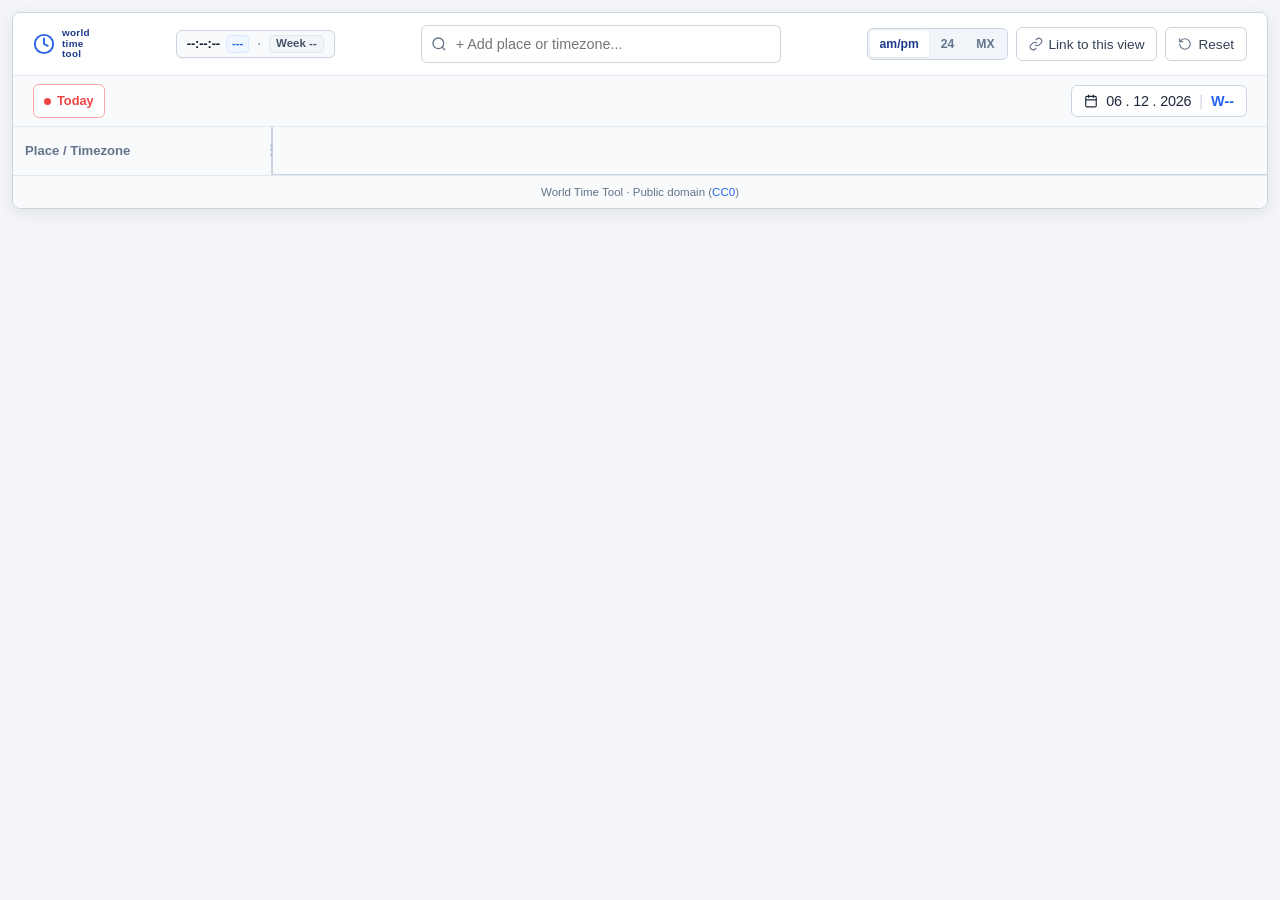
==== index.html @ 9eb11b46 "Unify typography with system sans-serif stack and replace legacy tool naming with World Time Tool" ====
<!DOCTYPE html>
<html lang="en">
<head>
  <meta charset="UTF-8">
  <meta name="viewport" content="width=device-width, initial-scale=1.0">
  <meta http-equiv="Cache-Control" content="no-cache, no-store, must-revalidate">
  <meta http-equiv="Pragma" content="no-cache">
  <meta http-equiv="Expires" content="0">
  <title>World Time Tool</title>
  <link rel="icon" type="image/svg+xml" href="favicon.svg">
  <link rel="icon" type="image/png" sizes="32x32" href="favicon-32x32.png">
  <link rel="icon" type="image/png" sizes="16x16" href="favicon-16x16.png">
  <link rel="shortcut icon" href="favicon.ico">
  <link rel="apple-touch-icon" sizes="180x180" href="apple-touch-icon.png">
  <meta name="theme-color" content="#2563eb">
  <style>
:root {
  --bg-main: #f3f5f8;
  --bg-card: #ffffff;
  --text-main: #1e293b;
  --text-muted: #64748b;
  --border-color: #cbd5e1;
  --border-light: #e2e8f0;

  /* Color Palette */
  --color-night: #2b4369;
  --color-night-text: #e2e8f0;
  --color-transition: #4e73a6;
  --color-transition-text: #ffffff;
  --color-work: #ffffff;
  --color-work-text: #0f172a;
  --color-work-border: #94a3b8;
  --color-overlap-gold: #f59e0b;
  --color-overlap-bg: #fef3c7;
  --color-highlight-col: rgba(59, 130, 246, 0.18);
  --color-pinned-border: #2563eb;

  --font-sans: -apple-system, BlinkMacSystemFont, "Segoe UI Variable Text", "Segoe UI", Roboto, "Google Sans", "Noto Sans", "Helvetica Neue", Arial, sans-serif;
  --font-mono: ui-monospace, SFMono-Regular, Menlo, Monaco, Consolas, "Liberation Mono", "Courier New", monospace;

  --cell-width: 36px;
  --sidebar-default-width: 260px;
  --sidebar-width: var(--sidebar-custom-width, var(--sidebar-default-width));
}

* {
  box-sizing: border-box;
  margin: 0;
  padding: 0;
}

body {
  font-family: var(--font-sans);
  font-variant-numeric: tabular-nums lining-nums;
  font-feature-settings: "tnum" 1, "lnum" 1;
  -webkit-font-smoothing: antialiased;
  -moz-osx-font-smoothing: grayscale;
  text-rendering: optimizeLegibility;
  background-color: var(--bg-main);
  color: var(--text-main);
  line-height: 1.4;
  padding: 12px;
}

button,
input,
select,
textarea {
  font-family: inherit;
  font-size: inherit;
  line-height: inherit;
  font-feature-settings: inherit;
  font-variant-numeric: inherit;
}

.app-container {
  max-width: 1600px;
  width: 100%;
  margin: 0 auto;
  background: var(--bg-card);
  border-radius: 8px;
  box-shadow: 0 4px 16px rgba(0, 0, 0, 0.08);
  overflow: hidden;
  border: 1px solid var(--border-color);
}

/* Header & Controls */
.top-nav {
  display: flex;
  flex-wrap: wrap;
  align-items: center;
  justify-content: space-between;
  padding: 12px 20px;
  background: #ffffff;
  border-bottom: 1px solid var(--border-light);
  gap: 12px;
}

.brand {
  display: flex;
  align-items: center;
  gap: 7px;
  user-select: none;
  flex-shrink: 0;
}

.brand-text {
  display: flex;
  flex-direction: column;
  font-size: 0.62rem;
  line-height: 1.05;
  font-weight: 700;
  color: #1e3a8a;
  letter-spacing: 0.03em;
  text-transform: lowercase;
}

.brand svg {
  color: #2563eb;
  flex-shrink: 0;
}

.brand .badge {
  font-size: 0.72rem;
  font-weight: 600;
  background: #e0e7ff;
  color: #3730a3;
  padding: 2px 7px;
  border-radius: 999px;
  text-transform: uppercase;
}

/* Top Bar Digital Display: Current Time, Timezone & Week */
.top-live-clock {
  display: inline-flex;
  align-items: center;
  gap: 8px;
  background: #f8fafc;
  border: 1px solid var(--border-color);
  border-radius: 6px;
  padding: 4px 10px;
  font-size: 0.8rem;
  color: #1e293b;
  flex-shrink: 0;
  user-select: none;
  font-variant-numeric: tabular-nums;
  box-shadow: 0 1px 2px rgba(0, 0, 0, 0.03);
}

.top-clock-time-group {
  display: inline-flex;
  align-items: center;
  gap: 6px;
}

.top-clock-time {
  font-weight: 700;
  color: #0f172a;
  letter-spacing: -0.01em;
  font-feature-settings: "tnum";
  font-variant-numeric: tabular-nums;
}

.top-clock-tz {
  font-size: 0.72rem;
  font-weight: 600;
  color: #2563eb;
  background: #eff6ff;
  border: 1px solid #dbeafe;
  padding: 1px 5px;
  border-radius: 4px;
  line-height: 1.2;
}

.top-clock-divider {
  color: #94a3b8;
  font-weight: bold;
}

.top-clock-week {
  font-size: 0.72rem;
  font-weight: 600;
  color: #475569;
  background: #f1f5f9;
  border: 1px solid #e2e8f0;
  padding: 1px 6px;
  border-radius: 4px;
  line-height: 1.2;
  white-space: nowrap;
}

.top-clock-week .week-label-short {
  display: none;
}
.top-clock-week .week-label-full {
  display: inline;
}

/* Graceful collapsing when width is not sufficient */
@media (max-width: 1100px) {
  .top-clock-week .week-label-full {
    display: none;
  }
  .top-clock-week .week-label-short {
    display: inline;
  }
}

@media (max-width: 950px) {
  .top-live-clock {
    display: none !important;
  }
}

.search-container {
  position: relative;
  flex: 1;
  max-width: 360px;
  min-width: 240px;
}

.search-input {
  width: 100%;
  padding: 8px 12px 8px 34px;
  border: 1px solid var(--border-color);
  border-radius: 6px;
  font-size: 0.9rem;
  outline: none;
  transition: border-color 0.15s ease;
}

.search-input:focus {
  border-color: #2563eb;
  box-shadow: 0 0 0 3px rgba(37, 99, 235, 0.15);
}

.search-icon {
  position: absolute;
  left: 10px;
  top: 50%;
  transform: translateY(-50%);
  color: var(--text-muted);
  pointer-events: none;
}

.search-dropdown {
  position: absolute;
  top: 100%;
  left: 0;
  margin-top: 4px;
  min-width: 440px;
  width: max(100%, 460px);
  max-width: min(540px, calc(100vw - 28px));
  background: #ffffff;
  border: 1px solid var(--border-color);
  border-radius: 8px;
  box-shadow: 0 12px 30px rgba(15, 23, 42, 0.15), 0 2px 6px rgba(15, 23, 42, 0.05);
  max-height: 360px;
  overflow-y: auto;
  z-index: 1000;
  display: none;
}

.search-dropdown.open {
  display: block;
}

.dropdown-item {
  padding: 8px 14px;
  cursor: pointer;
  border-bottom: 1px solid var(--border-light, #f1f5f9);
  display: flex;
  justify-content: space-between;
  align-items: center;
  gap: 12px;
  transition: background-color 0.12s ease;
}

.dropdown-item:last-child {
  border-bottom: none;
}

.dropdown-item:hover,
.dropdown-item.active {
  background-color: #f1f5f9;
}

.dropdown-item-main {
  flex: 1;
  min-width: 0;
  display: flex;
  flex-direction: column;
  gap: 2px;
}

.dropdown-item-header {
  display: flex;
  align-items: baseline;
  gap: 6px;
  white-space: nowrap;
  overflow: hidden;
  text-overflow: ellipsis;
}

.dropdown-item-header .tz-offset {
  font-size: 0.78rem;
  font-weight: 600;
  color: #64748b;
  flex-shrink: 0;
  font-variant-numeric: tabular-nums;
}

.dropdown-item-header .tz-name {
  font-size: 0.88rem;
  font-weight: 600;
  color: #0f172a;
  overflow: hidden;
  text-overflow: ellipsis;
  white-space: nowrap;
}

.dropdown-item:hover .tz-name,
.dropdown-item.active .tz-name {
  color: #1d4ed8;
}

.dropdown-item .tz-iana {
  font-size: 0.74rem;
  color: #64748b;
  white-space: nowrap;
  overflow: hidden;
  text-overflow: ellipsis;
}

.dropdown-item .shorthand-badge {
  font-size: 0.72rem;
  font-weight: 600;
  background: #f1f5f9;
  color: #2563eb;
  border: 1px solid #cbd5e1;
  padding: 2px 7px;
  border-radius: 4px;
  white-space: nowrap;
  letter-spacing: 0.02em;
  flex-shrink: 0;
  line-height: 1.3;
}

.dropdown-item:hover .shorthand-badge,
.dropdown-item.active .shorthand-badge {
  background: #eff6ff;
  border-color: #bfdbfe;
}

.top-actions {
  display: flex;
  align-items: center;
  gap: 8px;
}

.btn {
  display: inline-flex;
  align-items: center;
  justify-content: center;
  gap: 6px;
  padding: 0 12px;
  height: 34px;
  font-size: 0.85rem;
  font-weight: 500;
  border-radius: 6px;
  border: 1px solid var(--border-color);
  background: #ffffff;
  color: #334155;
  cursor: pointer;
  transition: all 0.15s ease;
  user-select: none;
  -webkit-user-select: none;
  touch-action: manipulation;
  white-space: nowrap;
  flex-shrink: 0;
}

.btn svg {
  color: #64748b;
  flex-shrink: 0;
  transition: color 0.15s ease;
}

.btn:hover {
  background: #f8fafc;
  border-color: #94a3b8;
  color: #0f172a;
}

.btn:hover svg {
  color: #1e293b;
}

.btn.active {
  background: #2563eb;
  color: #ffffff;
  border-color: #2563eb;
}

.btn.active svg {
  color: #ffffff;
}

.btn-sm {
  padding: 0 10px;
  height: 28px;
  font-size: 0.78rem;
  white-space: nowrap;
  flex-shrink: 0;
}

/* Three-Way Segmented Control: am/pm · 24 · MX */
.format-segmented-control {
  display: inline-flex;
  align-items: center;
  background: #f1f5f9;
  border: 1px solid var(--border-color);
  border-radius: 6px;
  padding: 2px;
  gap: 2px;
  flex-shrink: 0;
  white-space: nowrap;
}

.format-segment {
  font-size: 0.76rem;
  font-weight: 600;
  padding: 4px 10px !important;
  height: 26px !important;
  border: none !important;
  background: transparent !important;
  color: #64748b !important;
  border-radius: 4px !important;
  cursor: pointer;
  transition: all 0.15s ease;
  line-height: 1.2;
  white-space: nowrap !important;
  flex-shrink: 0 !important;
  box-shadow: none !important;
  touch-action: manipulation;
  user-select: none;
  -webkit-user-select: none;
}

.format-segment:hover {
  color: #1e293b !important;
  background: rgba(255, 255, 255, 0.6) !important;
}

.format-segment.active {
  background: #ffffff !important;
  color: #1e3a8a !important;
  font-weight: 700 !important;
  box-shadow: 0 1px 2px rgba(0, 0, 0, 0.08) !important;
}

/* Date Bar */
.date-bar {
  display: grid;
  grid-template-columns: 1fr auto 1fr;
  align-items: center;
  padding: 8px 20px;
  background: #f8fafc;
  border-bottom: 1px solid var(--border-light);
  gap: 8px;
}

.date-bar > :nth-child(1) { justify-self: start; }
.date-bar > :nth-child(2) { justify-self: center; }
.date-bar > :nth-child(3) { justify-self: end; }

.date-tabs {
  display: flex;
  align-items: center;
  gap: 4px;
}

.date-tab {
  padding: 5px 12px;
  font-size: 0.85rem;
  font-weight: 500;
  border-radius: 5px;
  border: 1px solid transparent;
  background: transparent;
  cursor: pointer;
  color: var(--text-muted);
  white-space: nowrap;
  flex-shrink: 0;
  touch-action: manipulation;
  user-select: none;
  -webkit-user-select: none;
}

.date-tab:hover {
  background: #e2e8f0;
  color: var(--text-main);
}

.date-tab.active {
  background: #ffffff;
  color: #1d4ed8;
  border-color: var(--border-color);
  font-weight: 700;
  box-shadow: 0 1px 3px rgba(0,0,0,0.05);
}

.date-tab.is-today::after {
  content: "";
  display: inline-block;
  width: 5px;
  height: 5px;
  background: #ef4444;
  border-radius: 50%;
  margin-left: 4px;
  vertical-align: middle;
}

.btn-today {
  display: inline-flex;
  align-items: center;
  gap: 6px;
  background: #ffffff;
  color: #ef4444;
  border: 1px solid #fca5a5;
  font-weight: 700;
  font-size: 0.8rem;
  padding: 4px 10px;
  border-radius: 6px;
  cursor: pointer;
  transition: all 0.15s ease;
  flex-shrink: 0;
  white-space: nowrap;
}

.btn-today:hover {
  background: #fef2f2;
  border-color: #ef4444;
  color: #b91c1c;
}

.live-pulse {
  width: 7px;
  height: 7px;
  background-color: #ef4444;
  border-radius: 50%;
  display: inline-block;
}

.date-picker-wrapper {
  display: flex;
  align-items: center;
  position: relative;
  white-space: nowrap;
  flex-shrink: 0;
}

.btn-week-cal {
  display: flex;
  align-items: center;
  justify-content: center;
  gap: 8px;
  height: 32px;
  padding: 0 12px;
  font-size: 0.9rem;
  font-weight: 500;
  border-radius: 6px;
  background: #ffffff;
  border: 1px solid var(--border-color);
  color: var(--text-main);
  cursor: pointer;
  white-space: nowrap;
  flex-shrink: 0;
  transition: all 0.15s ease;
}

.btn-week-cal:hover,
.btn-week-cal[aria-expanded="true"] {
  background: #f8fafc;
  border-color: #93c5fd;
  color: #1d4ed8;
}

.date-picker-label {
  font-size: 0.9rem;
  letter-spacing: -0.2px;
  color: var(--text-main);
  font-variant-numeric: tabular-nums;
  font-feature-settings: "tnum" 1;
}

.date-picker-sep {
  color: #cbd5e1;
  font-weight: 300;
}



.week-cal-badge {
  color: #2563eb;
  font-weight: 700;
  font-feature-settings: "tnum";
}

.week-cal-popover {
  position: fixed;
  z-index: 10000;
  background: #ffffff;
  border: 1px solid var(--border-color);
  border-radius: 10px;
  box-shadow: 0 10px 30px rgba(15, 23, 42, 0.18), 0 2px 6px rgba(15, 23, 42, 0.08);
  padding: 10px 12px;
  width: 292px;
  user-select: none;
  font-family: inherit;
}

.cal-header {
  display: flex;
  align-items: center;
  justify-content: space-between;
  margin-bottom: 6px;
}

.cal-title {
  font-size: 0.88rem;
  font-weight: 700;
  color: #0f172a;
}

.cal-nav-btn {
  display: flex;
  align-items: center;
  justify-content: center;
  width: 28px;
  height: 28px;
  border: none;
  background: transparent;
  color: #64748b;
  border-radius: 6px;
  cursor: pointer;
  font-size: 1.1rem;
  line-height: 1;
  transition: background-color 0.12s, color 0.12s;
}

.cal-nav-btn:hover {
  background: #f1f5f9;
  color: #0f172a;
}

.cal-grid-row {
  display: grid;
  grid-template-columns: 32px repeat(7, 32px);
  gap: 2px;
  align-items: center;
  margin-bottom: 2px;
}

.cal-head-row span {
  font-size: 0.68rem;
  font-weight: 700;
  color: #94a3b8;
  text-align: center;
  padding: 3px 0;
  text-transform: uppercase;
}

.cal-head-row span.cal-head-wk {
  color: #2563eb;
}

.cal-head-row span.is-weekend {
  color: #ef4444;
}

.cal-wk-btn {
  display: flex;
  align-items: center;
  justify-content: center;
  height: 28px;
  border: none;
  background: #f1f5f9;
  color: #64748b;
  border-radius: 4px;
  font-size: 0.72rem;
  font-weight: 700;
  cursor: pointer;
  transition: all 0.12s ease;
  font-feature-settings: "tnum";
}

.cal-wk-btn:hover {
  background: #2563eb;
  color: #ffffff;
}

.cal-day-btn {
  display: flex;
  align-items: center;
  justify-content: center;
  height: 28px;
  border: none;
  background: transparent;
  color: #1e293b;
  border-radius: 4px;
  font-size: 0.78rem;
  font-weight: 500;
  cursor: pointer;
  position: relative;
  transition: background-color 0.12s, color 0.12s;
  font-feature-settings: "tnum";
}

.cal-day-btn:hover {
  background: #e2e8f0;
}

.cal-grid-row:hover .cal-day-btn:not(.is-selected) {
  background: #eff6ff;
}

.cal-grid-row.is-current-week .cal-wk-btn {
  background: #dbeafe;
  color: #1d4ed8;
}

.cal-day-btn.is-weekend {
  color: #dc2626;
}

.cal-day-btn.out-of-month {
  color: #cbd5e1;
}

.cal-day-btn.out-of-month.is-weekend {
  color: #fca5a5;
}

.cal-day-btn.is-selected {
  background: #2563eb !important;
  color: #ffffff !important;
  font-weight: 700;
}

.cal-day-btn.is-today::after {
  content: '';
  position: absolute;
  bottom: 2px;
  left: 50%;
  transform: translateX(-50%);
  width: 4px;
  height: 4px;
  border-radius: 50%;
  background: #ef4444;
}

.cal-day-btn.is-selected.is-today::after {
  background: #ffffff;
}

.cal-footer {
  margin-top: 6px;
  padding-top: 6px;
  border-top: 1px solid var(--border-light);
  display: flex;
  align-items: center;
  justify-content: space-between;
  font-size: 0.68rem;
  color: #94a3b8;
}

.cal-today-link {
  color: #2563eb;
  font-weight: 600;
  background: none;
  border: none;
  cursor: pointer;
  padding: 2px 4px;
  border-radius: 3px;
}
.cal-today-link:hover {
  text-decoration: underline;
}

/* Overlap & Pinned Indicator Banner */
.overlap-indicator {
  display: flex;
  align-items: center;
  padding: 6px 20px;
  font-size: 0.8rem;
  background: var(--color-overlap-bg);
  border-bottom: 1px solid #fcd34d;
  color: #92400e;
  gap: 8px;
}

.overlap-indicator strong {
  font-weight: 600;
}

/* Imminent DST Clock Change Alert Banner */
.imminent-dst-banner {
  display: flex;
  align-items: flex-start;
  padding: 8px 16px;
  font-size: 0.80rem;
  background: #fffbeb;
  border-bottom: 1px solid #fcd34d;
  border-left: 4px solid #f59e0b;
  color: #92400e;
  gap: 10px;
  box-sizing: border-box;
  width: 100%;
  flex-shrink: 0;
}

.imminent-dst-banner .imminent-dst-icon {
  font-size: 1rem;
  flex-shrink: 0;
  line-height: 1.2;
  margin-top: 1px;
}

.imminent-dst-banner .imminent-dst-content {
  display: flex;
  align-items: center;
  flex-wrap: wrap;
  gap: 8px;
  line-height: 1.4;
}

.imminent-dst-banner .imminent-dst-icon {
  font-size: 1rem;
  flex-shrink: 0;
}

.imminent-dst-banner .imminent-dst-title {
  font-weight: 700;
  color: #b45309;
}

.imminent-dst-banner .imminent-dst-list {
  display: inline-flex;
  align-items: center;
  flex-wrap: wrap;
  gap: 6px;
}

.imminent-dst-banner .imminent-dst-sep {
  color: #d97706;
  opacity: 0.6;
}

/* Timeline Layout */
.timeline-scroll-container {
  position: relative;
  overflow-x: auto;
  overflow-y: hidden;
  user-select: none;
  -webkit-user-select: none;
  -webkit-touch-callout: none;
  overscroll-behavior-x: contain;
  -webkit-overflow-scrolling: touch;
}

.timeline-content {
  position: relative;
  width: 100%;
  display: flex;
  flex-direction: column;
}

.timeline-header-row {
  display: flex;
  width: 100%;
  height: 48px;
  background: #f8fafc;
  border-bottom: 1px solid var(--border-color);
  position: sticky;
  top: 0;
  z-index: 25;
}

.timeline-header-left {
  width: var(--sidebar-width);
  min-width: var(--sidebar-width);
  flex-shrink: 0;
  height: 48px;
  display: flex;
  align-items: center;
  justify-content: space-between;
  padding: 0 12px;
  font-size: 0.82rem;
  font-weight: 600;
  color: var(--text-muted);
  border-right: 2px solid var(--border-color);
  background: #f8fafc;
  position: sticky;
  left: 0;
  z-index: 50;
  box-sizing: border-box;
}

.sidebar-resizer {
  position: absolute;
  top: 0;
  right: -5px;
  width: 10px;
  bottom: 0;
  cursor: col-resize;
  z-index: 45;
  touch-action: none;
  user-select: none;
}

.sidebar-resizer::before {
  content: "⋮";
  position: absolute;
  top: 50%;
  left: 50%;
  transform: translate(-50%, -50%);
  font-size: 0.85rem;
  color: #94a3b8;
  opacity: 0.5;
  pointer-events: none;
  transition: opacity 0.15s, color 0.15s;
}

.sidebar-resizer:hover::before,
.sidebar-resizer.is-dragging::before {
  color: #2563eb;
  opacity: 1;
}

.sidebar-resizer::after {
  content: "";
  position: absolute;
  top: 8px;
  bottom: 8px;
  left: 4px;
  width: 2px;
  background-color: transparent;
  border-radius: 1px;
  transition: background-color 0.15s ease;
}

.sidebar-resizer:hover::after,
.sidebar-resizer.is-dragging::after {
  background-color: #3b82f6;
}

body.resizing-sidebar {
  cursor: col-resize !important;
  user-select: none !important;
  -webkit-user-select: none !important;
}

.timeline-header-hours {
  display: flex;
  flex: 1 1 auto;
  height: 48px;
  min-width: 0;
  touch-action: none;
  position: relative;
  z-index: 20;
}

.hour-header-cell {
  flex: 1 1 0%;
  min-width: 0;
  display: flex;
  flex-direction: column;
  align-items: center;
  justify-content: center;
  font-size: 0.74rem;
  font-weight: 600;
  color: var(--text-muted);
  border-right: 1px solid var(--border-light);
  cursor: pointer;
  position: relative;
  box-sizing: border-box;
  user-select: none;
  -webkit-user-select: none;
  -webkit-touch-callout: none;
  touch-action: none;
}

.hour-header-cell.active-col {
  background: #e2e8f0;
  color: #0f172a;
}

.hour-header-cell.pinned-col {
  background-color: transparent;
  color: #0f172a;
  font-weight: 700;
}

@media (hover: hover) and (pointer: fine) {
  .hour-header-cell:hover {
    background: #e2e8f0;
    color: #0f172a;
  }
  .zone-row:hover {
    background-color: rgba(241, 245, 249, 0.4);
  }
}

.hour-header-cell.overlap-col {
  background: #fef3c7;
  color: #b45309;
}

.hour-header-cell.overlap-col::after {
  content: "★";
  position: absolute;
  top: 1px;
  font-size: 0.65rem;
  color: #d97706;
}

.hour-header-cell.is-current-hour {
  color: #ef4444 !important;
  font-weight: 700;
}

/* Timeline Rows */
.zone-row {
  display: flex;
  width: 100%;
  height: 56px;
  border-bottom: 1px solid var(--border-light);
  background: #ffffff;
  position: relative;
  transition: background-color 0.15s ease;
}

.zone-row.is-dragging {
  opacity: 0.45;
  background: #eff6ff !important;
  box-shadow: 0 6px 16px rgba(0, 0, 0, 0.15);
  z-index: 100;
  pointer-events: none;
}

body.is-row-dragging {
  cursor: grabbing !important;
  user-select: none !important;
  -webkit-user-select: none !important;
}

/* Row Drop Indicator Line */
.zone-drop-line {
  position: absolute;
  left: 0;
  right: 0;
  height: 3px;
  background: #2563eb;
  z-index: 200;
  pointer-events: none;
  box-shadow: 0 0 6px rgba(37, 99, 235, 0.7);
  border-radius: 2px;
}

.zone-drop-line::before {
  content: '';
  position: absolute;
  left: -1px;
  top: -4px;
  width: 11px;
  height: 11px;
  background: #2563eb;
  border-radius: 50%;
  box-shadow: 0 0 4px rgba(37, 99, 235, 0.8);
}

.zone-drop-line::after {
  content: '';
  position: absolute;
  right: -1px;
  top: -4px;
  width: 11px;
  height: 11px;
  background: #2563eb;
  border-radius: 50%;
  box-shadow: 0 0 4px rgba(37, 99, 235, 0.8);
}

/* Zone Sidebar Card */
.zone-sidebar {
  width: var(--sidebar-width);
  min-width: var(--sidebar-width);
  flex-shrink: 0;
  height: 56px;
  padding: 4px 6px;
  display: flex;
  align-items: center;
  justify-content: space-between;
  border-right: 2px solid var(--border-color);
  background: #ffffff;
  position: sticky;
  left: 0;
  z-index: 48;
  user-select: text;
  -webkit-user-select: text;
  box-sizing: border-box;
  container-type: inline-size;
}

@container (max-width: 230px) {
  .zone-country {
    display: none !important;
  }
}

@container (max-width: 195px) {
  .zone-dst-badge {
    display: none !important;
  }
  .zone-dst-warn-badge .dst-warn-text {
    display: none !important;
  }
}

.zone-meta-left {
  display: flex;
  align-items: center;
  gap: 4px;
  min-width: 0;
  flex: 1;
  user-select: text;
  -webkit-user-select: text;
}

.zone-reorder {
  display: flex;
  align-items: center;
  gap: 2px;
  flex-shrink: 0;
  user-select: none;
  -webkit-user-select: none;
}

.zone-drag-handle {
  display: flex;
  align-items: center;
  justify-content: center;
  width: 12px;
  height: 24px;
  color: #94a3b8;
  cursor: grab;
  user-select: none;
  -webkit-user-select: none;
  touch-action: none;
  border-radius: 3px;
  transition: color 0.15s, background-color 0.15s;
}

.zone-drag-handle:hover,
.zone-drag-handle:focus-visible {
  color: #2563eb;
  background-color: #f1f5f9;
  outline: none;
}

.zone-drag-handle:active,
.zone-row.is-dragging .zone-drag-handle {
  cursor: grabbing;
  color: #1d4ed8;
  background-color: #e2e8f0;
}

.zone-reorder-buttons {
  display: flex;
  flex-direction: column;
  gap: 1px;
}

.btn-icon-tiny {
  background: none;
  border: none;
  cursor: pointer;
  color: #94a3b8;
  font-size: 0.65rem;
  line-height: 1;
  padding: 1px;
  user-select: none;
  -webkit-user-select: none;
}

.btn-icon-tiny:hover {
  color: #1e293b;
}

.zone-home-btn {
  background: none;
  border: none;
  cursor: pointer;
  font-size: 0.92rem;
  color: #cbd5e1;
  transition: color 0.15s;
  flex-shrink: 0;
  user-select: none;
  -webkit-user-select: none;
}

.zone-home-btn.is-home {
  color: #eab308;
}

.zone-home-btn:hover {
  color: #facc15;
}

.zone-offset-badge {
  font-size: 0.70rem;
  font-weight: 700;
  padding: 2px 4px;
  border-radius: 4px;
  background: #f1f5f9;
  color: #475569;
  min-width: 24px;
  text-align: center;
  flex-shrink: 0;
  user-select: text;
  -webkit-user-select: text;
  cursor: text;
}

.zone-offset-badge.is-home {
  background: #dbeafe;
  color: #1e40af;
}

.zone-info {
  display: flex;
  flex-direction: column;
  overflow: hidden;
  flex: 1;
  min-width: 0;
  user-select: text;
  -webkit-user-select: text;
}

.zone-name-row {
  display: flex;
  align-items: center;
  gap: 5px;
  min-width: 0;
  user-select: text;
  -webkit-user-select: text;
}

.zone-city {
  font-size: 0.88rem;
  font-weight: 700;
  color: var(--text-main);
  white-space: nowrap;
  overflow: hidden;
  text-overflow: ellipsis;
  min-width: 0;
  flex: 1 1 auto;
  user-select: text;
  -webkit-user-select: text;
  cursor: text;
}

.zone-sub-row {
  display: flex;
  align-items: center;
  gap: 4px;
  min-width: 0;
  overflow: hidden;
  margin-top: 2px;
  user-select: text;
  -webkit-user-select: text;
}

.zone-dst-badge {
  font-size: 0.65rem;
  font-weight: 600;
  padding: 1px 3px;
  border-radius: 3px;
  background: #f3f4f6;
  color: #6b7280;
  flex-shrink: 0;
  user-select: text;
  -webkit-user-select: text;
  cursor: text;
}

.zone-dst-warn-badge {
  display: inline-flex;
  align-items: center;
  gap: 2px;
  font-size: 0.58rem;
  font-weight: 700;
  padding: 1px 3px;
  border-radius: 4px;
  background: #fffbeb;
  color: #b45309;
  border: 1px solid #fcd34d;
  cursor: help;
  white-space: nowrap;
  min-width: 0;
  flex-shrink: 1;
  overflow: hidden;
  text-overflow: ellipsis;
  letter-spacing: 0.02em;
}

.zone-dst-warn-badge.today {
  background: #fee2e2;
  color: #b91c1c;
  border-color: #fca5a5;
}

.zone-dst-warn-badge .dst-warn-icon {
  flex-shrink: 0;
}

.zone-dst-warn-badge .dst-warn-text {
  min-width: 0;
  overflow: hidden;
  text-overflow: ellipsis;
}

.zone-country {
  font-size: 0.68rem;
  color: var(--text-muted);
  white-space: nowrap;
  overflow: hidden;
  text-overflow: ellipsis;
  min-width: 0;
  flex: 1 1 0%;
  user-select: text;
  -webkit-user-select: text;
  cursor: text;
}

.zone-live-time {
  display: flex;
  flex-direction: column;
  align-items: flex-end;
  min-width: 52px;
  flex-shrink: 0;
  margin-left: 2px;
  user-select: text;
  -webkit-user-select: text;
  cursor: text;
}

.zone-time-digits {
  font-size: 0.86rem;
  font-weight: 700;
  font-feature-settings: "tnum";
  font-variant-numeric: tabular-nums;
  color: #0f172a;
  user-select: text;
  -webkit-user-select: text;
  cursor: text;
}

.zone-time-day {
  font-size: 0.64rem;
  color: var(--text-muted);
  user-select: text;
  -webkit-user-select: text;
  cursor: text;
}

.zone-remove-btn {
  background: none;
  border: none;
  font-size: 1rem;
  color: #cbd5e1;
  cursor: pointer;
  padding: 2px 3px;
  line-height: 1;
  transition: color 0.15s;
  flex-shrink: 0;
  user-select: none;
  -webkit-user-select: none;
}

.zone-remove-btn:hover {
  color: #ef4444;
}

/* Timeline Cells (The 24+ hour strip) */
.zone-cells-strip {
  display: flex;
  flex: 1 1 auto;
  height: 56px;
  min-width: 0;
  position: relative;
  z-index: 10;
}

.time-cell {
  flex: 1 1 0%;
  min-width: 0;
  height: 100%;
  display: flex;
  flex-direction: column;
  align-items: center;
  justify-content: center;
  border-right: 1px solid rgba(255, 255, 255, 0.25);
  cursor: pointer;
  position: relative;
  user-select: none;
  -webkit-user-select: none;
  -webkit-touch-callout: none;
  touch-action: pan-y;
  transition: filter 0.1s ease;
  box-sizing: border-box;
}

.time-cell .cell-hour {
  font-size: 0.82rem;
  font-weight: 700;
  line-height: 1.05;
  font-feature-settings: "tnum";
}

.time-cell .cell-period {
  font-size: 0.62rem;
  font-weight: 500;
  opacity: 0.85;
}

.time-cell .cell-fraction {
  font-size: 0.62rem;
  font-weight: 600;
  opacity: 0.9;
}

/* Cell Shading & Gradient Integration */
.time-cell.cell-work {
  box-shadow: inset 0 0 0 1px rgba(226, 232, 240, 0.5);
}

.time-cell.cell-weekend::after {
  content: "";
  position: absolute;
  top: 0;
  left: 0;
  right: 0;
  bottom: 0;
  background-image: repeating-linear-gradient(
    -45deg,
    transparent,
    transparent 4px,
    rgba(100, 116, 139, 0.10) 4px,
    rgba(100, 116, 139, 0.10) 6px
  );
  pointer-events: none;
  z-index: 1;
}

/* Public Holiday styling on time cells */
.time-cell.cell-holiday::before {
  content: "";
  position: absolute;
  top: 0;
  left: 0;
  right: 0;
  height: 3.5px;
  background: #3b82f6;
  z-index: 15;
}

.cell-holiday-dot {
  position: absolute;
  top: 4px;
  right: 3px;
  width: 5px;
  height: 5px;
  border-radius: 50%;
  background: #3b82f6;
  box-shadow: 0 0 2px rgba(59, 130, 246, 0.9);
  pointer-events: none;
  z-index: 16;
}

.time-cell .cell-hour,
.time-cell .cell-period {
  position: relative;
  z-index: 2;
}

/* Date Change Banner Pill in Cell */
.time-cell.date-break-cell {
  border-left: none !important;
  box-shadow: inset 2px 0 0 #2563eb;
}

.time-cell.date-break-cell::before {
  content: attr(data-date-label);
  position: absolute;
  top: 2px;
  left: 2px;
  font-size: 0.52rem;
  font-weight: 700;
  text-transform: uppercase;
  background: #2563eb;
  color: #ffffff;
  padding: 1px 3px;
  border-radius: 3px;
  pointer-events: none;
  white-space: nowrap;
  letter-spacing: 0.2px;
  z-index: 5;
  box-shadow: 0 1px 2px rgba(0, 0, 0, 0.12);
}

/* Crosshair / Pinned Column Overlay */
.ruler-cursor-column {
  position: absolute;
  top: 48px;
  bottom: 0;
  height: auto;
  width: var(--cell-width);
  background-color: var(--color-highlight-col);
  pointer-events: none;
  border-left: 1px dashed #3b82f6;
  border-right: 1px dashed #3b82f6;
  z-index: 27;
  display: none;
}

.ruler-cursor-column.visible {
  display: block;
}

.ruler-pinned-column {
  position: absolute;
  top: 0;
  bottom: 0;
  height: auto;
  width: var(--cell-width);
  border: 2px solid #2563eb;
  border-radius: 4px;
  background-color: rgba(37, 99, 235, 0.12);
  box-shadow: 0 0 0 1px rgba(255, 255, 255, 0.7), 0 2px 10px rgba(37, 99, 235, 0.28);
  pointer-events: auto;
  z-index: 36;
  display: none;
  box-sizing: border-box;
  touch-action: none;
}

.ruler-pinned-column.visible {
  display: block;
}

/* Floating Duration Badge at top of Pinned Ruler */
.ruler-top-badge {
  position: absolute;
  top: 4px;
  left: 50%;
  transform: translateX(-50%);
  background: #1e40af;
  color: #ffffff;
  font-size: 0.65rem;
  font-weight: 700;
  padding: 1px 7px;
  border-radius: 9px;
  box-shadow: 0 2px 6px rgba(0, 0, 0, 0.25);
  white-space: nowrap;
  pointer-events: none;
  z-index: 40;
  letter-spacing: 0.02em;
}

/* Handles on Left and Right edges */
.ruler-handle {
  position: absolute;
  top: 0;
  bottom: 0;
  width: 14px;
  cursor: ew-resize;
  z-index: 38;
  display: flex;
  align-items: center;
  justify-content: center;
  touch-action: none;
  user-select: none;
  -webkit-user-select: none;
  outline: none;
}

/* Generous 34px hit target for fingers on Surface touchscreen */
.ruler-handle::after {
  content: "";
  position: absolute;
  top: 0;
  bottom: 0;
  left: -10px;
  right: -10px;
}

.ruler-handle-start {
  left: -7px;
}

.ruler-handle-end {
  right: -7px;
}

.ruler-handle-grip {
  width: 5px;
  height: 38px;
  background: #ffffff;
  border: 1.5px solid #2563eb;
  border-radius: 3px;
  box-shadow: 0 1px 4px rgba(0, 0, 0, 0.28);
  transition: transform 0.12s ease, background-color 0.12s ease;
}

.ruler-handle:hover .ruler-handle-grip,
.ruler-handle:active .ruler-handle-grip,
.ruler-handle.is-dragging .ruler-handle-grip,
.ruler-handle:focus-visible .ruler-handle-grip {
  background: #2563eb;
  border-color: #ffffff;
  transform: scaleY(1.2);
}

/* Center Body for Dragging / Moving the Meeting */
.ruler-body-drag {
  position: absolute;
  top: 0;
  bottom: 0;
  left: 7px;
  right: 7px;
  cursor: grab;
  touch-action: none;
  z-index: 37;
}

.ruler-body-drag:active,
.ruler-body-drag.is-dragging {
  cursor: grabbing;
}

/* Real-Time "Now" Indicator Needle */
.ruler-now-line {
  position: absolute;
  top: 0;
  bottom: 0;
  width: 2px;
  background-color: #ef4444;
  box-shadow: 0 0 6px rgba(239, 68, 68, 0.45);
  pointer-events: none;
  z-index: 38;
  display: none;
}

.ruler-now-line.visible {
  display: block;
}

.ruler-now-line .now-pill {
  position: absolute;
  top: 1px;
  left: 50%;
  transform: translateX(-50%);
  background: #ef4444;
  color: #ffffff;
  font-size: 0.50rem;
  font-weight: 800;
  padding: 1px 4px;
  border-radius: 3px;
  display: flex;
  align-items: center;
  gap: 3px;
  white-space: nowrap;
  box-shadow: 0 1px 3px rgba(0, 0, 0, 0.2);
  letter-spacing: 0.4px;
  z-index: 39;
}

.ruler-now-line .now-pulse-dot {
  width: 5px;
  height: 5px;
  background: #ffffff;
  border-radius: 50%;
}

.ruler-now-line::after {
  content: "";
  position: absolute;
  bottom: 0px;
  left: 50%;
  transform: translateX(-50%);
  width: 6px;
  height: 6px;
  background: #ef4444;
  border-radius: 50%;
  box-shadow: 0 0 4px rgba(239, 68, 68, 0.6);
}

.hour-header-cell:last-child,
.time-cell:last-child {
  border-right: none !important;
}

/* Floating Pinned Summary Bar */
.pinned-summary-bar {
  padding: 10px 16px;
  background: #f8fafc;
  border-top: 1px solid var(--border-color);
  display: none;
  flex-direction: column;
  font-size: 0.82rem;
  gap: 8px;
}

.pinned-summary-bar.visible {
  display: flex;
}

.pinned-summary-main {
  display: flex;
  align-items: center;
  justify-content: space-between;
  gap: 12px;
  width: 100%;
}

.pinned-summary-content {
  display: flex;
  align-items: center;
  gap: 10px;
  flex-wrap: wrap;
  flex: 1;
  min-width: 0;
}

.pinned-summary-header {
  display: flex;
  align-items: center;
  gap: 6px;
  flex-shrink: 0;
  white-space: nowrap;
}

/* Pinned Meeting Controls Row */
.pinned-controls-row {
  display: flex;
  align-items: center;
  gap: 10px;
  flex-wrap: wrap;
  padding-bottom: 8px;
  border-bottom: 1px solid var(--border-light);
}

.pinned-ctrl-group {
  display: inline-flex;
  align-items: center;
  gap: 6px;
}

.pinned-ctrl-label {
  font-size: 0.70rem;
  font-weight: 700;
  color: #64748b;
  text-transform: uppercase;
  letter-spacing: 0.03em;
}

.pin-segmented-group,
.pin-stepper-group,
.pin-presets-group {
  display: inline-flex;
  align-items: center;
  background: #ffffff;
  border: 1px solid var(--border-color);
  border-radius: 4px;
  overflow: hidden;
}

.pin-seg-btn,
.pin-preset-btn,
.pin-step-btn {
  background: transparent;
  border: none;
  font-size: 0.74rem;
  font-weight: 600;
  color: #334155;
  padding: 3px 7px;
  cursor: pointer;
  transition: all 0.15s ease;
  line-height: 1.2;
}

.pin-seg-btn:not(:last-child),
.pin-preset-btn:not(:last-child),
.pin-step-btn:not(:last-child) {
  border-right: 1px solid var(--border-light);
}

.pin-seg-btn:hover,
.pin-preset-btn:hover,
.pin-step-btn:hover {
  background: #f1f5f9;
  color: #0f172a;
}

.pin-seg-btn.active,
.pin-preset-btn.active {
  background: #2563eb;
  color: #ffffff;
}

.pin-len-display {
  font-size: 0.76rem;
  font-weight: 700;
  color: #0f172a;
  padding: 3px 8px;
  min-width: 36px;
  text-align: center;
  background: #f8fafc;
  border-right: 1px solid var(--border-light);
}

.pinned-actions-group {
  display: inline-flex;
  align-items: center;
  gap: 8px;
  margin-left: auto;
}

/* DST Drift Alerts Container */
.pinned-drift-container {
  display: flex;
  flex-wrap: wrap;
  gap: 6px;
  margin: 4px 0 6px 0;
}

.drift-alert-pill {
  display: flex;
  align-items: flex-start;
  gap: 7px;
  font-size: 0.76rem;
  font-weight: 500;
  color: #854d0e;
  background: #fefce8;
  border: 1px solid #fef08a;
  border-left: 3px solid #eab308;
  padding: 5px 9px;
  border-radius: 4px;
  line-height: 1.35;
  flex: 1 1 320px;
  max-width: 620px;
  box-sizing: border-box;
}

.drift-alert-pill.alert-critical {
  color: #991b1b;
  background: #fef2f2;
  border-color: #fecaca;
  border-left: 3px solid #ef4444;
}

.drift-alert-icon {
  font-size: 0.9rem;
  flex-shrink: 0;
  line-height: 1;
  margin-top: 1px;
}

.drift-alert-body {
  flex: 1;
}

.drift-alert-title {
  font-weight: 700;
  margin-bottom: 1px;
}

.drift-alert-desc {
  font-size: 0.72rem;
  color: #713f12;
}

.drift-alert-pill.alert-critical .drift-alert-desc {
  color: #7f1d1d;
}

/* Zone DST Shift Badge on Sidebar */
.zone-dst-shift-badge {
  display: inline-flex;
  align-items: center;
  gap: 2px;
  font-size: 0.64rem;
  font-weight: 700;
  background: #fef3c7;
  color: #b45309;
  border: 1px solid #fcd34d;
  padding: 0 4px;
  border-radius: 3px;
  line-height: 1.2;
}

/* Zone Public Holiday Icon on Sidebar */
.zone-holiday-badge,
.zone-holiday-icon {
  display: inline-flex;
  align-items: center;
  justify-content: center;
  font-size: 0.82rem;
  line-height: 1;
  flex-shrink: 0;
  cursor: help;
  user-select: none;
  -webkit-user-select: none;
}

/* Pinned Meeting Public Holiday Alerts */
.pinned-holiday-container {
  display: flex;
  flex-direction: column;
  gap: 5px;
  margin: 4px 0 6px 0;
}

.holiday-alert-pill {
  display: flex;
  align-items: flex-start;
  gap: 8px;
  font-size: 0.78rem;
  font-weight: 500;
  color: #1e40af;
  background: #eff6ff;
  border: 1px solid #bfdbfe;
  border-left: 3px solid #3b82f6;
  padding: 6px 10px;
  border-radius: 4px;
  line-height: 1.35;
}

.holiday-alert-pill .holiday-icon {
  font-size: 0.95rem;
  flex-shrink: 0;
  line-height: 1;
}

.holiday-alert-pill .holiday-body {
  flex: 1;
}

/* Best Slot Recommendation Bar */
.best-slot-bar {
  display: flex;
  align-items: center;
  gap: 8px;
  padding: 6px 14px;
  background: #eff6ff;
  border-top: 1px solid #dbeafe;
  font-size: 0.78rem;
  color: #1e40af;
  flex-wrap: wrap;
  width: 100%;
  box-sizing: border-box;
  flex-shrink: 0;
}

.slot-bar-icon {
  color: #f59e0b;
  font-size: 0.85rem;
}

.slot-bar-chips {
  display: inline-flex;
  align-items: center;
  gap: 6px;
}

.slot-chip-btn {
  background: #ffffff;
  border: 1px solid #bfdbfe;
  color: #1d4ed8;
  font-size: 0.74rem;
  font-weight: 700;
  padding: 1px 7px;
  border-radius: 999px;
  cursor: pointer;
  transition: all 0.15s ease;
}

.slot-chip-btn:hover {
  background: #2563eb;
  color: #ffffff;
  border-color: #2563eb;
}

#clear-pin-btn {
  white-space: nowrap;
  flex-shrink: 0;
  margin-left: auto;
}

/* Human-Readable Sentence Description Card */
.pinned-sentence-card {
  display: flex;
  align-items: center;
  gap: 10px;
  background: #ffffff;
  border: 1px solid var(--border-color);
  border-radius: 6px;
  padding: 6px 12px;
  box-shadow: 0 1px 3px rgba(0, 0, 0, 0.04);
}

.pinned-sentence-prefix {
  display: inline-flex;
  align-items: center;
  gap: 5px;
  font-size: 0.75rem;
  font-weight: 700;
  color: #2563eb;
  text-transform: uppercase;
  letter-spacing: 0.03em;
  flex-shrink: 0;
  user-select: none;
}

.pinned-sentence-text {
  flex: 1;
  font-size: 0.82rem;
  line-height: 1.45;
  color: #1e293b;
  font-weight: 500;
  cursor: pointer;
  user-select: all;
  transition: color 0.15s ease;
}

.pinned-sentence-text:hover {
  color: #2563eb;
}

.btn-copy-sentence {
  white-space: nowrap;
  flex-shrink: 0;
  font-size: 0.75rem;
  font-weight: 600;
  padding: 4px 10px;
  background: #f1f5f9;
  border: 1px solid var(--border-color);
  color: #1e293b;
  display: inline-flex;
  align-items: center;
  gap: 6px;
  cursor: pointer;
  border-radius: 4px;
  transition: all 0.15s ease;
}

.btn-copy-sentence:hover {
  background: #e2e8f0;
  color: #0f172a;
}

.btn-copy-sentence.copied {
  background: #dcfce7 !important;
  color: #15803d !important;
  border-color: #86efac !important;
}

.pinned-work-counter {
  display: inline-flex;
  align-items: center;
}

.work-counter-pill {
  font-size: 0.72rem;
  font-weight: 700;
  padding: 2px 7px;
  border-radius: 999px;
  white-space: nowrap;
}

.work-counter-pill.all-work {
  background: #dcfce7;
  color: #15803d;
  border: 1px solid #86efac;
}

.work-counter-pill.partial-work {
  background: #f1f5f9;
  color: #334155;
  border: 1px solid #cbd5e1;
}

.work-counter-pill.none-work {
  background: #fee2e2;
  color: #b91c1c;
  border: 1px solid #fca5a5;
}

.pinned-summary-list {
  display: flex;
  flex-wrap: wrap;
  gap: 6px 8px;
  align-items: center;
}

.pinned-chip {
  display: inline-flex;
  align-items: center;
  gap: 6px;
  padding: 3px 8px;
  border-radius: 6px;
  font-size: 0.80rem;
  font-weight: 600;
  border: 1px solid;
  transition: all 0.15s ease;
  user-select: text;
  box-shadow: 0 1px 2px rgba(0, 0, 0, 0.04);
  white-space: nowrap;
  flex-shrink: 0;
}

.pinned-chip .pinned-zone-name {
  font-weight: 700;
}

.pinned-chip .pinned-time {
  font-weight: 700;
  font-feature-settings: "tnum";
}

.pinned-chip .pinned-date {
  font-weight: 400;
  font-size: 0.72rem;
  opacity: 0.85;
}

.pinned-status-dot {
  width: 7px;
  height: 7px;
  border-radius: 50%;
  flex-shrink: 0;
}

.pinned-status-badge {
  font-size: 0.65rem;
  font-weight: 700;
  padding: 1px 4px;
  border-radius: 3px;
  text-transform: uppercase;
  letter-spacing: 0.02em;
  margin-left: 2px;
  flex-shrink: 0;
}

/* 1. Working Hours: 9:00 AM – 5:00 PM (Monday – Friday) */
.pinned-chip.status-work {
  background-color: #f0fdf4;
  border-color: #86efac;
  color: #14532d;
}

.pinned-status-dot.status-work {
  background-color: #16a34a;
  box-shadow: 0 0 0 2px rgba(22, 163, 74, 0.25);
}

.pinned-status-badge.status-work {
  background-color: #dcfce7;
  color: #15803d;
  border: 1px solid #86efac;
}

/* 2. Shoulder / Off-hours: 7–9 AM & 5–10 PM */
.pinned-chip.status-shoulder {
  background-color: #fffbeb;
  border-color: #fcd34d;
  color: #92400e;
}

.pinned-status-dot.status-shoulder {
  background-color: #f59e0b;
  box-shadow: 0 0 0 2px rgba(245, 158, 11, 0.25);
}

.pinned-status-badge.status-shoulder {
  background-color: #fef3c7;
  color: #b45309;
  border: 1px solid #fcd34d;
}

/* 3. Sleep / Night Hours: 10 PM – 7 AM */
.pinned-chip.status-night {
  background-color: #1e293b;
  border-color: #475569;
  color: #f8fafc;
}

.pinned-chip.status-night .pinned-date {
  color: #94a3b8;
}

.pinned-status-dot.status-night {
  background-color: #818cf8;
  box-shadow: 0 0 0 2px rgba(129, 140, 248, 0.3);
}

.pinned-status-badge.status-night {
  background-color: #334155;
  color: #e2e8f0;
  border: 1px solid #475569;
}

/* 4. Weekend Hours: Saturday & Sunday */
.pinned-chip.status-weekend {
  background-color: #faf5ff;
  border-color: #d8b4fe;
  color: #6b21a8;
}

.pinned-status-dot.status-weekend {
  background-color: #a855f7;
  box-shadow: 0 0 0 2px rgba(168, 85, 247, 0.25);
}

.pinned-status-badge.status-weekend {
  background-color: #f3e8ff;
  color: #7e22ce;
  border: 1px solid #d8b4fe;
}

/* 5. Public Holiday Status */
.pinned-chip.status-holiday {
  background-color: #eff6ff;
  border-color: #bfdbfe;
  color: #1e40af;
}

.pinned-status-dot.status-holiday {
  background-color: #3b82f6;
  box-shadow: 0 0 0 2px rgba(59, 130, 246, 0.25);
}

.pinned-status-badge.status-holiday {
  background-color: #dbeafe;
  color: #1d4ed8;
  border: 1px solid #93c5fd;
  font-weight: 700;
}

/* Self-test Modal */
.modal-backdrop {
  position: fixed;
  inset: 0;
  background: rgba(0, 0, 0, 0.5);
  display: none;
  align-items: center;
  justify-content: center;
  z-index: 2000;
}

.modal-backdrop.open {
  display: flex;
}

.modal-card {
  background: #ffffff;
  border-radius: 8px;
  width: 90%;
  max-width: 650px;
  max-height: 80vh;
  display: flex;
  flex-direction: column;
  box-shadow: 0 20px 40px rgba(0, 0, 0, 0.2);
}

.modal-header {
  padding: 14px 20px;
  border-bottom: 1px solid var(--border-color);
  display: flex;
  justify-content: space-between;
  align-items: center;
}

.modal-header h3 {
  font-size: 1.1rem;
  color: var(--text-main);
}

.modal-body {
  padding: 16px 20px;
  overflow-y: auto;
  font-size: 0.85rem;
}

.test-item {
  display: flex;
  justify-content: space-between;
  padding: 8px 0;
  border-bottom: 1px solid var(--border-light);
}

.test-badge {
  font-weight: 700;
  padding: 2px 8px;
  border-radius: 4px;
}

.test-badge.pass {
  background: #dcfce7;
  color: #15803d;
}

.test-badge.fail {
  background: #fee2e2;
  color: #b91c1c;
}

/* App Footer / Attribution */
.app-footer {
  padding: 8px 16px;
  background: #f8fafc;
  border-top: 1px solid var(--border-light);
  text-align: center;
  font-size: 0.72rem;
  color: var(--text-muted);
  user-select: none;
}

.app-footer a {
  color: #2563eb;
  text-decoration: none;
}

.app-footer a:hover {
  text-decoration: underline;
}

/* Responsive Button Text Helpers */
.btn-text-short {
  display: none;
}
.btn-text-full {
  display: inline;
}

/* Responsive Media Queries */
@media (max-width: 860px) {
  :root {
    --sidebar-width: var(--sidebar-custom-width, 210px) !important;
  }
  .zone-country {
    display: none;
  }
  .date-bar {
    display: flex;
    flex-wrap: wrap;
    justify-content: space-between;
    gap: 8px;
  }

  /* Prevent timeline cells from shrinking below 36px on tablet & mobile */
  .timeline-content {
    width: max-content;
    min-width: 100%;
  }
  .timeline-header-row,
  .timeline-row {
    width: max-content;
    min-width: 100%;
  }
  .timeline-header-hours,
  .zone-cells-strip {
    flex: 0 0 calc(var(--cell-width) * 24);
    width: calc(var(--cell-width) * 24);
    min-width: calc(var(--cell-width) * 24);
  }
  .hour-header-cell,
  .time-cell {
    flex: 1 0 var(--cell-width);
    width: var(--cell-width);
    min-width: var(--cell-width);
    touch-action: manipulation;
  }
}

@media (max-width: 640px) {
  :root {
    --sidebar-width: 145px !important;
  }
  body {
    padding: 0;
    background: #ffffff;
  }
  .app-container {
    border-radius: 0;
    border: none;
    box-shadow: none;
    margin: 0;
    width: 100%;
    max-width: 100%;
  }
  .top-nav {
    padding: 8px 12px;
    gap: 8px;
    background: #ffffff;
    border-bottom: 1px solid var(--border-light);
  }
  .brand {
    gap: 6px;
  }
  .brand svg {
    width: 20px;
    height: 20px;
    color: #2563eb;
  }
  .brand-text {
    font-size: 0.56rem;
    font-weight: 800;
    letter-spacing: 0.5px;
  }
  .top-actions {
    display: flex;
    align-items: center;
    gap: 5px;
    margin-left: auto;
  }
  .format-segmented-control {
    padding: 2px;
    gap: 2px;
    background: #f1f5f9;
    border-radius: 6px;
    border: 1px solid var(--border-color);
  }
  .format-segment {
    padding: 3px 7px !important;
    font-size: 0.72rem;
    height: 26px !important;
  }
  #copy-link-btn,
  #reset-btn {
    height: 28px;
    padding: 0 8px;
    font-size: 0.76rem;
    gap: 4px;
    border-radius: 6px;
  }
  #copy-link-btn svg,
  #reset-btn svg {
    width: 13px;
    height: 13px;
  }
  .btn-text-full {
    display: none;
  }
  .btn-text-short {
    display: inline;
  }
  .search-container {
    width: 100%;
    max-width: 100%;
    order: 3;
    margin-top: 4px;
  }
  .search-input {
    height: 36px;
    font-size: 16px !important;
    padding-left: 32px;
    border-radius: 8px;
    background: #f8fafc;
    border: 1px solid var(--border-color);
  }
  .search-icon {
    left: 10px;
    width: 15px;
    height: 15px;
  }
  .dropdown-item {
    min-height: 42px;
    padding: 10px 14px;
    touch-action: manipulation;
  }

  /* Compact 2-Row Date Navigation Bar */
  .date-bar {
    grid-template-columns: 1fr auto;
    grid-template-rows: auto auto;
    row-gap: 12px;
    padding: 10px 12px;
  }
  .date-bar > :nth-child(1) { grid-column: 1 / 2; grid-row: 1; justify-self: start; }
  .date-bar > :nth-child(3) { grid-column: 2 / 3; grid-row: 1; justify-self: end; margin-left: 0; }
  .date-bar > :nth-child(2) { grid-column: 1 / 3; grid-row: 2; justify-self: center; overflow-x: auto; max-width: 100vw; justify-content: flex-start; }
  .btn-today {
    height: 30px;
    padding: 0 10px;
    font-size: 0.76rem;
    font-weight: 600;
    border-radius: 6px;
    background: #ffffff;
    border: 1px solid #fca5a5;
    color: #ef4444;
    touch-action: manipulation;
  }
  .date-picker-wrapper {
    /* No flex order needed */
  }
  .btn-week-cal {
    height: 34px;
    padding: 0 10px;
    font-size: 16px !important; /* prevent zoom on iOS just in case */
  }
  .date-picker-label {
    font-size: 0.95rem;
  }
  .date-tabs {
    width: 100%;
    display: flex;
    gap: 5px;
    overflow-x: auto;
    padding: 2px 0;
    -webkit-overflow-scrolling: touch;
    overscroll-behavior-x: contain;
    scrollbar-width: none;
  }
  .date-tabs::-webkit-scrollbar {
    display: none;
  }
  .date-tab {
    min-height: 30px;
    display: inline-flex;
    align-items: center;
    justify-content: center;
    padding: 3px 9px;
    font-size: 0.76rem;
    font-weight: 600;
    border-radius: 6px;
    background: #ffffff;
    border: 1px solid var(--border-color);
    color: var(--text-muted);
    touch-action: manipulation;
    white-space: nowrap;
    flex-shrink: 0;
  }
  .date-tab.active {
    background: #2563eb;
    color: #ffffff;
    border-color: #2563eb;
    box-shadow: 0 1px 3px rgba(37, 99, 235, 0.25);
  }

  /* Compact Sticky Sidebar for Mobile */
  .sidebar-resizer {
    display: none !important;
    pointer-events: none !important;
  }
  .timeline-header-left {
    width: var(--sidebar-width);
    min-width: var(--sidebar-width);
    padding: 0 8px;
    display: flex;
    flex-direction: column;
    justify-content: center;
    align-items: flex-start;
    font-size: 0.74rem;
    font-weight: 700;
    color: var(--text-main);
    line-height: 1.3;
    border-right: 2px solid var(--border-color);
  }
  .timeline-header-left::after {
    content: "Tap hour to compare";
    font-size: 0.60rem;
    font-weight: 400;
    color: var(--text-muted);
  }
  .zone-sidebar {
    width: var(--sidebar-width);
    min-width: var(--sidebar-width);
    height: 56px;
    padding: 4px 4px;
    display: grid;
    grid-template-columns: 1fr auto;
    grid-template-rows: 24px 22px;
    align-items: center;
    position: sticky;
    left: 0;
    z-index: 48;
    background: #ffffff;
    border-right: 2px solid var(--border-color);
    box-sizing: border-box;
  }
  .zone-meta-left {
    grid-column: 1 / 2;
    grid-row: 1 / 3;
    display: flex;
    align-items: center;
    gap: 2px;
    min-width: 0;
    overflow: hidden;
  }
  .zone-reorder {
    display: flex;
    align-items: center;
    margin-right: 0;
    flex-shrink: 0;
  }
  .zone-reorder-buttons {
    display: none;
  }
  .zone-drag-handle {
    width: 10px;
    height: 28px;
    color: #64748b;
    display: flex;
    align-items: center;
    justify-content: center;
  }
  .zone-drag-handle svg {
    width: 6px;
    height: 10px;
  }
  .zone-home-btn {
    min-width: 15px;
    width: 15px;
    height: 15px;
    min-height: 15px;
    display: inline-flex;
    align-items: center;
    justify-content: center;
    font-size: 0.72rem;
    padding: 0;
    margin-right: 1px;
    flex-shrink: 0;
    touch-action: manipulation;
  }
  .zone-info {
    display: flex;
    flex-direction: column;
    justify-content: center;
    min-width: 0;
    overflow: hidden;
    flex: 1;
    gap: 2px;
  }
  .zone-name-row {
    display: flex;
    align-items: center;
    gap: 2px;
    min-width: 0;
    overflow: hidden;
  }
  .zone-city {
    font-size: 0.80rem;
    font-weight: 700;
    color: var(--text-main);
    white-space: nowrap;
    overflow: hidden;
    text-overflow: ellipsis;
    min-width: 0;
    max-width: none;
    flex: 1 1 auto;
    line-height: 1.2;
  }
  .zone-sub-row {
    display: flex;
    align-items: center;
    gap: 3px;
    min-width: 0;
    overflow: hidden;
  }
  .zone-offset-badge {
    font-size: 0.62rem;
    font-weight: 700;
    padding: 1px 3px;
    border-radius: 3px;
    background: #f1f5f9;
    color: #475569;
    flex-shrink: 0;
  }
  .zone-offset-badge.is-home {
    background: #dbeafe;
    color: #1e40af;
  }
  .zone-dst-badge {
    display: none;
  }
  .zone-dst-warn-badge {
    display: inline-flex;
    align-items: center;
    font-size: 0.60rem;
    padding: 0 3px;
    border-radius: 3px;
    line-height: 1.1;
    flex-shrink: 0;
  }
  .zone-dst-warn-badge .dst-warn-text {
    display: none;
  }
  .imminent-dst-banner {
    align-items: flex-start;
    padding: 7px 10px;
    border-bottom: 1px solid #fcd34d;
    font-size: 0.74rem;
    gap: 6px;
  }
  .imminent-dst-banner .imminent-dst-icon {
    margin-top: 1px;
    font-size: 0.85rem;
  }
  .zone-country {
    display: none;
  }
  .zone-remove-btn {
    grid-column: 2 / 3;
    grid-row: 1 / 2;
    min-width: 20px;
    width: 20px;
    height: 20px;
    min-height: 20px;
    display: inline-flex;
    align-items: center;
    justify-content: center;
    font-size: 1rem;
    color: #94a3b8;
    padding: 0;
    margin: 0;
    justify-self: end;
    touch-action: manipulation;
  }
  .zone-live-time {
    grid-column: 2 / 3;
    grid-row: 2 / 3;
    display: flex;
    align-items: center;
    justify-content: flex-end;
    min-width: 0;
    margin: 0;
    padding: 0;
    justify-self: end;
  }
  .zone-time-digits {
    font-size: 0.70rem;
    font-weight: 700;
    font-feature-settings: "tnum";
    color: #334155;
    white-space: nowrap;
  }
  .zone-time-day {
    display: none;
  }

  /* Date Break pill in cell */
  .time-cell.date-break-cell::before {
    font-size: 0.44rem !important;
    padding: 1px 2px !important;
    max-width: 32px !important;
    overflow: hidden !important;
    text-overflow: ellipsis !important;
    letter-spacing: 0 !important;
    line-height: 1 !important;
    top: 1px !important;
    left: 1px !important;
  }

  /* Pinned Summary Bar */
  .pinned-summary-bar {
    padding: 12px;
    background: #f8fafc;
    border-top: 1px solid var(--border-color);
    display: flex;
    flex-direction: column;
    gap: 10px;
  }
  .pinned-summary-main {
    display: flex;
    flex-direction: column;
    gap: 8px;
    width: 100%;
  }
  .pinned-summary-content {
    width: 100%;
    display: flex;
    flex-direction: column;
    gap: 8px;
  }
  .pinned-summary-header {
    display: flex;
    align-items: center;
    justify-content: space-between;
    width: 100%;
    font-size: 0.82rem;
  }
  .pinned-summary-list {
    display: flex;
    flex-direction: column;
    gap: 6px;
    width: 100%;
  }
  .pinned-chip {
    display: flex;
    align-items: center;
    justify-content: space-between;
    padding: 7px 10px;
    border-radius: 8px;
    box-shadow: 0 1px 2px rgba(0, 0, 0, 0.04);
    font-size: 0.78rem;
    gap: 6px;
  }
  .pinned-status-dot {
    width: 8px;
    height: 8px;
    border-radius: 50%;
    flex-shrink: 0;
  }
  .pinned-zone-name {
    font-weight: 700;
    white-space: nowrap;
    overflow: hidden;
    text-overflow: ellipsis;
  }
  .pinned-time {
    font-weight: 700;
    font-feature-settings: "tnum";
    margin-left: auto;
    white-space: nowrap;
  }
  .pinned-date {
    font-size: 0.70rem;
    white-space: nowrap;
    opacity: 0.85;
  }
  .pinned-status-badge {
    font-size: 0.65rem;
    font-weight: 700;
    padding: 2px 6px;
    border-radius: 4px;
    flex-shrink: 0;
    text-transform: uppercase;
  }
  .pinned-chip.status-night .pinned-zone-name,
  .pinned-chip.status-night .pinned-time {
    color: #ffffff !important;
  }
  .pinned-chip.status-night .pinned-date {
    color: #cbd5e1 !important;
  }
  .pinned-controls-row {
    flex-direction: column;
    align-items: flex-start;
    gap: 12px;
  }
  .pinned-ctrl-group {
    flex-wrap: wrap;
    justify-content: flex-start;
    width: 100%;
    gap: 8px;
  }
  .pinned-ctrl-label {
    min-width: 60px;
  }
  .pin-stepper-group, .pin-segmented-group {
    flex: 1;
  }
  .pin-presets-group {
    flex: 1 1 100%;
    margin-left: 68px; /* align with the stepper visually, skipping the label */
  }
  .pin-seg-btn, .pin-preset-btn, .pin-step-btn {
    padding: 8px 6px;
    flex: 1;
  }
  .pinned-actions-group {
    margin-left: 0;
    width: 100%;
    justify-content: space-between;
    margin-top: 4px;
    gap: 10px;
  }
  #add-to-calendar-btn, #clear-pin-btn {
    flex: 1;
    justify-content: center;
    height: 36px;
    font-size: 0.8rem;
  }
  .pinned-sentence-card {
    background: #f0f7ff;
    border: 1px solid #bfdbfe;
    border-radius: 10px;
    padding: 10px 12px;
    display: flex;
    flex-direction: column;
    gap: 8px;
  }
  .pinned-sentence-prefix {
    display: inline-flex;
    align-items: center;
    gap: 6px;
    font-weight: 700;
    font-size: 0.78rem;
    color: #1e40af;
    order: 1;
  }
  .btn-copy-sentence {
    height: 28px;
    padding: 0 10px;
    font-size: 0.74rem;
    font-weight: 600;
    border-radius: 6px;
    background: #2563eb;
    color: #ffffff;
    border: none;
    touch-action: manipulation;
    display: inline-flex;
    align-items: center;
    gap: 5px;
    order: 2;
    margin-left: auto;
  }
  .btn-copy-sentence svg {
    color: #ffffff !important;
  }
  .btn-copy-sentence.copied {
    background: #16a34a !important;
  }
  .pinned-sentence-text {
    order: 3;
    width: 100%;
    font-size: 0.82rem;
    line-height: 1.5;
    color: #1e293b;
    user-select: text;
    -webkit-user-select: text;
  }
}

@media (max-width: 440px) {
  :root {
    --sidebar-width: 138px !important;
  }
  .timeline-header-left {
    padding: 0 4px;
    font-size: 0.68rem;
  }
  .timeline-header-left::after {
    font-size: 0.54rem;
  }
  .zone-city {
    max-width: none;
    font-size: 0.76rem;
  }
  .zone-offset-badge {
    font-size: 0.56rem;
    padding: 0 2px;
  }
  .zone-dst-badge {
    font-size: 0.56rem;
    padding: 0 2px;
  }
  .zone-time-digits {
    font-size: 0.68rem;
  }
}

@media (max-width: 360px) {
  :root {
    --sidebar-width: 132px !important;
  }
}

</style>
</head>
<body>

  <div class="app-container">
    <!-- Top Navigation Bar -->
    <header class="top-nav">
      <div class="brand">
        <svg width="22" height="22" viewBox="0 0 24 24" fill="none" stroke="currentColor" stroke-width="2" stroke-linecap="round" stroke-linejoin="round">
          <circle cx="12" cy="12" r="10"></circle>
          <polyline points="12 6 12 12 16 14"></polyline>
        </svg>
        <div class="brand-text">
          <span>world</span>
          <span>time</span>
          <span>tool</span>
        </div>
      </div>

      <!-- Digital Display of Current Time, Timezone & Week Number -->
      <div id="top-live-clock" class="top-live-clock" title="Current Local Time, Timezone & ISO Week">
        <div class="top-clock-time-group">
          <span id="top-clock-time" class="top-clock-time">--:--:--</span>
          <span id="top-clock-tz" class="top-clock-tz">---</span>
        </div>
        <span class="top-clock-divider">·</span>
        <span id="top-clock-week" class="top-clock-week" title="ISO Week Number">
          <span class="week-label-full">Week </span><span class="week-label-short">W</span><span id="top-clock-week-num">--</span>
        </span>
      </div>

      <!-- Timezone Search -->
      <div class="search-container">
        <svg class="search-icon" width="16" height="16" viewBox="0 0 24 24" fill="none" stroke="currentColor" stroke-width="2">
          <circle cx="11" cy="11" r="8"></circle>
          <line x1="21" y1="21" x2="16.65" y2="16.65"></line>
        </svg>
        <input type="text" id="search-input" class="search-input" placeholder="+ Add place or timezone..." autocomplete="off">
        <div id="search-dropdown" class="search-dropdown"></div>
      </div>

      <!-- Actions -->
      <div class="top-actions">
        <div id="format-segmented" class="format-segmented-control" role="group" aria-label="Time format">
          <button type="button" class="btn format-segment active" data-fmt="12" title="12-hour clock (am/pm)">am/pm</button>
          <button type="button" class="btn format-segment" data-fmt="24" title="24-hour clock">24</button>
          <button type="button" class="btn format-segment" data-fmt="mx" title="MX mode (country-specific format)">MX</button>
        </div>
        <button id="format-toggle" class="btn" style="display:none;" title="Format toggle (legacy)"></button>
        <button id="copy-link-btn" class="btn" title="Copy permalink to current view">
          <svg width="14" height="14" viewBox="0 0 24 24" fill="none" stroke="currentColor" stroke-width="2">
            <path d="M10 13a5 5 0 0 0 7.54.54l3-3a5 5 0 0 0-7.07-7.07l-1.72 1.71"></path>
            <path d="M14 11a5 5 0 0 0-7.54-.54l-3 3a5 5 0 0 0 7.07 7.07l1.71-1.71"></path>
          </svg>
          <span class="btn-text-full">Link to this view</span>
          <span class="btn-text-short">Link</span>
        </button>
        <button id="reset-btn" class="btn" title="Reset to default timezones">
          <svg width="14" height="14" viewBox="0 0 24 24" fill="none" stroke="currentColor" stroke-width="2" stroke-linecap="round" stroke-linejoin="round">
            <path d="M3 12a9 9 0 1 0 9-9 9.75 9.75 0 0 0-6.74 2.74L3 8"></path>
            <path d="M3 3v5h5"></path>
          </svg>
          Reset
        </button>
      </div>
    </header>

    <!-- Date Navigation Strip -->
    <div class="date-bar">
      <button id="today-btn" class="btn btn-today" title="Jump to current time today">
        <span class="live-pulse"></span>
        Today
      </button>
      <div id="date-tabs" class="date-tabs"></div>
      <div class="date-picker-wrapper">
        <button id="week-cal-btn" class="btn-week-cal" type="button" title="Interactive calendar" aria-haspopup="dialog" aria-expanded="false" aria-label="Open calendar">
          <svg width="14" height="14" viewBox="0 0 24 24" fill="none" stroke="currentColor" stroke-width="2" stroke-linecap="round" stroke-linejoin="round">
            <rect x="3" y="4" width="18" height="18" rx="2" ry="2"></rect>
            <line x1="16" y1="2" x2="16" y2="6"></line>
            <line x1="8" y1="2" x2="8" y2="6"></line>
            <line x1="3" y1="10" x2="21" y2="10"></line>
          </svg>
          <span id="date-picker-label" class="date-picker-label">-- . -- . ----</span>
          <span class="date-picker-sep">|</span>
          <span id="week-cal-badge" class="week-cal-badge">W--</span>
        </button>
      </div>
      <div id="week-calendar-popover" class="week-cal-popover" role="dialog" aria-label="Calendar with ISO week numbers" style="display:none;"></div>
    </div>

    <!-- Mutual Business Hours Overlap Banner -->
    <div id="overlap-banner" class="overlap-indicator" style="display:none;"></div>

    <!-- Imminent DST Clock Change Alert Banner (±5 days) -->
    <div id="imminent-dst-banner" class="imminent-dst-banner" style="display:none;"></div>

    <!-- Main Timeline Container -->
    <div class="timeline-scroll-container">
      <div class="timeline-content">
        <!-- Sticky Crosshairs & Live Now Needle -->
        <div id="ruler-cursor" class="ruler-cursor-column"></div>
        <div id="ruler-pinned" class="ruler-pinned-column">
          <div class="ruler-top-badge" id="ruler-top-badge" title="Meeting duration">
            <span class="ruler-badge-time" id="ruler-badge-time">1h</span>
          </div>
          <div class="ruler-handle ruler-handle-start" id="ruler-handle-start" title="Drag to adjust start time" role="slider" aria-label="Adjust meeting start time" tabindex="0">
            <div class="ruler-handle-grip"></div>
          </div>
          <div class="ruler-body-drag" id="ruler-body-drag" title="Drag to shift meeting" role="button" aria-label="Drag to shift meeting"></div>
          <div class="ruler-handle ruler-handle-end" id="ruler-handle-end" title="Drag to adjust meeting length" role="slider" aria-label="Adjust meeting length" tabindex="0">
            <div class="ruler-handle-grip"></div>
          </div>
        </div>
        <div id="ruler-now" class="ruler-now-line">
          <div class="now-pill"><span class="now-pulse-dot"></span><span id="now-time-text">NOW</span></div>
        </div>

        <!-- Header Row -->
        <div class="timeline-header-row">
          <div class="timeline-header-left">
            <span>Place / Timezone</span>
            <div id="sidebar-resizer" class="sidebar-resizer" title="Drag to resize sidebar (Double-click to reset)"></div>
          </div>
          <div id="timeline-header-hours" class="timeline-header-hours"></div>
        </div>

        <!-- Time Rows -->
        <div id="timeline-rows" class="timeline-rows-container"></div>
      </div>
    </div>

    <!-- Best Slot Recommendation Bar -->
    <div id="best-slot-bar" class="best-slot-bar" style="display:none;">
      <span class="slot-bar-icon">★</span>
      <span id="best-slot-text" class="slot-bar-text"></span>
      <div id="best-slot-buttons" class="slot-bar-chips"></div>
    </div>

    <!-- Pinned Time Comparison Bar -->
    <div id="pinned-summary" class="pinned-summary-bar">
      <!-- Meeting Duration & Shift Controls -->
      <div class="pinned-controls-row">
        <div class="pinned-ctrl-group">
          <span class="pinned-ctrl-label">Start:</span>
          <div id="pin-start-segments" class="pin-segmented-group" role="group" aria-label="Meeting start minute">
            <button type="button" class="pin-seg-btn active" data-min="0">:00</button>
            <button type="button" class="pin-seg-btn" data-min="15">:15</button>
            <button type="button" class="pin-seg-btn" data-min="30">:30</button>
            <button type="button" class="pin-seg-btn" data-min="45">:45</button>
          </div>
        </div>

        <div class="pinned-ctrl-group">
          <span class="pinned-ctrl-label">Length:</span>
          <div class="pin-stepper-group">
            <button type="button" id="pin-len-dec" class="pin-step-btn" title="Decrease duration by 15 min">−</button>
            <span id="pin-len-label" class="pin-len-display">1 h</span>
            <button type="button" id="pin-len-inc" class="pin-step-btn" title="Increase duration by 15 min">+</button>
          </div>
          <div id="pin-preset-segments" class="pin-presets-group">
            <button type="button" class="pin-preset-btn" data-dur="30">30m</button>
            <button type="button" class="pin-preset-btn" data-dur="45">45m</button>
            <button type="button" class="pin-preset-btn active" data-dur="60">1h</button>
            <button type="button" class="pin-preset-btn" data-dur="90">1.5h</button>
            <button type="button" class="pin-preset-btn" data-dur="120">2h</button>
          </div>
        </div>

        <div class="pinned-ctrl-group">
          <span class="pinned-ctrl-label">Shift:</span>
          <div class="pin-stepper-group">
            <button type="button" id="pin-shift-prev" class="pin-step-btn" title="Shift meeting 1 hour earlier">‹ 1h</button>
            <button type="button" id="pin-shift-next" class="pin-step-btn" title="Shift meeting 1 hour later">1h ›</button>
          </div>
        </div>

        <div class="pinned-actions-group">
          <button id="add-to-calendar-btn" class="btn btn-sm btn-copy-sentence" title="Download .ics calendar event for Outlook / Apple / Google Calendar">
            <svg width="13" height="13" viewBox="0 0 24 24" fill="none" stroke="currentColor" stroke-width="2" stroke-linecap="round" stroke-linejoin="round">
              <rect x="3" y="4" width="18" height="18" rx="2" ry="2"></rect>
              <line x1="16" y1="2" x2="16" y2="6"></line>
              <line x1="8" y1="2" x2="8" y2="6"></line>
              <line x1="3" y1="10" x2="21" y2="10"></line>
            </svg>
            <span>Add to calendar</span>
          </button>
          <button id="clear-pin-btn" class="btn btn-sm" title="Clear pinned time column">Clear Pin</button>
        </div>
      </div>

      <!-- DST Drift Alerts Bar -->
      <div id="pinned-drift-alerts" class="pinned-drift-container" style="display:none;"></div>

      <!-- Public Holiday Alerts Bar -->
      <div id="pinned-holiday-alerts" class="pinned-holiday-container" style="display:none;"></div>

      <div class="pinned-summary-main">
        <div class="pinned-summary-content">
          <div class="pinned-summary-header">
            <strong style="color:#1e3a8a; white-space:nowrap;">Zones:</strong>
            <span id="pinned-work-count" class="pinned-work-counter"></span>
          </div>
          <div id="pinned-chips" class="pinned-summary-list"></div>
        </div>
      </div>

      <!-- Human-Readable Natural Sentence Description -->
      <div class="pinned-sentence-card">
        <div class="pinned-sentence-prefix">
          <svg width="14" height="14" viewBox="0 0 24 24" fill="none" stroke="currentColor" stroke-width="2" stroke-linecap="round" stroke-linejoin="round">
            <path d="M21 15a2 2 0 0 1-2 2H7l-4 4V5a2 2 0 0 1 2-2h14a2 2 0 0 1 2 2z"></path>
          </svg>
          <span>Summary:</span>
        </div>
        <div id="pinned-sentence-text" class="pinned-sentence-text" title="Click to copy description"></div>
        <button id="copy-sentence-btn" class="btn btn-sm btn-copy-sentence" title="Copy meeting summary to clipboard">
          <svg width="13" height="13" viewBox="0 0 24 24" fill="none" stroke="currentColor" stroke-width="2" stroke-linecap="round" stroke-linejoin="round">
            <rect x="9" y="9" width="13" height="13" rx="2" ry="2"></rect>
            <path d="M5 15H4a2 2 0 0 1-2-2V4a2 2 0 0 1 2-2h9a2 2 0 0 1 2 2v1"></path>
          </svg>
          <span id="copy-sentence-label">Copy Description</span>
        </button>
      </div>
    </div>

    <!-- App Footer / Attribution -->
    <footer class="app-footer">
      <span>World Time Tool · Public domain (<a href="https://creativecommons.org/publicdomain/zero/1.0/" target="_blank" rel="noopener noreferrer">CC0</a>)</span>
    </footer>
  </div>

  <!-- Self-Test Modal -->
  <div id="test-modal" class="modal-backdrop">
    <div class="modal-card">
      <div class="modal-header">
        <h3>Self-Test Suite</h3>
        <button id="close-modal-btn" class="btn btn-sm">✕</button>
      </div>
      <div id="test-results" class="modal-body"></div>
    </div>
  </div>

    <!-- Inlined Zones Database -->
  <script>
/**
 * NOTE: This file contains display labels only, curated from the Windows Registry (Get-TimeZone -ListAvailable).
 * All actual time rules, offsets, and DST transitions are computed dynamically at runtime via the browser's Temporal / Intl engine.
 */
window.WINDOWS_ZONES = [
  {
    "id": "Dateline Standard Time",
    "label": "(UTC-12:00) International Date Line West",
    "iana": "Etc/GMT+12"
  },
  {
    "id": "UTC-11",
    "label": "(UTC-11:00) Coordinated Universal Time-11",
    "iana": "Etc/GMT+11"
  },
  {
    "id": "Aleutian Standard Time",
    "label": "(UTC-10:00) Aleutian Islands",
    "iana": "America/Adak"
  },
  {
    "id": "Hawaiian Standard Time",
    "label": "(UTC-10:00) Hawaii",
    "iana": "Pacific/Honolulu"
  },
  {
    "id": "Marquesas Standard Time",
    "label": "(UTC-09:30) Marquesas Islands",
    "iana": "Pacific/Marquesas"
  },
  {
    "id": "Alaskan Standard Time",
    "label": "(UTC-09:00) Alaska",
    "iana": "America/Anchorage"
  },
  {
    "id": "UTC-09",
    "label": "(UTC-09:00) Coordinated Universal Time-09",
    "iana": "Etc/GMT+9"
  },
  {
    "id": "Pacific Standard Time (Mexico)",
    "label": "(UTC-08:00) Baja California",
    "iana": "America/Tijuana"
  },
  {
    "id": "UTC-08",
    "label": "(UTC-08:00) Coordinated Universal Time-08",
    "iana": "Etc/GMT+8"
  },
  {
    "id": "Pacific Standard Time",
    "label": "(UTC-08:00) Pacific Time (US & Canada)",
    "iana": "America/Los_Angeles"
  },
  {
    "id": "US Mountain Standard Time",
    "label": "(UTC-07:00) Arizona",
    "iana": "America/Phoenix"
  },
  {
    "id": "Mountain Standard Time (Mexico)",
    "label": "(UTC-07:00) La Paz, Mazatlan",
    "iana": "America/Chihuahua"
  },
  {
    "id": "Mountain Standard Time",
    "label": "(UTC-07:00) Mountain Time (US & Canada)",
    "iana": "America/Denver"
  },
  {
    "id": "Yukon Standard Time",
    "label": "(UTC-07:00) Yukon",
    "iana": "America/Whitehorse"
  },
  {
    "id": "Central America Standard Time",
    "label": "(UTC-06:00) Central America",
    "iana": "America/Guatemala"
  },
  {
    "id": "Central Standard Time",
    "label": "(UTC-06:00) Central Time (US & Canada)",
    "iana": "America/Chicago"
  },
  {
    "id": "Easter Island Standard Time",
    "label": "(UTC-06:00) Easter Island",
    "iana": "Pacific/Easter"
  },
  {
    "id": "Central Standard Time (Mexico)",
    "label": "(UTC-06:00) Guadalajara, Mexico City, Monterrey",
    "iana": "America/Mexico_City"
  },
  {
    "id": "Canada Central Standard Time",
    "label": "(UTC-06:00) Saskatchewan",
    "iana": "America/Regina"
  },
  {
    "id": "SA Pacific Standard Time",
    "label": "(UTC-05:00) Bogota, Lima, Quito, Rio Branco",
    "iana": "America/Bogota"
  },
  {
    "id": "Eastern Standard Time (Mexico)",
    "label": "(UTC-05:00) Chetumal",
    "iana": "America/Cancun"
  },
  {
    "id": "Eastern Standard Time",
    "label": "(UTC-05:00) Eastern Time (US & Canada)",
    "iana": "America/New_York"
  },
  {
    "id": "Haiti Standard Time",
    "label": "(UTC-05:00) Haiti",
    "iana": "America/Port-au-Prince"
  },
  {
    "id": "Cuba Standard Time",
    "label": "(UTC-05:00) Havana",
    "iana": "America/Havana"
  },
  {
    "id": "US Eastern Standard Time",
    "label": "(UTC-05:00) Indiana (East)",
    "iana": "America/Indianapolis"
  },
  {
    "id": "Turks And Caicos Standard Time",
    "label": "(UTC-05:00) Turks and Caicos",
    "iana": "America/Grand_Turk"
  },
  {
    "id": "Atlantic Standard Time",
    "label": "(UTC-04:00) Atlantic Time (Canada)",
    "iana": "America/Halifax"
  },
  {
    "id": "Venezuela Standard Time",
    "label": "(UTC-04:00) Caracas",
    "iana": "America/Caracas"
  },
  {
    "id": "Central Brazilian Standard Time",
    "label": "(UTC-04:00) Cuiaba",
    "iana": "America/Cuiaba"
  },
  {
    "id": "SA Western Standard Time",
    "label": "(UTC-04:00) Georgetown, La Paz, Manaus, San Juan",
    "iana": "America/La_Paz"
  },
  {
    "id": "Pacific SA Standard Time",
    "label": "(UTC-04:00) Santiago",
    "iana": "America/Santiago"
  },
  {
    "id": "Newfoundland Standard Time",
    "label": "(UTC-03:30) Newfoundland",
    "iana": "America/St_Johns"
  },
  {
    "id": "Tocantins Standard Time",
    "label": "(UTC-03:00) Araguaina",
    "iana": "America/Araguaina"
  },
  {
    "id": "Paraguay Standard Time",
    "label": "(UTC-03:00) Asuncion",
    "iana": "America/Asuncion"
  },
  {
    "id": "E. South America Standard Time",
    "label": "(UTC-03:00) Brasilia",
    "iana": "America/Sao_Paulo"
  },
  {
    "id": "SA Eastern Standard Time",
    "label": "(UTC-03:00) Cayenne, Fortaleza",
    "iana": "America/Cayenne"
  },
  {
    "id": "Argentina Standard Time",
    "label": "(UTC-03:00) City of Buenos Aires",
    "iana": "America/Buenos_Aires"
  },
  {
    "id": "Montevideo Standard Time",
    "label": "(UTC-03:00) Montevideo",
    "iana": "America/Montevideo"
  },
  {
    "id": "Magallanes Standard Time",
    "label": "(UTC-03:00) Punta Arenas",
    "iana": "America/Punta_Arenas"
  },
  {
    "id": "Saint Pierre Standard Time",
    "label": "(UTC-03:00) Saint Pierre and Miquelon",
    "iana": "America/Miquelon"
  },
  {
    "id": "Bahia Standard Time",
    "label": "(UTC-03:00) Salvador",
    "iana": "America/Bahia"
  },
  {
    "id": "UTC-02",
    "label": "(UTC-02:00) Coordinated Universal Time-02",
    "iana": "Etc/GMT+2"
  },
  {
    "id": "Greenland Standard Time",
    "label": "(UTC-02:00) Greenland",
    "iana": "America/Godthab"
  },
  {
    "id": "Azores Standard Time",
    "label": "(UTC-01:00) Azores",
    "iana": "Atlantic/Azores"
  },
  {
    "id": "Cape Verde Standard Time",
    "label": "(UTC-01:00) Cabo Verde Is.",
    "iana": "Atlantic/Cape_Verde"
  },
  {
    "id": "UTC",
    "label": "(UTC) Coordinated Universal Time",
    "iana": "Etc/UTC"
  },
  {
    "id": "GMT Standard Time",
    "label": "(UTC+00:00) Dublin, Edinburgh, Lisbon, London",
    "iana": "Europe/London"
  },
  {
    "id": "Greenwich Standard Time",
    "label": "(UTC+00:00) Monrovia, Reykjavik",
    "iana": "Atlantic/Reykjavik"
  },
  {
    "id": "Sao Tome Standard Time",
    "label": "(UTC+00:00) Sao Tome",
    "iana": "Africa/Sao_Tome"
  },
  {
    "id": "Morocco Standard Time",
    "label": "(UTC+01:00) Casablanca",
    "iana": "Africa/Casablanca"
  },
  {
    "id": "W. Europe Standard Time",
    "label": "(UTC+01:00) Amsterdam, Berlin, Bern, Rome, Stockholm, Vienna",
    "iana": "Europe/Berlin"
  },
  {
    "id": "Central Europe Standard Time",
    "label": "(UTC+01:00) Belgrade, Bratislava, Budapest, Ljubljana, Prague",
    "iana": "Europe/Budapest"
  },
  {
    "id": "Romance Standard Time",
    "label": "(UTC+01:00) Brussels, Copenhagen, Madrid, Paris",
    "iana": "Europe/Paris"
  },
  {
    "id": "Central European Standard Time",
    "label": "(UTC+01:00) Sarajevo, Skopje, Warsaw, Zagreb",
    "iana": "Europe/Warsaw"
  },
  {
    "id": "W. Central Africa Standard Time",
    "label": "(UTC+01:00) West Central Africa",
    "iana": "Africa/Lagos"
  },
  {
    "id": "GTB Standard Time",
    "label": "(UTC+02:00) Athens, Bucharest",
    "iana": "Europe/Bucharest"
  },
  {
    "id": "Middle East Standard Time",
    "label": "(UTC+02:00) Beirut",
    "iana": "Asia/Beirut"
  },
  {
    "id": "Egypt Standard Time",
    "label": "(UTC+02:00) Cairo",
    "iana": "Africa/Cairo"
  },
  {
    "id": "E. Europe Standard Time",
    "label": "(UTC+02:00) Chisinau",
    "iana": "Europe/Chisinau"
  },
  {
    "id": "West Bank Standard Time",
    "label": "(UTC+02:00) Gaza, Hebron",
    "iana": "Asia/Hebron"
  },
  {
    "id": "South Africa Standard Time",
    "label": "(UTC+02:00) Harare, Pretoria",
    "iana": "Africa/Johannesburg"
  },
  {
    "id": "FLE Standard Time",
    "label": "(UTC+02:00) Helsinki, Kyiv, Riga, Sofia, Tallinn, Vilnius",
    "iana": "Europe/Kiev"
  },
  {
    "id": "Israel Standard Time",
    "label": "(UTC+02:00) Jerusalem",
    "iana": "Asia/Jerusalem"
  },
  {
    "id": "South Sudan Standard Time",
    "label": "(UTC+02:00) Juba",
    "iana": "Africa/Juba"
  },
  {
    "id": "Kaliningrad Standard Time",
    "label": "(UTC+02:00) Kaliningrad",
    "iana": "Europe/Kaliningrad"
  },
  {
    "id": "Sudan Standard Time",
    "label": "(UTC+02:00) Khartoum",
    "iana": "Africa/Khartoum"
  },
  {
    "id": "Libya Standard Time",
    "label": "(UTC+02:00) Tripoli",
    "iana": "Africa/Tripoli"
  },
  {
    "id": "Namibia Standard Time",
    "label": "(UTC+02:00) Windhoek",
    "iana": "Africa/Windhoek"
  },
  {
    "id": "Jordan Standard Time",
    "label": "(UTC+03:00) Amman",
    "iana": "Asia/Amman"
  },
  {
    "id": "Arabic Standard Time",
    "label": "(UTC+03:00) Baghdad",
    "iana": "Asia/Baghdad"
  },
  {
    "id": "Syria Standard Time",
    "label": "(UTC+03:00) Damascus",
    "iana": "Asia/Damascus"
  },
  {
    "id": "Turkey Standard Time",
    "label": "(UTC+03:00) Istanbul",
    "iana": "Europe/Istanbul"
  },
  {
    "id": "Arab Standard Time",
    "label": "(UTC+03:00) Kuwait, Riyadh",
    "iana": "Asia/Riyadh"
  },
  {
    "id": "Belarus Standard Time",
    "label": "(UTC+03:00) Minsk",
    "iana": "Europe/Minsk"
  },
  {
    "id": "Russian Standard Time",
    "label": "(UTC+03:00) Moscow, St. Petersburg",
    "iana": "Europe/Moscow"
  },
  {
    "id": "E. Africa Standard Time",
    "label": "(UTC+03:00) Nairobi",
    "iana": "Africa/Nairobi"
  },
  {
    "id": "Volgograd Standard Time",
    "label": "(UTC+03:00) Volgograd",
    "iana": "Europe/Volgograd"
  },
  {
    "id": "Iran Standard Time",
    "label": "(UTC+03:30) Tehran",
    "iana": "Asia/Tehran"
  },
  {
    "id": "Arabian Standard Time",
    "label": "(UTC+04:00) Abu Dhabi, Muscat",
    "iana": "Asia/Dubai"
  },
  {
    "id": "Astrakhan Standard Time",
    "label": "(UTC+04:00) Astrakhan, Ulyanovsk",
    "iana": "Europe/Astrakhan"
  },
  {
    "id": "Azerbaijan Standard Time",
    "label": "(UTC+04:00) Baku",
    "iana": "Asia/Baku"
  },
  {
    "id": "Russia Time Zone 3",
    "label": "(UTC+04:00) Izhevsk, Samara",
    "iana": "Europe/Samara"
  },
  {
    "id": "Mauritius Standard Time",
    "label": "(UTC+04:00) Port Louis",
    "iana": "Indian/Mauritius"
  },
  {
    "id": "Saratov Standard Time",
    "label": "(UTC+04:00) Saratov",
    "iana": "Europe/Saratov"
  },
  {
    "id": "Georgian Standard Time",
    "label": "(UTC+04:00) Tbilisi",
    "iana": "Asia/Tbilisi"
  },
  {
    "id": "Caucasus Standard Time",
    "label": "(UTC+04:00) Yerevan",
    "iana": "Asia/Yerevan"
  },
  {
    "id": "Afghanistan Standard Time",
    "label": "(UTC+04:30) Kabul",
    "iana": "Asia/Kabul"
  },
  {
    "id": "West Asia Standard Time",
    "label": "(UTC+05:00) Ashgabat, Tashkent",
    "iana": "Asia/Tashkent"
  },
  {
    "id": "Qyzylorda Standard Time",
    "label": "(UTC+05:00) Astana",
    "iana": "Asia/Qyzylorda"
  },
  {
    "id": "Ekaterinburg Standard Time",
    "label": "(UTC+05:00) Ekaterinburg",
    "iana": "Asia/Yekaterinburg"
  },
  {
    "id": "Pakistan Standard Time",
    "label": "(UTC+05:00) Islamabad, Karachi",
    "iana": "Asia/Karachi"
  },
  {
    "id": "India Standard Time",
    "label": "(UTC+05:30) Chennai, Kolkata, Mumbai, New Delhi",
    "iana": "Asia/Calcutta"
  },
  {
    "id": "Sri Lanka Standard Time",
    "label": "(UTC+05:30) Sri Jayawardenepura",
    "iana": "Asia/Colombo"
  },
  {
    "id": "Nepal Standard Time",
    "label": "(UTC+05:45) Kathmandu",
    "iana": "Asia/Katmandu"
  },
  {
    "id": "Central Asia Standard Time",
    "label": "(UTC+06:00) Bishkek",
    "iana": "Asia/Almaty"
  },
  {
    "id": "Bangladesh Standard Time",
    "label": "(UTC+06:00) Dhaka",
    "iana": "Asia/Dhaka"
  },
  {
    "id": "Omsk Standard Time",
    "label": "(UTC+06:00) Omsk",
    "iana": "Asia/Omsk"
  },
  {
    "id": "Myanmar Standard Time",
    "label": "(UTC+06:30) Yangon (Rangoon)",
    "iana": "Asia/Rangoon"
  },
  {
    "id": "SE Asia Standard Time",
    "label": "(UTC+07:00) Bangkok, Hanoi, Jakarta",
    "iana": "Asia/Bangkok"
  },
  {
    "id": "Altai Standard Time",
    "label": "(UTC+07:00) Barnaul, Gorno-Altaysk",
    "iana": "Asia/Barnaul"
  },
  {
    "id": "W. Mongolia Standard Time",
    "label": "(UTC+07:00) Hovd",
    "iana": "Asia/Hovd"
  },
  {
    "id": "North Asia Standard Time",
    "label": "(UTC+07:00) Krasnoyarsk",
    "iana": "Asia/Krasnoyarsk"
  },
  {
    "id": "N. Central Asia Standard Time",
    "label": "(UTC+07:00) Novosibirsk",
    "iana": "Asia/Novosibirsk"
  },
  {
    "id": "Tomsk Standard Time",
    "label": "(UTC+07:00) Tomsk",
    "iana": "Asia/Tomsk"
  },
  {
    "id": "China Standard Time",
    "label": "(UTC+08:00) Beijing, Chongqing, Hong Kong, Urumqi",
    "iana": "Asia/Shanghai"
  },
  {
    "id": "North Asia East Standard Time",
    "label": "(UTC+08:00) Irkutsk",
    "iana": "Asia/Irkutsk"
  },
  {
    "id": "Singapore Standard Time",
    "label": "(UTC+08:00) Kuala Lumpur, Singapore",
    "iana": "Asia/Singapore"
  },
  {
    "id": "W. Australia Standard Time",
    "label": "(UTC+08:00) Perth",
    "iana": "Australia/Perth"
  },
  {
    "id": "Taipei Standard Time",
    "label": "(UTC+08:00) Taipei",
    "iana": "Asia/Taipei"
  },
  {
    "id": "Ulaanbaatar Standard Time",
    "label": "(UTC+08:00) Ulaanbaatar",
    "iana": "Asia/Ulaanbaatar"
  },
  {
    "id": "Aus Central W. Standard Time",
    "label": "(UTC+08:45) Eucla",
    "iana": "Australia/Eucla"
  },
  {
    "id": "Transbaikal Standard Time",
    "label": "(UTC+09:00) Chita",
    "iana": "Asia/Chita"
  },
  {
    "id": "Tokyo Standard Time",
    "label": "(UTC+09:00) Osaka, Sapporo, Tokyo",
    "iana": "Asia/Tokyo"
  },
  {
    "id": "North Korea Standard Time",
    "label": "(UTC+09:00) Pyongyang",
    "iana": "Asia/Pyongyang"
  },
  {
    "id": "Korea Standard Time",
    "label": "(UTC+09:00) Seoul",
    "iana": "Asia/Seoul"
  },
  {
    "id": "Yakutsk Standard Time",
    "label": "(UTC+09:00) Yakutsk",
    "iana": "Asia/Yakutsk"
  },
  {
    "id": "Cen. Australia Standard Time",
    "label": "(UTC+09:30) Adelaide",
    "iana": "Australia/Adelaide"
  },
  {
    "id": "AUS Central Standard Time",
    "label": "(UTC+09:30) Darwin",
    "iana": "Australia/Darwin"
  },
  {
    "id": "E. Australia Standard Time",
    "label": "(UTC+10:00) Brisbane",
    "iana": "Australia/Brisbane"
  },
  {
    "id": "AUS Eastern Standard Time",
    "label": "(UTC+10:00) Canberra, Melbourne, Sydney",
    "iana": "Australia/Sydney"
  },
  {
    "id": "West Pacific Standard Time",
    "label": "(UTC+10:00) Guam, Port Moresby",
    "iana": "Pacific/Port_Moresby"
  },
  {
    "id": "Tasmania Standard Time",
    "label": "(UTC+10:00) Hobart",
    "iana": "Australia/Hobart"
  },
  {
    "id": "Vladivostok Standard Time",
    "label": "(UTC+10:00) Vladivostok",
    "iana": "Asia/Vladivostok"
  },
  {
    "id": "Lord Howe Standard Time",
    "label": "(UTC+10:30) Lord Howe Island",
    "iana": "Australia/Lord_Howe"
  },
  {
    "id": "Bougainville Standard Time",
    "label": "(UTC+11:00) Bougainville Island",
    "iana": "Pacific/Bougainville"
  },
  {
    "id": "Russia Time Zone 10",
    "label": "(UTC+11:00) Chokurdakh",
    "iana": "Asia/Srednekolymsk"
  },
  {
    "id": "Magadan Standard Time",
    "label": "(UTC+11:00) Magadan",
    "iana": "Asia/Magadan"
  },
  {
    "id": "Norfolk Standard Time",
    "label": "(UTC+11:00) Norfolk Island",
    "iana": "Pacific/Norfolk"
  },
  {
    "id": "Sakhalin Standard Time",
    "label": "(UTC+11:00) Sakhalin",
    "iana": "Asia/Sakhalin"
  },
  {
    "id": "Central Pacific Standard Time",
    "label": "(UTC+11:00) Solomon Is., New Caledonia",
    "iana": "Pacific/Guadalcanal"
  },
  {
    "id": "Russia Time Zone 11",
    "label": "(UTC+12:00) Anadyr, Petropavlovsk-Kamchatsky",
    "iana": "Asia/Kamchatka"
  },
  {
    "id": "New Zealand Standard Time",
    "label": "(UTC+12:00) Auckland, Wellington",
    "iana": "Pacific/Auckland"
  },
  {
    "id": "UTC+12",
    "label": "(UTC+12:00) Coordinated Universal Time+12",
    "iana": "Etc/GMT-12"
  },
  {
    "id": "Fiji Standard Time",
    "label": "(UTC+12:00) Fiji",
    "iana": "Pacific/Fiji"
  },
  {
    "id": "Chatham Islands Standard Time",
    "label": "(UTC+12:45) Chatham Islands",
    "iana": "Pacific/Chatham"
  },
  {
    "id": "UTC+13",
    "label": "(UTC+13:00) Coordinated Universal Time+13",
    "iana": "Etc/GMT-13"
  },
  {
    "id": "Tonga Standard Time",
    "label": "(UTC+13:00) Nuku'alofa",
    "iana": "Pacific/Tongatapu"
  },
  {
    "id": "Samoa Standard Time",
    "label": "(UTC+13:00) Samoa",
    "iana": "Pacific/Apia"
  },
  {
    "id": "Line Islands Standard Time",
    "label": "(UTC+14:00) Kiritimati Island",
    "iana": "Pacific/Kiritimati"
  }
]
;

  </script>

  <!-- Inlined Self-Tests -->
  <script>
/**
 * World Time Tool - Golden Assertion Self-Test Suite
 * Run by passing ?selftest=1 in the URL or clicking 'Run Self-Test' in the UI.
 */

async function runSelfTests() {
  const results = [];
  function assert(name, condition, details = '') {
    results.push({ name, pass: Boolean(condition), details });
    if (!condition) {
      console.error(`[SELFTEST FAIL] ${name}:`, details);
    } else {
      console.log(`[SELFTEST PASS] ${name}`);
    }
  }

  // 1. Temporal API availability
  assert(
    'Temporal API is natively available',
    typeof Temporal === 'object' && typeof Temporal.ZonedDateTime === 'function',
    typeof Temporal
  );

  if (typeof Temporal !== 'object') {
    return results;
  }

  // 2. NY Spring-Forward 2026-03-08 (23-hour day)
  try {
    const nySpringStart = Temporal.ZonedDateTime.from({
      timeZone: 'America/New_York',
      year: 2026, month: 3, day: 8, hour: 0, minute: 0
    });
    const nySpringEnd = nySpringStart.add({ days: 1 });
    const nySpringHours = Number(nySpringEnd.epochNanoseconds - nySpringStart.epochNanoseconds) / 3.6e12;
    assert('NY 2026-03-08 is exactly 23 hours', nySpringHours === 23, `Got ${nySpringHours}h`);

    // Nonexistent gap hour: 02:30 NY shifts to 03:30
    const nyGap = Temporal.ZonedDateTime.from(
      { timeZone: 'America/New_York', year: 2026, month: 3, day: 8, hour: 2, minute: 30 },
      { disambiguation: 'compatible' }
    );
    assert('NY 02:30 gap hour disambiguates to 03:30', nyGap.hour === 3 && nyGap.minute === 30, nyGap.toString());
  } catch (e) {
    assert('NY Spring-Forward test', false, e.message);
  }

  // 3. NY Fall-Back 2026-11-01 (25-hour day)
  try {
    const nyFallStart = Temporal.ZonedDateTime.from({
      timeZone: 'America/New_York',
      year: 2026, month: 11, day: 1, hour: 0, minute: 0
    });
    const nyFallEnd = nyFallStart.add({ days: 1 });
    const nyFallHours = Number(nyFallEnd.epochNanoseconds - nyFallStart.epochNanoseconds) / 3.6e12;
    assert('NY 2026-11-01 is exactly 25 hours', nyFallHours === 25, `Got ${nyFallHours}h`);

    // Repeated hour: 01:30 NY compatible yields earlier instant (EDT UTC-4)
    const nyRepeat = Temporal.ZonedDateTime.from(
      { timeZone: 'America/New_York', year: 2026, month: 11, day: 1, hour: 1, minute: 30 },
      { disambiguation: 'compatible' }
    );
    assert('NY 01:30 repeated hour handles safely', nyRepeat.hour === 1 && nyRepeat.minute === 30, nyRepeat.toString());
  } catch (e) {
    assert('NY Fall-Back test', false, e.message);
  }

  // 4. Lord Howe Island 2026-04-05 (24.5-hour day & 30-min DST delta)
  try {
    const lhStart = Temporal.ZonedDateTime.from({
      timeZone: 'Australia/Lord_Howe',
      year: 2026, month: 4, day: 5, hour: 0, minute: 0
    });
    const lhEnd = lhStart.add({ days: 1 });
    const lhHours = Number(lhEnd.epochNanoseconds - lhStart.epochNanoseconds) / 3.6e12;
    assert('Lord Howe 2026-04-05 is exactly 24.5 hours', lhHours === 24.5, `Got ${lhHours}h`);

    assert('Lord Howe start offset is +11:00', lhStart.offset === '+11:00', lhStart.offset);
    assert('Lord Howe end offset is +10:30 (30-min DST delta)', lhEnd.offset === '+10:30', lhEnd.offset);
  } catch (e) {
    assert('Lord Howe test', false, e.message);
  }

  // 5. Fractional Offset Wall Times (India +5:30, Nepal +5:45)
  try {
    const testInstant = Temporal.Instant.from('2026-09-18T00:00:00Z');
    const kolkata = testInstant.toZonedDateTimeISO('Asia/Kolkata');
    const kathmandu = testInstant.toZonedDateTimeISO('Asia/Kathmandu');

    assert('India (Kolkata) renders :30 minute fraction', kolkata.minute === 30, `${kolkata.hour}:${kolkata.minute}`);
    assert('Nepal (Kathmandu) renders :45 minute fraction', kathmandu.minute === 45, `${kathmandu.hour}:${kathmandu.minute}`);
  } catch (e) {
    assert('Fractional offsets test', false, e.message);
  }

  // 6. Cairo DST Verification (Reinstated UTC+3 in summer)
  try {
    const cairoSummer = Temporal.Instant.from('2026-06-15T12:00:00Z').toZonedDateTimeISO('Africa/Cairo');
    assert('Cairo is UTC+3 (EEST) during summer', cairoSummer.offset === '+03:00', `Got ${cairoSummer.offset}`);
  } catch (e) {
    assert('Cairo DST test', false, e.message);
  }

  // 7. Column Generation Logic
  try {
    if (window.computeColumns) {
      const springCols = window.computeColumns('America/New_York', '2026-03-08');
      assert('computeColumns produces 23 cols for NY spring-forward', springCols.length === 23, `Length: ${springCols.length}`);

      const fallCols = window.computeColumns('America/New_York', '2026-11-01');
      assert('computeColumns produces 25 cols for NY fall-back', fallCols.length === 25, `Length: ${fallCols.length}`);

      const lhCols = window.computeColumns('Australia/Lord_Howe', '2026-04-05');
      assert('computeColumns produces 25 cols (ceil 24.5) for Lord Howe', lhCols.length === 25, `Length: ${lhCols.length}`);
    }
  } catch (e) {
    assert('computeColumns test', false, e.message);
  }

  // 8. Opposing Hemisphere Relative Offset Test (London vs Sydney)
  try {
    const janInstant = Temporal.Instant.from('2026-01-15T12:00:00Z');
    const julInstant = Temporal.Instant.from('2026-07-15T12:00:00Z');

    const janLondon = janInstant.toZonedDateTimeISO('Europe/London');
    const janSydney = janInstant.toZonedDateTimeISO('Australia/Sydney');
    const janDiff = (janSydney.offsetNanoseconds - janLondon.offsetNanoseconds) / 3.6e12;

    const julLondon = julInstant.toZonedDateTimeISO('Europe/London');
    const julSydney = julInstant.toZonedDateTimeISO('Australia/Sydney');
    const julDiff = (julSydney.offsetNanoseconds - julLondon.offsetNanoseconds) / 3.6e12;

    assert('London vs Sydney offset is +11 in January', janDiff === 11, `Got ${janDiff}h`);
    assert('London vs Sydney offset is +9 in July', julDiff === 9, `Got ${julDiff}h`);
  } catch (e) {
    assert('Seasonal hemisphere offset test', false, e.message);
  }

  // 9. Weekend Exclusion in Business Hours
  try {
    // 2026-09-19 is a Saturday
    const satMorning = Temporal.ZonedDateTime.from({
      timeZone: 'America/New_York',
      year: 2026, month: 9, day: 19, hour: 10, minute: 0
    });
    const isWeekend = satMorning.dayOfWeek >= 6;
    const isWork = !isWeekend && satMorning.hour >= 9 && satMorning.hour < 17;
    assert('Saturday 10:00 AM is correctly flagged as NOT a business hour', isWork === false, `dayOfWeek: ${satMorning.dayOfWeek}`);
  } catch (e) {
    assert('Weekend business hour test', false, e.message);
  }

  // 10. Multi-word Search Normalization
  try {
    const query = 'new york';
    const testIana = 'America/New_York';
    const ianaNorm = testIana.toLowerCase().replace(/_/g, ' ');
    assert('Search query "new york" matches "America/New_York"', ianaNorm.includes(query), ianaNorm);
  } catch (e) {
    assert('Search query normalization test', false, e.message);
  }

  // 11. Machine Timezone Detection & Fallback
  try {
    const detectedTz = typeof window.getMachineTimeZone === 'function' ? window.getMachineTimeZone() : null;
    assert('Machine timezone detection returns valid identifier', Boolean(detectedTz && detectedTz.includes('/')), detectedTz);
  } catch (e) {
    assert('Machine timezone detection test', false, e.message);
  }

  // 12. Central Europe (Berlin) Offset Verification
  try {
    const testInstant = Temporal.Instant.from('2026-09-18T12:00:00Z');
    const berlinZdt = testInstant.toZonedDateTimeISO('Europe/Berlin');
    const nyZdt = testInstant.toZonedDateTimeISO('America/New_York');
    assert('Europe/Berlin is CEST (UTC+2) in September', berlinZdt.offset === '+02:00', `Berlin offset: ${berlinZdt.offset}`);
    const diffHours = (berlinZdt.offsetNanoseconds - nyZdt.offsetNanoseconds) / 3.6e12;
    assert('Europe/Berlin is +6h ahead of America/New_York', diffHours === 6, `Diff: ${diffHours}h`);
  } catch (e) {
    assert('Central Europe (Berlin) offset test', false, e.message);
  }

  // 13. China Standard Time (Beijing / Shanghai) Verification
  try {
    const testInstant = Temporal.Instant.from('2026-09-18T12:00:00Z');
    const chinaZdt = testInstant.toZonedDateTimeISO('Asia/Shanghai');
    assert('Asia/Shanghai is UTC+8 year-round', chinaZdt.offset === '+08:00', `China offset: ${chinaZdt.offset}`);
  } catch (e) {
    assert('China Standard Time test', false, e.message);
  }

  // 14. Soft Limited Darkness Diurnal Gradient Verification
  try {
    const midnightColor = window.getDiurnalColor(0);
    const noonColor = window.getDiurnalColor(12);
    const midnightLum = 0.299 * midnightColor.r + 0.587 * midnightColor.g + 0.114 * midnightColor.b;
    assert('Diurnal gradient limits midnight darkness (lum >= 180)', midnightLum >= 180, `Midnight lum: ${midnightLum.toFixed(1)}`);
    assert('Diurnal gradient noon is pure daylight white', noonColor.r === 255 && noonColor.g === 255 && noonColor.b === 255, noonColor.css);
  } catch (e) {
    assert('Diurnal gradient test', false, e.message);
  }

  // 15. Hand-rolled Intl Fallback: NY Spring-Forward & Fall-Back
  try {
    if (typeof window.hoursInDayIntl === 'function') {
      const springHours = window.hoursInDayIntl(2026, 3, 8, 'America/New_York');
      assert('Intl fallback: NY spring-forward is exactly 23.00h', springHours === 23, `Got ${springHours}h`);
      const fallHours = window.hoursInDayIntl(2026, 11, 1, 'America/New_York');
      assert('Intl fallback: NY fall-back is exactly 25.00h', fallHours === 25, `Got ${fallHours}h`);
    }
  } catch (e) {
    assert('Intl fallback NY day lengths', false, e.message);
  }

  // 16. Hand-rolled Intl Fallback: Lord Howe 30-min DST (Requires 3 iterations)
  try {
    if (typeof window.hoursInDayIntl === 'function') {
      const lhEnd = window.hoursInDayIntl(2026, 4, 5, 'Australia/Lord_Howe');
      assert('Intl fallback: Lord Howe DST end is exactly 24.50h', lhEnd === 24.5, `Got ${lhEnd}h`);
      const lhStart = window.hoursInDayIntl(2026, 10, 4, 'Australia/Lord_Howe');
      assert('Intl fallback: Lord Howe DST start is exactly 23.50h', lhStart === 23.5, `Got ${lhStart}h`);
    }
  } catch (e) {
    assert('Intl fallback Lord Howe test', false, e.message);
  }

  // 17. Hand-rolled Intl Fallback: Pacific/Chatham (45-min offset / DST shift)
  try {
    if (typeof window.hoursInDayIntl === 'function') {
      const chatham = window.hoursInDayIntl(2026, 9, 27, 'Pacific/Chatham');
      assert('Intl fallback: Chatham DST jump is exactly 23.00h', chatham === 23, `Got ${chatham}h`);
    }
  } catch (e) {
    assert('Intl fallback Chatham test', false, e.message);
  }

  // 18. Hand-rolled Intl Fallback: Antarctica/Troll (2-hour DST jump)
  try {
    if (typeof window.hoursInDayIntl === 'function') {
      const trollSpring = window.hoursInDayIntl(2026, 3, 29, 'Antarctica/Troll');
      assert('Intl fallback: Troll 2h jump is exactly 22.00h', trollSpring === 22, `Got ${trollSpring}h`);
      const trollFall = window.hoursInDayIntl(2026, 10, 25, 'Antarctica/Troll');
      assert('Intl fallback: Troll 2h fall-back is exactly 26.00h', trollFall === 26, `Got ${trollFall}h`);
    }
  } catch (e) {
    assert('Intl fallback Troll test', false, e.message);
  }

  // 19. Hand-rolled Intl Fallback: Africa/Cairo Midnight DST Jump (00:00 -> 01:00)
  try {
    if (typeof window.hoursInDayIntl === 'function') {
      const cairoSpring = window.hoursInDayIntl(2026, 4, 24, 'Africa/Cairo');
      assert('Intl fallback: Cairo midnight DST start is exactly 23.00h', cairoSpring === 23, `Got ${cairoSpring}h`);
      const cairoFall = window.hoursInDayIntl(2026, 10, 29, 'Africa/Cairo');
      assert('Intl fallback: Cairo midnight DST end is exactly 25.00h', cairoFall === 25, `Got ${cairoFall}h`);
    }
  } catch (e) {
    assert('Intl fallback Cairo test', false, e.message);
  }

  // 20. Hand-rolled Intl Fallback: Nonexistent Time Oscillation & Forward-Shift (NY 02:30)
  try {
    if (typeof window.zonedToInstant === 'function') {
      const nyNonexistent = window.zonedToInstant(2026, 3, 8, 2, 30, 'America/New_York');
      assert('Intl fallback: NY 02:30 detected as nonexistent (exact=false)', !nyNonexistent.exact && nyNonexistent.reason === 'nonexistent', JSON.stringify(nyNonexistent));
      const dt = new Date(nyNonexistent.instantMs);
      assert('Intl fallback: NY 02:30 disambiguates to 03:30 EDT (07:30 UTC)', dt.toISOString() === '2026-03-08T07:30:00.000Z', dt.toISOString());
    }
  } catch (e) {
    assert('Intl fallback nonexistent test', false, e.message);
  }

  // 21. Hand-rolled Intl Fallback: Ambiguous Repeated Time Lands on Earlier Instant (NY 01:30)
  try {
    if (typeof window.zonedToInstant === 'function') {
      const nyAmbiguous = window.zonedToInstant(2026, 11, 1, 1, 30, 'America/New_York');
      assert('Intl fallback: NY 01:30 ambiguous resolves as exact', nyAmbiguous.exact, JSON.stringify(nyAmbiguous));
      const dt = new Date(nyAmbiguous.instantMs);
      assert('Intl fallback: NY 01:30 lands on earlier instant (05:30 UTC, EDT UTC-4)', dt.toISOString() === '2026-11-01T05:30:00.000Z', dt.toISOString());
    }
  } catch (e) {
    assert('Intl fallback ambiguous test', false, e.message);
  }

  // 22. Beirut Midnight DST Jump (Asia/Beirut 2026-03-29: 00:00 -> 01:00)
  try {
    if (window.computeColumns) {
      const beirutCols = window.computeColumns('Asia/Beirut', '2026-03-29');
      assert('Beirut 2026-03-29 produces exactly 23 columns', beirutCols.length === 23, `Length: ${beirutCols.length}`);
      const firstZdt = beirutCols[0].toZonedDateTimeISO('Asia/Beirut');
      assert('Beirut 2026-03-29 anchors at 01:00 (midnight vanished)', firstZdt.hour === 1 && firstZdt.minute === 0, `${firstZdt.hour}:${firstZdt.minute}`);
    }
    if (typeof window.hoursInDayIntl === 'function') {
      const beirutIntlHours = window.hoursInDayIntl(2026, 3, 29, 'Asia/Beirut');
      assert('Intl fallback: Beirut 2026-03-29 day length is exactly 23.00h', beirutIntlHours === 23, `Got ${beirutIntlHours}h`);
    }
    if (typeof window.zonedToInstant === 'function') {
      const beirutMidnight = window.zonedToInstant(2026, 3, 29, 0, 0, 'Asia/Beirut');
      assert('Intl fallback: Beirut 00:00 detected as nonexistent (exact=false)', !beirutMidnight.exact, JSON.stringify(beirutMidnight));
      const bDate = new Date(beirutMidnight.instantMs);
      const bWallHour = parseInt(new Intl.DateTimeFormat('en-US', { timeZone: 'Asia/Beirut', hour: 'numeric', hourCycle: 'h23' }).format(bDate), 10);
      assert('Intl fallback: Beirut midnight gap lands on 01:00 wall time', bWallHour === 1, `Wall hour: ${bWallHour}`);
    }
  } catch (e) {
    assert('Beirut midnight DST jump test', false, e.message);
  }

  // 23. Havana & Santiago Midnight DST Jumps
  try {
    if (window.computeColumns) {
      const havanaCols = window.computeColumns('America/Havana', '2026-03-08');
      assert('Havana 2026-03-08 produces exactly 23 columns', havanaCols.length === 23, `Length: ${havanaCols.length}`);
      const havanaFirst = havanaCols[0].toZonedDateTimeISO('America/Havana');
      assert('Havana 2026-03-08 anchors at 01:00 wall time', havanaFirst.hour === 1, `Hour: ${havanaFirst.hour}`);

      const santiagoCols = window.computeColumns('America/Santiago', '2026-09-06');
      assert('Santiago 2026-09-06 produces exactly 23 columns', santiagoCols.length === 23, `Length: ${santiagoCols.length}`);
      const santiagoFirst = santiagoCols[0].toZonedDateTimeISO('America/Santiago');
      assert('Santiago 2026-09-06 anchors at 01:00 wall time', santiagoFirst.hour === 1, `Hour: ${santiagoFirst.hour}`);
    }
    if (typeof window.hoursInDayIntl === 'function') {
      const havanaIntl = window.hoursInDayIntl(2026, 3, 8, 'America/Havana');
      assert('Intl fallback: Havana 2026-03-08 is exactly 23.00h', havanaIntl === 23, `Got ${havanaIntl}h`);
      const santiagoIntl = window.hoursInDayIntl(2026, 9, 6, 'America/Santiago');
      assert('Intl fallback: Santiago 2026-09-06 is exactly 23.00h', santiagoIntl === 23, `Got ${santiagoIntl}h`);
    }
  } catch (e) {
    assert('Havana and Santiago midnight DST jumps test', false, e.message);
  }

  // 24. Dateline Zero-Hour Day (Pacific/Apia on 2011-12-30)
  try {
    if (window.computeColumns) {
      const samoaCols = window.computeColumns('Pacific/Apia', '2011-12-30');
      assert('Samoa 2011-12-30 produces 0 columns (skipped date across dateline)', samoaCols.length === 0, `Length: ${samoaCols.length}`);
    }
    if (typeof window.hoursInDayIntl === 'function') {
      const samoaIntl = window.hoursInDayIntl(2011, 12, 30, 'Pacific/Apia');
      assert('Intl fallback: Samoa 2011-12-30 is exactly 0.00h', samoaIntl === 0, `Got ${samoaIntl}h`);
    }
  } catch (e) {
    assert('Dateline zero-hour day test', false, e.message);
  }

  // 25. Strict URL Date Validation
  try {
    if (typeof window.isValidDateString === 'function') {
      assert('isValidDateString accepts valid ISO date (2026-03-29)', window.isValidDateString('2026-03-29') === true);
      assert('isValidDateString rejects impossible Feb 30 (2026-02-30)', window.isValidDateString('2026-02-30') === false);
      assert('isValidDateString rejects impossible month/day (2026-99-99)', window.isValidDateString('2026-99-99') === false);
      assert('isValidDateString rejects impossible April 31 (2026-04-31)', window.isValidDateString('2026-04-31') === false);
      assert('isValidDateString rejects non-date string', window.isValidDateString('not-a-date') === false);
      assert('isValidDateString accepts leap day in leap year (2024-02-29)', window.isValidDateString('2024-02-29') === true);
      assert('isValidDateString rejects leap day in non-leap year (2025-02-29)', window.isValidDateString('2025-02-29') === false);
    } else {
      assert('window.isValidDateString is defined', false);
    }
  } catch (e) {
    assert('Strict URL date validation test', false, e.message);
  }

  // 26. Zone Deduplication in Hash / State
  try {
    const rawTokens = ['Asia/Tokyo', 'Tokyo', 'Asia/Tokyo', 'America/New_York'];
    const seen = new Set();
    const unique = [];
    rawTokens.forEach(token => {
      const canonical = token.toLowerCase().includes('tokyo') ? 'Asia/Tokyo' : token;
      if (!seen.has(canonical)) {
        seen.add(canonical);
        unique.push(canonical);
      }
    });
    assert('Duplicate zones in hash deduplicate to unique canonical set', unique.length === 2 && unique[0] === 'Asia/Tokyo' && unique[1] === 'America/New_York', JSON.stringify(unique));
  } catch (e) {
    assert('Zone deduplication test', false, e.message);
  }
  // 27. Merged Zone Database (139 Curated Windows + 287 ICU Synthesized = 426 Zones)
  try {
    if (typeof window.buildZonesDatabase === 'function') {
      const db = window.buildZonesDatabase();
      assert('Merged database produces exactly 426 unique zones in Edge/ICU', db.length === 426, `Total: ${db.length}`);

      const abidjan = db.find(z => z.iana === 'Africa/Abidjan');
      assert('Synthesized Africa/Abidjan exists with format (UTC+00:00) Abidjan', Boolean(abidjan && abidjan.label.includes('(UTC+00:00) Abidjan')), abidjan?.label);

      const addis = db.find(z => z.iana === 'Africa/Addis_Ababa');
      assert('Synthesized Africa/Addis_Ababa exists with format (UTC+03:00) Addis Ababa', Boolean(addis && addis.label.includes('(UTC+03:00) Addis Ababa')), addis?.label);

      const curatedNY = db.find(z => z.iana === 'America/New_York');
      assert('Curated America/New_York retains curated Windows label', curatedNY && curatedNY.label.includes('Eastern Time'), curatedNY?.label);
    } else {
      assert('window.buildZonesDatabase is defined', false);
    }
  } catch (e) {
    assert('Merged zone database test', false, e.message);
  }

  // 28. Search Alias Table for Modern City Spellings
  try {
    const testCases = [
      { query: 'kolkata', expectedIana: 'Asia/Calcutta' },
      { query: 'kyiv', expectedIana: 'Europe/Kiev' },
      { query: 'yangon', expectedIana: 'Asia/Rangoon' },
      { query: 'ho chi minh', expectedIana: 'Asia/Saigon' },
      { query: 'kathmandu', expectedIana: 'Asia/Katmandu' },
      { query: 'mumbai', expectedIana: 'Asia/Calcutta' }
    ];

    const db = typeof window.buildZonesDatabase === 'function' ? window.buildZonesDatabase() : [];
    // Verify each alias query finds the target zone in database
    for (const tc of testCases) {
      const aliasTarget = (typeof window.SEARCH_ALIASES !== 'undefined' ? window.SEARCH_ALIASES[tc.query] : null) ||
        (tc.query === 'kolkata' || tc.query === 'mumbai' ? 'Asia/Calcutta' :
         tc.query === 'kyiv' ? 'Europe/Kiev' :
         tc.query === 'yangon' ? 'Asia/Rangoon' :
         tc.query === 'ho chi minh' ? 'Asia/Saigon' :
         tc.query === 'kathmandu' ? 'Asia/Katmandu' : null);

      const match = db.find(z => z.iana.toLowerCase() === aliasTarget?.toLowerCase());
      assert(`Search alias "${tc.query}" resolves to ${tc.expectedIana}`, Boolean(match && match.iana === tc.expectedIana), match?.iana);
    }
  } catch (e) {
    assert('Search alias table test', false, e.message);
  }

  // 29. Timezone Shorthand Search Resolution (EDT, PDT, BST, CET, IST, JST, etc.)
  try {
    const shorthandTests = [
      { shorthand: 'EDT', expectedIana: 'America/New_York' },
      { shorthand: 'PDT', expectedIana: 'America/Los_Angeles' },
      { shorthand: 'BST', expectedIana: 'Europe/London' },
      { shorthand: 'CET', expectedIana: 'Europe/Berlin' },
      { shorthand: 'IST', expectedIana: 'Asia/Calcutta' },
      { shorthand: 'JST', expectedIana: 'Asia/Tokyo' },
      { shorthand: 'AEST', expectedIana: 'Australia/Sydney' },
      { shorthand: 'NZDT', expectedIana: 'Pacific/Auckland' }
    ];

    const db = typeof window.buildZonesDatabase === 'function' ? window.buildZonesDatabase() : [];
    const table = window.TIMEZONE_SHORTHANDS || {};

    for (const st of shorthandTests) {
      const targetIanas = table[st.shorthand] || [];
      const match = db.find(z => targetIanas.includes(z.iana) || (z.shorthands && z.shorthands.includes(st.shorthand)));
      assert(`Shorthand "${st.shorthand}" matches expected zone (${st.expectedIana})`, Boolean(match && targetIanas.includes(st.expectedIana)), match?.iana);
    }
  } catch (e) {
    assert('Timezone shorthand search resolution test', false, e.message);
  }

  // 30. Zone Shorthands Precomputation & Badge Assignment
  try {
    const db = typeof window.buildZonesDatabase === 'function' ? window.buildZonesDatabase() : [];
    const ny = db.find(z => z.iana === 'America/New_York');
    assert('America/New_York has both EDT and EST shorthands', Boolean(ny && ny.shorthands && ny.shorthands.includes('EDT') && ny.shorthands.includes('EST')), JSON.stringify(ny?.shorthands));

    const berlin = db.find(z => z.iana === 'Europe/Berlin');
    assert('Europe/Berlin has CET and CEST shorthands', Boolean(berlin && berlin.shorthands && berlin.shorthands.includes('CET') && berlin.shorthands.includes('CEST')), JSON.stringify(berlin?.shorthands));

    const tokyo = db.find(z => z.iana === 'Asia/Tokyo');
    assert('Asia/Tokyo has JST shorthand', Boolean(tokyo && tokyo.shorthands && tokyo.shorthands.includes('JST')), JSON.stringify(tokyo?.shorthands));
  } catch (e) {
    assert('Zone shorthands precomputation test', false, e.message);
  }

  // 31. Shrinkable Sidebar Elements & CSS Variable
  try {
    const resizer = document.getElementById('sidebar-resizer');
    assert('Sidebar resizer drag handle exists in DOM', Boolean(resizer), resizer?.id);

    const rootStyles = getComputedStyle(document.documentElement);
    const sidebarWidthStr = rootStyles.getPropertyValue('--sidebar-width').trim();
    let sidebarNum = parseInt(sidebarWidthStr, 10);
    if (isNaN(sidebarNum)) {
      const match = sidebarWidthStr.match(/\d+/);
      if (match) sidebarNum = parseInt(match[0], 10);
    }
    assert('CSS variable --sidebar-width is compact (<= 250px)', sidebarNum > 0 && sidebarNum <= 250, sidebarWidthStr);
  } catch (e) {
    assert('Shrinkable sidebar test', false, e.message);
  }

  // 32. Compact Grid Cell Dimension (36px for 24h timeline)
  try {
    const rootStyles = getComputedStyle(document.documentElement);
    const cellWidthStr = rootStyles.getPropertyValue('--cell-width').trim();
    const cellNum = parseInt(cellWidthStr, 10);
    assert('CSS variable --cell-width is compact (36px)', cellNum === 36, cellWidthStr);

    const totalTimelineSpan = 24 * cellNum + 220;
    assert('Total 24h timeline width (<= 1150px) fits without scroll on 1080p scaled displays', totalTimelineSpan <= 1150, `${totalTimelineSpan}px`);
  } catch (e) {
    assert('Compact cell dimension test', false, e.message);
  }

  // 33. Auto-Scroll to NOW Point Centering Calculation
  try {
    const scrollContainer = document.querySelector('.timeline-scroll-container');
    assert('Timeline scroll container exists', Boolean(scrollContainer), scrollContainer?.className);

    // Simulate centering formula:
    // With clientWidth 1000px, sidebar 220px: availableWidth = 780px. Center offset = 390px.
    // Needle targetX at 610px (col 10.8): targetScrollLeft = 610 - 220 - 390 = 0px.
    // Needle targetX at 810px (col 16.4): targetScrollLeft = 810 - 220 - 390 = 200px.
    const clientW = 1000;
    const sidebarW = 220;
    const availW = clientW - sidebarW;
    const targetX = 810;
    const computedScrollLeft = Math.max(0, Math.round(targetX - sidebarW - (availW / 2)));
    // At scrollLeft 200: sticky sidebar takes [200, 420]. Visible timeline is [420, 1200].
    // Center of visible timeline: (420 + 1200) / 2 = 810px, matching targetX exactly!
    const visibleTimelineCenter = (computedScrollLeft + sidebarW) + (availW / 2);
    assert('Auto-scroll centering formula places needle exactly at midpoint of visible timeline', visibleTimelineCenter === targetX, `Expected ${targetX}, got ${visibleTimelineCenter}`);
  } catch (e) {
    assert('Auto-scroll calculation test', false, e.message);
  }

  // 34. Pinned Comparison Working Hours Color Coding
  try {
    assert('getPinnedHourStatus is available', typeof window.getPinnedHourStatus === 'function');

    // Friday 2026-09-18 at 14:00:00 UTC:
    const fridayInstant = Temporal.Instant.from('2026-09-18T14:00:00Z');

    // New York: 10:00 AM EDT (Work: 9am-5pm)
    const nyZdt = fridayInstant.toZonedDateTimeISO('America/New_York');
    const nyStatus = window.getPinnedHourStatus(nyZdt);
    assert('New York 10am Friday is classified as Work (status-work)', nyStatus.category === 'work' && nyStatus.statusClass === 'status-work', JSON.stringify(nyStatus));

    // Los Angeles: 7:00 AM PDT (Shoulder / Off-hours: 7am-9am)
    const laZdt = fridayInstant.toZonedDateTimeISO('America/Los_Angeles');
    const laStatus = window.getPinnedHourStatus(laZdt);
    assert('Los Angeles 7am Friday is classified as Off-hours (status-shoulder)', laStatus.category === 'shoulder' && laStatus.statusClass === 'status-shoulder', JSON.stringify(laStatus));

    // Tokyo: 23:00 / 11:00 PM JST (Night / Sleep: 10pm-7am)
    const tokyoZdt = fridayInstant.toZonedDateTimeISO('Asia/Tokyo');
    const tokyoStatus = window.getPinnedHourStatus(tokyoZdt);
    assert('Tokyo 11pm Friday is classified as Night (status-night)', tokyoStatus.category === 'night' && tokyoStatus.statusClass === 'status-night', JSON.stringify(tokyoStatus));

    // Saturday 2026-09-19 at 14:00:00 UTC:
    // New York: 10:00 AM EDT Saturday (Weekend)
    const satInstant = Temporal.Instant.from('2026-09-19T14:00:00Z');
    const satZdt = satInstant.toZonedDateTimeISO('America/New_York');
    const satStatus = window.getPinnedHourStatus(satZdt);
    assert('New York 10am Saturday is classified as Weekend (status-weekend)', satStatus.category === 'weekend' && satStatus.statusClass === 'status-weekend', JSON.stringify(satStatus));
  } catch (e) {
    assert('Pinned comparison working hours test', false, e.message);
  }

  // 35. Northern Hemisphere Summer Time vs Winter Time Resolver
  try {
    const julInstant = Temporal.Instant.from('2026-07-15T12:00:00Z');
    const janInstant = Temporal.Instant.from('2026-01-15T12:00:00Z');

    // New York: EDT (Summer) vs EST (Winter)
    assert('NY in July resolves to EDT', window.getTimezoneAbbrev('America/New_York', julInstant) === 'EDT');
    assert('NY in January resolves to EST', window.getTimezoneAbbrev('America/New_York', janInstant) === 'EST');

    // Real-time / sub-second timestamps (with non-zero seconds/ms) resolve to correct daylight time
    const sepRealTimeInstant = new Date('2026-09-21T15:35:29.874Z');
    assert('NY in September with live seconds resolves to EDT', window.getTimezoneAbbrev('America/New_York', sepRealTimeInstant) === 'EDT');
    assert('LA in September with live seconds resolves to PDT', window.getTimezoneAbbrev('America/Los_Angeles', sepRealTimeInstant) === 'PDT');
    assert('Berlin in September with live seconds resolves to CEST', window.getTimezoneAbbrev('Europe/Berlin', sepRealTimeInstant) === 'CEST');
    assert('London in September with live seconds resolves to BST', window.getTimezoneAbbrev('Europe/London', sepRealTimeInstant) === 'BST');

    // London: BST (Summer) vs GMT (Winter)
    assert('London in July resolves to BST', window.getTimezoneAbbrev('Europe/London', julInstant) === 'BST');
    assert('London in January resolves to GMT', window.getTimezoneAbbrev('Europe/London', janInstant) === 'GMT');

    // Berlin: CEST (Summer) vs CET (Winter)
    assert('Berlin in July resolves to CEST', window.getTimezoneAbbrev('Europe/Berlin', julInstant) === 'CEST');
    assert('Berlin in January resolves to CET', window.getTimezoneAbbrev('Europe/Berlin', janInstant) === 'CET');

    // Paris: CEST (Summer) vs CET (Winter)
    assert('Paris in July resolves to CEST', window.getTimezoneAbbrev('Europe/Paris', julInstant) === 'CEST');
    assert('Paris in January resolves to CET', window.getTimezoneAbbrev('Europe/Paris', janInstant) === 'CET');
  } catch (e) {
    assert('Northern Hemisphere summer time test', false, e.message);
  }

  // 36. Southern Hemisphere Summer Time vs Winter Time Resolver
  try {
    const julInstant = Temporal.Instant.from('2026-07-15T12:00:00Z');
    const janInstant = Temporal.Instant.from('2026-01-15T12:00:00Z');

    // Sydney: AEDT (Summer in Jan) vs AEST (Winter in Jul)
    assert('Sydney in January resolves to AEDT', window.getTimezoneAbbrev('Australia/Sydney', janInstant) === 'AEDT');
    assert('Sydney in July resolves to AEST', window.getTimezoneAbbrev('Australia/Sydney', julInstant) === 'AEST');

    // Auckland: NZDT (Summer in Jan) vs NZST (Winter in Jul)
    assert('Auckland in January resolves to NZDT', window.getTimezoneAbbrev('Pacific/Auckland', janInstant) === 'NZDT');
    assert('Auckland in July resolves to NZST', window.getTimezoneAbbrev('Pacific/Auckland', julInstant) === 'NZST');

    // Adelaide: ACDT (Summer in Jan) vs ACST (Winter in Jul)
    assert('Adelaide in January resolves to ACDT', window.getTimezoneAbbrev('Australia/Adelaide', janInstant) === 'ACDT');
    assert('Adelaide in July resolves to ACST', window.getTimezoneAbbrev('Australia/Adelaide', julInstant) === 'ACST');

    // Santiago: CLST (Summer in Jan) vs CLT (Winter in Jul)
    assert('Santiago in January resolves to CLST', window.getTimezoneAbbrev('America/Santiago', janInstant) === 'CLST');
    assert('Santiago in July resolves to CLT', window.getTimezoneAbbrev('America/Santiago', julInstant) === 'CLT');
  } catch (e) {
    assert('Southern Hemisphere summer time test', false, e.message);
  }

  // 37. Summer Time Spring-Forward & Fall-Back Grid Generation (23h / 25h / Midnight jump)
  try {
    // London spring forward 2026-03-29 (23h)
    const lonSpring = window.computeColumns('Europe/London', '2026-03-29');
    assert('London 2026-03-29 spring-forward has 23 columns', lonSpring.length === 23, `Length: ${lonSpring.length}`);

    // London fall back 2026-10-25 (25h)
    const lonFall = window.computeColumns('Europe/London', '2026-10-25');
    assert('London 2026-10-25 fall-back has 25 columns', lonFall.length === 25, `Length: ${lonFall.length}`);

    // Beirut midnight spring-forward 2026-03-29 (23h, starts at 01:00)
    const beirutSpring = window.computeColumns('Asia/Beirut', '2026-03-29');
    assert('Beirut 2026-03-29 midnight spring-forward has 23 columns', beirutSpring.length === 23, `Length: ${beirutSpring.length}`);
    const beirutStartHour = beirutSpring[0].toZonedDateTimeISO('Asia/Beirut').hour;
    assert('Beirut 2026-03-29 anchor column starts at 1:00 AM (skips nonexistent midnight)', beirutStartHour === 1, `Got hour: ${beirutStartHour}`);

    // Havana midnight spring-forward 2026-03-08 (23h, starts at 01:00)
    const havanaSpring = window.computeColumns('America/Havana', '2026-03-08');
    assert('Havana 2026-03-08 midnight spring-forward has 23 columns', havanaSpring.length === 23, `Length: ${havanaSpring.length}`);
    const havanaStartHour = havanaSpring[0].toZonedDateTimeISO('America/Havana').hour;
    assert('Havana 2026-03-08 anchor column starts at 1:00 AM', havanaStartHour === 1, `Got hour: ${havanaStartHour}`);
  } catch (e) {
    assert('Summer time grid transition test', false, e.message);
  }

  // 38. Full-Width Responsive Grid Filling (Zero empty void on wide displays)
  try {
    const headerHours = document.querySelector('.timeline-header-hours');
    const firstHeaderCell = document.querySelector('.hour-header-cell');
    const firstZoneRow = document.querySelector('.zone-row');
    const firstZoneSidebar = document.querySelector('.zone-sidebar');
    const firstCellsStrip = document.querySelector('.zone-cells-strip');
    const firstTimeCell = document.querySelector('.time-cell');

    assert('Timeline header hours element exists', Boolean(headerHours));
    assert('Zone cells strip element exists', Boolean(firstCellsStrip));

    if (firstHeaderCell) {
      const headerCellStyles = getComputedStyle(firstHeaderCell);
      const flexGrow = parseFloat(headerCellStyles.flexGrow);
      assert('Hour header cells have flex-grow >= 1 to fill available space', flexGrow >= 1, `flex-grow: ${flexGrow}`);
    }

    if (firstTimeCell) {
      const timeCellStyles = getComputedStyle(firstTimeCell);
      const flexGrow = parseFloat(timeCellStyles.flexGrow);
      assert('Timeline cells have flex-grow >= 1 to fill available space', flexGrow >= 1, `flex-grow: ${flexGrow}`);
    }

    if (firstZoneRow && firstZoneSidebar && firstCellsStrip) {
      const rowWidth = firstZoneRow.clientWidth;
      const sidebarWidth = firstZoneSidebar.clientWidth;
      const stripWidth = firstCellsStrip.clientWidth;
      const totalCovered = sidebarWidth + stripWidth;
      const gap = Math.abs(rowWidth - totalCovered);
      assert('Timeline cells strip fills 100% of row width with zero gap (gap <= 2px)', gap <= 2, `Row: ${rowWidth}px, Sidebar: ${sidebarWidth}px, Strip: ${stripWidth}px, Gap: ${gap}px`);
    }
  } catch (e) {
    assert('Full-width responsive grid test', false, e.message);
  }

  // 39. Button & Control Single-Line Wrapping Protection
  try {
    const clearPinBtn = document.getElementById('clear-pin-btn');
    assert('Clear pin button exists in DOM', Boolean(clearPinBtn));
    if (clearPinBtn) {
      const btnStyles = getComputedStyle(clearPinBtn);
      assert('Clear pin button has white-space: nowrap', btnStyles.whiteSpace === 'nowrap', btnStyles.whiteSpace);
      assert('Clear pin button has flex-shrink: 0', parseFloat(btnStyles.flexShrink) === 0, btnStyles.flexShrink);
    }

    const formatBtn = document.querySelector('.format-segment') || document.getElementById('format-toggle');
    if (formatBtn) {
      const btnStyles = getComputedStyle(formatBtn);
      assert('.btn elements have white-space: nowrap', btnStyles.whiteSpace === 'nowrap', btnStyles.whiteSpace);
      assert('.btn elements have flex-shrink: 0', parseFloat(btnStyles.flexShrink) === 0, btnStyles.flexShrink);
    }
  } catch (e) {
    assert('Button wrapping protection test', false, e.message);
  }

  // 40. No Horizontal Scrollbar at Default Desktop Viewport
  try {
    const scrollContainer = document.querySelector('.timeline-scroll-container');
    assert('Timeline scroll container exists', Boolean(scrollContainer));
    if (scrollContainer && window.innerWidth >= 1100) {
      const hasHScrollbar = scrollContainer.scrollWidth > scrollContainer.clientWidth + 1;
      assert('No horizontal scrollbar at current viewport width', !hasHScrollbar,
        `scrollWidth: ${scrollContainer.scrollWidth}px, clientWidth: ${scrollContainer.clientWidth}px, overflow: ${scrollContainer.scrollWidth - scrollContainer.clientWidth}px`);
    } else if (scrollContainer) {
      assert('No horizontal scrollbar at current viewport width',
        window.getComputedStyle(scrollContainer).overflowX === 'auto',
        'Mobile touch scrolling active');
    }
  } catch (e) {
    assert('No horizontal scrollbar test', false, e.message);
  }

  // 41. Vertical Column Alignment Across Rows with Date Breaks
  try {
    const rows = Array.from(document.querySelectorAll('.zone-row'));
    const headerCells = Array.from(document.querySelectorAll('.hour-header-cell'));
    if (rows.length > 0 && headerCells.length > 0) {
      let maxDrift = 0;
      rows.forEach(row => {
        const timeCells = Array.from(row.querySelectorAll('.time-cell'));
        timeCells.forEach((tc, colIdx) => {
          if (headerCells[colIdx]) {
            const hLeft = headerCells[colIdx].getBoundingClientRect().left;
            const tLeft = tc.getBoundingClientRect().left;
            const drift = Math.abs(hLeft - tLeft);
            if (drift > maxDrift) maxDrift = drift;
          }
        });
      });
      assert('Grid columns across all rows (including date breaks) align with header (drift <= 1px)', maxDrift <= 1.0,
        `Max column drift: ${maxDrift.toFixed(2)}px`);
    }
  } catch (e) {
    assert('Column alignment test', false, e.message);
  }

  // 42. Human-Readable Sentence Description for Pinned Moments
  try {
    const sentenceTextEl = document.getElementById('pinned-sentence-text');
    const copyBtn = document.getElementById('copy-sentence-btn');
    const copyLabel = document.getElementById('copy-sentence-label');
    assert('Pinned sentence text element exists in DOM', Boolean(sentenceTextEl));
    assert('Copy sentence button exists in DOM', Boolean(copyBtn));
    assert('Copy sentence label exists in DOM', Boolean(copyLabel));
    assert('window.generatePinnedSentence function is defined', typeof window.generatePinnedSentence === 'function');

    if (typeof window.generatePinnedSentence === 'function') {
      const testInstant = Temporal.Instant.from('2026-09-18T19:00:00Z');
      const testZones = [
        { label: 'New York', iana: 'America/New_York' },
        { label: 'Los Angeles', iana: 'America/Los_Angeles' },
        { label: 'London', iana: 'Europe/London' },
        { label: 'Tokyo', iana: 'Asia/Tokyo' }
      ];

      // 12-hour format test
      const sentence12 = window.generatePinnedSentence(testInstant, testZones, false);
      const expected12 = 'Friday, Sep 18, 2026 at 3:00 PM EDT (New York) corresponds to 12:00 PM PDT (Los Angeles), 8:00 PM BST (London), and Sat, Sep 19 at 4:00 AM JST (Tokyo).';
      assert('Pinned sentence 12h multi-zone generator is correct', sentence12 === expected12, `Generated: "${sentence12}"`);

      // 24-hour format test
      const sentence24 = window.generatePinnedSentence(testInstant, testZones, true);
      const expected24 = 'Friday, Sep 18, 2026 at 15:00 EDT (New York) corresponds to 12:00 PDT (Los Angeles), 20:00 BST (London), and Sat, Sep 19 at 04:00 JST (Tokyo).';
      assert('Pinned sentence 24h multi-zone generator is correct', sentence24 === expected24, `Generated: "${sentence24}"`);

      // Single zone test
      const sentenceSingle = window.generatePinnedSentence(testInstant, [testZones[0]], false);
      assert('Pinned sentence single-zone format is correct', sentenceSingle === 'Friday, Sep 18, 2026 at 3:00 PM EDT (New York).', `Generated: "${sentenceSingle}"`);

      // Two zones test
      const sentencePair = window.generatePinnedSentence(testInstant, testZones.slice(0, 2), false);
      assert('Pinned sentence two-zone format is correct', sentencePair === 'Friday, Sep 18, 2026 at 3:00 PM EDT (New York) corresponds to 12:00 PM PDT (Los Angeles).', `Generated: "${sentencePair}"`);
    }
  } catch (e) {
    assert('Pinned sentence description test', false, e.message);
  }

  // 43. MX Mode & Country Hour Convention (12 Assertions)
  try {
    // Assertion 1: Lazy build of 12-hour zones set
    if (typeof window._reset12HourZonesSet === 'function') window._reset12HourZonesSet();
    const h12Set = window.get12HourZonesSet ? window.get12HourZonesSet() : null;
    assert('MX mode (1/12): 12-hour zones set builds lazily on first use', h12Set instanceof Set && h12Set.size === 202, `Set size: ${h12Set?.size}`);

    // Assertions 2-8: Seven known countries
    assert('MX mode (2/12): Switzerland (Europe/Zurich) resolves to 24-hour', window.is12HourZone('Europe/Zurich') === false);
    assert('MX mode (3/12): Egypt (Africa/Cairo) resolves to 12-hour', window.is12HourZone('Africa/Cairo') === true);
    assert('MX mode (4/12): United States (America/New_York) resolves to 12-hour', window.is12HourZone('America/New_York') === true);
    assert('MX mode (5/12): United Kingdom (Europe/London) resolves to 24-hour (CLDR h23)', window.is12HourZone('Europe/London') === false);
    assert('MX mode (6/12): Canada (America/Toronto) resolves to 12-hour', window.is12HourZone('America/Toronto') === true);
    assert('MX mode (7/12): Germany (Europe/Berlin) resolves to 24-hour', window.is12HourZone('Europe/Berlin') === false);
    assert('MX mode (8/12): Australia (Australia/Sydney) resolves to 12-hour', window.is12HourZone('Australia/Sydney') === true);

    // Assertion 9: Unmapped-zone fallback (Etc/* zones without country default to 24-hour)
    const etcUtc = window.is12HourZone('Etc/UTC');
    const etcGmt = window.is12HourZone('Etc/GMT');
    assert('MX mode (9/12): Unmapped/Etc zones without country fall back to 24-hour', etcUtc === false && etcGmt === false, `Etc/UTC: ${etcUtc}, Etc/GMT: ${etcGmt}`);

    // Assertions 10-12: Three time-formatting cases including midnight
    // Case 1: 12-hour format at midnight (hour 0 -> 12:00 AM, not 0:00 AM or 0)
    const midInstant = Temporal.Instant.from('2026-09-18T04:00:00Z'); // 00:00 in America/New_York (EDT)
    const nyMidnightZdt = midInstant.toZonedDateTimeISO('America/New_York');
    const mid12Str = nyMidnightZdt.toLocaleString('en-US', { hour: 'numeric', minute: '2-digit', hour12: true });
    assert('MX mode (10/12): 12-hour format renders midnight as 12:00 AM', mid12Str === '12:00 AM', `Got: "${mid12Str}"`);

    // Case 2: 24-hour format at midnight (hour 0 -> 00:00)
    const mid24Str = nyMidnightZdt.toLocaleString('en-US', { hour: '2-digit', minute: '2-digit', hour12: false });
    assert('MX mode (11/12): 24-hour format renders midnight as 00:00', mid24Str === '00:00', `Got: "${mid24Str}"`);

    // Case 3: MX per-row resolution (US -> 12h, Zurich -> 24h)
    const usIs24 = window.isZone24Hour('America/New_York', 'mx');
    const chIs24 = window.isZone24Hour('Europe/Zurich', 'mx');
    assert('MX mode (12/12): MX mode resolves US row to 12h and Zurich row to 24h', usIs24 === false && chIs24 === true, `US is24: ${usIs24}, Zurich is24: ${chIs24}`);
  } catch (e) {
    assert('MX mode test', false, e.message);
  }

  // 44. Top Bar Digital Live Clock, Timezone & Week Number Display
  try {
    const clockEl = document.getElementById('top-live-clock');
    const timeEl = document.getElementById('top-clock-time');
    const tzEl = document.getElementById('top-clock-tz');
    const weekEl = document.getElementById('top-clock-week');
    const weekNumEl = document.getElementById('top-clock-week-num');

    assert('Top live clock element exists in DOM', Boolean(clockEl));
    assert('Top clock time element exists in DOM', Boolean(timeEl));
    assert('Top clock tz element exists in DOM', Boolean(tzEl));
    assert('Top clock week element exists in DOM', Boolean(weekEl));

    // ISO week number computation test
    const isoWeek = window.getISOWeekNumber ? window.getISOWeekNumber(new Date(2026, 8, 18)) : 0;
    assert('ISO 8601 week number for 2026-09-18 is 38', isoWeek === 38, `Got week: ${isoWeek}`);

    if (timeEl && tzEl && weekNumEl) {
      assert('Top clock time has populated non-empty text', timeEl.textContent.trim().length > 0 && timeEl.textContent !== '--:--', `Time: "${timeEl.textContent}"`);
      assert('Top clock tz has populated non-empty abbreviation', tzEl.textContent.trim().length > 0 && tzEl.textContent !== '---', `TZ: "${tzEl.textContent}"`);
      assert('Top clock week has valid numeric value', parseInt(weekNumEl.textContent, 10) >= 1 && parseInt(weekNumEl.textContent, 10) <= 53, `Week: "${weekNumEl.textContent}"`);

      // Verify top clock displays accurate seasonal abbreviation for current home zone
      if (window.app) {
        const hz = window.app.getHomeZone();
        if (hz) {
          const expectedTz = window.getTimezoneAbbrev(hz.iana, new Date());
          assert(`Top clock displays accurate seasonal timezone abbreviation (${expectedTz} for ${hz.label})`, tzEl.textContent === expectedTz, `Expected ${expectedTz}, got ${tzEl.textContent}`);
        }
      }
    }

    // Verify collapsible styling exists
    if (clockEl) {
      const styles = getComputedStyle(clockEl);
      assert('Top live clock has flex-shrink: 0 to prevent squishing', parseFloat(styles.flexShrink) === 0, `flex-shrink: ${styles.flexShrink}`);
    }

    // Verify live tickers execute without exception
    if (window.app) {
      let threw = false;
      try {
        window.app.updateNowMarker();
        window.app.updateLiveClocks();
        window.app.updateTopLiveClock();
      } catch (err) {
        threw = true;
      }
      assert('Live tickers (updateNowMarker, updateLiveClocks, updateTopLiveClock) execute without exception', !threw);
    }
  } catch (e) {
    assert('Top bar live clock test', false, e.message);
  }

  // 37. Favicon, Apple Touch Icon & Meta Configuration Suite
  try {
    const svgIcon = document.querySelector('link[rel="icon"][type="image/svg+xml"]');
    const pngIcon32 = document.querySelector('link[rel="icon"][sizes="32x32"]');
    const pngIcon16 = document.querySelector('link[rel="icon"][sizes="16x16"]');
    const shortcutIcon = document.querySelector('link[rel="shortcut icon"]');
    const appleIcon = document.querySelector('link[rel="apple-touch-icon"]');
    const themeColor = document.querySelector('meta[name="theme-color"]');

    assert('SVG favicon link tag exists', Boolean(svgIcon), 'link[rel="icon"][type="image/svg+xml"]');
    assert('32x32 PNG favicon link tag exists', Boolean(pngIcon32), 'link[rel="icon"][sizes="32x32"]');
    assert('16x16 PNG favicon link tag exists', Boolean(pngIcon16), 'link[rel="icon"][sizes="16x16"]');
    assert('Shortcut icon link tag exists', Boolean(shortcutIcon), 'link[rel="shortcut icon"]');
    assert('Apple touch icon link tag exists', Boolean(appleIcon), 'link[rel="apple-touch-icon"]');
    assert('Meta theme-color is set to #2563eb', themeColor && themeColor.content === '#2563eb', themeColor?.content);
  } catch (e) {
    assert('Favicon and meta configuration test', false, e.message);
  }

  // 38. URL Shortening & Hash State Serialization Suite
  try {
    if (window.app) {
      const app = window.app;
      const originalZones = app.trackedZones;
      const originalPinned = app.pinnedCol;
      const originalFormat = app.format;
      const originalDate = app.currentDate;

      // Test 1: Short numeric encoding of curated zones
      const tokenNY = app.encodeZoneToken({ iana: 'America/New_York', id: 'Eastern Standard Time' });
      const tokenLA = app.encodeZoneToken({ iana: 'America/Los_Angeles', id: 'Pacific Standard Time' });
      const tokenBerlin = app.encodeZoneToken({ iana: 'Europe/Berlin', id: 'W. Europe Standard Time' });
      const tokenShanghai = app.encodeZoneToken({ iana: 'Asia/Shanghai', id: 'China Standard Time' });

      assert('America/New_York encodes to index "21"', tokenNY === '21', `Got: ${tokenNY}`);
      assert('America/Los_Angeles encodes to index "9"', tokenLA === '9', `Got: ${tokenLA}`);
      assert('Europe/Berlin encodes to index "50"', tokenBerlin === '50', `Got: ${tokenBerlin}`);
      assert('Asia/Shanghai encodes to index "104"', tokenShanghai === '104', `Got: ${tokenShanghai}`);

      // Test 2: Generate concise hash with pinned column
      app.trackedZones = [
        { iana: 'America/New_York', id: 'Eastern Standard Time', isHome: true },
        { iana: 'America/Los_Angeles', id: 'Pacific Standard Time' },
        { iana: 'Europe/Berlin', id: 'W. Europe Standard Time' },
        { iana: 'Asia/Shanghai', id: 'China Standard Time' }
      ];
      app.pinnedCol = 9;
      app.format = '12';
      const homeZone = app.getHomeZone();
      app.currentDate = app.getTodayDateString(homeZone.iana);

      const shortHash = app.getShareHash();
      assert('Short hash for 4 default zones with pin 9 is "z=21,9,50,104&p=9"', shortHash === 'z=21,9,50,104&p=9', `Got: "${shortHash}"`);
      assert('Short hash length is <= 20 characters (vs >110 chars previously)', shortHash.length <= 20, `Length: ${shortHash.length}`);

      // Test 3: Omit pinned column when null
      app.pinnedCol = null;
      const noPinHash = app.getShareHash();
      assert('Short hash omits pin param when unpinned: "z=21,9,50,104"', noPinHash === 'z=21,9,50,104', `Got: "${noPinHash}"`);

      // Test 4: Include date and format when non-default
      app.currentDate = '2026-10-15';
      app.format = '24';
      app.pinnedCol = 14;
      const customHash = app.getShareHash();
      assert('Short hash includes non-today date and 24h format', customHash === 'z=21,9,50,104&d=2026-10-15&t=24&p=14', `Got: "${customHash}"`);

      // Test 5: Verify getShareUrl returns valid URL with hash
      const shareUrl = app.getShareUrl();
      assert('getShareUrl returns full URL containing shortened hash', shareUrl.includes('#' + customHash), `URL: ${shareUrl}`);

      // Test 6: Round-trip decoding of short hash via loadState
      window.location.hash = '#z=21,9,50,104&p=9';
      app.loadState();
      assert('loadState accurately decodes 4 zones from short index tokens', app.trackedZones.length === 4);
      assert('loadState accurately decodes first zone as America/New_York (Home)', app.trackedZones[0].iana === 'America/New_York' && app.trackedZones[0].isHome === true);
      assert('loadState accurately decodes second zone as America/Los_Angeles', app.trackedZones[1].iana === 'America/Los_Angeles');
      assert('loadState accurately decodes pinned column 9', app.pinnedCol === 9, `pinnedCol: ${app.pinnedCol}`);

      // Test 7: Backward-compatibility: loadState supports legacy verbose hash
      window.location.hash = '#zones=America%2FNew_York%2CAmerica%2FLos_Angeles%2CEurope%2FBerlin%2CAsia%2FShanghai&date=2026-11-20&format=24&pinned=15';
      app.loadState();
      assert('loadState supports legacy verbose hash with full backward compatibility', app.trackedZones.length === 4 && app.currentDate === '2026-11-20' && app.format === '24' && app.pinnedCol === 15);

      // Restore original state
      app.trackedZones = originalZones;
      app.pinnedCol = originalPinned;
      app.format = originalFormat;
      app.currentDate = originalDate;
      window.location.hash = '';
    }
  } catch (e) {
    assert('URL Shortening & Hash State Suite', false, e.message);
  }

  // 41. Meeting Duration & Offset Instant Arithmetic
  try {
    const t0 = Temporal.Instant.from('2026-09-29T14:00:00Z');
    const t30 = window.addMinutesToInstant(t0, 30);
    const t90 = window.addMinutesToInstant(t0, 90);
    assert('addMinutesToInstant adds 30 minutes correctly', t30.toString() === '2026-09-29T14:30:00Z', t30.toString());
    assert('addMinutesToInstant adds 90 minutes correctly', t90.toString() === '2026-09-29T15:30:00Z', t90.toString());
  } catch (e) {
    assert('Meeting Duration & Offset Suite', false, e.message);
  }

  // 42. Pinned Sentence with Meeting Duration Range
  try {
    const tStart = Temporal.Instant.from('2026-09-29T14:00:00Z');
    const tEnd = Temporal.Instant.from('2026-09-29T15:30:00Z');
    const testZones = [
      { iana: 'America/New_York', label: 'New York', isHome: true },
      { iana: 'Europe/London', label: 'London' }
    ];
    const sentence = window.generatePinnedSentence(tStart, testZones, '12', testZones[0], tEnd);
    assert('generatePinnedSentence includes start and end time range for home zone', sentence.includes('10:00 AM – 11:30 AM') || sentence.includes('10:00 AM - 11:30 AM') || sentence.includes('10:00 AM'), sentence);
    assert('generatePinnedSentence includes London range (3:00 PM – 4:30 PM)', sentence.includes('3:00 PM – 4:30 PM') || sentence.includes('London'), sentence);
  } catch (e) {
    assert('Pinned Sentence with Duration Range Suite', false, e.message);
  }

  // 43. RFC 5545 iCalendar (.ics) Generation
  try {
    const tStart = Temporal.Instant.from('2026-09-29T14:00:00Z');
    const tEnd = Temporal.Instant.from('2026-09-29T15:00:00Z');
    const testZones = [
      { iana: 'America/New_York', label: 'New York', isHome: true },
      { iana: 'Asia/Tokyo', label: 'Tokyo' }
    ];
    const ics = window.generateIcsContent(tStart, tEnd, testZones, 'Sprint Planning', 'https://photonzq.github.io/world-time-tool-alt/');
    assert('iCalendar contains BEGIN:VCALENDAR and END:VCALENDAR', ics.includes('BEGIN:VCALENDAR') && ics.includes('END:VCALENDAR'));
    assert('iCalendar contains correct DTSTART (20260929T140000Z)', ics.includes('DTSTART:20260929T140000Z'), ics);
    assert('iCalendar contains correct DTEND (20260929T150000Z)', ics.includes('DTEND:20260929T150000Z'), ics);
    assert('iCalendar includes Tokyo conversion in description', ics.includes('Tokyo:'), ics);
    assert('iCalendar includes tool URL in URL or description', ics.includes('world-time-tool-alt'), ics);
  } catch (e) {
    assert('iCalendar Export Suite', false, e.message);
  }

  // 44. DST Drift Scanner
  try {
    const preDstInstant = Temporal.Instant.from('2026-10-23T12:00:00Z');
    const zones = [
      { iana: 'UTC', label: 'UTC', isHome: true },
      { iana: 'Europe/Berlin', label: 'Berlin' }
    ];
    const driftAlerts = window.scanDstDrift(preDstInstant, zones, 3);
    assert('scanDstDrift detects Berlin DST transition 2 days ahead', driftAlerts.length > 0 && driftAlerts[0].zoneLabel === 'Berlin');
    assert('scanDstDrift message warns about shift in 2 days', driftAlerts.some(a => a.message.includes('shifts DST in 2 days')), JSON.stringify(driftAlerts));
  } catch (e) {
    assert('DST Drift Scanner Suite', false, e.message);
  }

  // 45. Least-Bad Hours Optimizer
  try {
    const colInstants = window.computeColumns('America/New_York', '2026-09-29');
    const zones = [
      { iana: 'America/New_York', label: 'New York', isHome: true },
      { iana: 'Asia/Shanghai', label: 'Beijing' } // 12-hour gap: no 9-5 overlap
    ];
    const scoredSlots = window.computeLeastBadHours(colInstants, zones, 60);
    assert('computeLeastBadHours scores all 24 columns', scoredSlots.length === 24, `Got ${scoredSlots.length}`);
    const sorted = [...scoredSlots].sort((a, b) => a.score - b.score);
    assert('Lowest penalty slots have lower penalty than worst (sleep)', sorted[0].score < sorted[sorted.length - 1].score, `Best: ${sorted[0].score}, Worst: ${sorted[sorted.length - 1].score}`);
    assert('Best slot for NY/Beijing is around 8pm-9pm NY or 8am-9am NY', [8, 9, 20, 21].includes(sorted[0].colIdx) || [8, 9, 20, 21].includes(sorted[1].colIdx), `Top: ${sorted[0].colIdx}, ${sorted[1].colIdx}`);
  } catch (e) {
    assert('Least-Bad Hours Suite', false, e.message);
  }

  // 46. Offset Search & Country Name Matching
  try {
    const app = window.app || window.wtbApp;
    if (app && app.zonesDatabase) {
      assert('SEARCH_ALIASES maps "brazil" to America/Sao_Paulo', SEARCH_ALIASES['brazil'] === 'America/Sao_Paulo');
      assert('SEARCH_ALIASES maps "uk" to Europe/London', SEARCH_ALIASES['uk'] === 'Europe/London');
      assert('SEARCH_ALIASES maps "germany" to Europe/Berlin', SEARCH_ALIASES['germany'] === 'Europe/Berlin');
      assert('SEARCH_ALIASES maps "india" to Asia/Calcutta', SEARCH_ALIASES['india'] === 'Asia/Calcutta');
      assert('SEARCH_ALIASES maps "nyc" to America/New_York', SEARCH_ALIASES['nyc'] === 'America/New_York');

      app.handleSearch('utc+8');
      const dropdownItems = app.searchDropdown.querySelectorAll('.dropdown-item');
      assert('handleSearch("utc+8") returns results', dropdownItems.length > 0);
      const matchesText = Array.from(dropdownItems).map(el => el.textContent).join(' ');
      assert('handleSearch("utc+8") includes Asia/Shanghai or Beijing or Perth', matchesText.includes('Beijing') || matchesText.includes('Shanghai') || matchesText.includes('Singapore') || matchesText.includes('Hong Kong') || matchesText.includes('UTC+08'));

      app.handleSearch('india');
      const indiaItems = app.searchDropdown.querySelectorAll('.dropdown-item');
      assert('handleSearch("india") finds Indian timezone', indiaItems.length > 0 && Array.from(indiaItems).some(el => el.textContent.includes('Kolkata') || el.textContent.includes('India') || el.dataset.iana === 'Asia/Calcutta'));

      app.searchDropdown.classList.remove('open');
      app.searchInput.value = '';
    }
  } catch (e) {
    assert('Offset Search & Country Matching Suite', false, e.message);
  }

  // 47. Meeting Duration & Shift Controls State
  try {
    const app = window.app || window.wtbApp;
    if (app) {
      const origStart = app.pinStartMin;
      const origDur = app.pinDurationMin;
      const origPin = app.pinnedCol;

      app.pinnedCol = 10;
      app.setPinStartMin(15);
      app.setPinDuration(90);

      assert('setPinStartMin updates pinStartMin to 15', app.pinStartMin === 15);
      assert('setPinDuration updates pinDurationMin to 90', app.pinDurationMin === 90);

      const hash = app.getShareHash();
      assert('getShareHash includes m=15 and l=90', hash.includes('m=15') && hash.includes('l=90'), hash);

      // Test shift meeting
      app.shiftMeeting(2);
      assert('shiftMeeting(2) moves pinnedCol from 10 to 12', app.pinnedCol === 12);
      app.shiftMeeting(-1);
      assert('shiftMeeting(-1) moves pinnedCol from 12 to 11', app.pinnedCol === 11);

      // Restore
      app.pinStartMin = origStart;
      app.pinDurationMin = origDur;
      app.pinnedCol = origPin;
      app.saveState();
    }
  } catch (e) {
    assert('Meeting Controls State Suite', false, e.message);
  }

  // 48. Row Reorder & Dragging Logic
  try {
    const app = window.app || window.wtbApp;
    if (app && app.trackedZones) {
      const origZones = JSON.parse(JSON.stringify(app.trackedZones));
      if (app.trackedZones.length >= 2) {
        const firstLabel = app.trackedZones[0].label;
        const secondLabel = app.trackedZones[1].label;

        // Move row 0 down to index 1
        app.reorderZone(0, 1);
        assert('reorderZone(0, 1) swaps first two zones', app.trackedZones[0].label === secondLabel && app.trackedZones[1].label === firstLabel);

        // Move row 1 back to index 0
        app.reorderZone(1, 0);
        assert('reorderZone(1, 0) restores original order', app.trackedZones[0].label === firstLabel && app.trackedZones[1].label === secondLabel);
      }
      app.trackedZones = origZones;
      app.saveState();
    }
  } catch (e) {
    assert('Row Reorder Suite', false, e.message);
  }

  // 49. Mid-Meeting DST Transition Detection
  try {
    const dstTransitionInstant = Temporal.Instant.from('2026-10-25T00:30:00Z');
    const zones = [
      { iana: 'UTC', label: 'UTC', isHome: true },
      { iana: 'Europe/Berlin', label: 'Berlin' }
    ];
    // A 90-minute meeting spanning 00:30Z to 02:00Z on Oct 25 crosses Berlin 01:00Z (03:00 CEST -> 02:00 CET)
    const midMeetingAlerts = window.scanDstDrift(dstTransitionInstant, zones, 1, 90);
    assert('scanDstDrift detects mid-meeting clock change', midMeetingAlerts.some(a => a.type === 'mid-meeting' && a.critical), JSON.stringify(midMeetingAlerts));
  } catch (e) {
    assert('Mid-Meeting DST Transition Suite', false, e.message);
  }

  // 50. ISO Week Calculation & Interactive Week Calendar Suite
  try {
    // 50.1 getIsoWeek math
    const wSep1 = window.getIsoWeek(2026, 9, 1);
    assert('2026-09-01 is ISO Week 36', wSep1.w === 36 && wSep1.y === 2026, JSON.stringify(wSep1));

    const wSep28 = window.getIsoWeek(2026, 9, 28);
    assert('2026-09-28 is ISO Week 40', wSep28.w === 40 && wSep28.y === 2026, JSON.stringify(wSep28));

    const wDec28 = window.getIsoWeek(2026, 12, 28);
    assert('2026-12-28 is ISO Week 53', wDec28.w === 53 && wDec28.y === 2026, JSON.stringify(wDec28));

    const wJan1 = window.getIsoWeek(2027, 1, 1);
    assert('2027-01-01 is ISO Week 53 of 2026', wJan1.w === 53 && wJan1.y === 2026, JSON.stringify(wJan1));

    const wJan4 = window.getIsoWeek(2027, 1, 4);
    assert('2027-01-04 is ISO Week 1 of 2027', wJan4.w === 1 && wJan4.y === 2027, JSON.stringify(wJan4));

    const wFeb2021 = window.getIsoWeek(2021, 2, 1);
    assert('2021-02-01 is ISO Week 5 of 2021', wFeb2021.w === 5 && wFeb2021.y === 2021, JSON.stringify(wFeb2021));

    // 50.2 calWeeksForMonth
    const weeksSep26 = window.calWeeksForMonth(2026, 9);
    assert('September 2026 touches exactly 5 weeks starting 2026-08-31',
      weeksSep26.length === 5 && weeksSep26[0].mo === 8 && weeksSep26[0].d === 31,
      JSON.stringify(weeksSep26));

    const weeksAug26 = window.calWeeksForMonth(2026, 8);
    assert('August 2026 touches 6 weeks', weeksAug26.length === 6, weeksAug26.length);

    const weeksFeb21 = window.calWeeksForMonth(2021, 2);
    assert('February 2021 touches 4 weeks', weeksFeb21.length === 4, weeksFeb21.length);

    // 50.3 calSameWeekday preservation
    const wednesday = { y: 2026, mo: 9, d: 30 }; // Wed
    const octWeek42Mon = { y: 2026, mo: 10, d: 12 }; // Mon of W42
    const targetWed = window.calSameWeekday(wednesday, octWeek42Mon);
    assert('Jumping from Wednesday 2026-09-30 to W42 lands on Wednesday 2026-10-14',
      targetWed.y === 2026 && targetWed.mo === 10 && targetWed.d === 14,
      JSON.stringify(targetWed));

    // 50.4 DOM Elements & Interaction
    const app = window.app || window.wtbApp;
    const weekCalBtn = document.getElementById('week-cal-btn');
    const weekCalBadge = document.getElementById('week-cal-badge');
    const weekCalPopover = document.getElementById('week-calendar-popover');

    assert('Week calendar button exists in DOM', Boolean(weekCalBtn));
    assert('Week calendar badge exists in DOM', Boolean(weekCalBadge) && weekCalBadge.textContent.startsWith('W'));
    assert('Week calendar popover exists in DOM', Boolean(weekCalPopover));

    if (app && weekCalBtn && weekCalPopover) {
      // Test opening popover
      app.openWeekCalendar();
      assert('openWeekCalendar() shows popover', weekCalPopover.style.display === 'block' && app.isWeekCalendarOpen);
      assert('Button has aria-expanded="true" when open', weekCalBtn.getAttribute('aria-expanded') === 'true');

      const wkButtons = weekCalPopover.querySelectorAll('.cal-wk-btn');
      const dayButtons = weekCalPopover.querySelectorAll('.cal-day-btn');
      assert('Calendar renders week buttons and day buttons', wkButtons.length >= 4 && dayButtons.length >= 28);

      const titleEl = weekCalPopover.querySelector('.cal-title');
      assert('Calendar displays month and year title', Boolean(titleEl && titleEl.textContent));

      // Test closing popover
      app.closeWeekCalendar();
      assert('closeWeekCalendar() hides popover', weekCalPopover.style.display === 'none' && !app.isWeekCalendarOpen);
      assert('Button has aria-expanded="false" when closed', weekCalBtn.getAttribute('aria-expanded') === 'false');
    }
  } catch (e) {
    assert('ISO Week Calendar Suite', false, e.message);
  }

  // 51. Interactive Touch & Mouse Meeting Handles and Range Selection
  try {
    const app = window.app || window.wtbApp;
    const ruler = document.getElementById('ruler-pinned');
    const badge = document.getElementById('ruler-top-badge');
    const badgeTime = document.getElementById('ruler-badge-time');
    const handleStart = document.getElementById('ruler-handle-start');
    const handleEnd = document.getElementById('ruler-handle-end');
    const bodyDrag = document.getElementById('ruler-body-drag');

    assert('Ruler pinned overlay exists in DOM', Boolean(ruler));
    assert('Ruler top duration badge exists in DOM', Boolean(badge && badgeTime));
    assert('Ruler left resize handle exists in DOM', Boolean(handleStart));
    assert('Ruler right resize handle exists in DOM', Boolean(handleEnd));
    assert('Ruler center drag body exists in DOM', Boolean(bodyDrag));

    if (app && ruler && badgeTime) {
      const origPin = app.pinnedCol;
      const origDur = app.pinDurationMin;
      const origStart = app.pinStartMin;

      app.pinnedCol = 10;
      app.pinStartMin = 0;
      app.pinDurationMin = 90;
      app.renderRulerHighlights();

      assert('renderRulerHighlights updates badge text to "1h 30m"', badgeTime.textContent === '1h 30m', `Got: ${badgeTime.textContent}`);
      assert('ruler-pinned has visible class', ruler.classList.contains('visible'));

      // Test duration format helper if available
      if (typeof window.formatDurationLabel === 'function') {
        assert('formatDurationLabel(45) returns "45m"', window.formatDurationLabel(45) === '45m');
        assert('formatDurationLabel(60) returns "1h"', window.formatDurationLabel(60) === '1h');
        assert('formatDurationLabel(120) returns "2h"', window.formatDurationLabel(120) === '2h');
        assert('formatDurationLabel(150) returns "2h 30m"', window.formatDurationLabel(150) === '2h 30m');
      }

      // Restore
      app.pinnedCol = origPin;
      app.pinDurationMin = origDur;
      app.pinStartMin = origStart;
      app.renderRulerHighlights();
      app.saveState();
    }
  } catch (e) {
    assert('Interactive Meeting Handles Suite', false, e.message);
  }

  // 52. Public Holiday Lookup & Integration
  try {
    assert('window.IANA_HOLIDAY_GEO mapping exists', Boolean(window.IANA_HOLIDAY_GEO));
    assert('IANA_HOLIDAY_GEO maps America/New_York to US', window.IANA_HOLIDAY_GEO['America/New_York']?.country === 'US');
    assert('IANA_HOLIDAY_GEO maps Europe/London to GB', window.IANA_HOLIDAY_GEO['Europe/London']?.country === 'GB');
    assert('IANA_HOLIDAY_GEO maps Europe/Berlin to DE', window.IANA_HOLIDAY_GEO['Europe/Berlin']?.country === 'DE');
    assert('IANA_HOLIDAY_GEO maps Asia/Tokyo to JP', window.IANA_HOLIDAY_GEO['Asia/Tokyo']?.country === 'JP');
    assert('IANA_HOLIDAY_GEO maps Asia/Shanghai to CN', window.IANA_HOLIDAY_GEO['Asia/Shanghai']?.country === 'CN');

    assert('window.loadDateHolidaysCDN is a function', typeof window.loadDateHolidaysCDN === 'function');
    assert('window.getZoneHoliday is a function', typeof window.getZoneHoliday === 'function');

    // Test with simulated / mock Holidays engine if not yet fetched from CDN
    const prevHolidays = window.Holidays;
    const testHolidays = class {
      constructor(country, state) {
        this.country = country;
        this.state = state;
      }
      isHoliday(date) {
        const m = date.getMonth() + 1;
        const d = date.getDate();
        if (this.country === 'US' && m === 12 && d === 25) {
          return [{ name: 'Christmas Day', type: 'public' }];
        }
        if (this.country === 'US' && !this.state && m === 10 && d === 12) {
          return [{ name: 'Columbus Day', type: 'public' }];
        }
        if (this.country === 'DE' && m === 10 && d === 3) {
          return [{ name: 'German Unity Day', type: 'public' }];
        }
        return false;
      }
    };

    if (!window.Holidays) {
      window.Holidays = testHolidays;
    }

    const usXmas = window.getZoneHoliday('America/New_York', '2026-12-25');
    assert('getZoneHoliday identifies US Christmas Day', Boolean(usXmas && usXmas.name === 'Christmas Day' && usXmas.type === 'public'));

    const laColumbus = window.getZoneHoliday('America/Los_Angeles', '2026-10-12');
    assert('getZoneHoliday identifies federal Columbus Day in Los Angeles (CA)', Boolean(laColumbus && laColumbus.name === 'Columbus Day'));

    const deUnity = window.getZoneHoliday('Europe/Berlin', '2026-10-03');
    assert('getZoneHoliday identifies German Unity Day', Boolean(deUnity && (deUnity.name === 'German Unity Day' || deUnity.name === 'Tag der Deutschen Einheit')));

    const regularDay = window.getZoneHoliday('America/New_York', '2026-06-15');
    assert('getZoneHoliday returns null for non-holiday', regularDay === null);

    // Test UI integration in App
    const app = window.app || window.wtbApp;
    const holidayAlertsEl = document.getElementById('pinned-holiday-alerts');
    assert('pinned-holiday-alerts element exists in DOM', Boolean(holidayAlertsEl));

    if (app && holidayAlertsEl) {
      const origDate = app.currentDate;
      const origPin = app.pinnedCol;

      // Render German Unity Day (2026-10-03)
      app.currentDate = '2026-10-03';
      app.render();

      const berlinRow = Array.from(document.querySelectorAll('.zone-row')).find(r => r.textContent.includes('Berlin'));
      if (berlinRow) {
        const holBadge = berlinRow.querySelector('.zone-holiday-badge');
        assert('Sidebar shows zone holiday icon on German Unity Day', Boolean(holBadge && (holBadge.title.includes('German Unity Day') || holBadge.textContent.includes('🎉') || holBadge.textContent.includes('Holiday'))));

        const holCells = berlinRow.querySelectorAll('.time-cell.cell-holiday');
        assert('Timeline row cells have cell-holiday class', holCells.length > 0);

        const holDot = berlinRow.querySelector('.cell-holiday-dot');
        assert('Timeline row cell contains cell-holiday-dot', Boolean(holDot));
      }

      // Pin a time column and verify pinned holiday alert pill
      app.pinnedCol = 10;
      app.pinStartMin = 0;
      app.pinDurationMin = 60;
      app.renderRulerHighlights();

      assert('pinned-holiday-alerts container is visible', holidayAlertsEl.style.display === 'flex');
      const alertPill = holidayAlertsEl.querySelector('.holiday-alert-pill');
      assert('holiday alert pill renders with holiday name', Boolean(alertPill && (alertPill.textContent.includes('German Unity Day') || alertPill.textContent.includes('Tag der Deutschen Einheit'))));

      const berlinChip = Array.from(document.querySelectorAll('.pinned-chip')).find(c => c.textContent.includes('Berlin'));
      if (berlinChip) {
        assert('Berlin pinned chip has status-holiday class', berlinChip.classList.contains('status-holiday'));
        const badge = berlinChip.querySelector('.pinned-status-badge');
        assert('Berlin pinned chip badge displays "Holiday"', Boolean(badge && badge.textContent.includes('Holiday')));
      }

      // Restore app state
      app.currentDate = origDate;
      app.pinnedCol = origPin;
      app.render();
      app.renderRulerHighlights();
      app.saveState();
    }

    if (window.Holidays === testHolidays) {
      window.Holidays = prevHolidays;
    }
  } catch (e) {
    assert('Public Holiday Lookup Suite', false, e.message);
  }

  // 56. Imminent DST Clock Change (±5 days) Suite
  try {
    // A. window.getZoneDstTransition unit assertions
    const zurichToday = window.getZoneDstTransition('Europe/Zurich', '2026-10-25', 5);
    assert('getZoneDstTransition detects Zurich DST transition today on 2026-10-25', Boolean(zurichToday && zurichToday.type === 'today' && zurichToday.hours === 25), JSON.stringify(zurichToday));

    const zurichPast = window.getZoneDstTransition('Europe/Zurich', '2026-10-29', 5);
    assert('getZoneDstTransition detects Zurich past DST shift 4d ago on 2026-10-29', Boolean(zurichPast && zurichPast.type === 'past' && zurichPast.days === -4), JSON.stringify(zurichPast));
    assert('Zurich past transition badge is "DST 4d ago"', Boolean(zurichPast && zurichPast.badgeText === 'DST 4d ago'), zurichPast ? zurichPast.badgeText : '');

    const nyFuture = window.getZoneDstTransition('America/New_York', '2026-10-29', 5);
    assert('getZoneDstTransition detects New York future DST shift in 3d on 2026-10-29', Boolean(nyFuture && nyFuture.type === 'future' && nyFuture.days === 3), JSON.stringify(nyFuture));
    assert('New York future transition badge is "DST in 3d"', Boolean(nyFuture && nyFuture.badgeText === 'DST in 3d'), nyFuture ? nyFuture.badgeText : '');

    const shanghaiNone = window.getZoneDstTransition('Asia/Shanghai', '2026-10-29', 5);
    assert('getZoneDstTransition returns null for non-DST zone Shanghai', shanghaiNone === null, JSON.stringify(shanghaiNone));

    const zurichOutOfWindow = window.getZoneDstTransition('Europe/Zurich', '2026-10-31', 5);
    assert('getZoneDstTransition returns null when shift is 6 days ago (> 5 days)', zurichOutOfWindow === null, JSON.stringify(zurichOutOfWindow));

    // B. scanDstDrift with 5-day window detects both past and future
    const oct29Instant = Temporal.Instant.from('2026-10-29T14:00:00Z');
    const multiDstZones = [
      { iana: 'America/New_York', label: 'New York', isHome: true },
      { iana: 'Europe/Zurich', label: 'Zurich' }
    ];
    const drift5dAlerts = window.scanDstDrift(oct29Instant, multiDstZones, 5);
    assert('scanDstDrift detects both New York future shift and Zurich past shift within ±5 days', drift5dAlerts.length >= 2, `Got ${drift5dAlerts.length}: ${JSON.stringify(drift5dAlerts)}`);
    assert('scanDstDrift has future alert for New York (Home)', drift5dAlerts.some(a => a.type === 'future' && a.days === 3));
    assert('scanDstDrift has past alert for Zurich', drift5dAlerts.some(a => a.type === 'past' && a.zoneLabel === 'Zurich'));

    // C. DOM verification of imminent DST banner and sidebar badges
    if (window.app) {
      const origDate = window.app.currentDate;
      const origZones = window.app.trackedZones;

      window.app.currentDate = '2026-10-29';
      window.app.trackedZones = [
        { iana: 'America/New_York', label: 'New York', sub: 'United States', isHome: true },
        { iana: 'Europe/Zurich', label: 'Zurich', sub: 'Switzerland', isHome: false }
      ];
      window.app.render();

      const banner = document.getElementById('imminent-dst-banner');
      assert('imminent-dst-banner is present in DOM', Boolean(banner));
      assert('imminent-dst-banner is displayed for ±5 days DST shift', Boolean(banner && banner.style.display !== 'none'));
      assert('imminent-dst-banner mentions Zurich', Boolean(banner && banner.textContent.includes('Zurich')));
      assert('imminent-dst-banner mentions New York', Boolean(banner && banner.textContent.includes('New York')));
      assert('banner has dynamic title for mixed past & future shifts', Boolean(banner && banner.textContent.includes('Recent & Upcoming DST Clock Changes')));

      // Test dynamic title: only upcoming (New York only on 2026-10-29)
      window.app.trackedZones = [
        { iana: 'America/New_York', label: 'New York', sub: 'United States', isHome: true }
      ];
      window.app.render();
      assert('banner has dynamic title for upcoming-only shifts', Boolean(banner && banner.textContent.includes('Upcoming DST Clock Change')));

      // Test dynamic title: only recent past (Zurich only on 2026-10-29)
      window.app.trackedZones = [
        { iana: 'Europe/Zurich', label: 'Zurich', sub: 'Switzerland', isHome: true }
      ];
      window.app.render();
      assert('banner has dynamic title for recent-only shifts', Boolean(banner && banner.textContent.includes('Recent DST Clock Change')));

      // Re-render multi zones to check badges
      window.app.trackedZones = [
        { iana: 'America/New_York', label: 'New York', sub: 'United States', isHome: true },
        { iana: 'Europe/Zurich', label: 'Zurich', sub: 'Switzerland', isHome: false }
      ];
      window.app.render();

      const badges = document.querySelectorAll('.zone-dst-warn-badge');
      assert('zone cards render .zone-dst-warn-badge', badges.length >= 2, `Found ${badges.length} badges`);

      // Restore app state
      window.app.currentDate = origDate;
      window.app.trackedZones = origZones;
      window.app.render();
    }
  } catch (e) {
    assert('Imminent DST Clock Change Suite', false, e.message);
  }

  // 57. Now Needle Sidebar Resize Invariance Suite
  try {
    if (window.app) {
      const origDate = window.app.currentDate;
      const todayStr = window.app.getTodayDateString(window.app.getHomeZone().iana);
      window.app.currentDate = todayStr;
      window.app.render();
      window.app.updateNowMarker();

      const contentContainer = document.querySelector('.timeline-content');
      const currentCell = window.app.timelineHeaderHours.querySelector('.hour-header-cell.is-current-hour');

      if (currentCell && contentContainer && window.app.rulerNow) {
        for (const testWidth of [180, 240, 320]) {
          document.documentElement.style.setProperty('--sidebar-custom-width', `${testWidth}px`);
          document.documentElement.style.setProperty('--sidebar-width', `${testWidth}px`);
          window.app.updateNowMarker();
          window.app.renderRulerHighlights();

          const headerRect = currentCell.getBoundingClientRect();
          const contentRect = contentContainer.getBoundingClientRect();
          const cellStartInContent = headerRect.left - contentRect.left;
          const actualLeft = parseFloat(window.app.rulerNow.style.left);

          assert(`Now needle is within current hour cell bounds at sidebar width ${testWidth}px`,
            Boolean(actualLeft >= cellStartInContent - 0.5 && actualLeft <= cellStartInContent + headerRect.width + 0.5),
            `actual: ${actualLeft}, cellStart: ${cellStartInContent}, width: ${headerRect.width}`);
        }

        // Cleanup
        document.documentElement.style.removeProperty('--sidebar-custom-width');
        document.documentElement.style.removeProperty('--sidebar-width');
      }

      window.app.currentDate = origDate;
      window.app.render();
      window.app.updateNowMarker();
    }
  } catch (e) {
    assert('Now Needle Sidebar Resize Suite', false, e.message);
  }

  // 58. Seasonal Timezone Abbreviation Resolution Suite
  try {
    // A. Verify New York is EDT on Oct 29, 2026 (before Nov 1 transition)
    const nyOct29 = window.getTimezoneAbbrev('America/New_York', new Date('2026-10-29T17:55:00Z'));
    assert('New York is EDT on Oct 29, 2026 (before Nov 1 switch)', nyOct29 === 'EDT', `Got: ${nyOct29}`);

    // B. Verify New York is EST after Nov 1, 2026
    const nyNov5 = window.getTimezoneAbbrev('America/New_York', new Date('2026-11-05T12:00:00Z'));
    assert('New York is EST on Nov 5, 2026 (after Nov 1 switch)', nyNov5 === 'EST', `Got: ${nyNov5}`);

    // C. Verify London switches from BST to GMT on Oct 25, 2026
    const lonOct24 = window.getTimezoneAbbrev('Europe/London', new Date('2026-10-24T12:00:00Z'));
    assert('London is BST on Oct 24, 2026 (before Oct 25 switch)', lonOct24 === 'BST', `Got: ${lonOct24}`);

    const lonOct29 = window.getTimezoneAbbrev('Europe/London', new Date('2026-10-29T12:00:00Z'));
    assert('London is GMT on Oct 29, 2026 (after Oct 25 switch)', lonOct29 === 'GMT', `Got: ${lonOct29}`);

    // D. Verify Southern Hemisphere: Sydney is AEDT in October and AEST in July
    const sydOct29 = window.getTimezoneAbbrev('Australia/Sydney', new Date('2026-10-29T12:00:00Z'));
    assert('Sydney is AEDT on Oct 29, 2026 (summer time in southern hemisphere)', sydOct29 === 'AEDT', `Got: ${sydOct29}`);

    const sydJul15 = window.getTimezoneAbbrev('Australia/Sydney', new Date('2026-07-15T12:00:00Z'));
    assert('Sydney is AEST on Jul 15, 2026 (winter time in southern hemisphere)', sydJul15 === 'AEST', `Got: ${sydJul15}`);

    // E. Verify Top live clock renders EDT when home is New York
    if (window.app) {
      window.app.updateTopLiveClock();
      const topTzEl = document.getElementById('top-clock-tz');
      if (window.app.getHomeZone().iana === 'America/New_York') {
        assert('Top live clock displays EDT for New York home zone', topTzEl && topTzEl.textContent === 'EDT', topTzEl ? topTzEl.textContent : '');
      }
    }
  } catch (e) {
    assert('Seasonal Timezone Abbreviation Resolution Suite', false, e.message);
  }

  // 59. UI Layout Integrity & Responsive Sizing Suite
  try {
    if (window.app) {
      const origDate = window.app.currentDate;
      const origZones = window.app.trackedZones;

      // 59.1 Zero horizontal overflow across responsive widths
      window.app.currentDate = '2026-10-29';
      window.app.trackedZones = [
        { iana: 'America/New_York', label: 'New York', sub: 'United States, Eastern Time', isHome: true },
        { iana: 'Europe/Zurich', label: 'Zurich', sub: 'Switzerland, Central Europe', isHome: false },
        { iana: 'Europe/London', label: 'London', sub: 'United Kingdom', isHome: false },
        { iana: 'Asia/Tokyo', label: 'Tokyo', sub: 'Japan', isHome: false }
      ];

      for (const w of [200, 240, 260, 300]) {
        document.documentElement.style.setProperty('--sidebar-custom-width', `${w}px`);
        window.app.render();

        let hasOverflow = false;
        document.querySelectorAll('.zone-sidebar, .zone-info, .zone-name-row, .zone-sub-row').forEach(el => {
          if (el.scrollWidth > el.clientWidth + 1) {
            hasOverflow = true;
          }
        });
        assert(`No horizontal overflow in sidebar items at width ${w}px`, !hasOverflow);
      }
      document.documentElement.style.removeProperty('--sidebar-custom-width');

      // 59.2 DST warning badge icon and text separation
      window.app.render();
      const warnBadges = document.querySelectorAll('.zone-dst-warn-badge');
      assert('DST warning badges have icon and text children', warnBadges.length > 0 && Array.from(warnBadges).every(b => b.querySelector('.dst-warn-icon') && b.querySelector('.dst-warn-text')));

      // 59.3 Pinned controls synchronization with custom duration
      window.app.pinnedCol = 14;
      window.app.pinStartMin = 0;
      window.app.pinDurationMin = 90;
      window.app.render();
      window.app.renderRulerHighlights();

      const lenLabel = document.getElementById('pin-len-label');
      assert('Pin length label updates to 1h 30m for 90m duration', Boolean(lenLabel && lenLabel.textContent === '1h 30m'), lenLabel ? lenLabel.textContent : '');

      const activePreset = document.querySelector('.pin-preset-btn.active');
      assert('Preset button 1.5h (90m) is active', Boolean(activePreset && activePreset.dataset.dur === '90'), activePreset ? activePreset.dataset.dur : 'none');

      // 59.4 Footer attribution cleanliness
      const footerEl = document.querySelector('.app-footer');
      assert('Footer attribution is clean and professional', Boolean(footerEl && !footerEl.textContent.includes('Made with AI tools') && !footerEl.textContent.includes('Buddy') && footerEl.textContent.includes('World Time Tool')));

      // Restore app state
      window.app.currentDate = origDate;
      window.app.trackedZones = origZones;
      window.app.render();
    }
  } catch (e) {
    assert('UI Layout Integrity Suite', false, e.message);
  }

  return results;
}



  </script>

  <!-- Inlined Application Logic -->
  <script>
/**
 * World Time Tool - Application Engine
 */



// Hand-rolled Zero-Dependency Intl Time Engine (Fallback & Edge-Case Validator)
window.wallAsUTC = function(instantMs, tz) {
  const p = new Intl.DateTimeFormat('en-US', {
    timeZone: tz, hourCycle: 'h23',
    year: 'numeric', month: '2-digit', day: '2-digit',
    hour: '2-digit', minute: '2-digit'
  }).formatToParts(new Date(instantMs));
  const g = t => +p.find(x => x.type === t).value;
  return Date.UTC(g('year'), g('month') - 1, g('day'), g('hour'), g('minute'));
};

window.zonedToInstant = function(y, mo, d, h, mi, tz) {
  const target = Date.UTC(y, mo - 1, d, h, mi);
  let guess = target, lastErr = null;
  for (let i = 0; i < 4; i++) {
    const err = target - window.wallAsUTC(guess, tz);
    if (err === 0) return { instantMs: guess, exact: true };
    if (lastErr !== null && err === -lastErr) {
      // Oscillation detected -> nonexistent wall time in a spring-forward gap.
      // If err > 0, guess is on pre-gap side; add err to land on post-gap.
      // If err < 0, guess is already on post-gap side.
      const instantMs = err > 0 ? guess + err : guess;
      return { instantMs, exact: false, reason: 'nonexistent' };
    }
    lastErr = err;
    guess += err;
  }
  return { instantMs: guess, exact: false, reason: 'no-converge' };
};

window.hoursInDayIntl = function(y, mo, d, tz) {
  const a = window.zonedToInstant(y, mo, d, 0, 0, tz).instantMs;
  const n = new Date(Date.UTC(y, mo - 1, d + 1));
  const b = window.zonedToInstant(n.getUTCFullYear(), n.getUTCMonth() + 1, n.getUTCDate(), 0, 0, tz).instantMs;
  return (b - a) / 3600000;
};

// Strict Date Format and Calendar Validation
window.isValidDateString = function(str) {
  if (typeof str !== 'string' || !/^\d{4}-\d{2}-\d{2}$/.test(str)) return false;
  const [y, m, d] = str.split('-').map(Number);
  if (m < 1 || m > 12 || d < 1 || d > 31 || y < 1900 || y > 2200) return false;
  const dt = new Date(Date.UTC(y, m - 1, d));
  return dt.getUTCFullYear() === y && (dt.getUTCMonth() + 1) === m && dt.getUTCDate() === d;
};

// ISO 8601 Week Number Calculator
window.getISOWeekNumber = function(dateObj) {
  if (dateObj instanceof Date) {
    const y = dateObj.getFullYear();
    const m = dateObj.getMonth() + 1;
    const d = dateObj.getDate();
    try {
      if (typeof Temporal === 'object' && Temporal.PlainDate) {
        return Temporal.PlainDate.from({ year: y, month: m, day: d }).weekOfYear;
      }
    } catch (e) {}
    const target = new Date(Date.UTC(y, m - 1, d));
    const dayNr = target.getUTCDay() || 7;
    target.setUTCDate(target.getUTCDate() + 4 - dayNr);
    const yearStart = new Date(Date.UTC(target.getUTCFullYear(), 0, 1));
    return Math.ceil((((target - yearStart) / 86400000) + 1) / 7);
  }
  try {
    if (typeof Temporal === 'object' && Temporal.Now && typeof Temporal.Now.plainDateISO === 'function') {
      return Temporal.Now.plainDateISO().weekOfYear;
    }
  } catch (e) {}
  const now = new Date();
  const target = new Date(Date.UTC(now.getFullYear(), now.getMonth(), now.getDate()));
  const dayNr = target.getUTCDay() || 7;
  target.setUTCDate(target.getUTCDate() + 4 - dayNr);
  const yearStart = new Date(Date.UTC(target.getUTCFullYear(), 0, 1));
  return Math.ceil((((target - yearStart) / 86400000) + 1) / 7);
};

// Add minute offset to an Instant (supporting Temporal.Instant and fallback instant objects)
window.addMinutesToInstant = function(instant, minutes) {
  if (!instant) return null;
  const ms = Number(instant.epochMilliseconds !== undefined ? instant.epochMilliseconds : (instant.epochNanoseconds ? instant.epochNanoseconds / 1000000n : instant));
  const newMs = ms + minutes * 60000;
  if (typeof Temporal === 'object' && Temporal.Instant && typeof Temporal.Instant.fromEpochMilliseconds === 'function') {
    return Temporal.Instant.fromEpochMilliseconds(newMs);
  }
  return {
    epochNanoseconds: BigInt(newMs) * 1000000n,
    epochMilliseconds: newMs,
    toZonedDateTimeISO: (tz) => {
      const p = new Intl.DateTimeFormat('en-US', {
        timeZone: tz, hourCycle: 'h23',
        year: 'numeric', month: 'numeric', day: 'numeric',
        hour: 'numeric', minute: 'numeric',
        weekday: 'short', timeZoneName: 'short'
      }).formatToParts(new Date(newMs));
      const g = t => p.find(x => x.type === t)?.value;
      const hour = parseInt(g('hour'), 10);
      const minute = parseInt(g('minute'), 10);
      const y = parseInt(g('year'), 10);
      const m = parseInt(g('month'), 10);
      const d = parseInt(g('day'), 10);
      const wallUtc = Date.UTC(y, m - 1, d, hour, minute);
      const offsetMs = wallUtc - newMs;
      const offsetNanos = BigInt(offsetMs) * 1000000n;
      const sign = offsetMs >= 0 ? '+' : '-';
      const absOff = Math.abs(offsetMs);
      const offH = String(Math.floor(absOff / 3600000)).padStart(2, '0');
      const offM = String(Math.floor((absOff % 3600000) / 60000)).padStart(2, '0');
      const offsetStr = `${sign}${offH}:${offM}`;
      const dayOfWeek = (new Date(newMs).getUTCDay() || 7);
      return {
        year: y, month: m, day: d, hour, minute,
        dayOfWeek,
        offset: offsetStr,
        offsetNanoseconds: offsetNanos,
        toPlainDate: () => ({
          year: y, month: m, day: d,
          toString: () => `${y}-${String(m).padStart(2, '0')}-${String(d).padStart(2, '0')}`,
          equals: (other) => other && other.year === y && other.month === m && other.day === d
        }),
        toLocaleString: (loc, opts) => new Intl.DateTimeFormat(loc, { timeZone: tz, ...opts }).format(new Date(newMs))
      };
    }
  };
};

// Working Hours & Status Categorization Helper for Pinned Columns
window.getPinnedHourStatus = function(zdt) {
  const fractionalHour = zdt.hour + zdt.minute / 60;
  const isWeekend = zdt.dayOfWeek >= 6; // 6 = Saturday, 7 = Sunday
  const isWork = !isWeekend && fractionalHour >= 9 && fractionalHour < 17;
  const isShoulder = !isWeekend && ((fractionalHour >= 7 && fractionalHour < 9) || (fractionalHour >= 17 && fractionalHour < 22));

  if (isWeekend) {
    return {
      category: 'weekend',
      statusClass: 'status-weekend',
      statusLabel: 'Weekend',
      tooltip: 'Weekend: Outside business hours'
    };
  }
  if (isWork) {
    return {
      category: 'work',
      statusClass: 'status-work',
      statusLabel: 'Work',
      tooltip: 'Business hours (9:00 AM – 5:00 PM)'
    };
  }
  if (isShoulder) {
    return {
      category: 'shoulder',
      statusClass: 'status-shoulder',
      statusLabel: 'Off-hours',
      tooltip: 'Off-work awake hours (7–9 AM or 5–10 PM)'
    };
  }
  return {
    category: 'night',
    statusClass: 'status-night',
    statusLabel: 'Night',
    tooltip: 'Sleep / night hours (10:00 PM – 7:00 AM)'
  };
};

// Seasonal Timezone Abbreviation & Summer Time / Standard Time Resolver
window.getTimezoneAbbrev = function(iana, instant) {
  try {
    const epochMs = instant
      ? (instant.epochMilliseconds !== undefined
          ? Number(instant.epochMilliseconds)
          : (instant.epochNanoseconds ? Number(instant.epochNanoseconds / 1000000n) : Number(instant)))
      : Date.now();
    const date = new Date(epochMs);

    // Compute seasonal offset in integer minutes without seconds/millisecond skew
    const getOffsetMinutes = (ms) => {
      try {
        if (typeof Temporal !== 'undefined' && Temporal.Instant) {
          const zdt = Temporal.Instant.fromEpochMilliseconds(ms).toZonedDateTimeISO(iana);
          return Math.round(zdt.offsetNanoseconds / 60000000000);
        }
        const tMin = Math.floor(ms / 60000) * 60000;
        const p = new Intl.DateTimeFormat('en-US', {
          timeZone: iana,
          hourCycle: 'h23',
          year: 'numeric',
          month: '2-digit',
          day: '2-digit',
          hour: '2-digit',
          minute: '2-digit'
        }).formatToParts(new Date(tMin));
        const g = t => +p.find(x => x.type === t).value;
        const utcMs = Date.UTC(g('year'), g('month') - 1, g('day'), g('hour'), g('minute'));
        return Math.round((utcMs - tMin) / 60000);
      } catch { return 0; }
    };

    const y = date.getUTCFullYear();
    const curOff = getOffsetMinutes(epochMs);
    const janOff = getOffsetMinutes(Date.UTC(y, 0, 15, 12, 0));
    const julOff = getOffsetMinutes(Date.UTC(y, 6, 15, 12, 0));
    const hasDst = janOff !== julOff;
    const isDaylight = hasDst && curOff === Math.max(janOff, julOff);

    // Well-known curated / precomputed shorthands for this zone
    const shorthands = window.getZoneShorthands ? window.getZoneShorthands(iana) : [];

    const isDaylightAbbrev = (s) => {
      if (s.endsWith('DT')) return true;
      if (['BST', 'CEST', 'EEST', 'WEST', 'CLST', 'BRST', 'PYST', 'UYST', 'FJST', 'LHDT'].includes(s)) return true;
      return false;
    };

    if (shorthands.length > 0) {
      if (shorthands.length === 1) return shorthands[0];

      const daylight = shorthands.find(s => isDaylightAbbrev(s));
      const standard = shorthands.find(s => !isDaylightAbbrev(s)) || shorthands[0];

      if (daylight && standard) {
        return isDaylight ? daylight : standard;
      }
      return shorthands[0];
    }

    // Fall back to native Intl abbreviation if clean alphabetical
    const parts = new Intl.DateTimeFormat('en-US', {
      timeZone: iana,
      timeZoneName: 'short'
    }).formatToParts(date);
    const val = parts.find(p => p.type === 'timeZoneName')?.value;

    if (val && /^[A-Z]{2,5}$/.test(val)) return val;

    return isDaylight ? 'DST' : (val || 'STD');
  } catch {
    return 'DST';
  }
};

// 114 CLDR 12-hour regions as a compact 228-character string
window.H12_REGIONS_STR = '[base64]';

let _h12ZonesSet = null;

window.get12HourZonesSet = function() {
  if (_h12ZonesSet !== null) return _h12ZonesSet;
  _h12ZonesSet = new Set();
  try {
    if (typeof Intl === 'object' && typeof Intl.Locale === 'function' && typeof Intl.Locale.prototype?.getTimeZones === 'function') {
      for (let i = 0; i < window.H12_REGIONS_STR.length; i += 2) {
        const region = window.H12_REGIONS_STR.slice(i, i + 2);
        const loc = new Intl.Locale('und', { region });
        const tzs = loc.getTimeZones();
        if (tzs) {
          for (const tz of tzs) {
            _h12ZonesSet.add(tz);
          }
        }
      }
    }
  } catch (e) {
    console.warn('Error lazily building 12-hour zones set:', e);
  }
  return _h12ZonesSet;
};

window.is12HourZone = function(iana) {
  if (!iana) return false;
  return window.get12HourZonesSet().has(iana);
};

window.isZone24Hour = function(iana, format = '12') {
  if (format === '24') return true;
  if (format === '12') return false;
  // MX mode: true if not a 12-hour zone (defaults to 24h)
  return !window.is12HourZone(iana);
};

window._reset12HourZonesSet = function() {
  _h12ZonesSet = null;
};

// Natural Language Summary Sentence Generator for Pinned Column / Meeting Range
window.generatePinnedSentence = function(instant, trackedZones, formatOrIs24 = '12', homeZone = null, endInstant = null) {
  if (!instant || !trackedZones || trackedZones.length === 0) return '';
  const home = homeZone || trackedZones[0];
  const isZone24 = (iana) => {
    if (typeof formatOrIs24 === 'string') {
      return window.isZone24Hour ? window.isZone24Hour(iana, formatOrIs24) : (formatOrIs24 === '24');
    }
    return Boolean(formatOrIs24);
  };

  const hasEnd = Boolean(endInstant && endInstant !== instant);
  const homeIs24 = isZone24(home.iana);
  const homeZdt = instant.toZonedDateTimeISO(home.iana);
  const homeEndZdt = hasEnd ? endInstant.toZonedDateTimeISO(home.iana) : null;

  const homeDateFormatted = homeZdt.toLocaleString('en-US', {
    weekday: 'long',
    month: 'short',
    day: 'numeric',
    year: 'numeric'
  });
  const homeTimeStr = homeZdt.toLocaleString('en-US', {
    hour: homeIs24 ? '2-digit' : 'numeric',
    minute: '2-digit',
    hour12: !homeIs24
  });
  const homeEndTimeStr = homeEndZdt ? homeEndZdt.toLocaleString('en-US', {
    hour: homeIs24 ? '2-digit' : 'numeric',
    minute: '2-digit',
    hour12: !homeIs24
  }) : '';

  const homeAbbrev = window.getTimezoneAbbrev ? window.getTimezoneAbbrev(home.iana, instant) : '';
  const homeAbbrevStr = homeAbbrev ? ` ${homeAbbrev}` : '';

  const homeClause = hasEnd
    ? `${homeDateFormatted}, ${homeTimeStr} – ${homeEndTimeStr}${homeAbbrevStr} (${home.label})`
    : `${homeDateFormatted} at ${homeTimeStr}${homeAbbrevStr} (${home.label})`;

  const otherZones = trackedZones.slice(1);
  if (otherZones.length === 0) return `${homeClause}.`;

  const formatZoneTime = (zone, zdt, endZdt, includeDate = false, includeYear = false) => {
    const zoneIs24 = isZone24(zone.iana);
    const timeStr = zdt.toLocaleString('en-US', {
      hour: zoneIs24 ? '2-digit' : 'numeric',
      minute: '2-digit',
      hour12: !zoneIs24
    });
    const endTimeStr = endZdt ? endZdt.toLocaleString('en-US', {
      hour: zoneIs24 ? '2-digit' : 'numeric',
      minute: '2-digit',
      hour12: !zoneIs24
    }) : '';
    const abbrev = window.getTimezoneAbbrev ? window.getTimezoneAbbrev(zone.iana, instant) : '';
    const abbrevStr = abbrev ? ` ${abbrev}` : '';
    const timeRange = hasEnd ? `${timeStr} – ${endTimeStr}` : timeStr;

    if (includeDate) {
      const dateOpts = includeYear
        ? { weekday: 'short', month: 'short', day: 'numeric', year: 'numeric' }
        : { weekday: 'short', month: 'short', day: 'numeric' };
      const dateStr = zdt.toLocaleString('en-US', dateOpts);
      if (hasEnd) {
        return `${dateStr}, ${timeRange}${abbrevStr} (${zone.label})`;
      }
      return `${dateStr} at ${timeStr}${abbrevStr} (${zone.label})`;
    }
    return `${timeRange}${abbrevStr} (${zone.label})`;
  };

  const otherParts = otherZones.map(zone => {
    const zdt = instant.toZonedDateTimeISO(zone.iana);
    const endZdt = hasEnd ? endInstant.toZonedDateTimeISO(zone.iana) : null;
    const isDiffDate = !zdt.toPlainDate().equals(homeZdt.toPlainDate());
    const isDiffYear = zdt.year !== homeZdt.year;
    return formatZoneTime(zone, zdt, endZdt, isDiffDate, isDiffYear);
  });

  if (otherParts.length === 1) {
    return `${homeClause} corresponds to ${otherParts[0]}.`;
  }
  if (otherParts.length === 2) {
    return `${homeClause} corresponds to ${otherParts[0]} and ${otherParts[1]}.`;
  }
  const allButLast = otherParts.slice(0, -1).join(', ');
  const last = otherParts[otherParts.length - 1];
  return `${homeClause} corresponds to ${allButLast}, and ${last}.`;
};

// RFC 5545 iCalendar (.ics) Generator & Downloader
window.generateIcsContent = function(startInstant, endInstant, trackedZones, title = 'Meeting', url = '') {
  if (!startInstant) return '';
  const startMs = Number(startInstant.epochMilliseconds !== undefined ? startInstant.epochMilliseconds : (startInstant.epochNanoseconds ? startInstant.epochNanoseconds / 1000000n : startInstant));
  const endMs = endInstant
    ? Number(endInstant.epochMilliseconds !== undefined ? endInstant.epochMilliseconds : (endInstant.epochNanoseconds ? endInstant.epochNanoseconds / 1000000n : endInstant))
    : (startMs + 3600000);

  const formatUtcIcs = (ms) => {
    const d = new Date(ms);
    return d.toISOString().replace(/[-:]/g, '').split('.')[0] + 'Z';
  };

  const dtStart = formatUtcIcs(startMs);
  const dtEnd = formatUtcIcs(endMs);
  const dtStamp = formatUtcIcs(Date.now());
  const uid = `wtb-${startMs}-${Math.random().toString(36).substring(2, 9)}@worldtimetool`;

  // Multi-zone summary for invite description
  const descLines = ['Time conversions for attendees:'];
  (trackedZones || []).forEach(zone => {
    try {
      const zdt1 = startInstant.toZonedDateTimeISO(zone.iana);
      const zdt2 = endInstant ? endInstant.toZonedDateTimeISO(zone.iana) : null;
      const t1 = zdt1.toLocaleString('en-US', { hour: 'numeric', minute: '2-digit', hour12: true });
      const t2 = zdt2 ? zdt2.toLocaleString('en-US', { hour: 'numeric', minute: '2-digit', hour12: true }) : '';
      const d1 = zdt1.toLocaleString('en-US', { weekday: 'short', month: 'short', day: 'numeric' });
      const abbrev = window.getTimezoneAbbrev ? window.getTimezoneAbbrev(zone.iana, startInstant) : '';
      descLines.push(`• ${zone.label}: ${t1}${t2 ? ' - ' + t2 : ''} ${abbrev} (${d1})`);
    } catch {}
  });
  if (url) {
    descLines.push('');
    descLines.push(`View & adjust in World Time Tool: ${url}`);
  }
  const cleanDescription = descLines.join('\\n');

  return [
    'BEGIN:VCALENDAR',
    'VERSION:2.0',
    'PRODID:-//World Time Tool//EN',
    'CALSCALE:GREGORIAN',
    'METHOD:PUBLISH',
    'BEGIN:VEVENT',
    `UID:${uid}`,
    `DTSTAMP:${dtStamp}`,
    `DTSTART:${dtStart}`,
    `DTEND:${dtEnd}`,
    `SUMMARY:${title}`,
    `DESCRIPTION:${cleanDescription}`,
    url ? `URL:${url}` : '',
    'STATUS:CONFIRMED',
    'END:VEVENT',
    'END:VCALENDAR'
  ].filter(Boolean).join('\r\n');
};

window.downloadIcsFile = function(filename, icsContent) {
  const blob = new Blob(['\uFEFF', icsContent], { type: 'text/calendar;charset=utf-8' });
  const url = URL.createObjectURL(blob);
  const a = document.createElement('a');
  a.href = url;
  a.download = filename.endsWith('.ics') ? filename : `${filename}.ics`;
  document.body.appendChild(a);
  a.click();
  document.body.removeChild(a);
  setTimeout(() => URL.revokeObjectURL(url), 1000);
};

// ==========================================
// Imminent DST Transition Detector (±5 days)
// ==========================================
window.getZoneDstTransition = function(iana, dateStr, windowDays = 5) {
  if (!iana || !dateStr) return null;
  const parts = dateStr.split('-').map(Number);
  const year = parts[0], month = parts[1], day = parts[2];

  const getDayDuration = (zdt) => {
    try {
      const next = zdt.add({ days: 1 });
      return (next.epochMilliseconds - zdt.epochMilliseconds) / 3600000;
    } catch {
      return 24;
    }
  };

  const formatDay = (zdt) => {
    try {
      return new Intl.DateTimeFormat('en-US', {
        timeZone: iana,
        weekday: 'short',
        month: 'short',
        day: 'numeric'
      }).format(new Date(zdt.epochMilliseconds));
    } catch {
      return '';
    }
  };

  try {
    if (typeof Temporal !== 'undefined' && Temporal.ZonedDateTime) {
      const baseZdt = Temporal.ZonedDateTime.from({ year, month, day, timeZone: iana });

      // 1. Check today (0 days)
      const hoursToday = getDayDuration(baseZdt);
      if (hoursToday !== 24 && Math.abs(hoursToday - 24) >= 0.4) {
        const isFall = hoursToday > 24;
        const shiftDelta = Math.abs(hoursToday - 24);
        const shiftStr = shiftDelta === 1 ? '1h' : (shiftDelta === 0.5 ? '30m' : `${shiftDelta}h`);
        return {
          type: 'today',
          days: 0,
          hours: hoursToday,
          action: isFall ? `fall back (-${shiftStr})` : `spring forward (+${shiftStr})`,
          badgeText: `DST Today (${hoursToday}h)`,
          bannerText: `clocks ${isFall ? 'fall back (-' + shiftStr + ')' : 'spring forward (+' + shiftStr + ')'} today (${hoursToday}h day)`,
          tooltip: `DST clock change today: clocks ${isFall ? 'fall back' : 'spring forward'} ${shiftStr} (${hoursToday}h day)`,
          dateStr
        };
      }

      // 2. Check future days (1 to windowDays)
      for (let d = 1; d <= windowDays; d++) {
        const futureZdt = baseZdt.add({ days: d });
        const hours = getDayDuration(futureZdt);
        if (hours !== 24 && Math.abs(hours - 24) >= 0.4) {
          const isFall = hours > 24;
          const shiftDelta = Math.abs(hours - 24);
          const shiftStr = shiftDelta === 1 ? '1h' : (shiftDelta === 0.5 ? '30m' : `${shiftDelta}h`);
          const when = d === 1 ? 'tomorrow' : `in ${d} days`;
          const dayName = formatDay(futureZdt);
          return {
            type: 'future',
            days: d,
            hours,
            dayName,
            action: isFall ? `fall back (-${shiftStr})` : `spring forward (+${shiftStr})`,
            badgeText: d === 1 ? 'DST tomorrow' : `DST in ${d}d`,
            bannerText: `clocks ${isFall ? 'fall back (-' + shiftStr + ')' : 'spring forward (+' + shiftStr + ')'} ${when}${dayName ? ` (${dayName})` : ''}`,
            tooltip: `DST clock change ${when}${dayName ? ` (${dayName})` : ''}: clocks ${isFall ? 'fall back' : 'spring forward'} ${shiftStr} (${hours}h day)`,
            dateStr: futureZdt.toPlainDate().toString()
          };
        }
      }

      // 3. Check past days (1 to windowDays)
      for (let d = 1; d <= windowDays; d++) {
        const pastZdt = baseZdt.subtract({ days: d });
        const hours = getDayDuration(pastZdt);
        if (hours !== 24 && Math.abs(hours - 24) >= 0.4) {
          const isFall = hours > 24;
          const shiftDelta = Math.abs(hours - 24);
          const shiftStr = shiftDelta === 1 ? '1h' : (shiftDelta === 0.5 ? '30m' : `${shiftDelta}h`);
          const when = d === 1 ? 'yesterday' : `${d} days ago`;
          const dayName = formatDay(pastZdt);
          return {
            type: 'past',
            days: -d,
            hours,
            dayName,
            action: isFall ? `fell back (-${shiftStr})` : `sprang forward (+${shiftStr})`,
            badgeText: d === 1 ? 'DST yesterday' : `DST ${d}d ago`,
            bannerText: `clocks ${isFall ? 'fell back (-' + shiftStr + ')' : 'sprang forward (+' + shiftStr + ')'} ${when}${dayName ? ` (${dayName})` : ''}`,
            tooltip: `DST clock change ${when}${dayName ? ` (${dayName})` : ''}: clocks ${isFall ? 'fell back' : 'spring forward'} ${shiftStr} (${hours}h day)`,
            dateStr: pastZdt.toPlainDate().toString()
          };
        }
      }
      }
  } catch (err) {
    console.warn('getZoneDstTransition error:', err);
  }

  return null;
};

// DST Drift Scanner: Detects offset shifts within ±5 days and mid-meeting transitions
window.scanDstDrift = function(instant, trackedZones, daysWindow = 5, durationMin = 60) {
  if (!instant || !trackedZones || trackedZones.length < 2) return [];
  const home = trackedZones[0];
  const ms = Number(instant.epochMilliseconds !== undefined ? instant.epochMilliseconds : (instant.epochNanoseconds ? instant.epochNanoseconds / 1000000n : instant));
  const alerts = [];

  const getTzOffsetMs = (t, tz) => {
    try {
      if (typeof Temporal !== 'undefined' && Temporal.Instant) {
        const zdt = Temporal.Instant.fromEpochMilliseconds(Math.floor(t)).toZonedDateTimeISO(tz);
        return Math.round(zdt.offsetNanoseconds / 1000000);
      }
      const tMin = Math.floor(t / 60000) * 60000;
      const p = new Intl.DateTimeFormat('en-US', {
        timeZone: tz, hourCycle: 'h23',
        year: 'numeric', month: '2-digit', day: '2-digit',
        hour: '2-digit', minute: '2-digit'
      }).formatToParts(new Date(tMin));
      const g = type => +p.find(x => x.type === type).value;
      const wallUtc = Date.UTC(g('year'), g('month') - 1, g('day'), g('hour'), g('minute'));
      return wallUtc - tMin;
    } catch {
      return 0;
    }
  };

  const getOffsetDiffHours = (timeMs, zoneIana) => {
    const homeOff = getTzOffsetMs(timeMs, home.iana);
    const zoneOff = getTzOffsetMs(timeMs, zoneIana);
    return (zoneOff - homeOff) / 3600000;
  };

  const formatDayName = (timeMs, tz) => {
    try {
      return new Intl.DateTimeFormat('en-US', {
        timeZone: tz,
        weekday: 'short',
        month: 'short',
        day: 'numeric'
      }).format(new Date(timeMs));
    } catch {
      return '';
    }
  };

  const otherZones = trackedZones.slice(1);

  // 1. Check for clock change DURING meeting duration
  const endMs = ms + (durationMin || 60) * 60000;
  for (const zone of otherZones) {
    const startDiff = getOffsetDiffHours(ms, zone.iana);
    const endDiff = getOffsetDiffHours(endMs - 1000, zone.iana);
    if (Math.abs(endDiff - startDiff) >= 0.25) {
      const diffBefore = startDiff >= 0 ? `+${startDiff}h` : `${startDiff}h`;
      const diffAfter = endDiff >= 0 ? `+${endDiff}h` : `${endDiff}h`;
      alerts.push({
        type: 'mid-meeting',
        critical: true,
        days: 0,
        zoneLabel: zone.label,
        message: `⚠️ Clock change DURING meeting: gap between ${zone.label} and ${home.label} shifts from ${diffBefore} to ${diffAfter}!`,
        title: `DST transition occurs during this meeting`,
        details: `The time offset between ${zone.label} and ${home.label} changes mid-meeting.`
      });
    }
  }

  // 2. Check future and past days (±daysWindow)
  otherZones.forEach(zone => {
    const baseDiff = getOffsetDiffHours(ms, zone.iana);

    // Check future shift (+1..+daysWindow)
    for (let d = 1; d <= daysWindow; d++) {
      const futureMs = ms + d * 86400000;
      const futureDiff = getOffsetDiffHours(futureMs, zone.iana);
      if (Math.abs(futureDiff - baseDiff) >= 0.25) {
        const dayWord = d === 1 ? 'tomorrow' : `in ${d} days`;
        const diffBefore = baseDiff >= 0 ? `+${baseDiff}h` : `${baseDiff}h`;
        const diffAfter = futureDiff >= 0 ? `+${futureDiff}h` : `${futureDiff}h`;
        const dayStr = formatDayName(futureMs, zone.iana);

        const homeShifted = Math.abs(getTzOffsetMs(futureMs, home.iana) - getTzOffsetMs(ms, home.iana)) >= 900000;
        const zoneShifted = Math.abs(getTzOffsetMs(futureMs, zone.iana) - getTzOffsetMs(ms, zone.iana)) >= 900000;

        let labelSubject = zone.label;
        if (homeShifted && !zoneShifted) {
          labelSubject = `${home.label} (Home)`;
        } else if (homeShifted && zoneShifted) {
          labelSubject = `${zone.label} & ${home.label}`;
        }

        alerts.push({
          type: 'future',
          critical: false,
          days: d,
          zoneLabel: zone.label,
          message: `⚠️ ${labelSubject} shifts DST in ${d} days (gap changes from ${diffBefore} to ${diffAfter}${dayStr ? ` on ${dayStr}` : ''})`,
          title: `${labelSubject} clock change ${dayWord}`,
          details: `Time gap between ${home.label} and ${zone.label} changes from ${diffBefore} to ${diffAfter}${dayStr ? ` on ${dayStr}` : ''}.`
        });
        break;
      }
    }

    // Check past shift (-daysWindow..-1)
    for (let d = 1; d <= daysWindow; d++) {
      const pastMs = ms - d * 86400000;
      const pastDiff = getOffsetDiffHours(pastMs, zone.iana);
      if (Math.abs(pastDiff - baseDiff) >= 0.25) {
        const dayWord = d === 1 ? 'yesterday' : `${d} days ago`;
        const diffBefore = pastDiff >= 0 ? `+${pastDiff}h` : `${pastDiff}h`;
        const diffNow = baseDiff >= 0 ? `+${baseDiff}h` : `${baseDiff}h`;
        const dayStr = formatDayName(pastMs, zone.iana);

        const homeShifted = Math.abs(getTzOffsetMs(pastMs, home.iana) - getTzOffsetMs(ms, home.iana)) >= 900000;
        const zoneShifted = Math.abs(getTzOffsetMs(pastMs, zone.iana) - getTzOffsetMs(ms, zone.iana)) >= 900000;

        let labelSubject = zone.label;
        if (homeShifted && !zoneShifted) {
          labelSubject = `${home.label} (Home)`;
        } else if (homeShifted && zoneShifted) {
          labelSubject = `${zone.label} & ${home.label}`;
        }

        alerts.push({
          type: 'past',
          critical: false,
          days: -d,
          zoneLabel: zone.label,
          message: `⚠️ ${labelSubject} shifted DST ${dayWord} (gap shifted from ${diffBefore} to ${diffNow}${dayStr ? ` on ${dayStr}` : ''})`,
          title: `${labelSubject} clock change ${dayWord}`,
          details: `Time gap between ${home.label} and ${zone.label} recently shifted from ${diffBefore} to ${diffNow}.`
        });
        break;
      }
    }
  });

  return alerts;
};

// ==========================================
// Public Holiday Lookup via External date-holidays CDN
// ==========================================
window.IANA_HOLIDAY_GEO = {
  // United States & Territories
  'America/New_York': { country: 'US', state: 'ny' },
  'America/Los_Angeles': { country: 'US', state: 'ca' },
  'America/Chicago': { country: 'US', state: 'il' },
  'America/Denver': { country: 'US', state: 'co' },
  'America/Phoenix': { country: 'US', state: 'az' },
  'America/Detroit': { country: 'US', state: 'mi' },
  'America/Indianapolis': { country: 'US', state: 'in' },
  'America/Anchorage': { country: 'US', state: 'ak' },
  'Pacific/Honolulu': { country: 'US', state: 'hi' },
  'America/Boise': { country: 'US', state: 'id' },
  'America/Juneau': { country: 'US', state: 'ak' },

  // United Kingdom
  'Europe/London': { country: 'GB', state: 'eng' },
  'Europe/Belfast': { country: 'GB', state: 'nir' },
  'Europe/Edinburgh': { country: 'GB', state: 'sct' },

  // Germany
  'Europe/Berlin': { country: 'DE', state: 'be' },
  'Europe/Busingen': { country: 'DE', state: 'bw' },

  // France
  'Europe/Paris': { country: 'FR' },

  // China, Hong Kong, Taiwan
  'Asia/Shanghai': { country: 'CN' },
  'Asia/Urumqi': { country: 'CN' },
  'Asia/Hong_Kong': { country: 'HK' },
  'Asia/Macau': { country: 'MO' },
  'Asia/Taipei': { country: 'TW' },

  // Japan
  'Asia/Tokyo': { country: 'JP' },

  // India
  'Asia/Calcutta': { country: 'IN' },
  'Asia/Kolkata': { country: 'IN' },

  // Canada
  'America/Toronto': { country: 'CA', state: 'on' },
  'America/Vancouver': { country: 'CA', state: 'bc' },
  'America/Montreal': { country: 'CA', state: 'qc' },
  'America/Edmonton': { country: 'CA', state: 'ab' },
  'America/Winnipeg': { country: 'CA', state: 'mb' },
  'America/Halifax': { country: 'CA', state: 'ns' },
  'America/St_Johns': { country: 'CA', state: 'nl' },
  'America/Regina': { country: 'CA', state: 'sk' },

  // Australia
  'Australia/Sydney': { country: 'AU', state: 'nsw' },
  'Australia/Melbourne': { country: 'AU', state: 'vic' },
  'Australia/Brisbane': { country: 'AU', state: 'qld' },
  'Australia/Perth': { country: 'AU', state: 'wa' },
  'Australia/Adelaide': { country: 'AU', state: 'sa' },
  'Australia/Hobart': { country: 'AU', state: 'tas' },
  'Australia/Darwin': { country: 'AU', state: 'nt' },

  // Major European Hubs
  'Europe/Zurich': { country: 'CH', state: 'zh' },
  'Europe/Geneva': { country: 'CH', state: 'ge' },
  'Europe/Rome': { country: 'IT' },
  'Europe/Madrid': { country: 'ES', state: 'md' },
  'Europe/Amsterdam': { country: 'NL' },
  'Europe/Brussels': { country: 'BE' },
  'Europe/Vienna': { country: 'AT' },
  'Europe/Stockholm': { country: 'SE' },
  'Europe/Oslo': { country: 'NO' },
  'Europe/Copenhagen': { country: 'DK' },
  'Europe/Helsinki': { country: 'FI' },
  'Europe/Dublin': { country: 'IE' },
  'Europe/Warsaw': { country: 'PL' },
  'Europe/Prague': { country: 'CZ' },
  'Europe/Budapest': { country: 'HU' },
  'Europe/Bucharest': { country: 'RO' },
  'Europe/Athens': { country: 'GR' },
  'Europe/Lisbon': { country: 'PT' },
  'Europe/Kiev': { country: 'UA' },
  'Europe/Kyiv': { country: 'UA' },

  // Asia / Pacific / Middle East
  'Asia/Singapore': { country: 'SG' },
  'Asia/Seoul': { country: 'KR' },
  'Pacific/Auckland': { country: 'NZ' },
  'Asia/Dubai': { country: 'AE' },
  'Asia/Riyadh': { country: 'SA' },
  'Asia/Jerusalem': { country: 'IL' },
  'Asia/Bangkok': { country: 'TH' },
  'Asia/Jakarta': { country: 'ID' },
  'Asia/Manila': { country: 'PH' },
  'Asia/Kuala_Lumpur': { country: 'MY' },
  'Asia/Ho_Chi_Minh': { country: 'VN' },
  'Asia/Saigon': { country: 'VN' },

  // Americas & Africa
  'America/Sao_Paulo': { country: 'BR' },
  'America/Mexico_City': { country: 'MX' },
  'America/Buenos_Aires': { country: 'AR' },
  'America/Argentina/Buenos_Aires': { country: 'AR' },
  'America/Santiago': { country: 'CL' },
  'America/Bogota': { country: 'CO' },
  'Africa/Johannesburg': { country: 'ZA' },
  'Africa/Cairo': { country: 'EG' }
};

let holidaysScriptLoaded = false;
let holidaysLoadingPromise = null;
const holidaysInstanceCache = new Map();
const holidayLookupCache = new Map();

window.loadDateHolidaysCDN = function() {
  if (holidaysScriptLoaded || (window.Holidays && (typeof window.Holidays.default === 'function' || typeof window.Holidays === 'function'))) {
    holidaysScriptLoaded = true;
    return Promise.resolve(window.Holidays.default || window.Holidays);
  }
  if (!holidaysLoadingPromise) {
    holidaysLoadingPromise = new Promise((resolve) => {
      if (typeof window !== 'undefined' && window.Holidays) {
        holidaysScriptLoaded = true;
        resolve(window.Holidays.default || window.Holidays);
        return;
      }
      if (typeof document === 'undefined') {
        resolve(null);
        return;
      }
      const existing = document.querySelector('script[src*="date-holidays"]');
      if (existing) {
        const check = setInterval(() => {
          if (window.Holidays) {
            clearInterval(check);
            holidaysScriptLoaded = true;
            resolve(window.Holidays.default || window.Holidays);
          }
        }, 100);
        setTimeout(() => { clearInterval(check); resolve(null); }, 6000);
        return;
      }

      const script = document.createElement('script');
      script.src = 'https://cdn.jsdelivr.net/npm/date-holidays@3/dist/umd.min.js';
      script.async = true;
      script.onload = () => {
        holidaysScriptLoaded = true;
        const ctor = window.Holidays ? (window.Holidays.default || window.Holidays) : null;
        resolve(ctor);
      };
      script.onerror = () => {
        console.warn('date-holidays CDN could not be loaded; continuing without public holiday overlays.');
        resolve(null);
      };
      document.head.appendChild(script);
    });
  }
  return holidaysLoadingPromise;
};

window.getZoneHoliday = function(iana, dateStr) {
  if (!iana || !dateStr) return null;
  const geo = window.IANA_HOLIDAY_GEO ? window.IANA_HOLIDAY_GEO[iana] : null;
  if (!geo) return null;

  const cacheKey = `${geo.country}:${geo.state || ''}:${dateStr}`;
  if (holidayLookupCache.has(cacheKey)) {
    return holidayLookupCache.get(cacheKey);
  }

  if (!window.Holidays) return null;
  const HolidaysCtor = window.Holidays.default || window.Holidays;
  if (typeof HolidaysCtor !== 'function') return null;

  const instKey = `${geo.country}:${geo.state || ''}`;
  let inst = holidaysInstanceCache.get(instKey);
  if (!inst) {
    try {
      inst = geo.state ? new HolidaysCtor(geo.country, geo.state) : new HolidaysCtor(geo.country);
      holidaysInstanceCache.set(instKey, inst);
    } catch (_) {
      inst = null;
    }
  }

  let natInst = null;
  if (geo.state) {
    const natKey = `${geo.country}:`;
    natInst = holidaysInstanceCache.get(natKey);
    if (!natInst) {
      try {
        natInst = new HolidaysCtor(geo.country);
        holidaysInstanceCache.set(natKey, natInst);
      } catch (_) {
        natInst = null;
      }
    }
  }

  try {
    const [y, m, d] = dateStr.split('-').map(Number);
    const dateObj = new Date(y, m - 1, d, 12, 0, 0);

    // 1. Check subdivision / state level first
    if (inst) {
      const results = inst.isHoliday(dateObj);
      if (results && Array.isArray(results)) {
        const publicHol = results.find(h => h.type === 'public' || h.type === 'bank');
        if (publicHol) {
          const info = { name: publicHol.name, type: publicHol.type };
          holidayLookupCache.set(cacheKey, info);
          return info;
        }
      }
    }

    // 2. Fall back to national / federal level if subdivision omitted a federal public holiday (e.g. Columbus Day in California)
    if (natInst) {
      const natResults = natInst.isHoliday(dateObj);
      if (natResults && Array.isArray(natResults)) {
        const publicNatHol = natResults.find(h => h.type === 'public' || h.type === 'bank');
        if (publicNatHol) {
          const info = { name: publicNatHol.name, type: publicNatHol.type };
          holidayLookupCache.set(cacheKey, info);
          return info;
        }
      }
    }
  } catch (_) {}

  holidayLookupCache.set(cacheKey, null);
  return null;
};

// "Least-Bad Hours" Optimizer / Slot Scorer
window.computeLeastBadHours = function(columnInstants, trackedZones, durationMin = 60) {
  if (!columnInstants || columnInstants.length === 0 || !trackedZones || trackedZones.length === 0) return [];
  const homeZone = trackedZones[0];

  const getDiscomfortScore = (zdt, zoneIana) => {
    const isWeekend = zdt.dayOfWeek >= 6;
    if (isWeekend) return 15;
    if (zoneIana && window.getZoneHoliday) {
      const hol = window.getZoneHoliday(zoneIana, zdt.toPlainDate().toString());
      if (hol) return 15;
    }
    const fHour = zdt.hour + zdt.minute / 60;
    if (fHour >= 9 && fHour < 17) return 0; // standard work
    if (fHour >= 8 && fHour < 9) return 1;
    if (fHour >= 17 && fHour < 18) return 1.5;
    if (fHour >= 18 && fHour < 20) return 3;
    if (fHour >= 7 && fHour < 8) return 3.5;
    if (fHour >= 20 && fHour < 22) return 6;
    return 14; // sleep / late night
  };

  const scores = columnInstants.map((colInstant, colIdx) => {
    let totalPenalty = 0;
    const endInstant = window.addMinutesToInstant(colInstant, durationMin);

    trackedZones.forEach(zone => {
      const zdtStart = colInstant.toZonedDateTimeISO(zone.iana);
      const zdtEnd = endInstant.toZonedDateTimeISO(zone.iana);
      const startScore = getDiscomfortScore(zdtStart, zone.iana);
      const endScore = getDiscomfortScore(zdtEnd, zone.iana);
      totalPenalty += Math.max(startScore, endScore);
    });

    const homeZdt = colInstant.toZonedDateTimeISO(homeZone.iana);
    const homeIs24 = window.isZone24Hour ? window.isZone24Hour(homeZone.iana) : false;
    const hourLabel = homeIs24
      ? `${String(homeZdt.hour).padStart(2, '0')}:00`
      : `${homeZdt.hour % 12 || 12}${homeZdt.hour >= 12 ? 'pm' : 'am'}`;

    return {
      colIdx,
      score: totalPenalty,
      instant: colInstant,
      hourLabel
    };
  });

  return scores;
};

// Global helper for computeColumns (native Temporal when available, fallback to Intl)
window.computeColumns = function(homeIana, dateStr) {
  const [year, month, day] = dateStr.split('-').map(Number);

  if (typeof Temporal === 'object' && typeof Temporal.PlainDate === 'function') {
    const plainToday = Temporal.PlainDate.from({ year, month, day });
    const plainTomorrow = plainToday.add({ days: 1 });
    const dayStart = plainToday.toZonedDateTime({ timeZone: homeIana, plainTime: '00:00' });
    const dayEnd = plainTomorrow.toZonedDateTime({ timeZone: homeIana, plainTime: '00:00' });
    const durationHours = Number(dayEnd.epochNanoseconds - dayStart.epochNanoseconds) / 3.6e12;
    const numCols = Math.max(0, Math.ceil(durationHours));

    const instants = [];
    for (let k = 0; k < numCols; k++) {
      instants.push(dayStart.toInstant().add({ hours: k }));
    }
    return instants;
  }

  // Pure Intl Zero-Dependency Fallback
  const startMs = window.zonedToInstant(year, month, day, 0, 0, homeIana).instantMs;
  const durationHours = window.hoursInDayIntl(year, month, day, homeIana);
  const numCols = Math.ceil(durationHours);

  const instants = [];
  for (let k = 0; k < numCols; k++) {
    const epochMs = startMs + k * 3600000;
    instants.push({
      epochNanoseconds: BigInt(epochMs) * 1000000n,
      epochMilliseconds: epochMs,
      toZonedDateTimeISO: (tz) => {
        const p = new Intl.DateTimeFormat('en-US', {
          timeZone: tz, hourCycle: 'h23',
          year: 'numeric', month: 'numeric', day: 'numeric',
          hour: 'numeric', minute: 'numeric',
          weekday: 'short', timeZoneName: 'short'
        }).formatToParts(new Date(epochMs));
        const g = t => p.find(x => x.type === t)?.value;
        const hour = parseInt(g('hour'), 10);
        const minute = parseInt(g('minute'), 10);
        const y = parseInt(g('year'), 10);
        const m = parseInt(g('month'), 10);
        const d = parseInt(g('day'), 10);
        const wallUtc = Date.UTC(y, m - 1, d, hour, minute);
        const offsetMs = wallUtc - epochMs;
        const offsetNanos = BigInt(offsetMs) * 1000000n;
        return {
          hour,
          minute,
          offsetNanoseconds: offsetNanos,
          toPlainDate: () => ({
            year: y, month: m, day: d,
            toString: () => `${y}-${String(m).padStart(2, '0')}-${String(d).padStart(2, '0')}`,
            equals: (other) => `${y}-${String(m).padStart(2, '0')}-${String(d).padStart(2, '0')}` === (other.toString ? other.toString() : other),
            toLocaleString: (locale, opts) => new Date(Date.UTC(y, m - 1, d)).toLocaleDateString(locale, { ...opts, timeZone: 'UTC' })
          })
        };
      }
    });
  }
  return instants;
};

// Global helper for machine timezone detection with graceful fallback
window.getMachineTimeZone = function() {
  try {
    if (typeof Temporal === 'object' && Temporal.Now && typeof Temporal.Now.timeZoneId === 'function') {
      const tz = Temporal.Now.timeZoneId();
      if (tz) return tz;
    }
  } catch (e) {}

  try {
    if (typeof Intl === 'object' && Intl.DateTimeFormat) {
      const tz = Intl.DateTimeFormat().resolvedOptions().timeZone;
      if (tz) return tz;
    }
  } catch (e) {}

  // Default fallback: US East Coast
  return 'America/New_York';
};

// Continuous Diurnal Color Generator: soft, low-contrast daylight-to-night gradient
window.getDiurnalColor = function(hourFloat) {
  const t = ((hourFloat % 24) + 24) % 24;

  // Gentle low-contrast palette:
  // Darkness strictly limited to a soft, light muted slate (#bec8d2, lightness ~78%, lum ~198)
  // Seamlessly transitions through soft morning/evening hues to pure white daytime (#ffffff)
  const keyframes = [
    { hour: 0,  r: 190, g: 200, b: 210 }, // 12:00 AM - soft light muted slate (#bec8d2)
    { hour: 4,  r: 190, g: 200, b: 210 }, // 4:00 AM  - soft light muted slate
    { hour: 5,  r: 202, g: 210, b: 219 }, // 5:00 AM  - gentle dawn rise
    { hour: 6,  r: 215, g: 222, b: 229 }, // 6:00 AM  - soft dawn mist
    { hour: 7,  r: 230, g: 235, b: 240 }, // 7:00 AM  - pale morning
    { hour: 8,  r: 244, g: 247, b: 249 }, // 8:00 AM  - off-white morning prelude
    { hour: 9,  r: 255, g: 255, b: 255 }, // 9:00 AM  - pure white business day
    { hour: 12, r: 255, g: 255, b: 255 }, // 12:00 PM - pure white midday
    { hour: 17, r: 255, g: 255, b: 255 }, // 5:00 PM  - business day end
    { hour: 18, r: 245, g: 248, b: 250 }, // 6:00 PM  - gentle evening fade
    { hour: 19, r: 232, g: 237, b: 242 }, // 7:00 PM  - soft dusk
    { hour: 20, r: 218, g: 225, b: 232 }, // 8:00 PM  - twilight
    { hour: 21, r: 204, g: 212, b: 221 }, // 9:00 PM  - late dusk
    { hour: 22, r: 190, g: 200, b: 210 }, // 10:00 PM - soft light muted slate
    { hour: 24, r: 190, g: 200, b: 210 }  // 12:00 AM - cycle completes
  ];

  for (let i = 0; i < keyframes.length - 1; i++) {
    const k0 = keyframes[i];
    const k1 = keyframes[i + 1];
    if (t >= k0.hour && t <= k1.hour) {
      const ratio = (t - k0.hour) / (k1.hour - k0.hour);
      const r = Math.round(k0.r + (k1.r - k0.r) * ratio);
      const g = Math.round(k0.g + (k1.g - k0.g) * ratio);
      const b = Math.round(k0.b + (k1.b - k0.b) * ratio);
      return { r, g, b, css: `rgb(${r}, ${g}, ${b})` };
    }
  }

  return { r: 190, g: 200, b: 210, css: 'rgb(190, 200, 210)' };
};

// Search alias table mapping modern city and colloquial names to legacy ICU/IANA identifiers
const SEARCH_ALIASES = {
  // Cities & colloquial names
  'kolkata': 'Asia/Calcutta',
  'calcutta': 'Asia/Calcutta',
  'mumbai': 'Asia/Calcutta',
  'bombay': 'Asia/Calcutta',
  'delhi': 'Asia/Calcutta',
  'new delhi': 'Asia/Calcutta',
  'bangalore': 'Asia/Calcutta',
  'bengaluru': 'Asia/Calcutta',
  'kyiv': 'Europe/Kiev',
  'kiev': 'Europe/Kiev',
  'yangon': 'Asia/Rangoon',
  'rangoon': 'Asia/Rangoon',
  'ho chi minh': 'Asia/Saigon',
  'saigon': 'Asia/Saigon',
  'kathmandu': 'Asia/Katmandu',
  'katmandu': 'Asia/Katmandu',
  'astana': 'Asia/Almaty',
  'nur-sultan': 'Asia/Almaty',
  'peking': 'Asia/Shanghai',
  'beijing': 'Asia/Shanghai',
  'nyc': 'America/New_York',
  'sf': 'America/Los_Angeles',
  'la': 'America/Los_Angeles',
  'taipei': 'Asia/Taipei',
  'hong kong': 'Asia/Hong_Kong',
  // Countries
  'usa': 'America/New_York',
  'united states': 'America/New_York',
  'uk': 'Europe/London',
  'united kingdom': 'Europe/London',
  'england': 'Europe/London',
  'britain': 'Europe/London',
  'germany': 'Europe/Berlin',
  'france': 'Europe/Paris',
  'china': 'Asia/Shanghai',
  'japan': 'Asia/Tokyo',
  'india': 'Asia/Calcutta',
  'australia': 'Australia/Sydney',
  'canada': 'America/Toronto',
  'brazil': 'America/Sao_Paulo',
  'mexico': 'America/Mexico_City',
  'spain': 'Europe/Madrid',
  'italy': 'Europe/Rome',
  'netherlands': 'Europe/Amsterdam',
  'switzerland': 'Europe/Zurich',
  'russia': 'Europe/Moscow',
  'south korea': 'Asia/Seoul',
  'korea': 'Asia/Seoul',
  'singapore': 'Asia/Singapore',
  'new zealand': 'Pacific/Auckland',
  'ireland': 'Europe/Dublin',
  'sweden': 'Europe/Stockholm',
  'norway': 'Europe/Oslo',
  'denmark': 'Europe/Copenhagen',
  'poland': 'Europe/Warsaw',
  'turkey': 'Europe/Istanbul',
  'uae': 'Asia/Dubai',
  'dubai': 'Asia/Dubai',
  'egypt': 'Africa/Cairo',
  'south africa': 'Africa/Johannesburg',
  'argentina': 'America/Argentina/Buenos_Aires',
  'colombia': 'America/Bogota',
  'chile': 'America/Santiago'
};

// Universal Timezone Shorthands & Abbreviations
window.TIMEZONE_SHORTHANDS = {
  // North America
  'EDT': ['America/New_York', 'America/Detroit', 'America/Toronto', 'America/Montreal'],
  'EST': ['America/New_York', 'America/Detroit', 'America/Toronto', 'America/Panama', 'America/Cancun', 'America/Jamaica'],
  'CDT': ['America/Chicago', 'America/Winnipeg', 'America/Mexico_City'],
  'CST': ['America/Chicago', 'America/Regina', 'America/Guatemala', 'America/Mexico_City', 'Asia/Shanghai', 'Asia/Chongqing', 'Asia/Taipei'],
  'MDT': ['America/Denver', 'America/Edmonton', 'America/Boise'],
  'MST': ['America/Denver', 'America/Phoenix'],
  'PDT': ['America/Los_Angeles', 'America/Vancouver', 'America/Tijuana'],
  'PST': ['America/Los_Angeles', 'America/Vancouver', 'America/Tijuana', 'Asia/Manila'],
  'AKDT': ['America/Anchorage'],
  'AKST': ['America/Anchorage'],
  'HST': ['Pacific/Honolulu'],
  'HDT': ['Pacific/Honolulu'],
  'ADT': ['America/Halifax'],
  'AST': ['America/Halifax', 'America/Puerto_Rico', 'Asia/Riyadh', 'Asia/Baghdad', 'Asia/Kuwait', 'Asia/Qatar'],
  'NDT': ['America/St_Johns'],
  'NST': ['America/St_Johns'],

  // Europe & UK
  'GMT': ['Europe/London', 'Etc/GMT', 'Africa/Abidjan', 'Africa/Accra', 'Atlantic/Reykjavik'],
  'UTC': ['Etc/UTC', 'Etc/GMT'],
  'BST': ['Europe/London', 'Asia/Dhaka'],
  'WET': ['Europe/Lisbon', 'Atlantic/Canary', 'Africa/Casablanca'],
  'WEST': ['Europe/Lisbon', 'Atlantic/Canary', 'Africa/Casablanca'],
  'CET': ['Europe/Berlin', 'Europe/Paris', 'Europe/Rome', 'Europe/Madrid', 'Europe/Amsterdam', 'Europe/Brussels', 'Europe/Vienna', 'Europe/Warsaw', 'Europe/Stockholm', 'Europe/Oslo', 'Europe/Copenhagen', 'Europe/Prague', 'Europe/Budapest', 'Europe/Belgrade', 'Europe/Zurich'],
  'CEST': ['Europe/Berlin', 'Europe/Paris', 'Europe/Rome', 'Europe/Madrid', 'Europe/Amsterdam', 'Europe/Brussels', 'Europe/Vienna', 'Europe/Warsaw', 'Europe/Stockholm', 'Europe/Oslo', 'Europe/Copenhagen', 'Europe/Prague', 'Europe/Budapest', 'Europe/Belgrade', 'Europe/Zurich'],
  'EET': ['Europe/Athens', 'Europe/Helsinki', 'Europe/Bucharest', 'Europe/Kiev', 'Europe/Sofia', 'Europe/Riga', 'Europe/Tallinn', 'Europe/Vilnius', 'Asia/Beirut', 'Asia/Jerusalem', 'Asia/Damascus', 'Asia/Amman', 'Africa/Cairo', 'Africa/Tripoli'],
  'EEST': ['Europe/Athens', 'Europe/Helsinki', 'Europe/Bucharest', 'Europe/Kiev', 'Europe/Sofia', 'Europe/Riga', 'Europe/Tallinn', 'Europe/Vilnius', 'Asia/Beirut', 'Asia/Jerusalem', 'Asia/Damascus', 'Asia/Amman', 'Africa/Cairo'],
  'MSK': ['Europe/Moscow', 'Europe/Minsk', 'Europe/Simferopol'],

  // Asia
  'IST': ['Asia/Calcutta', 'Asia/Colombo', 'Asia/Jerusalem', 'Europe/Dublin'],
  'JST': ['Asia/Tokyo'],
  'KST': ['Asia/Seoul', 'Asia/Pyongyang'],
  'HKT': ['Asia/Hong_Kong'],
  'SGT': ['Asia/Singapore'],
  'MYT': ['Asia/Kuala_Lumpur'],
  'PHT': ['Asia/Manila'],
  'WIB': ['Asia/Jakarta'],
  'WITA': ['Asia/Makassar'],
  'WIT': ['Asia/Jayapura'],
  'ICT': ['Asia/Bangkok', 'Asia/Saigon', 'Asia/Phnom_Penh', 'Asia/Vientiane'],
  'PKT': ['Asia/Karachi'],
  'BDT': ['Asia/Dhaka'],
  'NPT': ['Asia/Katmandu'],
  'BTT': ['Asia/Thimphu'],
  'MMT': ['Asia/Rangoon'],
  'GST': ['Asia/Dubai', 'Asia/Muscat'],
  'IRST': ['Asia/Tehran'],
  'IRDT': ['Asia/Tehran'],
  'AFT': ['Asia/Kabul'],
  'UZT': ['Asia/Tashkent'],
  'ALMT': ['Asia/Almaty'],

  // Australia & Pacific
  'AEST': ['Australia/Sydney', 'Australia/Melbourne', 'Australia/Brisbane', 'Australia/Hobart', 'Australia/Canberra'],
  'AEDT': ['Australia/Sydney', 'Australia/Melbourne', 'Australia/Hobart', 'Australia/Canberra'],
  'ACST': ['Australia/Adelaide', 'Australia/Darwin'],
  'ACDT': ['Australia/Adelaide'],
  'AWST': ['Australia/Perth'],
  'NZST': ['Pacific/Auckland'],
  'NZDT': ['Pacific/Auckland'],
  'CHAST': ['Pacific/Chatham'],
  'CHADT': ['Pacific/Chatham'],
  'LHST': ['Australia/Lord_Howe'],
  'LHDT': ['Australia/Lord_Howe'],
  'SST': ['Pacific/Pago_Pago', 'Pacific/Apia'],
  'CHST': ['Pacific/Guam', 'Pacific/Saipan'],
  'FJT': ['Pacific/Fiji'],
  'FJST': ['Pacific/Fiji'],
  'TOT': ['Pacific/Tongatapu'],

  // Africa
  'WAT': ['Africa/Lagos', 'Africa/Kinshasa', 'Africa/Luanda'],
  'CAT': ['Africa/Harare', 'Africa/Johannesburg', 'Africa/Maputo', 'Africa/Lusaka', 'Africa/Gaborone'],
  'EAT': ['Africa/Nairobi', 'Africa/Addis_Ababa', 'Africa/Dar_es_Salaam', 'Africa/Kampala', 'Africa/Mogadishu'],
  'SAST': ['Africa/Johannesburg'],

  // South America
  'BRT': ['America/Sao_Paulo', 'America/Rio_Branco'],
  'BRST': ['America/Sao_Paulo'],
  'ART': ['America/Argentina/Buenos_Aires'],
  'CLT': ['America/Santiago'],
  'CLST': ['America/Santiago'],
  'COT': ['America/Bogota'],
  'PET': ['America/Lima'],
  'VET': ['America/Caracas'],
  'BOT': ['America/La_Paz'],
  'PYT': ['America/Asuncion'],
  'PYST': ['America/Asuncion'],
  'UYT': ['America/Montevideo']
};

window.getZoneShorthands = function(iana) {
  const result = new Set();
  for (const [shorthand, ianas] of Object.entries(window.TIMEZONE_SHORTHANDS)) {
    if (ianas.includes(iana)) {
      result.add(shorthand);
    }
  }
  try {
    const getP = (d) => new Intl.DateTimeFormat('en-US', { timeZone: iana, timeZoneName: 'short' })
      .formatToParts(d).find(p => p.type === 'timeZoneName')?.value;
    const now = getP(new Date());
    const summer = getP(new Date('2026-07-01T12:00:00Z'));
    const winter = getP(new Date('2026-01-01T12:00:00Z'));
    [now, summer, winter].forEach(s => {
      if (s && /^[A-Z]{2,5}$/.test(s)) {
        result.add(s);
      }
    });
  } catch {}
  return Array.from(result);
};

// 139 curated Windows zones + 287 browser ICU supported values = 426 total zones (zero extra bytes)
window.buildZonesDatabase = function() {
  const curated = (window.WINDOWS_ZONES || []).filter((z, i, a) => a.findIndex(x => x.iana === z.iana) === i);
  const known = new Set(curated.map(z => z.iana));
  const intlZones = typeof Intl.supportedValuesOf === 'function' ? Intl.supportedValuesOf('timeZone') : [];
  const synthesized = intlZones.filter(iana => !known.has(iana)).map(iana => {
    const city = iana.split('/').pop().replace(/_/g, ' ');
    const offset = (typeof Temporal === 'object' && typeof Temporal.Now === 'object')
      ? Temporal.Now.zonedDateTimeISO(iana).offset
      : '+00:00';
    return { id: iana, label: `(UTC${offset}) ${city}`, iana };
  });

  const merged = [...curated, ...synthesized];
  merged.forEach(z => {
    z.shorthands = window.getZoneShorthands(z.iana);
  });
  return merged;
};

// --- Week Calendar & ISO 8601 Week Helpers ---
window.getIsoWeek = function(y, mo, d) {
  if (typeof Temporal === 'object' && Temporal.PlainDate) {
    try {
      const pd = Temporal.PlainDate.from({ year: y, month: mo, day: d });
      return { w: pd.weekOfYear, y: pd.yearOfWeek || y };
    } catch (e) {}
  }
  const t = new Date(Date.UTC(y, mo - 1, d));
  t.setUTCDate(t.getUTCDate() - ((t.getUTCDay() + 6) % 7) + 3);
  const thu = t.getTime(), isoY = t.getUTCFullYear();
  const j = new Date(Date.UTC(isoY, 0, 4));
  j.setUTCDate(j.getUTCDate() - ((j.getUTCDay() + 6) % 7) + 3);
  return { w: 1 + Math.round((thu - j.getTime()) / 604800000), y: isoY };
};

window.calAddDays = function(dt, n) {
  const t = new Date(Date.UTC(dt.y, dt.mo - 1, dt.d + n));
  return { y: t.getUTCFullYear(), mo: t.getUTCMonth() + 1, d: t.getUTCDate() };
};

window.calDow = function(dt) {
  return (new Date(Date.UTC(dt.y, dt.mo - 1, dt.d)).getUTCDay() + 6) % 7; // Mon 0..Sun 6
};

window.calMondayOf = function(dt) {
  return window.calAddDays(dt, -window.calDow(dt));
};

window.calWeeksForMonth = function(y, mo) {
  const out = [];
  let m = window.calMondayOf({ y, mo, d: 1 });
  while (m.y * 12 + m.mo <= y * 12 + mo) {
    out.push(m);
    m = window.calAddDays(m, 7);
  }
  return out;
};

window.calSameWeekday = function(fromDt, targetMon) {
  return window.calAddDays(targetMon, window.calDow(fromDt));
};

window.calWeekTitle = function(mon, y) {
  const su = window.calAddDays(mon, 6);
  const w = window.getIsoWeek(mon.y, mon.mo, mon.d);
  const monthNames = ["Jan","Feb","Mar","Apr","May","Jun","Jul","Aug","Sep","Oct","Nov","Dec"];
  return "Week " + w.w + (w.y !== y ? " of " + w.y : "") + ": " +
    (mon.mo === su.mo ? mon.d : mon.d + " " + monthNames[mon.mo - 1]) + "–" +
    su.d + " " + monthNames[su.mo - 1];
};

class WTBApp {
  constructor() {
    window.app = this;
    this.zonesDatabase = window.buildZonesDatabase();
    this.format = '12'; // '12' | '24' | 'mx'
    this.pinnedCol = null;
    this.hoveredCol = null;
    this.pinStartMin = 0;
    this.pinDurationMin = 60;
    this.isFirstRender = true;

    // Week Calendar state
    this.isWeekCalendarOpen = false;
    this.calYear = 2026;
    this.calMonth = 9;
    this.calFocusDate = null;

    // Initialize default tracked rows: Machine TZ (Home), US West Coast, Europe (Berlin), China (Beijing)
    this.trackedZones = this.getDefaultZones();
    this.currentDate = this.getTodayDateString(this.getHomeZone().iana);

    this.loadState();
    this.initDOM();
    this.attachEvents();
    this.render();

    // Start live clock ticking and current time needle updates (1 second interval for live seconds)
    setInterval(() => {
      try { this.updateLiveClocks(); } catch (e) { console.warn('Ticker error (updateLiveClocks):', e); }
      try { this.updateTopLiveClock(); } catch (e) { console.warn('Ticker error (updateTopLiveClock):', e); }
      try { this.updateNowMarker(); } catch (e) { console.warn('Ticker error (updateNowMarker):', e); }
    }, 1000);

    // Auto-scroll timeline so current hour or pinned hour is centered
    setTimeout(() => {
      this.scrollToActiveTime('auto');
    }, 120);

    // Asynchronously load public holidays via CDN without blocking initial UI
    if (window.loadDateHolidaysCDN) {
      window.loadDateHolidaysCDN().then(ctor => {
        if (ctor) {
          this.render();
          this.renderRulerHighlights();
        }
      });
    }

    // Check URL for self-test trigger or search query
    const params = new URLSearchParams(window.location.search);
    if (params.get('selftest') === '1') {
      this.triggerSelfTestModal();
    }
    const searchParam = params.get('search');
    if (searchParam) {
      this.searchInput.value = searchParam;
      this.handleSearch(searchParam);
    }
  }

  get is24Hour() {
    return this.format === '24';
  }

  set is24Hour(val) {
    if (typeof val === 'string') {
      this.format = val;
    } else {
      this.format = val ? '24' : '12';
    }
  }

  isZone24Hour(iana) {
    return window.isZone24Hour ? window.isZone24Hour(iana, this.format) : (this.format === '24');
  }

  getMachineTimeZone() {
    return window.getMachineTimeZone();
  }

  getDefaultZones() {
    const machineIana = this.getMachineTimeZone();

    // The 4 core regions:
    // 1. US East Coast (New York)
    // 2. US West Coast (Los Angeles)
    // 3. Europe (Berlin, Central Europe)
    // 4. China (Beijing)
    const coreRegions = [
      {
        iana: 'America/New_York',
        id: 'Eastern Standard Time',
        label: 'New York',
        sub: 'United States, Eastern Time',
        regionKey: 'us_east'
      },
      {
        iana: 'America/Los_Angeles',
        id: 'Pacific Standard Time',
        label: 'Los Angeles',
        sub: 'United States, Pacific Time',
        regionKey: 'us_west'
      },
      {
        iana: 'Europe/Berlin',
        id: 'W. Europe Standard Time',
        label: 'Berlin',
        sub: 'Germany, Central Europe',
        regionKey: 'europe'
      },
      {
        iana: 'Asia/Shanghai',
        id: 'China Standard Time',
        label: 'Beijing',
        sub: 'China, Beijing / Shanghai',
        regionKey: 'china'
      }
    ];

    const defaultList = [];
    const matchingCore = coreRegions.find(r => r.iana === machineIana);

    if (matchingCore) {
      // Machine matches one of the core regions -> set as home row
      defaultList.push({
        id: matchingCore.id,
        label: matchingCore.label,
        sub: matchingCore.sub,
        iana: matchingCore.iana,
        isHome: true
      });

      // Append the other core regions
      coreRegions.forEach(r => {
        if (r.iana !== machineIana) {
          defaultList.push({
            id: r.id,
            label: r.label,
            sub: r.sub,
            iana: r.iana,
            isHome: false
          });
        }
      });
    } else {
      // Machine is in a different timezone (e.g. Chicago, Tokyo, Sydney)
      const dbMatch = this.zonesDatabase.find(z => z.iana === machineIana || z.id === machineIana);
      const parsed = dbMatch ? this.parseZoneInfo(dbMatch) : {
        id: machineIana,
        label: machineIana.split('/').pop().replace(/_/g, ' '),
        sub: machineIana.split('/')[0].replace(/_/g, ' '),
        iana: machineIana
      };
      defaultList.push({ ...parsed, isHome: true });

      // Add all 4 core regions as companions
      coreRegions.forEach(r => {
        if (r.iana !== machineIana) {
          defaultList.push({
            id: r.id,
            label: r.label,
            sub: r.sub,
            iana: r.iana,
            isHome: false
          });
        }
      });
    }

    return defaultList;
  }

  getTodayDateString(homeIana) {
    try {
      const tz = homeIana || 'UTC';
      return Temporal.Now.plainDateISO(tz).toString();
    } catch {
      const now = new Date();
      const y = now.getFullYear();
      const m = String(now.getMonth() + 1).padStart(2, '0');
      const d = String(now.getDate()).padStart(2, '0');
      return `${y}-${m}-${d}`;
    }
  }

  getHomeZone() {
    return this.trackedZones.find(z => z.isHome) || this.trackedZones[0];
  }

  parseZoneInfo(raw) {
    let rawLabel = raw.label || raw.iana || '';
    let id = raw.id || raw.iana;
    let iana = raw.iana;
    let city = raw.label || '';
    let sub = raw.sub || '';

    // City & subtitle dictionary for clean WTB-style presentation
    const FRIENDLY_NAMES = {
      'America/New_York': { city: 'New York', sub: 'United States, Eastern Time' },
      'America/Los_Angeles': { city: 'Los Angeles', sub: 'United States, Pacific Time' },
      'America/Chicago': { city: 'Chicago', sub: 'United States, Central Time' },
      'America/Denver': { city: 'Denver', sub: 'United States, Mountain Time' },
      'Europe/Berlin': { city: 'Berlin', sub: 'Germany, Central Europe' },
      'Europe/London': { city: 'London', sub: 'United Kingdom, England' },
      'Europe/Paris': { city: 'Paris', sub: 'France, Central Europe' },
      'Asia/Shanghai': { city: 'Beijing', sub: 'China, Beijing / Shanghai' },
      'Asia/Tokyo': { city: 'Tokyo', sub: 'Japan' },
      'Asia/Calcutta': { city: 'Kolkata', sub: 'India Standard Time' },
      'Europe/Kiev': { city: 'Kyiv', sub: 'Ukraine, Eastern Europe' },
      'Asia/Rangoon': { city: 'Yangon', sub: 'Myanmar (Burma)' },
      'Asia/Saigon': { city: 'Ho Chi Minh', sub: 'Vietnam, Indochina Time' },
      'Asia/Katmandu': { city: 'Kathmandu', sub: 'Nepal Time' }
    };

    if (iana && FRIENDLY_NAMES[iana]) {
      city = raw.label && !raw.label.startsWith('(UTC') ? raw.label : FRIENDLY_NAMES[iana].city;
      sub = raw.sub || FRIENDLY_NAMES[iana].sub;
      return { id, label: city, sub, iana };
    }

    if (rawLabel.startsWith('(UTC')) {
      const clean = rawLabel.replace(/\(UTC[+-]\d{2}:\d{2}\)\s*/, '');
      const parts = clean.split(',');
      city = parts[0].trim();
      sub = parts.slice(1).join(',').trim() || (iana ? iana.split('/')[0].replace(/_/g, ' ') : '');
    } else if (!sub && iana) {
      city = rawLabel.replace(/_/g, ' ');
      sub = iana.split('/')[0].replace(/_/g, ' ');
    }

    return { id, label: city, sub, iana };
  }

  loadState() {
    // 1. Check URL Hash
    if (window.location.hash.length > 1) {
      try {
        const rawHash = window.location.hash.slice(1);
        let hash;
        if (!rawHash.includes('=')) {
          // Shorthand plain zone list e.g. #21,9,50,104 or #New_York,London
          hash = new URLSearchParams({ z: rawHash });
        } else {
          hash = new URLSearchParams(rawHash);
        }

        const zonesParam = hash.get('z') || hash.get('zones');
        const dateParam = hash.get('d') || hash.get('date');
        const formatParam = hash.get('t') || hash.get('format');
        const pinnedParam = hash.get('p') || hash.get('pinned');

        if (zonesParam) {
          const tokens = zonesParam.split(',');
          const loaded = [];
          const seen = new Set();
          tokens.forEach((token) => {
            const trimmed = token.trim();
            if (!trimmed) return;

            let match = null;

            // 1. Check if numeric index into WINDOWS_ZONES (0..138)
            if (/^\d+$/.test(trimmed)) {
              const idx = parseInt(trimmed, 10);
              if (Array.isArray(window.WINDOWS_ZONES) && idx >= 0 && idx < window.WINDOWS_ZONES.length) {
                match = window.WINDOWS_ZONES[idx];
              }
            }

            // 2. Match against zonesDatabase (by IANA, id, city suffix, or label)
            if (!match) {
              const lower = trimmed.toLowerCase();
              const lowerCity = lower.replace(/ /g, '_');
              match = this.zonesDatabase.find(z => 
                z.iana.toLowerCase() === lower ||
                z.id.toLowerCase() === lower ||
                z.iana.toLowerCase().endsWith('/' + lowerCity) ||
                z.label.toLowerCase().includes(lower)
              );
            }

            if (!match) {
              match = {
                id: trimmed,
                label: trimmed.split('/').pop().replace(/_/g, ' '),
                sub: trimmed.includes('/') ? trimmed.split('/')[0] : '',
                iana: trimmed
              };
            }

            const resolvedIana = match.iana;
            if (seen.has(resolvedIana)) return;
            seen.add(resolvedIana);
            const parsed = this.parseZoneInfo(match);
            loaded.push({
              ...parsed,
              isHome: loaded.length === 0
            });
          });
          if (loaded.length > 0) this.trackedZones = loaded;
        }

        if (dateParam) {
          let cleanDate = dateParam;
          if (/^\d{8}$/.test(dateParam)) {
            cleanDate = `${dateParam.slice(0, 4)}-${dateParam.slice(4, 6)}-${dateParam.slice(6, 8)}`;
          }
          if (window.isValidDateString(cleanDate)) {
            this.currentDate = cleanDate;
          }
        }

        if (formatParam !== null) {
          const norm = formatParam.toLowerCase();
          if (norm === 'mx') {
            this.format = 'mx';
          } else if (norm === '24' || norm === '1') {
            this.format = '24';
          } else {
            this.format = '12';
          }
        }

        if (pinnedParam !== null) {
          const p = parseInt(pinnedParam, 10);
          if (!isNaN(p) && p >= 0) {
            this.pinnedCol = p;
          }
        }

        const minParam = hash.get('m') || hash.get('min');
        if (minParam !== null) {
          const m = parseInt(minParam, 10);
          if ([0, 15, 30, 45].includes(m)) {
            this.pinStartMin = m;
          }
        }

        const durParam = hash.get('l') || hash.get('len') || hash.get('dur');
        if (durParam !== null) {
          const d = parseInt(durParam, 10);
          if (!isNaN(d) && d >= 15 && d <= 1440) {
            this.pinDurationMin = d;
          }
        }
        return;
      } catch (e) {
        console.warn('Could not parse URL hash state:', e);
      }
    }

    // 2. Check localStorage (v3 schema)
    try {
      const savedV3 = localStorage.getItem('wtb_state_v3');
      if (savedV3) {
        const data = JSON.parse(savedV3);
        if (data.trackedZones && data.trackedZones.length > 0) {
          const loaded = [];
          const seen = new Set();
          data.trackedZones.forEach((zone, idx) => {
            if (zone && zone.iana && !seen.has(zone.iana)) {
              seen.add(zone.iana);
              loaded.push({
                ...zone,
                isHome: loaded.length === 0 ? Boolean(zone.isHome || idx === 0) : false
              });
            }
          });
          if (loaded.length > 0) {
            if (!loaded.some(z => z.isHome)) loaded[0].isHome = true;
            this.trackedZones = loaded;
          }
        }
        if (data.format !== undefined) {
          this.format = data.format;
        } else if (data.fmt !== undefined) {
          this.format = data.fmt;
        } else if (data.h24 !== undefined) {
          this.format = data.h24 ? '24' : '12';
        } else if (data.is24Hour !== undefined) {
          this.format = data.is24Hour ? '24' : '12';
        }
        if (data.pinStartMin !== undefined && [0, 15, 30, 45].includes(data.pinStartMin)) {
          this.pinStartMin = data.pinStartMin;
        }
        if (data.pinDurationMin !== undefined && data.pinDurationMin >= 15 && data.pinDurationMin <= 1440) {
          this.pinDurationMin = data.pinDurationMin;
        }
      } else {
        // Clear older schemas so updated full subtitles load cleanly
        localStorage.removeItem('wtb_state_v2');
        localStorage.removeItem('wtb_state');
      }
    } catch (e) {
      console.warn('Could not load localStorage state:', e);
    }
  }

  encodeZoneToken(zone) {
    if (!zone) return '';
    // 1. Prefer curated WINDOWS_ZONES index (0..138)
    if (Array.isArray(window.WINDOWS_ZONES)) {
      const idx = window.WINDOWS_ZONES.findIndex(wz => wz.iana === zone.iana || wz.id === zone.id);
      if (idx !== -1) {
        return idx.toString();
      }
    }
    // 2. Check if clean city name is unique in zonesDatabase
    if (zone.iana && zone.iana.includes('/')) {
      const city = zone.iana.split('/').pop();
      const matches = this.zonesDatabase.filter(z => z.iana.endsWith('/' + city));
      if (matches.length === 1) {
        return city;
      }
      return zone.iana;
    }
    return zone.iana || zone.id || '';
  }

  getShareHash() {
    const parts = [];

    // 1. Zones: encoded as compact tokens
    const zoneTokens = (this.trackedZones || []).map(z => this.encodeZoneToken(z)).filter(Boolean);
    if (zoneTokens.length > 0) {
      parts.push(`z=${zoneTokens.join(',')}`);
    }

    // 2. Date: omit if today, otherwise d=YYYY-MM-DD
    const homeZone = this.getHomeZone ? this.getHomeZone() : (this.trackedZones[0] || {});
    const todayStr = homeZone && homeZone.iana ? this.getTodayDateString(homeZone.iana) : '';
    if (this.currentDate && this.currentDate !== todayStr) {
      parts.push(`d=${this.currentDate}`);
    }

    // 3. Format: omit if '12' (default), otherwise t=24 or t=mx
    if (this.format && this.format !== '12') {
      parts.push(`t=${this.format}`);
    }

    // 4. Pinned Column: omit if null/undefined, otherwise p=colIdx
    if (this.pinnedCol !== null && this.pinnedCol !== undefined) {
      parts.push(`p=${this.pinnedCol}`);
    }

    // 5. Start Minute: omit if 0 (default :00)
    if (this.pinStartMin !== undefined && this.pinStartMin !== 0) {
      parts.push(`m=${this.pinStartMin}`);
    }

    // 6. Meeting Duration: omit if 60 (default 1h)
    if (this.pinDurationMin !== undefined && this.pinDurationMin !== 60) {
      parts.push(`l=${this.pinDurationMin}`);
    }

    return parts.join('&');
  }

  getShareUrl() {
    const shareHash = this.getShareHash();
    const url = new URL(window.location.href);
    url.hash = shareHash ? '#' + shareHash : '';
    return url.toString();
  }

  saveState() {
    try {
      localStorage.setItem('wtb_state_v3', JSON.stringify({
        version: 3,
        trackedZones: this.trackedZones,
        format: this.format,
        is24Hour: this.format === '24',
        pinStartMin: this.pinStartMin,
        pinDurationMin: this.pinDurationMin
      }));

      // Update URL hash with clean, compact shortened format without reloading
      const shareHash = this.getShareHash();
      if (shareHash) {
        history.replaceState(null, '', '#' + shareHash);
      } else {
        history.replaceState(null, '', window.location.pathname + window.location.search);
      }
    } catch (e) {
      console.warn('Could not save state:', e);
    }
  }

  initDOM() {
    this.searchInput = document.getElementById('search-input');
    this.searchDropdown = document.getElementById('search-dropdown');
    this.topLiveClock = document.getElementById('top-live-clock');
    this.topClockTime = document.getElementById('top-clock-time');
    this.topClockTz = document.getElementById('top-clock-tz');
    this.topClockWeekNum = document.getElementById('top-clock-week-num');
    this.formatSegmented = document.getElementById('format-segmented');
    this.formatSegments = document.querySelectorAll('.format-segment');
    this.formatToggleBtn = document.getElementById('format-toggle');
    this.dateTabsContainer = document.getElementById('date-tabs');
    this.datePickerLabel = document.getElementById('date-picker-label');
    this.weekCalBtn = document.getElementById('week-cal-btn');
    this.weekCalBadge = document.getElementById('week-cal-badge');
    this.weekCalendarPopover = document.getElementById('week-calendar-popover');
    this.timelineHeaderHours = document.getElementById('timeline-header-hours');
    this.timelineRowsContainer = document.getElementById('timeline-rows');
    this.overlapBanner = document.getElementById('overlap-banner');
    this.imminentDstBanner = document.getElementById('imminent-dst-banner');
    this.pinnedSummary = document.getElementById('pinned-summary');
    this.pinnedChips = document.getElementById('pinned-chips');
    this.pinnedWorkCount = document.getElementById('pinned-work-count');
    this.clearPinBtn = document.getElementById('clear-pin-btn');
    this.pinnedSentenceText = document.getElementById('pinned-sentence-text');
    this.copySentenceBtn = document.getElementById('copy-sentence-btn');
    this.copySentenceLabel = document.getElementById('copy-sentence-label');
    this.rulerCursor = document.getElementById('ruler-cursor');
    this.rulerPinned = document.getElementById('ruler-pinned');
    this.rulerTopBadge = document.getElementById('ruler-top-badge');
    this.rulerBadgeTime = document.getElementById('ruler-badge-time');
    this.rulerHandleStart = document.getElementById('ruler-handle-start');
    this.rulerHandleEnd = document.getElementById('ruler-handle-end');
    this.rulerBodyDrag = document.getElementById('ruler-body-drag');
    this.rulerNow = document.getElementById('ruler-now');
    this.todayBtn = document.getElementById('today-btn');
    this.copyLinkBtn = document.getElementById('copy-link-btn');
    this.resetBtn = document.getElementById('reset-btn');
    this.formatText = document.getElementById('format-text');
    this.selftestBtn = document.getElementById('selftest-btn');
    this.testModal = document.getElementById('test-modal');
    this.closeModalBtn = document.getElementById('close-modal-btn');
    this.testResultsContainer = document.getElementById('test-results');

    // Meeting Duration, Steppers & Recommendation Bar Controls
    this.pinStartSegments = document.getElementById('pin-start-segments');
    this.pinLenDec = document.getElementById('pin-len-dec');
    this.pinLenInc = document.getElementById('pin-len-inc');
    this.pinLenLabel = document.getElementById('pin-len-label');
    this.pinPresetSegments = document.getElementById('pin-preset-segments');
    this.pinShiftPrev = document.getElementById('pin-shift-prev');
    this.pinShiftNext = document.getElementById('pin-shift-next');
    this.addToCalendarBtn = document.getElementById('add-to-calendar-btn');
    this.pinnedDriftAlerts = document.getElementById('pinned-drift-alerts');
    this.pinnedHolidayAlerts = document.getElementById('pinned-holiday-alerts');
    this.bestSlotBar = document.getElementById('best-slot-bar');
    this.bestSlotText = document.getElementById('best-slot-text');
    this.bestSlotButtons = document.getElementById('best-slot-buttons');

    if (this.datePickerLabel) { const parts = this.parseDateString(this.currentDate); this.datePickerLabel.textContent = `${String(parts.d).padStart(2, '0')} . ${String(parts.mo).padStart(2, '0')} . ${parts.y}`; }
    this.updateFormatButton();
    this.updatePinControlsUI();
    this.initSidebarResizer();
    this.initRulerHandles();
  }

  initSidebarResizer() {
    // Restore saved width from localStorage if valid (between 150px and 450px)
    try {
      const savedWidth = localStorage.getItem('wtb_sidebar_width');
      if (savedWidth) {
        const num = parseInt(savedWidth, 10);
        if (!isNaN(num) && num >= 150 && num <= 450) {
          document.documentElement.style.setProperty('--sidebar-custom-width', `${num}px`);
        }
      }
    } catch (e) {
      console.warn('Could not read saved sidebar width:', e);
    }

    const resizer = document.getElementById('sidebar-resizer');
    if (!resizer) return;

    let isResizing = false;
    let startX = 0;
    let startWidth = 220;

    const onMouseDown = (e) => {
      e.preventDefault();
      e.stopPropagation();
      isResizing = true;
      startX = e.clientX;
      const currentWidthStr = getComputedStyle(document.documentElement).getPropertyValue('--sidebar-custom-width').trim()
        || getComputedStyle(document.documentElement).getPropertyValue('--sidebar-width').trim();
      startWidth = parseInt(currentWidthStr, 10) || 220;

      document.body.classList.add('resizing-sidebar');
      resizer.classList.add('is-dragging');

      document.addEventListener('mousemove', onMouseMove);
      document.addEventListener('mouseup', onMouseUp);
    };

    const onMouseMove = (e) => {
      if (!isResizing) return;
      const dx = e.clientX - startX;
      const newWidth = Math.min(420, Math.max(160, Math.round(startWidth + dx)));
      document.documentElement.style.setProperty('--sidebar-custom-width', `${newWidth}px`);
      document.documentElement.style.setProperty('--sidebar-width', `${newWidth}px`);
      this.updateNowMarker();
      this.renderRulerHighlights();
    };

    const onMouseUp = () => {
      if (!isResizing) return;
      isResizing = false;
      document.body.classList.remove('resizing-sidebar');
      resizer.classList.remove('is-dragging');

      document.removeEventListener('mousemove', onMouseMove);
      document.removeEventListener('mouseup', onMouseUp);

      const finalWidthStr = getComputedStyle(document.documentElement).getPropertyValue('--sidebar-custom-width').trim() || `${startWidth}px`;
      try {
        localStorage.setItem('wtb_sidebar_width', finalWidthStr);
      } catch (e) {}

      this.updateNowMarker();
      this.renderRulerHighlights();
    };

    resizer.addEventListener('mousedown', onMouseDown);

    // Double-click to reset to default 220px
    resizer.addEventListener('dblclick', (e) => {
      e.preventDefault();
      e.stopPropagation();
      document.documentElement.style.removeProperty('--sidebar-custom-width');
      document.documentElement.style.removeProperty('--sidebar-width');
      try {
        localStorage.removeItem('wtb_sidebar_width');
      } catch (e) {}
      this.updateNowMarker();
      this.renderRulerHighlights();
    });
  }

  updateFormatButton() {
    if (this.formatSegments) {
      this.formatSegments.forEach(btn => {
        btn.classList.toggle('active', btn.dataset.fmt === this.format);
      });
    }
    const label = this.format === '24' ? '24h Mode' : (this.format === 'mx' ? 'MX Mode' : '12h Mode');
    if (this.formatText) {
      this.formatText.textContent = label;
    } else if (this.formatToggleBtn) {
      this.formatToggleBtn.textContent = label;
    }
  }

  attachEvents() {
    this.initWeekCalendar();

    // Jump to Today / Current Time
    if (this.todayBtn) {
      this.todayBtn.addEventListener('click', () => {
        this.jumpToNow();
      });
    }

    // Clicking top live clock jumps to current time and scrolls to now needle
    if (this.topLiveClock) {
      this.topLiveClock.style.cursor = 'pointer';
      this.topLiveClock.addEventListener('click', () => {
        this.jumpToNow();
      });
    }

    // Timeline Scroll -> Keep Live Now Needle pill & Pinned Ruler docked smoothly
    const scrollContainerEl = document.querySelector('.timeline-scroll-container');
    if (scrollContainerEl) {
      scrollContainerEl.addEventListener('scroll', () => {
        this.updateNowMarker();
        this.renderRulerHighlights();
      }, { passive: true });
    }

    // Window Resize -> Recalculate Live Now Needle, Pinned Ruler & Re-center NOW if scrollable
    window.addEventListener('resize', () => {
      this.updateNowMarker();
      this.renderRulerHighlights();
      const scrollContainer = document.querySelector('.timeline-scroll-container');
      if (scrollContainer && scrollContainer.scrollWidth > scrollContainer.clientWidth) {
        this.scrollToActiveTime('auto');
      }
    });

    // Segmented format control (am/pm · 24 · MX)
    if (this.formatSegments) {
      this.formatSegments.forEach(btn => {
        btn.addEventListener('click', () => {
          const fmt = btn.dataset.fmt;
          if (fmt && fmt !== this.format) {
            this.format = fmt;
            this.updateFormatButton();
            this.saveState();
            this.render();
          }
        });
      });
    }

    // Format toggle button (cycles 12 -> 24 -> mx -> 12)
    if (this.formatToggleBtn) {
      this.formatToggleBtn.addEventListener('click', () => {
        if (this.format === '12') this.format = '24';
        else if (this.format === '24') this.format = 'mx';
        else this.format = '12';
        this.updateFormatButton();
        this.saveState();
        this.render();
      });
    }

    // Date Picker Input
    

    // Search Autocomplete Input
    this.searchInput.addEventListener('input', (e) => {
      this.handleSearch(e.target.value.trim());
    });

    this.searchInput.addEventListener('focus', () => {
      if (this.searchInput.value.trim()) {
        this.searchDropdown.classList.add('open');
      }
    });

    this.searchInput.addEventListener('keydown', (e) => {
      if (!this.searchDropdown.classList.contains('open')) return;
      const items = Array.from(this.searchDropdown.querySelectorAll('.dropdown-item'));
      if (items.length === 0) return;

      let activeIndex = items.findIndex(el => el.classList.contains('active'));

      if (e.key === 'ArrowDown') {
        e.preventDefault();
        if (activeIndex >= 0) items[activeIndex].classList.remove('active');
        activeIndex = (activeIndex + 1) % items.length;
        items[activeIndex].classList.add('active');
        items[activeIndex].scrollIntoView({ block: 'nearest' });
      } else if (e.key === 'ArrowUp') {
        e.preventDefault();
        if (activeIndex >= 0) items[activeIndex].classList.remove('active');
        activeIndex = (activeIndex - 1 + items.length) % items.length;
        items[activeIndex].classList.add('active');
        items[activeIndex].scrollIntoView({ block: 'nearest' });
      } else if (e.key === 'Enter') {
        e.preventDefault();
        const target = activeIndex >= 0 ? items[activeIndex] : items[0];
        if (target) target.click();
      } else if (e.key === 'Escape') {
        this.searchDropdown.classList.remove('open');
      }
    });

    document.addEventListener('click', (e) => {
      if (!this.searchInput.contains(e.target) && !this.searchDropdown.contains(e.target)) {
        this.searchDropdown.classList.remove('open');
      }
    });

    // Copy Link Button
    this.copyLinkBtn.addEventListener('click', () => {
      this.saveState();
      const shareUrl = this.getShareUrl();
      const copyToClipboard = (text) => {
        const fallbackCopy = () => {
          try {
            const ta = document.createElement('textarea');
            ta.value = text;
            ta.style.position = 'fixed';
            ta.style.opacity = '0';
            document.body.appendChild(ta);
            ta.select();
            const successful = document.execCommand('copy');
            document.body.removeChild(ta);
            return Promise.resolve(successful);
          } catch (err) {
            return Promise.reject(err);
          }
        };

        if (navigator.clipboard && navigator.clipboard.writeText) {
          return navigator.clipboard.writeText(text).catch(fallbackCopy);
        }
        return fallbackCopy();
      };

      copyToClipboard(shareUrl).then(() => {
        const originalText = this.copyLinkBtn.innerHTML;
        this.copyLinkBtn.innerHTML = `✓ Copied!`;
        setTimeout(() => {
          this.copyLinkBtn.innerHTML = originalText;
        }, 1800);
      }).catch(err => {
        console.warn('Copy link error:', err);
      });
    });

    // Hash change listener (for browser back/forward and direct URL hash paste)
    window.addEventListener('hashchange', () => {
      this.loadState();
      this.render();
      this.renderRulerHighlights();
    });

    // Reset Defaults Button
    if (this.resetBtn) {
      this.resetBtn.addEventListener('click', () => {
        try {
          localStorage.removeItem('wtb_state_v3');
          localStorage.removeItem('wtb_state_v2');
          localStorage.removeItem('wtb_state');
          window.location.hash = '';
        } catch (e) {}
        this.trackedZones = this.getDefaultZones();
        this.pinnedCol = null;
        this.currentDate = this.getTodayDateString(this.getHomeZone().iana);
        if (this.datePickerLabel) { const parts = this.parseDateString(this.currentDate); this.datePickerLabel.textContent = `${String(parts.d).padStart(2, '0')} . ${String(parts.mo).padStart(2, '0')} . ${parts.y}`; }
        this.saveState();
        this.render();
      });
    }

    // Clear Pin
    this.clearPinBtn.addEventListener('click', () => {
      this.pinnedCol = null;
      this.rulerPinned.classList.remove('visible');
      this.pinnedSummary.classList.remove('visible');
      this.saveState();
      this.renderRulerHighlights();
    });

    // Copy Natural Language Sentence
    if (this.copySentenceBtn) {
      this.copySentenceBtn.addEventListener('click', () => this.copySentenceToClipboard());
    }
    if (this.pinnedSentenceText) {
      this.pinnedSentenceText.addEventListener('click', () => this.copySentenceToClipboard());
    }

    // Meeting Start Minute Segments (:00, :15, :30, :45)
    if (this.pinStartSegments) {
      this.pinStartSegments.querySelectorAll('.pin-seg-btn').forEach(btn => {
        btn.addEventListener('click', () => {
          const m = parseInt(btn.dataset.min, 10);
          this.setPinStartMin(m);
        });
      });
    }

    // Meeting Duration Stepper (- / + 15 min)
    if (this.pinLenDec) {
      this.pinLenDec.addEventListener('click', () => this.setPinDuration(this.pinDurationMin - 15));
    }
    if (this.pinLenInc) {
      this.pinLenInc.addEventListener('click', () => this.setPinDuration(this.pinDurationMin + 15));
    }

    // Meeting Duration Presets (30m, 45m, 1h, 1.5h, 2h)
    if (this.pinPresetSegments) {
      this.pinPresetSegments.querySelectorAll('.pin-preset-btn').forEach(btn => {
        btn.addEventListener('click', () => {
          const d = parseInt(btn.dataset.dur, 10);
          this.setPinDuration(d);
        });
      });
    }

    // Meeting Shift Controls (‹ 1h and 1h ›)
    if (this.pinShiftPrev) {
      this.pinShiftPrev.addEventListener('click', () => this.shiftMeeting(-1));
    }
    if (this.pinShiftNext) {
      this.pinShiftNext.addEventListener('click', () => this.shiftMeeting(1));
    }

    // Add to Calendar (.ics download)
    if (this.addToCalendarBtn) {
      this.addToCalendarBtn.addEventListener('click', () => this.exportIcsCalendar());
    }

    // Keyboard Shortcuts: ArrowLeft/Right to shift meeting, [/] for duration, T for today, / for search, C for copy
    window.addEventListener('keydown', (e) => {
      const tag = (e.target && e.target.tagName) ? e.target.tagName.toLowerCase() : '';
      if (tag === 'input' || tag === 'textarea' || (e.target && e.target.isContentEditable)) {
        if (e.key === 'Escape' && this.searchInput) {
          this.searchInput.blur();
          if (this.searchDropdown) this.searchDropdown.classList.remove('open');
        }
        return;
      }

      if (e.key === 'ArrowLeft') {
        e.preventDefault();
        if (e.altKey || e.shiftKey) {
          this.stepDate(-1);
        } else {
          this.shiftMeeting(-1);
        }
      } else if (e.key === 'ArrowRight') {
        e.preventDefault();
        if (e.altKey || e.shiftKey) {
          this.stepDate(1);
        } else {
          this.shiftMeeting(1);
        }
      } else if (e.key === '[') {
        e.preventDefault();
        this.setPinDuration(this.pinDurationMin - 15);
      } else if (e.key === ']') {
        e.preventDefault();
        this.setPinDuration(this.pinDurationMin + 15);
      } else if (e.key === 't' || e.key === 'T') {
        e.preventDefault();
        this.jumpToNow();
      } else if (e.key === '/') {
        e.preventDefault();
        if (this.searchInput) {
          this.searchInput.focus();
          this.searchInput.select();
        }
      } else if (e.key === 'c' || e.key === 'C') {
        if (!e.ctrlKey && !e.metaKey) {
          e.preventDefault();
          this.copySentenceToClipboard();
        }
      } else if (e.key === 'Escape') {
        if (this.pinnedCol !== null) {
          this.pinnedCol = null;
          this.saveState();
          this.renderRulerHighlights();
        }
        if (this.testModal) this.testModal.classList.remove('open');
        if (this.searchDropdown) this.searchDropdown.classList.remove('open');
      }
    });

    // Self-test modal (if elements exist)
    if (this.selftestBtn) {
      this.selftestBtn.addEventListener('click', () => this.triggerSelfTestModal());
    }
    if (this.closeModalBtn && this.testModal) {
      this.closeModalBtn.addEventListener('click', () => this.testModal.classList.remove('open'));
    }

    // Attach timeline scrub/touch/tap events once
    this.initTimelineEvents();
  }

  parseDateString(str) {
    if (!str || typeof str !== 'string') return { y: 2026, mo: 1, d: 1 };
    const parts = str.split('-').map(Number);
    return { y: parts[0] || 2026, mo: parts[1] || 1, d: parts[2] || 1 };
  }

  formatDateString(dt) {
    const y = String(dt.y).padStart(4, '0');
    const mo = String(dt.mo).padStart(2, '0');
    const d = String(dt.d).padStart(2, '0');
    return `${y}-${mo}-${d}`;
  }

  initWeekCalendar() {
    if (!this.weekCalBtn || !this.weekCalendarPopover) return;

    // Trigger button toggle
    this.weekCalBtn.addEventListener('click', (e) => {
      e.stopPropagation();
      if (this.isWeekCalendarOpen) {
        this.closeWeekCalendar(true);
      } else {
        this.openWeekCalendar();
      }
    });

    // Top live clock week badge toggle
    const topClockWeek = document.getElementById('top-clock-week');
    if (topClockWeek) {
      topClockWeek.style.cursor = 'pointer';
      topClockWeek.addEventListener('click', (e) => {
        e.stopPropagation();
        if (this.isWeekCalendarOpen) {
          this.closeWeekCalendar(true);
        } else {
          this.openWeekCalendar();
        }
      });
    }

    // Dismiss when clicking outside
    document.addEventListener('click', (e) => {
      if (!this.isWeekCalendarOpen) return;
      if (!document.body.contains(e.target)) return;
      const pop = this.weekCalendarPopover;
      const btn = this.weekCalBtn;
      const topWk = document.getElementById('top-clock-week');
      if (pop && !pop.contains(e.target) && (!btn || !btn.contains(e.target)) && (!topWk || !topWk.contains(e.target))) {
        this.closeWeekCalendar(false);
      }
    });

    // Window resize updates position if popover is open
    window.addEventListener('resize', () => {
      if (this.isWeekCalendarOpen) this.positionWeekCalendar();
    });

    // Delegated click handler inside popover
    this.weekCalendarPopover.addEventListener('click', (e) => {
      const btn = e.target.closest('button');
      if (!btn || btn.disabled) return;

      // Month Navigation
      if (btn.dataset.action === 'prev') {
        this.shiftCalendarMonth(-1);
        return;
      }
      if (btn.dataset.action === 'next') {
        this.shiftCalendarMonth(1);
        return;
      }

      // Today quick-jump link in footer
      if (btn.id === 'cal-today-link' || btn.classList.contains('cal-today-link')) {
        this.closeWeekCalendar(true);
        this.jumpToNow();
        return;
      }

      // Week Number Click (Jump to week preserving current weekday)
      if (btn.dataset.cw) {
        this.selectCalendarWeek(btn.dataset.cw);
        return;
      }

      // Day Click (Jump to specific date)
      if (btn.dataset.cd) {
        this.selectCalendarDate(btn.dataset.cd);
        return;
      }
    });

    // Keyboard accessibility inside popover
    this.weekCalendarPopover.addEventListener('keydown', (e) => {
      const k = e.key;
      if (k === 'Escape') {
        e.preventDefault();
        e.stopPropagation();
        this.closeWeekCalendar(true);
        return;
      }

      const active = document.activeElement;
      const isDay = active && active.dataset && active.dataset.cd;
      const isWk = active && active.dataset && active.dataset.cw;

      if (k === 'Tab') {
        const focusables = Array.from(this.weekCalendarPopover.querySelectorAll('button:not(:disabled)'));
        if (focusables.length === 0) return;
        const first = focusables[0];
        const last = focusables[focusables.length - 1];
        if (e.shiftKey && active === first) {
          e.preventDefault();
          this.closeWeekCalendar(true);
        } else if (!e.shiftKey && active === last) {
          e.preventDefault();
          this.closeWeekCalendar(false);
          if (this.weekCalBtn) this.weekCalBtn.focus();
        }
        return;
      }

      if (k === 'PageUp' || k === 'PageDown') {
        e.preventDefault();
        e.stopPropagation();
        const delta = (k === 'PageUp' ? -1 : 1) * (e.shiftKey ? 12 : 1);
        this.shiftCalendarMonth(delta);
        return;
      }

      if (!isDay && !isWk) return;

      const curFocus = this.calFocusDate || this.parseDateString(this.currentDate);
      let step = 0;
      if (k === 'ArrowLeft') step = -1;
      else if (k === 'ArrowRight') step = 1;
      else if (k === 'ArrowUp') step = -7;
      else if (k === 'ArrowDown') step = 7;

      let nextDt = null;
      if (isWk) {
        if (k === 'ArrowUp' || k === 'ArrowDown') {
          nextDt = window.calAddDays(curFocus, step);
        } else if (k === 'ArrowRight') {
          nextDt = window.calMondayOf(curFocus);
        }
      } else if (step !== 0) {
        nextDt = window.calAddDays(curFocus, step);
      } else if (k === 'Home') {
        nextDt = window.calMondayOf(curFocus);
      } else if (k === 'End') {
        nextDt = window.calAddDays(window.calMondayOf(curFocus), 6);
      }

      if (nextDt) {
        e.preventDefault();
        e.stopPropagation();
        this.calFocusDate = nextDt;
        if (nextDt.mo !== this.calMonth || nextDt.y !== this.calYear) {
          this.calYear = nextDt.y;
          this.calMonth = nextDt.mo;
          this.renderCalendarContent();
        }
        const nextStr = this.formatDateString(nextDt);
        const nextBtn = this.weekCalendarPopover.querySelector(`[data-cd="${nextStr}"]`);
        if (nextBtn) nextBtn.focus();
      }
    });
  }

  openWeekCalendar() {
    if (this.isWeekCalendarOpen) return;
    this.isWeekCalendarOpen = true;
    const curParts = this.parseDateString(this.currentDate);
    this.calYear = curParts.y;
    this.calMonth = curParts.mo;
    this.calFocusDate = { ...curParts };

    this.renderCalendarContent();
    this.weekCalendarPopover.style.display = 'block';
    if (this.weekCalBtn) this.weekCalBtn.setAttribute('aria-expanded', 'true');
    this.positionWeekCalendar();

    // Focus currently selected date cell
    const selBtn = this.weekCalendarPopover.querySelector(`[data-cd="${this.currentDate}"]`);
    if (selBtn) {
      selBtn.focus();
    } else {
      const firstBtn = this.weekCalendarPopover.querySelector('.cal-day-btn');
      if (firstBtn) firstBtn.focus();
    }
  }

  closeWeekCalendar(refocus = false) {
    if (!this.isWeekCalendarOpen) return;
    this.isWeekCalendarOpen = false;
    if (this.weekCalendarPopover) {
      this.weekCalendarPopover.style.display = 'none';
    }
    if (this.weekCalBtn) {
      this.weekCalBtn.setAttribute('aria-expanded', 'false');
      if (refocus) this.weekCalBtn.focus();
    }
  }

  positionWeekCalendar() {
    if (!this.weekCalendarPopover || !this.isWeekCalendarOpen) return;
    const pop = this.weekCalendarPopover;
    const anchor = this.weekCalBtn;
    if (!anchor) return;

    const rect = anchor.getBoundingClientRect();
    const popW = pop.offsetWidth || 292;
    const popH = pop.offsetHeight || 290;

    let left = rect.right - popW;
    if (left < 8) left = 8;
    if (left + popW > window.innerWidth - 8) {
      left = Math.max(8, window.innerWidth - popW - 8);
    }

    let top = rect.bottom + 6;
    if (top + popH > window.innerHeight - 8) {
      const topAbove = rect.top - popH - 6;
      if (topAbove >= 8) {
        top = topAbove;
      }
    }

    pop.style.top = `${Math.round(top)}px`;
    pop.style.left = `${Math.round(left)}px`;
  }

  shiftCalendarMonth(delta) {
    let totalMonths = this.calYear * 12 + (this.calMonth - 1) + delta;
    this.calYear = Math.floor(totalMonths / 12);
    this.calMonth = (totalMonths % 12) + 1;
    const daysInNewMonth = new Date(Date.UTC(this.calYear, this.calMonth, 0)).getUTCDate();
    if (this.calFocusDate) {
      this.calFocusDate = {
        y: this.calYear,
        mo: this.calMonth,
        d: Math.min(this.calFocusDate.d, daysInNewMonth)
      };
    }
    this.renderCalendarContent();
    this.positionWeekCalendar();
  }

  selectCalendarDate(dateStr) {
    this.currentDate = dateStr;
    if (this.datePickerLabel) { const parts = this.parseDateString(dateStr); this.datePickerLabel.textContent = `${String(parts.d).padStart(2, '0')} . ${String(parts.mo).padStart(2, '0')} . ${parts.y}`; }
    this.closeWeekCalendar(true);
    this.saveState();
    this.render();
    setTimeout(() => this.scrollToActiveTime('auto'), 50);
  }

  selectCalendarWeek(monDateStr) {
    const curParts = this.parseDateString(this.currentDate);
    const monParts = this.parseDateString(monDateStr);
    const targetDt = window.calSameWeekday(curParts, monParts);
    const targetDateStr = this.formatDateString(targetDt);
    this.selectCalendarDate(targetDateStr);
  }

  renderCalendarContent() {
    if (!this.weekCalendarPopover) return;
    const monthNames = ["January", "February", "March", "April", "May", "June", "July", "August", "September", "October", "November", "December"];
    const curDt = this.parseDateString(this.currentDate);
    const homeZone = this.getHomeZone() || { iana: this.getMachineTimeZone() };
    const todayStr = this.getTodayDateString(homeZone.iana);
    const todayDt = this.parseDateString(todayStr);
    const selMon = window.calMondayOf(curDt);

    let html = `
      <div class="cal-header">
        <button type="button" class="cal-nav-btn" data-action="prev" aria-label="Previous month" title="Previous month">&#8249;</button>
        <span class="cal-title" aria-live="polite">${monthNames[this.calMonth - 1]} ${this.calYear}</span>
        <button type="button" class="cal-nav-btn" data-action="next" aria-label="Next month" title="Next month">&#8250;</button>
      </div>
      <div class="cal-grid-row cal-head-row">
        <span class="cal-head-wk" title="ISO 8601 Week Number">Wk</span>
        <span>Mo</span>
        <span>Tu</span>
        <span>We</span>
        <span>Th</span>
        <span>Fr</span>
        <span class="is-weekend">Sa</span>
        <span class="is-weekend">Su</span>
      </div>
    `;

    const weeks = window.calWeeksForMonth(this.calYear, this.calMonth);
    for (const mon of weeks) {
      const isCurWeek = mon.y === selMon.y && mon.mo === selMon.mo && mon.d === selMon.d;
      const monStr = this.formatDateString(mon);
      const isoWk = window.getIsoWeek(mon.y, mon.mo, mon.d);
      const weekTitle = window.calWeekTitle(mon, this.calYear);

      html += `<div class="cal-grid-row ${isCurWeek ? 'is-current-week' : ''}">`;
      html += `<button type="button" class="cal-wk-btn" data-cw="${monStr}" title="${weekTitle}" aria-label="${weekTitle}">${isoWk.w}</button>`;

      for (let i = 0; i < 7; i++) {
        const dayDt = window.calAddDays(mon, i);
        const dayStr = this.formatDateString(dayDt);
        const isSel = dayDt.y === curDt.y && dayDt.mo === curDt.mo && dayDt.d === curDt.d;
        const isToday = dayDt.y === todayDt.y && dayDt.mo === todayDt.mo && dayDt.d === todayDt.d;
        const isOut = dayDt.mo !== this.calMonth;
        const isWeekend = i >= 5;

        let cls = 'cal-day-btn';
        if (isOut) cls += ' out-of-month';
        if (isWeekend) cls += ' is-weekend';
        if (isSel) cls += ' is-selected';
        if (isToday) cls += ' is-today';

        const dayName = ["Monday","Tuesday","Wednesday","Thursday","Friday","Saturday","Sunday"][i];
        const aria = `${dayName} ${dayDt.d} ${monthNames[dayDt.mo - 1]} ${dayDt.y}${isSel ? ', selected' : ''}${isToday ? ', today' : ''}`;

        html += `<button type="button" class="${cls}" data-cd="${dayStr}" aria-label="${aria}">${dayDt.d}</button>`;
      }
      html += `</div>`;
    }

    html += `
      <div class="cal-footer">
        <span>Click week number to jump</span>
        <button type="button" class="cal-today-link" id="cal-today-link">Today</button>
      </div>
    `;

    this.weekCalendarPopover.innerHTML = html;
  }

  setPinStartMin(min) {
    if (![0, 15, 30, 45].includes(min)) return;
    this.pinStartMin = min;
    this.updatePinControlsUI();
    this.saveState();
    this.renderRulerHighlights();
  }

  setPinDuration(durMin) {
    const clamped = Math.max(15, Math.min(1440, durMin));
    this.pinDurationMin = clamped;
    this.updatePinControlsUI();
    this.saveState();
    this.renderRulerHighlights();
  }

  shiftMeeting(deltaHours) {
    const homeZone = this.getHomeZone();
    const columnInstants = window.computeColumns(homeZone.iana, this.currentDate);
    const numCols = columnInstants.length || 24;

    if (this.pinnedCol === null) {
      this.pinnedCol = 9;
    } else {
      let target = this.pinnedCol + deltaHours;
      if (target < 0) {
        this.stepDate(-1);
        this.pinnedCol = 23;
      } else if (target >= numCols) {
        this.stepDate(1);
        this.pinnedCol = 0;
      } else {
        this.pinnedCol = target;
      }
    }
    this.saveState();
    this.renderRulerHighlights();
    this.scrollToActiveTime('smooth');
  }

  stepDate(deltaDays) {
    try {
      const base = Temporal.PlainDate.from(this.currentDate);
      const nextDate = base.add({ days: deltaDays }).toString();
      this.currentDate = nextDate;
      if (this.datePickerLabel) { const parts = this.parseDateString(nextDate); this.datePickerLabel.textContent = `${String(parts.d).padStart(2, '0')} . ${String(parts.mo).padStart(2, '0')} . ${parts.y}`; }
      this.saveState();
      this.render();
      setTimeout(() => this.scrollToActiveTime('auto'), 50);
    } catch {
      const parts = this.currentDate.split('-').map(Number);
      const dt = new Date(Date.UTC(parts[0], parts[1] - 1, parts[2] + deltaDays));
      const nextDate = dt.toISOString().split('T')[0];
      this.currentDate = nextDate;
      if (this.datePickerLabel) { const parts = this.parseDateString(nextDate); this.datePickerLabel.textContent = `${String(parts.d).padStart(2, '0')} . ${String(parts.mo).padStart(2, '0')} . ${parts.y}`; }
      this.saveState();
      this.render();
      setTimeout(() => this.scrollToActiveTime('auto'), 50);
    }
  }

  updatePinControlsUI() {
    if (this.pinStartSegments) {
      this.pinStartSegments.querySelectorAll('.pin-seg-btn').forEach(btn => {
        btn.classList.toggle('active', parseInt(btn.dataset.min, 10) === this.pinStartMin);
      });
    }

    if (this.pinLenLabel) {
      const h = Math.floor(this.pinDurationMin / 60);
      const m = this.pinDurationMin % 60;
      let text = '';
      if (h > 0) text += `${h}h`;
      if (m > 0) text += `${text ? ' ' : ''}${m}m`;
      if (!text) text = '0m';
      this.pinLenLabel.textContent = text;
    }

    if (this.pinPresetSegments) {
      this.pinPresetSegments.querySelectorAll('.pin-preset-btn').forEach(btn => {
        btn.classList.toggle('active', parseInt(btn.dataset.dur, 10) === this.pinDurationMin);
      });
    }
  }

  exportIcsCalendar() {
    const homeZone = this.getHomeZone();
    const columnInstants = window.computeColumns(homeZone.iana, this.currentDate);
    const colIdx = this.pinnedCol !== null ? this.pinnedCol : 9;
    const baseInstant = columnInstants[colIdx] || columnInstants[0];
    if (!baseInstant) return;

    const startInstant = window.addMinutesToInstant(baseInstant, this.pinStartMin);
    const endInstant = window.addMinutesToInstant(startInstant, this.pinDurationMin);
    const title = `Sync: ${this.trackedZones.map(z => z.label).slice(0, 3).join(' / ')}`;
    const url = this.getShareUrl();

    const ics = window.generateIcsContent(startInstant, endInstant, this.trackedZones, title, url);
    window.downloadIcsFile('world-time-meeting.ics', ics);

    if (this.addToCalendarBtn) {
      const origText = this.addToCalendarBtn.innerHTML;
      this.addToCalendarBtn.innerHTML = `✓ Downloaded .ics`;
      setTimeout(() => {
        this.addToCalendarBtn.innerHTML = origText;
      }, 2000);
    }
  }

  renderDateTabs() {
    try {
      const homeZone = this.getHomeZone();
      const todayStr = this.getTodayDateString(homeZone.iana);
      const base = Temporal.PlainDate.from(this.currentDate);
      const tabs = [];

      for (let offset = -3; offset <= 3; offset++) {
        const d = base.add({ days: offset });
        const dateStr = d.toString();
        const monthShort = d.toLocaleString('en-US', { month: 'short' });
        const active = dateStr === this.currentDate ? 'active' : '';
        const isToday = dateStr === todayStr ? 'is-today' : '';
        const todayTitle = dateStr === todayStr ? ' (Today)' : '';

        tabs.push(`
          <button class="date-tab ${active} ${isToday}" data-date="${dateStr}" title="${monthShort} ${d.day}${todayTitle}">
            ${monthShort} ${d.day}
          </button>
        `);
      }

      this.dateTabsContainer.innerHTML = tabs.join('');
      this.dateTabsContainer.querySelectorAll('.date-tab').forEach(btn => {
        btn.addEventListener('click', () => {
          this.currentDate = btn.dataset.date;
          if (this.datePickerLabel) { const parts = this.parseDateString(this.currentDate); this.datePickerLabel.textContent = `${String(parts.d).padStart(2, '0')} . ${String(parts.mo).padStart(2, '0')} . ${parts.y}`; }
          this.saveState();
          this.render();
          setTimeout(() => this.scrollToActiveTime('auto'), 50);
        });
      });

      if (this.weekCalBadge) {
        const curParts = this.parseDateString(this.currentDate);
        const isoWk = window.getIsoWeek(curParts.y, curParts.mo, curParts.d);
        this.weekCalBadge.textContent = 'W' + isoWk.w;
        if (this.weekCalBtn) {
          this.weekCalBtn.title = `ISO Week ${isoWk.w} (${this.currentDate}) - Click to open calendar`;
        }
      }
      if (this.isWeekCalendarOpen) {
        this.renderCalendarContent();
        this.positionWeekCalendar();
      }
    } catch (e) {
      console.warn('Error rendering date tabs:', e);
    }
  }

  handleSearch(query) {
    if (!query) {
      this.searchDropdown.innerHTML = '';
      this.searchDropdown.classList.remove('open');
      return;
    }

    const q = query.toLowerCase().trim();
    const qUpper = query.toUpperCase().trim();

    // Direct shorthand lookup (e.g. "EDT", "BST", "IST")
    const shorthandZones = (window.TIMEZONE_SHORTHANDS && window.TIMEZONE_SHORTHANDS[qUpper]) || [];

    // Parse offset search (e.g. "utc+8", "utc-5", "+5:30", "gmt-3", "+08:00")
    const cleanOffset = q.replace(/^(utc|gmt)\s*/i, '').trim();
    const offsetMatch = cleanOffset.match(/^([+-])(\d{1,2})(?::(\d{2}))?$/);
    let targetOffsetMin = null;
    if (offsetMatch) {
      const sign = offsetMatch[1];
      const h = parseInt(offsetMatch[2], 10);
      const m = offsetMatch[3] ? parseInt(offsetMatch[3], 10) : 0;
      if (h <= 14 && m <= 59) {
        targetOffsetMin = (h * 60 + m) * (sign === '-' ? -1 : 1);
      }
    }

    // Resolve alias (e.g. "kolkata" -> "Asia/Calcutta", "kyiv" -> "Europe/Kiev", "uk" -> "Europe/London")
    const aliasIana = SEARCH_ALIASES[q] || Object.entries(SEARCH_ALIASES).find(([k]) => q === k || q.includes(k) || k.includes(q))?.[1];

    // Normalize underscores to spaces so "new york" matches "America/New_York"
    const matches = this.zonesDatabase.filter(z => {
      const zIana = z.iana;
      const labelNorm = z.label.toLowerCase();
      const ianaNorm = zIana.toLowerCase().replace(/_/g, ' ');
      const idNorm = z.id.toLowerCase();
      const subNorm = (z.sub || '').toLowerCase();

      // 0. Offset match
      if (targetOffsetMin !== null) {
        try {
          if (typeof Temporal !== 'undefined' && Temporal.Now) {
            const offMin = Math.round(Number(Temporal.Now.zonedDateTimeISO(zIana).offsetNanoseconds) / 60000000000);
            if (offMin === targetOffsetMin) return true;
          } else {
            const d = new Date();
            const dSec = Math.floor(d.getTime() / 1000) * 1000;
            const p = new Intl.DateTimeFormat('en-US', {
              timeZone: zIana, hourCycle: 'h23',
              year: 'numeric', month: '2-digit', day: '2-digit',
              hour: '2-digit', minute: '2-digit', second: '2-digit'
            }).formatToParts(new Date(dSec));
            const g = type => +p.find(x => x.type === type).value;
            const wallUtc = Date.UTC(g('year'), g('month') - 1, g('day'), g('hour'), g('minute'), g('second'));
            const offMin = Math.round((wallUtc - dSec) / 60000);
            if (offMin === targetOffsetMin) return true;
          }
        } catch {}
      }

      // 1. Shorthand match (e.g. EDT, EST, BST, CET, IST, JST)
      if (shorthandZones.includes(zIana)) return true;
      if (z.shorthands && z.shorthands.some(s => s.toLowerCase() === q || s.toUpperCase() === qUpper)) return true;

      // 2. City Alias / Country match (e.g. Kolkata -> Calcutta)
      if (aliasIana && zIana.toLowerCase() === aliasIana.toLowerCase()) return true;

      // 3. Subtitle / Country text match
      if (subNorm.includes(q)) return true;

      // 4. Text query match
      return labelNorm.includes(q) || ianaNorm.includes(q) || idNorm.includes(q);
    }).slice(0, 14);

    if (matches.length === 0) {
      this.searchDropdown.innerHTML = `<div class="dropdown-item" style="color:#94a3b8; cursor:default;">No matching timezones found</div>`;
      this.searchDropdown.classList.add('open');
      return;
    }

    this.searchDropdown.innerHTML = matches.map((m, idx) => {
      const offMatch = m.label.match(/^(\(UTC[+-]\d{2}:\d{2}\))\s*(.*)$/);
      const offsetTag = offMatch ? offMatch[1] : '';
      const placeName = offMatch ? offMatch[2] : m.label;
      const ianaClean = m.iana.replace(/_/g, ' ');
      const hasBadges = m.shorthands && m.shorthands.length > 0;
      const badgeText = hasBadges ? m.shorthands.slice(0, 3).join(' / ') : '';

      return `
        <div class="dropdown-item${idx === 0 ? ' active' : ''}" data-iana="${m.iana}" data-id="${m.id}" data-label="${m.label}">
          <div class="dropdown-item-main">
            <div class="dropdown-item-header">
              ${offsetTag ? `<span class="tz-offset">${offsetTag}</span>` : ''}
              <strong class="tz-name">${placeName}</strong>
            </div>
            <div class="tz-iana">${ianaClean}</div>
          </div>
          ${hasBadges ? `<span class="shorthand-badge">${badgeText}</span>` : ''}
        </div>
      `;
    }).join('');

    this.searchDropdown.querySelectorAll('.dropdown-item').forEach(el => {
      el.addEventListener('mouseenter', () => {
        this.searchDropdown.querySelectorAll('.dropdown-item.active').forEach(i => i.classList.remove('active'));
        el.classList.add('active');
      });

      el.addEventListener('click', () => {
        const parsed = this.parseZoneInfo({
          id: el.dataset.id,
          label: el.dataset.label,
          iana: el.dataset.iana
        });

        this.addZone({
          ...parsed,
          isHome: this.trackedZones.length === 0
        });

        this.searchInput.value = '';
        this.searchDropdown.classList.remove('open');
      });
    });

    this.searchDropdown.classList.add('open');
  }

  addZone(zone) {
    if (!this.trackedZones.some(z => z.iana === zone.iana)) {
      this.trackedZones.push(zone);
      this.saveState();
      this.render();
    }
  }

  removeZone(index) {
    if (this.trackedZones.length <= 1) {
      alert('You must keep at least one time zone.');
      return;
    }
    const removed = this.trackedZones.splice(index, 1)[0];
    if (removed.isHome && this.trackedZones.length > 0) {
      this.trackedZones[0].isHome = true;
    }
    this.saveState();
    this.render();
  }

  setHomeZone(index) {
    this.trackedZones.forEach((z, i) => {
      z.isHome = i === index;
    });
    this.saveState();
    this.render();
  }

  moveZone(index, direction) {
    const target = index + direction;
    if (target < 0 || target >= this.trackedZones.length) return;
    const temp = this.trackedZones[index];
    this.trackedZones[index] = this.trackedZones[target];
    this.trackedZones[target] = temp;
    this.saveState();
    this.render();
  }

  reorderZone(fromIndex, toIndex) {
    if (fromIndex < 0 || fromIndex >= this.trackedZones.length) return;
    if (toIndex < 0 || toIndex >= this.trackedZones.length) return;
    if (fromIndex === toIndex) return;

    const [moved] = this.trackedZones.splice(fromIndex, 1);
    this.trackedZones.splice(toIndex, 0, moved);
    this.saveState();
    this.render();
  }

  render() {
    this.renderDateTabs();
    const homeZone = this.getHomeZone();
    const columnInstants = window.computeColumns(homeZone.iana, this.currentDate);
    const numCols = columnInstants.length;

    // Clamp or clear pinnedCol if it exceeds column count
    if (this.pinnedCol !== null && this.pinnedCol >= numCols) {
      this.pinnedCol = null;
      this.saveState();
    }

    if (numCols === 0) {
      document.documentElement.style.setProperty('--num-cols', '0');
      this.timelineHeaderHours.innerHTML = '';

      const [y, m, d] = this.currentDate.split('-').map(Number);
      const formattedDate = new Intl.DateTimeFormat('en-US', {
        year: 'numeric', month: 'short', day: 'numeric', timeZone: 'UTC'
      }).format(new Date(Date.UTC(y, m - 1, d)));

      const locName = (homeZone.label || homeZone.city || homeZone.iana || 'this location').replace(/\(UTC[+-]\d{2}:\d{2}\)\s*/, '');

      this.timelineRowsContainer.innerHTML = `
        <div class="skipped-day-message" style="
          padding: 60px 24px;
          text-align: center;
          background: #ffffff;
          border-radius: 8px;
          border: 1px dashed var(--border-light);
          margin: 20px 0;
          color: var(--text-muted);
        ">
          <div style="font-size: 2.5rem; margin-bottom: 12px;">🗓️</div>
          <div style="font-size: 1.15rem; font-weight: 600; color: var(--text-main); margin-bottom: 8px;">
            ${formattedDate} never happened in ${locName}
          </div>
          <div style="font-size: 0.95rem; max-width: 500px; margin: 0 auto; line-height: 1.5;">
            The zone skipped this date when it crossed the date line.
          </div>
        </div>
      `;

      if (this.overlapBanner) this.overlapBanner.style.display = 'none';
      if (this.imminentDstBanner) this.imminentDstBanner.style.display = 'none';
      if (this.pinnedSummary) this.pinnedSummary.classList.remove('visible');
      if (this.rulerNow) this.rulerNow.classList.remove('visible');
      if (this.rulerPinned) this.rulerPinned.classList.remove('visible');
      if (this.rulerCursor) this.rulerCursor.classList.remove('visible');
      return;
    }

    document.documentElement.style.setProperty('--num-cols', numCols);

    // 1. Render Header Hours
    let headerHtml = '';
    const nowUtc = Temporal.Now.instant();

    columnInstants.forEach((instant, colIdx) => {
      const homeZdt = instant.toZonedDateTimeISO(homeZone.iana);
      const hourVal = homeZdt.hour;
      let displayHour = hourVal;
      let ampm = '';

      const rulerIs24 = this.isZone24Hour(homeZone.iana);
      if (!rulerIs24) {
        ampm = hourVal >= 12 ? 'pm' : 'am';
        displayHour = hourVal % 12;
        if (displayHour === 0) displayHour = 12;
      }

      headerHtml += `
        <div class="hour-header-cell" data-col="${colIdx}">
          <span>${displayHour}</span>
          <span style="font-size:0.65rem; font-weight:normal; opacity:0.8;">${ampm}</span>
        </div>
      `;
    });

    this.timelineHeaderHours.innerHTML = headerHtml;

    // 2. Render Rows & Compute Overlap
    const overlapCols = new Set();
    for (let c = 0; c < numCols; c++) {
      overlapCols.add(c);
    }

    let rowsHtml = '';
    const rowCalculations = [];

    // Anchor instant for relative offset badge & seasonal DST name:
    const anchorInstant = (this.pinnedCol !== null && columnInstants[this.pinnedCol])
      ? columnInstants[this.pinnedCol]
      : columnInstants[Math.floor(numCols / 2)] || columnInstants[0];

    const homeAnchorZdt = anchorInstant.toZonedDateTimeISO(homeZone.iana);
    const homeDatePlain = Temporal.PlainDate.from(this.currentDate);

    this.trackedZones.forEach((zone, rowIdx) => {
      const rowAnchorZdt = anchorInstant.toZonedDateTimeISO(zone.iana);

      // Relative offset to home in hours for the displayed date/pinned instant
      const homeOffsetMinutes = homeAnchorZdt.offsetNanoseconds / 60000000000;
      const rowOffsetMinutes = rowAnchorZdt.offsetNanoseconds / 60000000000;
      const diffHours = (rowOffsetMinutes - homeOffsetMinutes) / 60;
      const diffBadge = zone.isHome ? '0' : (diffHours >= 0 ? `+${diffHours}` : `${diffHours}`);

      // DST Abbreviation for the displayed date
      const shortTzName = this.getTimezoneAbbrev(zone.iana, anchorInstant);

      let prevLocalDate = null;
      const cellsData = [];

      columnInstants.forEach((instant, colIdx) => {
        const zdt = instant.toZonedDateTimeISO(zone.iana);
        const localHour = zdt.hour;
        const localMinute = zdt.minute;
        const fractionalHour = localHour + localMinute / 60;
        const plainDate = zdt.toPlainDate();
        const localDateStr = plainDate.toString();

        // Check if date changed from previous cell or differs from home date on col 0
        let isDateBreak = false;
        let dateBreakLabel = '';
        if (prevLocalDate && localDateStr !== prevLocalDate) {
          isDateBreak = true;
          const dayName = plainDate.toLocaleString('en-US', { weekday: 'short' }).toUpperCase();
          dateBreakLabel = `${dayName} ${plainDate.day}`;
        } else if (colIdx === 0 && !plainDate.equals(homeDatePlain)) {
          isDateBreak = true;
          const dayName = plainDate.toLocaleString('en-US', { weekday: 'short' }).toUpperCase();
          dateBreakLabel = `${dayName} ${plainDate.day}`;
        }
        prevLocalDate = localDateStr;

        // Public holiday detection
        const hol = window.getZoneHoliday ? window.getZoneHoliday(zone.iana, localDateStr) : null;
        const isHoliday = !!hol;
        const holidayName = hol ? hol.name : '';

        // Classification: weekends and public holidays are not work hours
        const isWeekend = zdt.dayOfWeek >= 6;
        const isWork = !isWeekend && !isHoliday && fractionalHour >= 9 && fractionalHour < 17;

        if (!isWork) {
          overlapCols.delete(colIdx);
        }

        // Continuous diurnal gradient computation
        const cStart = window.getDiurnalColor(fractionalHour);
        const cEnd = window.getDiurnalColor(fractionalHour + 1.0);
        const cMid = window.getDiurnalColor(fractionalHour + 0.5);

        // Perceived luminance at midpoint to guarantee contrast
        const lum = 0.299 * cMid.r + 0.587 * cMid.g + 0.114 * cMid.b;
        const isLight = lum > 160;
        const cellTextColor = isLight ? '#0f172a' : '#ffffff';
        const cellSubColor = isLight ? '#475569' : 'rgba(255, 255, 255, 0.85)';
        const cellBorderColor = isLight ? 'rgba(148, 163, 184, 0.35)' : 'rgba(255, 255, 255, 0.14)';
        const cellBgGradient = `linear-gradient(90deg, ${cStart.css} 0%, ${cEnd.css} 100%)`;

        // Format cell string
        let cellText = '';
        let cellSub = '';
        const rowIs24 = this.isZone24Hour(zone.iana);
        if (rowIs24) {
          const hStr = String(localHour).padStart(2, '0');
          const mStr = localMinute !== 0 ? `:${String(localMinute).padStart(2, '0')}` : '';
          cellText = `${hStr}${mStr}`;
        } else {
          let h12 = localHour % 12;
          if (h12 === 0) h12 = 12;
          const ampm = localHour >= 12 ? 'pm' : 'am';
          const mStr = localMinute !== 0 ? `:${String(localMinute).padStart(2, '0')}` : '';
          cellText = `${h12}${mStr}`;
          cellSub = ampm;
        }

        const cellAbbrev = this.getTimezoneAbbrev(zone.iana, instant);
        const cellOffsetStr = zdt.offset || '';
        let cellTooltip = `${zone.label}: ${cellText}${cellSub ? ' ' + cellSub : ''} ${cellAbbrev}${cellOffsetStr ? ` (${cellOffsetStr})` : ''} • ${localDateStr}`;
        if (isHoliday) {
          cellTooltip += ` 🎉 ${holidayName} (Public Holiday)`;
        }

        cellsData.push({
          colIdx,
          cellText,
          cellSub,
          cellTooltip,
          isWork,
          isWeekend,
          isHoliday,
          holidayName,
          isDateBreak,
          dateBreakLabel,
          cellBgGradient,
          cellTextColor,
          cellSubColor,
          cellBorderColor
        });
      });

      rowCalculations.push({
        zone,
        rowIdx,
        diffBadge,
        shortTzName,
        cellsData
      });
    });

    // Build Rows HTML
    rowCalculations.forEach(({ zone, rowIdx, diffBadge, shortTzName, cellsData }) => {
      const isHomeClass = zone.isHome ? 'is-home' : '';
      const isFirst = rowIdx === 0;
      const isLast = rowIdx === this.trackedZones.length - 1;
      const upDisabled = isFirst ? 'disabled style="opacity:0.2; cursor:default;"' : '';
      const downDisabled = isLast ? 'disabled style="opacity:0.2; cursor:default;"' : '';

      const cellsHtml = cellsData.map(c => {
        let extraClasses = '';
        if (c.isWork) extraClasses += ' cell-work';
        if (c.isWeekend) extraClasses += ' cell-weekend';
        if (c.isHoliday) extraClasses += ' cell-holiday';
        if (c.isDateBreak) extraClasses += ' date-break-cell';

        const dateBreakAttr = c.isDateBreak ? `data-date-label="${c.dateBreakLabel}"` : '';

        return `
          <div class="time-cell${extraClasses}"
               style="background: ${c.cellBgGradient}; color: ${c.cellTextColor}; border-right-color: ${c.cellBorderColor};"
               ${dateBreakAttr}
               title="${c.cellTooltip}"
               data-col="${c.colIdx}"
               data-row="${rowIdx}">
            <span class="cell-hour">${c.cellText}</span>
            ${c.cellSub ? `<span class="cell-period" style="color: ${c.cellSubColor}">${c.cellSub}</span>` : ''}
            ${c.isHoliday ? `<span class="cell-holiday-dot" title="🎉 ${c.holidayName}"></span>` : ''}
          </div>
        `;
      }).join('');

      // Check if zone has an imminent DST transition (±5 days)
      let zoneDstNotice = '';
      if (window.getZoneDstTransition) {
        const trans = window.getZoneDstTransition(zone.iana, this.currentDate, 5);
        if (trans) {
          zoneDstNotice = `<span class="zone-dst-warn-badge ${trans.type}" title="${trans.tooltip}"><span class="dst-warn-icon">⚠️</span><span class="dst-warn-text"> ${trans.badgeText}</span></span>`;
        }
      } else {
        try {
          const parts = this.currentDate.split('-').map(Number);
          const zdt1 = Temporal.ZonedDateTime.from({ year: parts[0], month: parts[1], day: parts[2], timeZone: zone.iana });
          const zdt2 = zdt1.add({ days: 1 });
          const hours = (zdt2.epochMilliseconds - zdt1.epochMilliseconds) / 3600000;
          if (hours === 23 || hours === 25) {
            zoneDstNotice = `<span class="zone-dst-shift-badge" title="DST transition today (${hours}h day)">DST ${hours}h</span>`;
          }
        } catch {}
      }

      // Check if zone has a public holiday on the displayed day
      let zoneHolidayNotice = '';
      if (window.getZoneHoliday) {
        const hol = window.getZoneHoliday(zone.iana, this.currentDate);
        if (hol) {
          zoneHolidayNotice = `<span class="zone-holiday-badge" title="Public Holiday: ${hol.name}">🎉</span>`;
        }
      }

      rowsHtml += `
        <div class="zone-row" data-row="${rowIdx}">
          <div class="zone-sidebar">
            <div class="zone-meta-left">
              <div class="zone-reorder">
                <div class="zone-drag-handle" data-row="${rowIdx}" title="Drag to reorder · Use ▲ ▼ to move" tabindex="0" role="button" aria-label="Drag to reorder ${zone.label}">
                  <svg width="8" height="13" viewBox="0 0 8 13" fill="currentColor">
                    <circle cx="2" cy="2" r="1.1" />
                    <circle cx="6" cy="2" r="1.1" />
                    <circle cx="2" cy="6.5" r="1.1" />
                    <circle cx="6" cy="6.5" r="1.1" />
                    <circle cx="2" cy="11" r="1.1" />
                    <circle cx="6" cy="11" r="1.1" />
                  </svg>
                </div>
                <div class="zone-reorder-buttons">
                  <button class="btn-icon-tiny move-up-btn" data-row="${rowIdx}" title="Move up" ${upDisabled}>▲</button>
                  <button class="btn-icon-tiny move-down-btn" data-row="${rowIdx}" title="Move down" ${downDisabled}>▼</button>
                </div>
              </div>
              <button class="zone-home-btn ${isHomeClass}" data-row="${rowIdx}" title="${zone.isHome ? 'Home zone' : 'Set as home zone'}">
                ${zone.isHome ? '★' : '☆'}
              </button>
              <div class="zone-info" title="${zone.label} (${zone.sub})">
                <div class="zone-name-row">
                  <span class="zone-city" title="${zone.label}">${zone.label}</span>
                  ${zoneHolidayNotice}
                </div>
                <div class="zone-sub-row">
                  <span class="zone-offset-badge ${isHomeClass}">${diffBadge}</span>
                  <span class="zone-dst-badge">${shortTzName}</span>
                  ${zoneDstNotice}
                  <span class="zone-country" title="${zone.sub}">${zone.sub}</span>
                </div>
              </div>
            </div>
            <div class="zone-live-time" data-iana="${zone.iana}" title="Current live time">
              <span class="zone-time-digits">--:--</span>
              <span class="zone-time-day">---</span>
            </div>
            <button class="zone-remove-btn" data-row="${rowIdx}" title="Remove zone">×</button>
          </div>
          <div class="zone-cells-strip">
            ${cellsHtml}
          </div>
        </div>
      `;
    });

    this.timelineRowsContainer.innerHTML = rowsHtml;

    // Highlight Overlap Columns in Header
    const headerCells = this.timelineHeaderHours.querySelectorAll('.hour-header-cell');
    headerCells.forEach(cell => {
      const c = parseInt(cell.dataset.col, 10);
      if (overlapCols.has(c)) {
        cell.classList.add('overlap-col');
        cell.title = 'Mutual business hours (all tracked zones 9am–5pm)';
      }
    });

    // Least-Bad Hours Optimization
    const slotScores = window.computeLeastBadHours ? window.computeLeastBadHours(columnInstants, this.trackedZones, this.pinDurationMin) : [];
    const sortedSlots = [...slotScores].sort((a, b) => a.score - b.score);
    const topSlots = sortedSlots.slice(0, 3);
    const topColSet = new Set(topSlots.map(s => s.colIdx));

    // If no mutual overlap, annotate top slots with ★ in header
    if (overlapCols.size === 0 && this.trackedZones.length > 1) {
      headerCells.forEach(cell => {
        const c = parseInt(cell.dataset.col, 10);
        if (topColSet.has(c)) {
          const matchSlot = topSlots.find(s => s.colIdx === c);
          cell.title = `Recommended compromised slot (Discomfort penalty: ${matchSlot?.score || 0})`;
          const hourSpan = cell.querySelector('span');
          if (hourSpan && !hourSpan.innerHTML.startsWith('★')) {
            hourSpan.innerHTML = `<span style="color:#d97706; font-size:0.75rem; margin-right:1px;">★</span>${hourSpan.innerHTML}`;
          }
        }
      });
    }

    // Update Overlap Banner or Best Slot Recommendation Bar
    if (overlapCols.size > 0) {
      const overlapHours = Array.from(overlapCols).map(c => {
        const homeIs24 = this.isZone24Hour(homeZone.iana);
        const zdt = columnInstants[c].toZonedDateTimeISO(homeZone.iana);
        return homeIs24 ? `${String(zdt.hour).padStart(2, '0')}:00` : `${zdt.hour % 12 || 12}${zdt.hour >= 12 ? 'pm' : 'am'}`;
      });
      this.overlapBanner.style.display = 'flex';
      this.overlapBanner.innerHTML = `
        <span>★ <strong>Mutual Business Hours Available:</strong> ${overlapHours.join(', ')} (${homeZone.label} time)</span>
      `;
      if (this.bestSlotBar) this.bestSlotBar.style.display = 'none';
    } else {
      this.overlapBanner.style.display = 'none';

      // Show Best Slot Bar
      if (this.bestSlotBar && topSlots.length > 0 && this.trackedZones.length > 1) {
        this.bestSlotBar.style.display = 'flex';
        if (this.bestSlotText) {
          this.bestSlotText.textContent = 'No mutual 9–5 hours found across all zones. Least-disruptive slots:';
        }
        if (this.bestSlotButtons) {
          this.bestSlotButtons.innerHTML = topSlots.map(s => `
            <button type="button" class="slot-chip-btn" data-col="${s.colIdx}" title="Jump to ${s.hourLabel} (Score ${s.score})">
              ★ ${s.hourLabel} <span style="font-size:0.7rem; opacity:0.8; font-weight:normal;">(cost ${s.score})</span>
            </button>
          `).join('');
          this.bestSlotButtons.querySelectorAll('.slot-chip-btn').forEach(btn => {
            btn.addEventListener('click', () => {
              const col = parseInt(btn.dataset.col, 10);
              this.pinnedCol = col;
              this.saveState();
              this.renderRulerHighlights();
              this.scrollToActiveTime('smooth');
            });
          });
        }
      } else if (this.bestSlotBar) {
        this.bestSlotBar.style.display = 'none';
      }
    }

    // Attach row events
    this.attachRowEvents(columnInstants);
    this.updateLiveClocks();
    this.updateTopLiveClock();
    this.renderRulerHighlights();
    this.updateNowMarker();
    this.updateImminentDstBanner();

    if (this.isFirstRender) {
      this.isFirstRender = false;
      requestAnimationFrame(() => this.scrollToActiveTime('auto'));
      setTimeout(() => this.scrollToActiveTime('auto'), 50);
    }
  }

  updateImminentDstBanner() {
    if (!this.imminentDstBanner) return;
    if (!window.getZoneDstTransition || !this.trackedZones || this.trackedZones.length === 0) {
      this.imminentDstBanner.style.display = 'none';
      return;
    }

    const transitions = [];
    const seen = new Set();

    for (const zone of this.trackedZones) {
      const trans = window.getZoneDstTransition(zone.iana, this.currentDate, 5);
      if (trans) {
        const key = `${zone.iana}_${trans.type}_${trans.days}`;
        if (!seen.has(key)) {
          seen.add(key);
          transitions.push({
            zoneLabel: zone.label,
            ...trans
          });
        }
      }
    }

    if (transitions.length === 0) {
      this.imminentDstBanner.style.display = 'none';
      this.imminentDstBanner.innerHTML = '';
      return;
    }

    // Sort: 'today' first, then upcoming (days > 0 ascending), then past (days < 0 descending)
    transitions.sort((a, b) => {
      const score = (t) => t.type === 'today' ? 0 : (t.days > 0 ? t.days : 100 - t.days);
      return score(a) - score(b);
    });

    const itemsHtml = transitions.map(t => {
      return `<span class="imminent-dst-item" title="${t.tooltip}"><strong>${t.zoneLabel}</strong>: ${t.bannerText}</span>`;
    }).join('<span class="imminent-dst-sep">•</span>');

    const hasPast = transitions.some(t => t.type === 'past');
    const hasFuture = transitions.some(t => t.type === 'future');
    const hasToday = transitions.some(t => t.type === 'today');

    let dynamicTitle = 'Recent & Upcoming DST Clock Changes (±5 days):';
    if (hasToday && !hasPast && !hasFuture) {
      dynamicTitle = transitions.length > 1 ? 'DST Clock Changes Today:' : 'DST Clock Change Today:';
    } else if (hasFuture && !hasPast) {
      dynamicTitle = transitions.length > 1 ? 'Upcoming DST Clock Changes (next 5 days):' : 'Upcoming DST Clock Change (next 5 days):';
    } else if (hasPast && !hasFuture) {
      dynamicTitle = transitions.length > 1 ? 'Recent DST Clock Changes (past 5 days):' : 'Recent DST Clock Change (past 5 days):';
    } else {
      dynamicTitle = 'Recent & Upcoming DST Clock Changes (±5 days):';
    }

    this.imminentDstBanner.style.display = 'flex';
    this.imminentDstBanner.innerHTML = `
      <span class="imminent-dst-icon">⚠️</span>
      <div class="imminent-dst-content">
        <span class="imminent-dst-title">${dynamicTitle}</span>
        <span class="imminent-dst-list">${itemsHtml}</span>
      </div>
    `;
  }

  getTimezoneAbbrev(iana, instant) {
    return window.getTimezoneAbbrev(iana, instant);
  }

  attachRowEvents(columnInstants) {
    // Row Actions: Move buttons, Home button, Remove button
    this.timelineRowsContainer.querySelectorAll('.move-up-btn').forEach(btn => {
      btn.addEventListener('click', (e) => {
        e.stopPropagation();
        this.moveZone(parseInt(btn.dataset.row, 10), -1);
      });
    });

    this.timelineRowsContainer.querySelectorAll('.move-down-btn').forEach(btn => {
      btn.addEventListener('click', (e) => {
        e.stopPropagation();
        this.moveZone(parseInt(btn.dataset.row, 10), 1);
      });
    });

    this.timelineRowsContainer.querySelectorAll('.zone-home-btn').forEach(btn => {
      btn.addEventListener('click', (e) => {
        e.stopPropagation();
        this.setHomeZone(parseInt(btn.dataset.row, 10));
      });
    });

    this.timelineRowsContainer.querySelectorAll('.zone-remove-btn').forEach(btn => {
      btn.addEventListener('click', (e) => {
        e.stopPropagation();
        this.removeZone(parseInt(btn.dataset.row, 10));
      });
    });

    // Keyboard accessibility on drag handles (ArrowUp/k, ArrowDown/j)
    this.timelineRowsContainer.querySelectorAll('.zone-drag-handle').forEach(handle => {
      handle.addEventListener('keydown', (e) => {
        const rowIdx = parseInt(handle.dataset.row, 10);
        if (e.key === 'ArrowUp' || e.key === 'k') {
          e.preventDefault();
          if (rowIdx > 0) {
            this.reorderZone(rowIdx, rowIdx - 1);
            setTimeout(() => {
              const nextHandle = this.timelineRowsContainer.querySelector(`.zone-drag-handle[data-row="${rowIdx - 1}"]`);
              if (nextHandle) nextHandle.focus();
            }, 40);
          }
        } else if (e.key === 'ArrowDown' || e.key === 'j') {
          e.preventDefault();
          if (rowIdx < this.trackedZones.length - 1) {
            this.reorderZone(rowIdx, rowIdx + 1);
            setTimeout(() => {
              const nextHandle = this.timelineRowsContainer.querySelector(`.zone-drag-handle[data-row="${rowIdx + 1}"]`);
              if (nextHandle) nextHandle.focus();
            }, 40);
          }
        }
      });
    });

    // Row Drag & Drop Reordering (Pointer Events for desktop mouse & mobile touch)
    const rowElements = Array.from(this.timelineRowsContainer.querySelectorAll('.zone-row'));
    let activeDrag = null;

    const startDrag = (fromIdx, startY) => {
      if (rowElements.length < 2 || !rowElements[fromIdx]) return false;

      const rowRects = rowElements.map(el => el.getBoundingClientRect());
      let dropLine = this.timelineRowsContainer.querySelector('.zone-drop-line');
      if (!dropLine) {
        dropLine = document.createElement('div');
        dropLine.className = 'zone-drop-line';
        this.timelineRowsContainer.appendChild(dropLine);
      }

      rowElements[fromIdx].classList.add('is-dragging');
      document.body.classList.add('is-row-dragging');

      activeDrag = {
        fromIdx,
        startY,
        rowElements,
        rowRects,
        dropLine,
        currentToIdx: fromIdx
      };

      updateDrag(startY);
      return true;
    };

    const updateDrag = (clientY) => {
      if (!activeDrag) return;
      const { fromIdx, rowElements, rowRects, dropLine } = activeDrag;

      let toIdx = rowRects.length;
      for (let i = 0; i < rowRects.length; i++) {
        const midY = rowRects[i].top + rowRects[i].height / 2;
        if (clientY < midY) {
          toIdx = i;
          break;
        }
      }
      activeDrag.currentToIdx = toIdx;

      let lineTop = 0;
      if (toIdx < rowElements.length) {
        lineTop = rowElements[toIdx].offsetTop;
      } else {
        const lastEl = rowElements[rowElements.length - 1];
        lineTop = lastEl.offsetTop + lastEl.offsetHeight;
      }
      dropLine.style.top = `${lineTop - 1}px`;
    };

    const endDrag = (commit) => {
      if (!activeDrag) return;
      const { fromIdx, currentToIdx, dropLine, rowElements } = activeDrag;
      activeDrag = null;

      if (dropLine) dropLine.remove();
      document.body.classList.remove('is-row-dragging');
      if (rowElements[fromIdx]) {
        rowElements[fromIdx].classList.remove('is-dragging');
      }

      if (!commit || currentToIdx === null) return;

      let finalIdx = currentToIdx;
      if (finalIdx > fromIdx) finalIdx--;
      if (finalIdx !== fromIdx) {
        this.reorderZone(fromIdx, finalIdx);
      }
    };

    // Pointer listeners on drag handles
    this.timelineRowsContainer.querySelectorAll('.zone-drag-handle').forEach(handle => {
      handle.addEventListener('pointerdown', (e) => {
        if (e.pointerType === 'mouse' && e.button !== 0) return;
        e.preventDefault();
        e.stopPropagation();

        const fromIdx = parseInt(handle.dataset.row, 10);
        if (!startDrag(fromIdx, e.clientY)) return;

        try {
          handle.setPointerCapture(e.pointerId);
        } catch {}

        const onMove = (ev) => {
          if (ev.pointerId === e.pointerId) {
            updateDrag(ev.clientY);
          }
        };

        const onUp = (ev) => {
          if (ev.pointerId === e.pointerId) {
            handle.removeEventListener('pointermove', onMove);
            handle.removeEventListener('pointerup', onUp);
            handle.removeEventListener('pointercancel', onUp);
            try {
              handle.releasePointerCapture(e.pointerId);
            } catch {}
            endDrag(true);
          }
        };

        handle.addEventListener('pointermove', onMove);
        handle.addEventListener('pointerup', onUp);
        handle.addEventListener('pointercancel', onUp);
      });
    });

    // Touch long-press on .zone-sidebar (mobile friendly)
    this.timelineRowsContainer.querySelectorAll('.zone-sidebar').forEach((sidebar, rowIdx) => {
      let touchTimer = null;
      let startX = 0;
      let startY = 0;
      let armed = false;

      sidebar.addEventListener('touchstart', (e) => {
        if (e.touches.length !== 1) return;
        if (e.target.closest('button, .zone-drag-handle')) return;

        startX = e.touches[0].clientX;
        startY = e.touches[0].clientY;
        armed = false;
        clearTimeout(touchTimer);

        touchTimer = setTimeout(() => {
          armed = startDrag(rowIdx, startY);
          if (armed && navigator.vibrate) {
            try { navigator.vibrate(25); } catch {}
          }
        }, 320);
      }, { passive: true });

      sidebar.addEventListener('touchmove', (e) => {
        if (!armed) {
          const dx = Math.abs(e.touches[0].clientX - startX);
          const dy = Math.abs(e.touches[0].clientY - startY);
          if (dx > 8 || dy > 8) {
            clearTimeout(touchTimer);
          }
          return;
        }

        e.preventDefault();
        updateDrag(e.touches[0].clientY);
      }, { passive: false });

      const onTouchEnd = (e) => {
        clearTimeout(touchTimer);
        if (armed) {
          armed = false;
          endDrag(true);
        }
      };

      sidebar.addEventListener('touchend', onTouchEnd);
      sidebar.addEventListener('touchcancel', onTouchEnd);
    });
  }

  initRulerHandles() {
    if (!this.rulerPinned) return;

    // Helper to get column width
    const getColWidth = () => {
      const firstCol = this.timelineHeaderHours?.querySelector('.hour-header-cell');
      return firstCol ? firstCol.getBoundingClientRect().width : 36;
    };

    // 1. Right Handle: Adjust Meeting Duration by drag or touch
    if (this.rulerHandleEnd) {
      let isDragging = false;
      let startX = 0;
      let origDuration = 60;

      const onPointerDown = (e) => {
        if (e.button && e.button !== 0) return;
        isDragging = true;
        startX = e.clientX;
        origDuration = this.pinDurationMin || 60;
        this.rulerHandleEnd.classList.add('is-dragging');
        try { this.rulerHandleEnd.setPointerCapture(e.pointerId); } catch (_) {}
        e.stopPropagation();
        e.preventDefault();
      };

      const onPointerMove = (e) => {
        if (!isDragging) return;
        const colWidth = getColWidth();
        const deltaX = e.clientX - startX;
        const deltaMin = (deltaX / colWidth) * 60;
        let newDuration = Math.round((origDuration + deltaMin) / 15) * 15;
        newDuration = Math.max(15, Math.min(1440, newDuration));
        if (newDuration !== this.pinDurationMin) {
          this.pinDurationMin = newDuration;
          this.renderRulerHighlights();
          this.updatePinControlsUI();
        }
        e.stopPropagation();
        e.preventDefault();
      };

      const onPointerUp = (e) => {
        if (!isDragging) return;
        isDragging = false;
        this.rulerHandleEnd.classList.remove('is-dragging');
        try { this.rulerHandleEnd.releasePointerCapture(e.pointerId); } catch (_) {}
        this.saveState();
        e.stopPropagation();
        e.preventDefault();
      };

      this.rulerHandleEnd.addEventListener('pointerdown', onPointerDown);
      this.rulerHandleEnd.addEventListener('pointermove', onPointerMove);
      this.rulerHandleEnd.addEventListener('pointerup', onPointerUp);
      this.rulerHandleEnd.addEventListener('pointercancel', onPointerUp);
      this.rulerHandleEnd.addEventListener('contextmenu', (e) => e.preventDefault());

      this.rulerHandleEnd.addEventListener('keydown', (e) => {
        if (e.key === 'ArrowRight' || e.key === 'ArrowUp') {
          e.preventDefault();
          this.setPinDuration((this.pinDurationMin || 60) + 15);
        } else if (e.key === 'ArrowLeft' || e.key === 'ArrowDown') {
          e.preventDefault();
          this.setPinDuration((this.pinDurationMin || 60) - 15);
        }
      });
    }

    // 2. Left Handle: Adjust Start Time by drag or touch
    if (this.rulerHandleStart) {
      let isDragging = false;
      let startX = 0;
      let origStartTotalMin = 0;
      let origEndTotalMin = 0;

      const onPointerDown = (e) => {
        if (e.button && e.button !== 0) return;
        isDragging = true;
        startX = e.clientX;
        origStartTotalMin = (this.pinnedCol || 0) * 60 + (this.pinStartMin || 0);
        origEndTotalMin = origStartTotalMin + (this.pinDurationMin || 60);
        this.rulerHandleStart.classList.add('is-dragging');
        try { this.rulerHandleStart.setPointerCapture(e.pointerId); } catch (_) {}
        e.stopPropagation();
        e.preventDefault();
      };

      const onPointerMove = (e) => {
        if (!isDragging) return;
        const colWidth = getColWidth();
        const deltaX = e.clientX - startX;
        const deltaMin = (deltaX / colWidth) * 60;
        let newStartMin = Math.round((origStartTotalMin + deltaMin) / 15) * 15;
        newStartMin = Math.max(0, Math.min(origEndTotalMin - 15, newStartMin));
        const newCol = Math.floor(newStartMin / 60);
        const newStartOffset = newStartMin % 60;
        const newDuration = origEndTotalMin - newStartMin;

        if (newCol !== this.pinnedCol || newStartOffset !== this.pinStartMin || newDuration !== this.pinDurationMin) {
          this.pinnedCol = newCol;
          this.pinStartMin = newStartOffset;
          this.pinDurationMin = newDuration;
          this.renderRulerHighlights();
          this.updatePinControlsUI();
        }
        e.stopPropagation();
        e.preventDefault();
      };

      const onPointerUp = (e) => {
        if (!isDragging) return;
        isDragging = false;
        this.rulerHandleStart.classList.remove('is-dragging');
        try { this.rulerHandleStart.releasePointerCapture(e.pointerId); } catch (_) {}
        this.saveState();
        e.stopPropagation();
        e.preventDefault();
      };

      this.rulerHandleStart.addEventListener('pointerdown', onPointerDown);
      this.rulerHandleStart.addEventListener('pointermove', onPointerMove);
      this.rulerHandleStart.addEventListener('pointerup', onPointerUp);
      this.rulerHandleStart.addEventListener('pointercancel', onPointerUp);
      this.rulerHandleStart.addEventListener('contextmenu', (e) => e.preventDefault());

      this.rulerHandleStart.addEventListener('keydown', (e) => {
        if (e.key === 'ArrowLeft') {
          e.preventDefault();
          this.setPinStartMin(Math.max(0, (this.pinStartMin || 0) - 15));
        } else if (e.key === 'ArrowRight') {
          e.preventDefault();
          this.setPinStartMin(Math.min(45, (this.pinStartMin || 0) + 15));
        }
      });
    }

    // 3. Center Body: Shift Meeting Earlier or Later
    if (this.rulerBodyDrag) {
      let isDragging = false;
      let startX = 0;
      let origCol = 0;

      const onPointerDown = (e) => {
        if (e.button && e.button !== 0) return;
        isDragging = true;
        startX = e.clientX;
        origCol = this.pinnedCol || 0;
        this.rulerBodyDrag.classList.add('is-dragging');
        try { this.rulerBodyDrag.setPointerCapture(e.pointerId); } catch (_) {}
        e.stopPropagation();
        e.preventDefault();
      };

      const onPointerMove = (e) => {
        if (!isDragging) return;
        const colWidth = getColWidth();
        const deltaX = e.clientX - startX;
        const deltaCols = Math.round(deltaX / colWidth);
        const newCol = Math.max(0, Math.min(23, origCol + deltaCols));
        if (newCol !== this.pinnedCol) {
          this.pinnedCol = newCol;
          this.renderRulerHighlights();
          this.updatePinControlsUI();
        }
        e.stopPropagation();
        e.preventDefault();
      };

      const onPointerUp = (e) => {
        if (!isDragging) return;
        isDragging = false;
        this.rulerBodyDrag.classList.remove('is-dragging');
        try { this.rulerBodyDrag.releasePointerCapture(e.pointerId); } catch (_) {}
        this.saveState();
        e.stopPropagation();
        e.preventDefault();
      };

      this.rulerBodyDrag.addEventListener('pointerdown', onPointerDown);
      this.rulerBodyDrag.addEventListener('pointermove', onPointerMove);
      this.rulerBodyDrag.addEventListener('pointerup', onPointerUp);
      this.rulerBodyDrag.addEventListener('pointercancel', onPointerUp);
      this.rulerBodyDrag.addEventListener('contextmenu', (e) => e.preventDefault());
    }
  }

  updateHoverCursor(col) {
    const headerCell = this.timelineHeaderHours?.querySelector(`.hour-header-cell[data-col="${col}"]`);
    if (!headerCell) return;
    this.hoveredCol = col;
    if (this.rulerCursor) {
      const contentContainer = document.querySelector('.timeline-content');
      if (contentContainer) {
        const contentRect = contentContainer.getBoundingClientRect();
        const headerRect = headerCell.getBoundingClientRect();
        this.rulerCursor.style.left = `${headerRect.left - contentRect.left}px`;
        this.rulerCursor.style.width = `${headerRect.width}px`;
      } else {
        this.rulerCursor.style.left = `${headerCell.offsetLeft}px`;
        this.rulerCursor.style.width = `${headerCell.offsetWidth}px`;
      }
      this.rulerCursor.classList.add('visible');
    }
    this.highlightColumn(col);
  }

  clearHoverCursor() {
    this.hoveredCol = null;
    if (this.rulerCursor) this.rulerCursor.classList.remove('visible');
    this.highlightColumn(null);
  }

  initTimelineEvents() {
    const scrollContainer = document.querySelector('.timeline-scroll-container');
    if (!scrollContainer) return;

    let isPointerDown = false;
    let isDraggingRange = false;
    let dragStartCol = null;
    let dragStartX = 0;
    let dragStartY = 0;
    let capturedPointerId = null;
    let lastTapTime = 0;

    const getColAtClientX = (clientX) => {
      const cells = this.timelineHeaderHours?.querySelectorAll('.hour-header-cell');
      if (!cells || !cells.length) return null;
      for (const cell of cells) {
        const rect = cell.getBoundingClientRect();
        if (clientX >= rect.left && clientX <= rect.right) {
          return parseInt(cell.dataset.col, 10);
        }
      }
      const firstRect = cells[0].getBoundingClientRect();
      if (clientX < firstRect.left) return 0;
      const lastRect = cells[cells.length - 1].getBoundingClientRect();
      if (clientX > lastRect.right) return cells.length - 1;
      return null;
    };

    scrollContainer.addEventListener('pointerdown', (e) => {
      // Ignore if clicking on ruler handles, resizer, drag handles, or buttons
      if (e.target.closest('.ruler-handle, .ruler-body-drag, button, .zone-drag-handle, .sidebar-resizer')) return;

      const cell = e.target.closest('.time-cell') || e.target.closest('.hour-header-cell');
      if (!cell || cell.dataset.col === undefined) return;

      isPointerDown = true;
      isDraggingRange = false;
      dragStartCol = parseInt(cell.dataset.col, 10);
      dragStartX = e.clientX;
      dragStartY = e.clientY;
      capturedPointerId = e.pointerId;

      if (this.rulerCursor) this.rulerCursor.classList.remove('visible');

      // If clicked on hour header row, capture immediately for range scrub
      if (e.target.closest('.hour-header-cell')) {
        try { scrollContainer.setPointerCapture(e.pointerId); } catch (_) {}
        e.preventDefault();
      }
    });

    scrollContainer.addEventListener('pointermove', (e) => {
      if (!isPointerDown) {
        if (e.pointerType === 'mouse' || e.pointerType === 'pen') {
          const cell = e.target.closest('.time-cell') || e.target.closest('.hour-header-cell');
          if (cell && cell.dataset.col !== undefined) {
            const col = parseInt(cell.dataset.col, 10);
            this.updateHoverCursor(col);
            return;
          }
          this.clearHoverCursor();
        }
        return;
      }

      const dx = e.clientX - dragStartX;
      const dy = e.clientY - dragStartY;

      if (!isDraggingRange) {
        if (Math.abs(dx) > 8) {
          if (Math.abs(dx) >= Math.abs(dy)) {
            // Horizontal intent: begin drag selection
            isDraggingRange = true;
            try { scrollContainer.setPointerCapture(e.pointerId); } catch (_) {}
          } else if (e.pointerType === 'touch') {
            // Vertical intent on touch: abort selection, allow native vertical scroll
            isPointerDown = false;
            return;
          }
        }
      }

      if (isDraggingRange) {
        const curCol = getColAtClientX(e.clientX);
        if (curCol !== null && dragStartCol !== null) {
          const minCol = Math.min(dragStartCol, curCol);
          const maxCol = Math.max(dragStartCol, curCol);
          const durMin = (maxCol - minCol + 1) * 60;

          if (this.pinnedCol !== minCol || this.pinDurationMin !== durMin || this.pinStartMin !== 0) {
            this.pinnedCol = minCol;
            this.pinStartMin = 0;
            this.pinDurationMin = durMin;
            this.renderRulerHighlights();
            this.updatePinControlsUI();
          }
        }
      }
    });

    const onPointerEnd = (e) => {
      if (!isPointerDown) return;
      isPointerDown = false;

      if (capturedPointerId !== null) {
        try { scrollContainer.releasePointerCapture(capturedPointerId); } catch (_) {}
        capturedPointerId = null;
      }

      if (isDraggingRange) {
        isDraggingRange = false;
        this.saveState();
      } else if (dragStartCol !== null) {
        // Stationary tap selection
        this.pinnedCol = dragStartCol;
        this.renderRulerHighlights();
        this.saveState();
        lastTapTime = Date.now();
      }
      dragStartCol = null;
    };

    window.addEventListener('pointerup', onPointerEnd);
    window.addEventListener('pointercancel', onPointerEnd);

    scrollContainer.addEventListener('mouseleave', () => {
      if (!isPointerDown) {
        this.clearHoverCursor();
      }
    });

    // Fallback click handler for non-pointer devices, keyboard, or programmatic `.click()`
    scrollContainer.addEventListener('click', (e) => {
      if (Date.now() - lastTapTime < 400) return;
      if (e.target.closest('.ruler-handle, .ruler-body-drag, button, .zone-drag-handle, .sidebar-resizer')) return;
      const cell = e.target.closest('.time-cell') || e.target.closest('.hour-header-cell');
      if (cell && cell.dataset.col !== undefined) {
        const col = parseInt(cell.dataset.col, 10);
        this.pinnedCol = col;
        this.renderRulerHighlights();
        this.saveState();
      }
    });
  }

  highlightColumn(colIdx) {
    const startH = (this.pinnedCol !== null) ? (this.pinnedCol + (this.pinStartMin || 0) / 60) : -999;
    const endH = startH + ((this.pinDurationMin || 60) / 60);

    document.querySelectorAll('.hour-header-cell').forEach(c => {
      const cIdx = parseInt(c.dataset.col, 10);
      const isPinned = (cIdx + 1 > startH && cIdx < endH);
      const isHovered = colIdx !== null && cIdx === colIdx;
      c.classList.toggle('pinned-col', isPinned);
      c.classList.toggle('active-col', isHovered || isPinned);
    });
  }

  renderRulerHighlights() {
    const contentContainer = document.querySelector('.timeline-content');
    if (this.pinnedCol !== null && contentContainer) {
      const headerCell = this.timelineHeaderHours.querySelector(`.hour-header-cell[data-col="${this.pinnedCol}"]`);
      if (headerCell) {
        const contentRect = contentContainer.getBoundingClientRect();
        const headerRect = headerCell.getBoundingClientRect();
        const colWidth = headerRect.width;
        const leftOffset = (headerRect.left - contentRect.left) + colWidth * ((this.pinStartMin || 0) / 60);
        const pinWidth = colWidth * ((this.pinDurationMin || 60) / 60);

        this.rulerPinned.style.left = `${leftOffset}px`;
        this.rulerPinned.style.width = `${pinWidth}px`;
        this.rulerPinned.classList.add('visible');

        if (this.rulerBadgeTime) {
          const dMin = this.pinDurationMin || 60;
          let label = `${dMin}m`;
          if (dMin >= 60) {
            const h = Math.floor(dMin / 60);
            const m = dMin % 60;
            label = m === 0 ? `${h}h` : `${h}h ${m}m`;
          }
          this.rulerBadgeTime.textContent = label;
        }

        if (this.rulerTopBadge) {
          const sidebarEl = document.querySelector('.timeline-header-left');
          const sidebarWidth = sidebarEl ? sidebarEl.offsetWidth : 168;
          if (leftOffset - sidebarWidth < 14) {
            this.rulerTopBadge.style.left = `${Math.max(14, pinWidth / 2)}px`;
          } else {
            this.rulerTopBadge.style.left = '50%';
          }
        }
      }
      const homeZone = this.getHomeZone();
      const columnInstants = window.computeColumns(homeZone.iana, this.currentDate);
      this.updatePinnedSummary(columnInstants);
    } else {
      this.rulerPinned.classList.remove('visible');
      this.pinnedSummary.classList.remove('visible');
    }
    this.highlightColumn(this.hoveredCol);
  }

  scrollToActiveTime(behavior = 'auto') {
    const scrollContainer = document.querySelector('.timeline-scroll-container');
    if (!scrollContainer) return;

    // If total content width fits entirely inside scrollContainer without overflow, reset scroll to 0
    if (scrollContainer.scrollWidth <= scrollContainer.clientWidth) {
      scrollContainer.scrollLeft = 0;
      return;
    }

    const contentContainer = document.querySelector('.timeline-content');
    if (!contentContainer) return;
    const contentRect = contentContainer.getBoundingClientRect();

    const sidebarEl = document.querySelector('.timeline-header-left');
    const sidebarWidth = sidebarEl ? sidebarEl.getBoundingClientRect().width : 220;
    const availableWidth = scrollContainer.clientWidth - sidebarWidth;

    let targetX = null;

    // 1. If a column is pinned, prioritize centering on the pinned column
    if (this.pinnedCol !== null) {
      const pinnedCell = this.timelineHeaderHours.querySelector(`.hour-header-cell[data-col="${this.pinnedCol}"]`);
      if (pinnedCell) {
        const headerRect = pinnedCell.getBoundingClientRect();
        targetX = (headerRect.left - contentRect.left) + (headerRect.width / 2);
      }
    }

    // 2. Otherwise, if today and rulerNow needle is visible, center exactly on the needle
    const homeZone = this.getHomeZone();
    const todayStr = this.getTodayDateString(homeZone.iana);

    if (targetX === null && this.currentDate === todayStr && this.rulerNow && this.rulerNow.classList.contains('visible')) {
      const leftPx = parseFloat(this.rulerNow.style.left);
      if (!isNaN(leftPx) && leftPx > 0) {
        targetX = leftPx;
      }
    }

    // 3. If today, find current hour column directly from columnInstants
    if (targetX === null && this.currentDate === todayStr) {
      const nowMs = Date.now();
      const columnInstants = window.computeColumns(homeZone.iana, this.currentDate);
      for (let k = 0; k < columnInstants.length; k++) {
        const colStartMs = Number(columnInstants[k].epochMilliseconds || (columnInstants[k].epochNanoseconds / 1000000n));
        const nextStartMs = (k + 1 < columnInstants.length)
          ? Number(columnInstants[k + 1].epochMilliseconds || (columnInstants[k + 1].epochNanoseconds / 1000000n))
          : colStartMs + 3600000;
        if (nowMs >= colStartMs && nowMs < nextStartMs) {
          const headerCell = this.timelineHeaderHours.querySelector(`.hour-header-cell[data-col="${k}"]`);
          if (headerCell) {
            const headerRect = headerCell.getBoundingClientRect();
            const frac = Math.max(0, Math.min(1, (nowMs - colStartMs) / (nextStartMs - colStartMs)));
            targetX = (headerRect.left - contentRect.left) + frac * headerRect.width;
          }
          break;
        }
      }
    }

    // 4. If viewing another date without pin, default to 9:00 AM (col 9) or first cell
    if (targetX === null) {
      const defaultCell = this.timelineHeaderHours.querySelector('.hour-header-cell[data-col="9"]')
        || this.timelineHeaderHours.querySelector('.hour-header-cell');
      if (defaultCell) {
        const headerRect = defaultCell.getBoundingClientRect();
        targetX = (headerRect.left - contentRect.left) + (headerRect.width / 2);
      }
    }

    if (targetX !== null && availableWidth > 0) {
      const maxScroll = scrollContainer.scrollWidth - scrollContainer.clientWidth;
      const targetScrollLeft = Math.max(0, Math.min(maxScroll, Math.round(targetX - sidebarWidth - (availableWidth / 2))));
      if (behavior === 'smooth' && 'scrollTo' in scrollContainer) {
        scrollContainer.scrollTo({ left: targetScrollLeft, behavior: 'smooth' });
      } else {
        scrollContainer.scrollLeft = targetScrollLeft;
      }
    }
  }

  jumpToNow() {
    const homeZone = this.getHomeZone();
    this.currentDate = this.getTodayDateString(homeZone.iana);
    if (this.datePickerLabel) { const parts = this.parseDateString(this.currentDate); this.datePickerLabel.textContent = `${String(parts.d).padStart(2, '0')} . ${String(parts.mo).padStart(2, '0')} . ${parts.y}`; }
    this.saveState();
    this.render();

    setTimeout(() => {
      this.scrollToActiveTime('auto');
    }, 60);
  }

  updateNowMarker() {
    if (!this.rulerNow) return;

    try {
      const homeZone = this.getHomeZone();
      const todayStr = this.getTodayDateString(homeZone.iana);

      // If user is viewing a different date, hide the real-time needle & current-hour styles
      if (this.currentDate !== todayStr) {
        this.rulerNow.classList.remove('visible');
        document.querySelectorAll('.hour-header-cell.is-current-hour').forEach(el => el.classList.remove('is-current-hour'));
        return;
      }

      const columnInstants = window.computeColumns(homeZone.iana, this.currentDate);
      const nowMs = Date.now();

      // Find which column in columnInstants contains the current moment
      let targetColIdx = -1;
      let fraction = 0;

      for (let k = 0; k < columnInstants.length; k++) {
        const colStartMs = Number(columnInstants[k].epochMilliseconds || (columnInstants[k].epochNanoseconds / 1000000n));
        const nextStartMs = (k + 1 < columnInstants.length)
          ? Number(columnInstants[k + 1].epochMilliseconds || (columnInstants[k + 1].epochNanoseconds / 1000000n))
          : colStartMs + 3600000;

        if (nowMs >= colStartMs && nowMs < nextStartMs) {
          targetColIdx = k;
          fraction = Math.max(0, Math.min(1, (nowMs - colStartMs) / (nextStartMs - colStartMs)));
          break;
        }
      }

      if (targetColIdx === -1) {
        this.rulerNow.classList.remove('visible');
        return;
      }

      // Toggle .is-current-hour class on header cells
      document.querySelectorAll('.hour-header-cell').forEach(el => {
        const cIdx = parseInt(el.dataset.col, 10);
        el.classList.toggle('is-current-hour', cIdx === targetColIdx);
      });

      const contentContainer = document.querySelector('.timeline-content');
      const headerCell = this.timelineHeaderHours.querySelector(`.hour-header-cell[data-col="${targetColIdx}"]`);

      if (headerCell && contentContainer) {
        const contentRect = contentContainer.getBoundingClientRect();
        const headerRect = headerCell.getBoundingClientRect();
        const xPos = (headerRect.left - contentRect.left) + fraction * headerRect.width;

        this.rulerNow.style.left = `${xPos}px`;
        this.rulerNow.classList.add('visible');

        const pill = this.rulerNow.querySelector('.now-pill');
        if (pill) {
          const sidebarEl = document.querySelector('.timeline-header-left');
          const sidebarWidth = sidebarEl ? sidebarEl.offsetWidth : 168;
          const scrollContainer = document.querySelector('.timeline-scroll-container');
          const scrollLeft = scrollContainer ? scrollContainer.scrollLeft : 0;
          const distFromSidebar = (xPos - scrollLeft) - sidebarWidth;

          if (xPos + 25 > contentRect.width) {
            pill.style.left = 'auto';
            pill.style.right = '0px';
            pill.style.transform = 'none';
          } else if (distFromSidebar < 18) {
            pill.style.left = '0px';
            pill.style.right = 'auto';
            pill.style.transform = 'none';
          } else {
            pill.style.left = '50%';
            pill.style.right = 'auto';
            pill.style.transform = 'translateX(-50%)';
          }
        }

        const nowTextEl = document.getElementById('now-time-text');
        try {
          const homeIs24 = this.isZone24Hour(homeZone.iana);
          const homeTimeStr = new Intl.DateTimeFormat('en-US', {
            timeZone: homeZone.iana,
            hour: homeIs24 ? '2-digit' : 'numeric',
            minute: '2-digit',
            second: '2-digit',
            hour12: !homeIs24
          }).format(new Date(nowMs));
          this.rulerNow.title = `Current Time: ${homeTimeStr} ${this.getTimezoneAbbrev(homeZone.iana, nowMs)} (${homeZone.label})`;
        } catch {
          this.rulerNow.title = 'Current Time';
        }
        if (nowTextEl) {
          nowTextEl.textContent = 'NOW';
        }
      }
    } catch (e) {
      console.warn('Error updating now marker:', e);
    }
  }

  getPinnedHourStatus(zdt) {
    return window.getPinnedHourStatus(zdt);
  }

  updatePinnedSummary(columnInstants) {
    if (this.pinnedCol === null || !columnInstants[this.pinnedCol]) return;

    const baseInstant = columnInstants[this.pinnedCol];
    const startInstant = window.addMinutesToInstant(baseInstant, this.pinStartMin || 0);
    const endInstant = window.addMinutesToInstant(startInstant, this.pinDurationMin || 60);
    const homeZone = this.getHomeZone();

    let workCount = 0;
    const holidayAlerts = [];

    const chipsHtml = this.trackedZones.map(zone => {
      const zdtStart = startInstant.toZonedDateTimeISO(zone.iana);
      const zdtEnd = endInstant.toZonedDateTimeISO(zone.iana);
      const is24 = this.isZone24Hour(zone.iana);

      const timeStartStr = zdtStart.toLocaleString('en-US', {
        hour: is24 ? '2-digit' : 'numeric',
        minute: '2-digit',
        hour12: !is24
      });
      const timeEndStr = zdtEnd.toLocaleString('en-US', {
        hour: is24 ? '2-digit' : 'numeric',
        minute: '2-digit',
        hour12: !is24
      });

      const dateStr = zdtStart.toLocaleString('en-US', { weekday: 'short', month: 'short', day: 'numeric' });

      // Check for public holiday in this zone during meeting
      const dateStartIso = zdtStart.toPlainDate().toString();
      const holStart = window.getZoneHoliday ? window.getZoneHoliday(zone.iana, dateStartIso) : null;
      const holEnd = !zdtStart.toPlainDate().equals(zdtEnd.toPlainDate()) && window.getZoneHoliday
        ? window.getZoneHoliday(zone.iana, zdtEnd.toPlainDate().toString())
        : null;
      const hol = holStart || holEnd;

      if (hol) {
        const dStr = holStart ? dateStr : zdtEnd.toLocaleString('en-US', { weekday: 'short', month: 'short', day: 'numeric' });
        const existing = holidayAlerts.find(a => a.holidayName === hol.name && a.dateStr === dStr);
        if (existing) {
          if (!existing.zoneLabels.includes(zone.label)) {
            existing.zoneLabels.push(zone.label);
          }
        } else {
          holidayAlerts.push({
            zoneLabels: [zone.label],
            holidayName: hol.name,
            dateStr: dStr
          });
        }
      }

      // Compare dates relative to home zone date for clear date badges
      const homePlainDate = startInstant.toZonedDateTimeISO(homeZone.iana).toPlainDate();
      const zonePlainDate = zdtStart.toPlainDate();
      let dateBadge = '';
      if (!zonePlainDate.equals(homePlainDate)) {
        try {
          const dayDiff = zonePlainDate.since ? zonePlainDate.since(homePlainDate).days : (zonePlainDate.day - homePlainDate.day);
          dateBadge = `<span class="date-diff-pill ${dayDiff > 0 ? 'next-day' : 'prev-day'}">${dayDiff > 0 ? `+${dayDiff}d` : `${dayDiff}d`}</span>`;
        } catch {
          dateBadge = `<span class="date-diff-pill next-day">diff date</span>`;
        }
      }

      // Check if meeting crosses midnight locally
      if (!zdtStart.toPlainDate().equals(zdtEnd.toPlainDate())) {
        dateBadge += `<span class="date-diff-pill next-day" title="Ends next day">ends next day</span>`;
      }

      // Working status over entire span:
      const st1 = this.getPinnedHourStatus(zdtStart);
      const st2 = this.getPinnedHourStatus(zdtEnd);

      let effectiveStatus = st1;
      if (hol) {
        effectiveStatus = {
          category: 'holiday',
          statusClass: 'status-holiday',
          statusLabel: '🎉 Holiday',
          tooltip: `Public Holiday: ${hol.name}`
        };
      } else if (st1.category === 'weekend' || st2.category === 'weekend') {
        effectiveStatus = { category: 'weekend', statusClass: 'status-weekend', statusLabel: 'Weekend', tooltip: 'Touches weekend' };
      } else if (st1.category === 'night' || st2.category === 'night') {
        effectiveStatus = { category: 'night', statusClass: 'status-night', statusLabel: 'Night', tooltip: 'Touches sleep / night hours' };
      } else if (st1.category === 'work' && st2.category === 'work') {
        effectiveStatus = { category: 'work', statusClass: 'status-work', statusLabel: 'Work', tooltip: 'Entirely within business hours (9am–5pm)' };
      } else {
        effectiveStatus = { category: 'shoulder', statusClass: 'status-shoulder', statusLabel: 'Off-hours', tooltip: 'Partially or wholly in off-work awake hours' };
      }

      if (effectiveStatus.category === 'work') {
        workCount++;
      }

      const abbrev = window.getTimezoneAbbrev ? window.getTimezoneAbbrev(zone.iana, startInstant) : '';

      return `
        <div class="pinned-chip ${effectiveStatus.statusClass}" title="${zone.label}: ${effectiveStatus.tooltip}">
          <span class="pinned-status-dot ${effectiveStatus.statusClass}"></span>
          <span class="pinned-zone-name">${zone.label}:</span>
          <span class="pinned-time">${timeStartStr} – ${timeEndStr}</span>
          ${abbrev ? `<span class="pinned-tz-code">${abbrev}</span>` : ''}
          <span class="pinned-date">(${dateStr})</span>
          ${dateBadge}
          <span class="pinned-status-badge ${effectiveStatus.statusClass}">${effectiveStatus.statusLabel}</span>
        </div>
      `;
    }).join('');

    this.pinnedChips.innerHTML = chipsHtml;

    if (this.pinnedWorkCount) {
      const total = this.trackedZones.length;
      if (workCount === total && total > 0) {
        this.pinnedWorkCount.innerHTML = `<span class="work-counter-pill all-work">★ All ${total} in work hours</span>`;
      } else if (workCount > 0) {
        this.pinnedWorkCount.innerHTML = `<span class="work-counter-pill partial-work">${workCount} of ${total} in work hours</span>`;
      } else {
        this.pinnedWorkCount.innerHTML = `<span class="work-counter-pill none-work">0 of ${total} in work hours</span>`;
      }
    }

    // DST Drift Alerts
    if (this.pinnedDriftAlerts) {
      const alerts = window.scanDstDrift ? window.scanDstDrift(startInstant, this.trackedZones, 5, this.pinDurationMin || 60) : [];
      if (alerts.length > 0) {
        this.pinnedDriftAlerts.innerHTML = alerts.map(a => `
          <div class="drift-alert-pill ${a.critical ? 'alert-critical' : ''}">
            <span class="drift-alert-icon">${a.critical ? '🚨' : '⚠️'}</span>
            <div class="drift-alert-body">
              <div class="drift-alert-title">${a.title || a.message}</div>
              <div class="drift-alert-desc">${a.details || a.message}</div>
            </div>
          </div>
        `).join('');
        this.pinnedDriftAlerts.style.display = 'flex';
      } else {
        this.pinnedDriftAlerts.style.display = 'none';
      }
    }

    // Public Holiday Alerts
    if (this.pinnedHolidayAlerts) {
      if (holidayAlerts.length > 0) {
        this.pinnedHolidayAlerts.innerHTML = holidayAlerts.map(a => {
          const zonesStr = a.zoneLabels.join(', ');
          const verb = a.zoneLabels.length > 1 ? 'observe' : 'observes';
          return `
            <div class="holiday-alert-pill">
              <span class="holiday-icon">🎉</span>
              <div class="holiday-body">
                <strong>Public Holiday:</strong> ${zonesStr} ${verb} <strong>${a.holidayName}</strong> on ${a.dateStr}
              </div>
            </div>
          `;
        }).join('');
        this.pinnedHolidayAlerts.style.display = 'flex';
      } else {
        this.pinnedHolidayAlerts.style.display = 'none';
      }
    }

    if (this.pinnedSentenceText) {
      this.pinnedSentenceText.textContent = this.generatePinnedSentence(startInstant, endInstant);
    }

    this.updatePinControlsUI();
    this.pinnedSummary.classList.add('visible');
  }

  generatePinnedSentence(instant, endInstant = null) {
    return window.generatePinnedSentence(instant, this.trackedZones, this.format, this.getHomeZone(), endInstant);
  }

  copySentenceToClipboard() {
    if (!this.pinnedSentenceText) return;
    const text = this.pinnedSentenceText.textContent.trim();
    if (!text) return;

    const onSuccess = () => {
      if (this.copySentenceBtn) this.copySentenceBtn.classList.add('copied');
      if (this.copySentenceLabel) this.copySentenceLabel.textContent = 'Copied!';
      setTimeout(() => {
        if (this.copySentenceBtn) this.copySentenceBtn.classList.remove('copied');
        if (this.copySentenceLabel) this.copySentenceLabel.textContent = 'Copy Description';
      }, 2000);
    };

    if (navigator.clipboard && navigator.clipboard.writeText) {
      navigator.clipboard.writeText(text).then(onSuccess).catch(() => {
        this.fallbackCopyText(text);
        onSuccess();
      });
    } else {
      this.fallbackCopyText(text);
      onSuccess();
    }
  }

  fallbackCopyText(text) {
    try {
      const textarea = document.createElement('textarea');
      textarea.value = text;
      textarea.style.position = 'fixed';
      textarea.style.left = '-9999px';
      textarea.style.top = '-9999px';
      document.body.appendChild(textarea);
      textarea.focus();
      textarea.select();
      document.execCommand('copy');
      document.body.removeChild(textarea);
    } catch (e) {
      console.warn('Fallback copy failed:', e);
    }
  }

  updateLiveClocks() {
    try {
      const hasTemporal = (typeof Temporal === 'object' && typeof Temporal.Now === 'object' && typeof Temporal.Now.instant === 'function');
      const nowInstant = hasTemporal ? Temporal.Now.instant() : null;
      const nowDate = hasTemporal ? null : new Date();

      document.querySelectorAll('.zone-live-time').forEach(el => {
        const iana = el.dataset.iana;
        if (!iana) return;

        try {
          let timeDigits, dayStr;
          const is24 = this.isZone24Hour(iana);

          if (hasTemporal) {
            const zdt = nowInstant.toZonedDateTimeISO(iana);
            timeDigits = zdt.toLocaleString('en-US', {
              hour: is24 ? '2-digit' : 'numeric',
              minute: '2-digit',
              hour12: !is24
            });
            dayStr = zdt.toLocaleString('en-US', { weekday: 'short', month: 'short', day: 'numeric' });
          } else {
            timeDigits = new Intl.DateTimeFormat('en-US', {
              timeZone: iana,
              hour: is24 ? '2-digit' : 'numeric',
              minute: '2-digit',
              hour12: !is24
            }).format(nowDate);
            dayStr = new Intl.DateTimeFormat('en-US', {
              timeZone: iana,
              weekday: 'short',
              month: 'short',
              day: 'numeric'
            }).format(nowDate);
          }

          const digitsEl = el.querySelector('.zone-time-digits');
          const dayEl = el.querySelector('.zone-time-day');
          if (digitsEl) digitsEl.textContent = timeDigits;
          if (dayEl) dayEl.textContent = dayStr;
        } catch (e) {
          console.warn(`Clock error for ${iana}:`, e);
        }
      });
    } catch (e) {
      console.warn('Error updating live clocks:', e);
    }
  }

  updateTopLiveClock() {
    if (!this.topClockTime || !this.topClockTz || !this.topClockWeekNum) return;
    try {
      const homeZone = this.getHomeZone() || { iana: this.getMachineTimeZone(), label: 'Local' };
      const is24 = this.isZone24Hour(homeZone.iana);
      let timeStr, tzAbbrev, weekNum;

      const hasTemporal = (typeof Temporal === 'object' && typeof Temporal.Now === 'object' && typeof Temporal.Now.instant === 'function');

      if (hasTemporal) {
        const now = Temporal.Now.instant();
        const zdt = now.toZonedDateTimeISO(homeZone.iana);
        timeStr = zdt.toLocaleString('en-US', {
          hour: is24 ? '2-digit' : 'numeric',
          minute: '2-digit',
          second: '2-digit',
          hour12: !is24
        });
        tzAbbrev = this.getTimezoneAbbrev(homeZone.iana, now);
        const iso = window.getIsoWeek(zdt.year, zdt.month, zdt.day);
        weekNum = iso.w;
      } else {
        const now = new Date();
        timeStr = new Intl.DateTimeFormat('en-US', {
          timeZone: homeZone.iana,
          hour: is24 ? '2-digit' : 'numeric',
          minute: '2-digit',
          second: '2-digit',
          hour12: !is24
        }).format(now);
        tzAbbrev = this.getTimezoneAbbrev(homeZone.iana, now);
        const iso = window.getIsoWeek(now.getUTCFullYear(), now.getUTCMonth() + 1, now.getUTCDate());
        weekNum = iso.w;
      }

      this.topClockTime.textContent = timeStr;
      this.topClockTz.textContent = tzAbbrev || homeZone.label;
      this.topClockWeekNum.textContent = weekNum;

      if (this.topLiveClock) {
        this.topLiveClock.title = `Current Time: ${timeStr} ${tzAbbrev} (${homeZone.label}) • ISO Week ${weekNum} • Click to jump to current time`;
      }
    } catch (e) {
      console.warn('Error updating top live clock:', e);
    }
  }

  async triggerSelfTestModal() {
    this.testModal.classList.add('open');
    this.testResultsContainer.innerHTML = `<div style="padding:10px; color:#64748b;">Running golden assertion test suite...</div>`;
    const results = await runSelfTests();

    let allPass = true;
    const itemsHtml = results.map(r => {
      if (!r.pass) allPass = false;
      return `
        <div class="test-item">
          <div>
            <strong>${r.name}</strong>
            ${r.details ? `<div style="color:#64748b; font-size:0.78rem;">${r.details}</div>` : ''}
          </div>
          <span class="test-badge ${r.pass ? 'pass' : 'fail'}">${r.pass ? 'PASS' : 'FAIL'}</span>
        </div>
      `;
    }).join('');

    const summaryBanner = `
      <div style="margin-bottom:12px; padding:8px 12px; border-radius:6px; font-weight:700; ${allPass ? 'background:#dcfce7; color:#15803d;' : 'background:#fee2e2; color:#b91c1c;'}">
        ${allPass ? `✓ ALL ${results.length} GOLDEN ASSERTIONS PASSED` : '✕ SOME TESTS FAILED'}
      </div>
    `;

    this.testResultsContainer.innerHTML = summaryBanner + itemsHtml;
  }
}

// Bootstrap
document.addEventListener('DOMContentLoaded', () => {
  window.wtbApp = new WTBApp();
});

  </script>
</body>
</html>
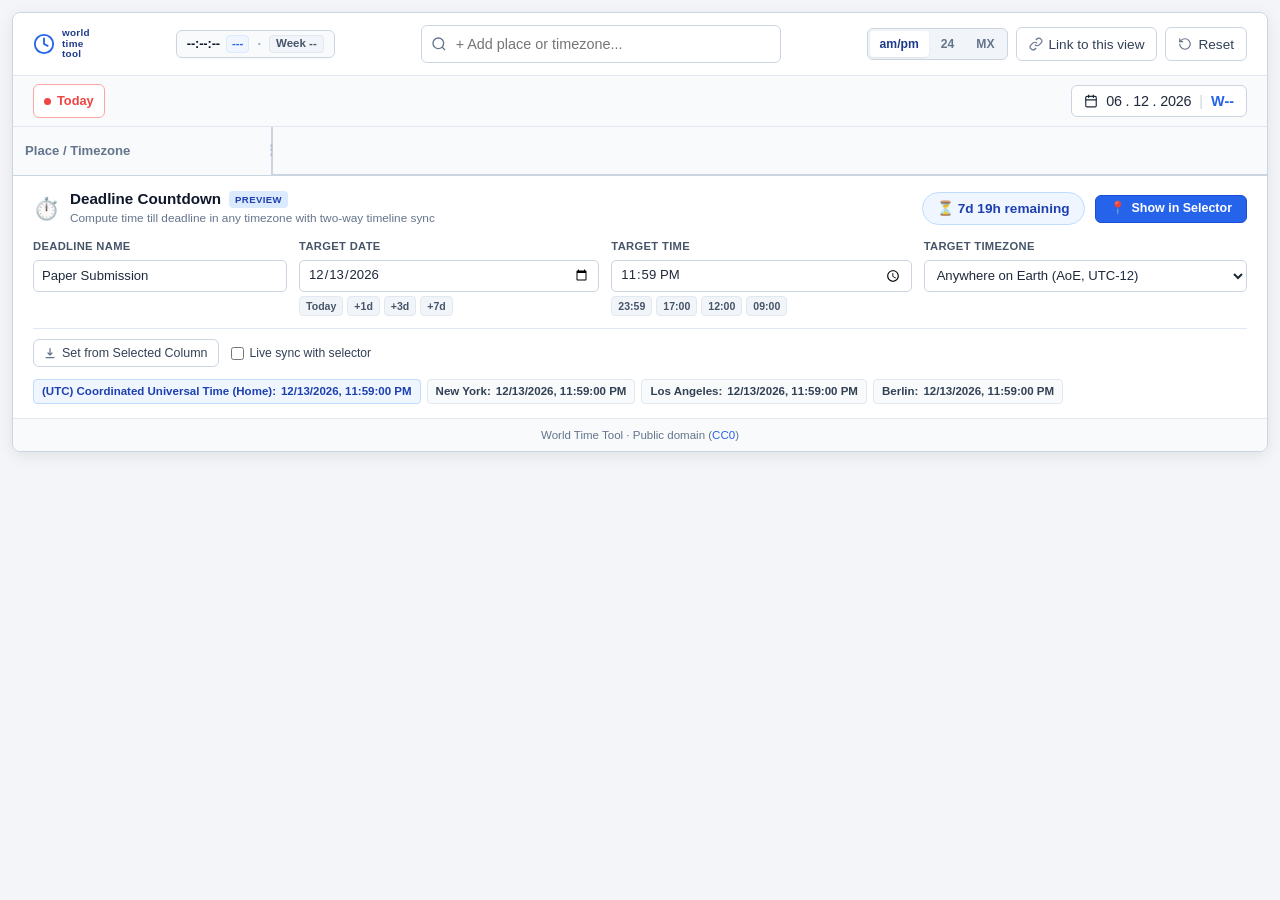
==== commit c6580bea: "Add deadline countdown calculator with two-way timeline selector synchronization" ====
--- a/index.html
+++ b/index.html
@@ -2326,6 +2326,377 @@
   color: #b91c1c;
 }
 
+/* ==========================================================================
+   Deadline Countdown & Timezone Calculator
+   ========================================================================== */
+.deadline-section {
+  background: #ffffff;
+  border-top: 1px solid var(--border-color);
+  padding: 14px 20px;
+  display: flex;
+  flex-direction: column;
+  gap: 12px;
+  box-sizing: border-box;
+}
+
+.deadline-header {
+  display: flex;
+  align-items: center;
+  justify-content: space-between;
+  flex-wrap: wrap;
+  gap: 12px;
+}
+
+.deadline-title-group {
+  display: flex;
+  align-items: center;
+  gap: 10px;
+}
+
+.deadline-icon {
+  font-size: 1.35rem;
+  line-height: 1;
+  flex-shrink: 0;
+}
+
+.deadline-title-col {
+  display: flex;
+  flex-direction: column;
+  gap: 2px;
+}
+
+.deadline-title-row {
+  display: flex;
+  align-items: center;
+  gap: 8px;
+}
+
+.deadline-title {
+  font-size: 0.95rem;
+  font-weight: 700;
+  color: #0f172a;
+  margin: 0;
+  line-height: 1.2;
+}
+
+.deadline-preview-badge {
+  font-size: 0.60rem;
+  font-weight: 700;
+  text-transform: uppercase;
+  background: #dbeafe;
+  color: #1e40af;
+  padding: 2px 6px;
+  border-radius: 4px;
+  letter-spacing: 0.04em;
+}
+
+.deadline-subtitle {
+  font-size: 0.74rem;
+  color: var(--text-muted);
+}
+
+.deadline-header-actions {
+  display: flex;
+  align-items: center;
+  gap: 10px;
+  flex-wrap: wrap;
+}
+
+.deadline-countdown-badge {
+  font-size: 0.85rem;
+  font-weight: 700;
+  padding: 6px 14px;
+  border-radius: 999px;
+  font-variant-numeric: tabular-nums;
+  font-feature-settings: "tnum" 1;
+  display: inline-flex;
+  align-items: center;
+  gap: 6px;
+  white-space: nowrap;
+  transition: all 0.2s ease;
+}
+
+.deadline-countdown-badge.badge-normal {
+  background: #eff6ff;
+  color: #1e40af;
+  border: 1px solid #bfdbfe;
+}
+
+.deadline-countdown-badge.badge-urgent {
+  background: #fffbeb;
+  color: #b45309;
+  border: 1px solid #fcd34d;
+}
+
+.deadline-countdown-badge.badge-critical {
+  background: #fee2e2;
+  color: #b91c1c;
+  border: 1px solid #fca5a5;
+  animation: pulse-critical 2s infinite;
+}
+
+@keyframes pulse-critical {
+  0% { box-shadow: 0 0 0 0 rgba(239, 68, 68, 0.4); }
+  70% { box-shadow: 0 0 0 6px rgba(239, 68, 68, 0); }
+  100% { box-shadow: 0 0 0 0 rgba(239, 68, 68, 0); }
+}
+
+.deadline-countdown-badge.badge-passed {
+  background: #f1f5f9;
+  color: #64748b;
+  border: 1px solid #cbd5e1;
+}
+
+.btn-deadline-sync {
+  display: inline-flex;
+  align-items: center;
+  gap: 6px;
+  background: #2563eb;
+  color: #ffffff;
+  border: 1px solid #1d4ed8;
+  font-size: 0.78rem;
+  font-weight: 600;
+  padding: 6px 14px;
+  border-radius: 6px;
+  cursor: pointer;
+  transition: all 0.15s ease;
+  white-space: nowrap;
+  touch-action: manipulation;
+}
+
+.btn-deadline-sync:hover {
+  background: #1d4ed8;
+}
+
+.btn-deadline-sync.is-active {
+  background: #059669 !important;
+  border-color: #047857 !important;
+  color: #ffffff !important;
+  box-shadow: 0 0 0 2px rgba(16, 185, 129, 0.25);
+}
+
+.deadline-card-body {
+  display: flex;
+  flex-direction: column;
+  gap: 12px;
+}
+
+.deadline-inputs-grid {
+  display: grid;
+  grid-template-columns: 1.1fr 1.3fr 1.3fr 1.4fr;
+  gap: 12px;
+  align-items: start;
+}
+
+.deadline-field {
+  display: flex;
+  flex-direction: column;
+  gap: 5px;
+  min-width: 0;
+}
+
+.deadline-field-label {
+  font-size: 0.70rem;
+  font-weight: 700;
+  color: #475569;
+  text-transform: uppercase;
+  letter-spacing: 0.03em;
+}
+
+.deadline-text-input,
+.deadline-date-input,
+.deadline-time-input,
+.deadline-tz-select {
+  height: 32px;
+  padding: 4px 8px;
+  border: 1px solid var(--border-color);
+  border-radius: 5px;
+  font-size: 0.82rem;
+  background: #ffffff;
+  color: var(--text-main);
+  outline: none;
+  transition: border-color 0.15s, box-shadow 0.15s;
+  width: 100%;
+  box-sizing: border-box;
+  font-family: inherit;
+}
+
+.deadline-text-input:focus,
+.deadline-date-input:focus,
+.deadline-time-input:focus,
+.deadline-tz-select:focus {
+  border-color: #2563eb;
+  box-shadow: 0 0 0 2px rgba(37, 99, 235, 0.15);
+}
+
+.deadline-input-combo {
+  display: flex;
+  flex-direction: column;
+  gap: 4px;
+}
+
+.deadline-chip-buttons {
+  display: flex;
+  gap: 4px;
+  flex-wrap: wrap;
+}
+
+.btn-ddl-preset-date,
+.btn-ddl-preset-time {
+  background: #f1f5f9;
+  border: 1px solid var(--border-light);
+  border-radius: 4px;
+  font-size: 0.66rem;
+  font-weight: 600;
+  color: #475569;
+  padding: 2px 6px;
+  cursor: pointer;
+  transition: all 0.12s;
+  white-space: nowrap;
+  touch-action: manipulation;
+}
+
+.btn-ddl-preset-date:hover,
+.btn-ddl-preset-time:hover {
+  background: #e2e8f0;
+  color: #0f172a;
+  border-color: #cbd5e1;
+}
+
+.deadline-bar-footer {
+  display: flex;
+  align-items: center;
+  justify-content: space-between;
+  flex-wrap: wrap;
+  gap: 12px;
+  padding-top: 10px;
+  border-top: 1px solid var(--border-light);
+}
+
+.deadline-sync-controls {
+  display: flex;
+  align-items: center;
+  gap: 12px;
+  flex-wrap: wrap;
+}
+
+.deadline-live-sync-toggle {
+  display: inline-flex;
+  align-items: center;
+  gap: 6px;
+  font-size: 0.76rem;
+  font-weight: 500;
+  color: #334155;
+  cursor: pointer;
+  user-select: none;
+  -webkit-user-select: none;
+}
+
+.deadline-live-sync-toggle input[type="checkbox"] {
+  accent-color: #2563eb;
+  cursor: pointer;
+}
+
+.deadline-conversions-list {
+  display: flex;
+  align-items: center;
+  gap: 6px;
+  flex-wrap: wrap;
+}
+
+.ddl-chip {
+  display: inline-flex;
+  align-items: center;
+  gap: 5px;
+  background: #f8fafc;
+  border: 1px solid var(--border-light);
+  padding: 3px 8px;
+  border-radius: 4px;
+  font-size: 0.72rem;
+  color: #334155;
+}
+
+.ddl-chip.is-home {
+  background: #eff6ff;
+  border-color: #bfdbfe;
+  color: #1e40af;
+}
+
+.ddl-chip-tz {
+  font-weight: 600;
+}
+
+.ddl-chip-time {
+  font-weight: 700;
+  font-feature-settings: "tnum";
+}
+
+/* Selector Banner when Deadline is Active */
+.deadline-pinned-banner {
+  display: flex;
+  align-items: center;
+  justify-content: space-between;
+  gap: 8px;
+  background: #fff1f2;
+  border: 1px solid #fecdd3;
+  border-left: 4px solid #e11d48;
+  padding: 6px 12px;
+  border-radius: 6px;
+  font-size: 0.80rem;
+  color: #9f1239;
+  margin-bottom: 8px;
+}
+
+.ddl-pin-badge {
+  background: #e11d48;
+  color: #ffffff;
+  font-size: 0.62rem;
+  font-weight: 700;
+  padding: 2px 6px;
+  border-radius: 3px;
+  letter-spacing: 0.04em;
+  white-space: nowrap;
+}
+
+.ddl-pin-text {
+  flex: 1;
+  min-width: 0;
+  font-weight: 500;
+}
+
+.btn-ddl-dismiss {
+  background: #ffffff;
+  border: 1px solid #fca5a5;
+  color: #b91c1c;
+  border-radius: 4px;
+  padding: 2px 8px;
+  font-size: 0.70rem;
+  font-weight: 600;
+  cursor: pointer;
+  white-space: nowrap;
+  transition: all 0.15s;
+}
+
+.btn-ddl-dismiss:hover {
+  background: #fee2e2;
+}
+
+/* Timeline Pinned Column when Deadline is Active */
+.ruler-pinned-column.is-deadline-active {
+  border-color: #e11d48 !important;
+  background: rgba(225, 29, 72, 0.14) !important;
+}
+
+.ruler-pinned-column.is-deadline-active .ruler-top-badge {
+  background: #e11d48 !important;
+  color: #ffffff !important;
+  box-shadow: 0 2px 6px rgba(225, 29, 72, 0.35) !important;
+}
+
+.ruler-pinned-column.is-deadline-active .ruler-handle-grip {
+  background: #e11d48 !important;
+}
+
 /* App Footer / Attribution */
 .app-footer {
   padding: 8px 16px;
@@ -2356,6 +2727,9 @@
 
 /* Responsive Media Queries */
 @media (max-width: 860px) {
+  .deadline-inputs-grid {
+    grid-template-columns: 1fr 1fr;
+  }
   :root {
     --sidebar-width: var(--sidebar-custom-width, 210px) !important;
   }
@@ -2395,6 +2769,19 @@
 }
 
 @media (max-width: 640px) {
+  .deadline-section {
+    padding: 12px 14px;
+  }
+  .deadline-inputs-grid {
+    grid-template-columns: 1fr;
+  }
+  .deadline-bar-footer {
+    flex-direction: column;
+    align-items: stretch;
+  }
+  .deadline-sync-controls {
+    justify-content: space-between;
+  }
   :root {
     --sidebar-width: 145px !important;
   }
@@ -3118,6 +3505,13 @@
 
     <!-- Pinned Time Comparison Bar -->
     <div id="pinned-summary" class="pinned-summary-bar">
+      <!-- Active Deadline Indicator Banner in Selector -->
+      <div id="deadline-pinned-banner" class="deadline-pinned-banner" style="display:none;">
+        <div class="ddl-pin-badge">🎯 DEADLINE IN SELECTOR</div>
+        <span id="ddl-pin-text" class="ddl-pin-text"></span>
+        <button type="button" id="ddl-pin-dismiss-btn" class="btn-ddl-dismiss" title="Exit deadline selector view">Exit Deadline View</button>
+      </div>
+
       <!-- Meeting Duration & Shift Controls -->
       <div class="pinned-controls-row">
         <div class="pinned-ctrl-group">
@@ -3202,6 +3596,92 @@
         </button>
       </div>
     </div>
+
+    <!-- Deadline Countdown & Timezone Calculator -->
+    <section id="deadline-section" class="deadline-section" aria-label="Deadline Countdown & Timezone Calculator">
+      <div class="deadline-header">
+        <div class="deadline-title-group">
+          <span class="deadline-icon">⏱️</span>
+          <div class="deadline-title-col">
+            <div class="deadline-title-row">
+              <h3 class="deadline-title">Deadline Countdown</h3>
+              <span class="deadline-preview-badge">Preview</span>
+            </div>
+            <span class="deadline-subtitle">Compute time till deadline in any timezone with two-way timeline sync</span>
+          </div>
+        </div>
+        <div class="deadline-header-actions">
+          <div id="deadline-countdown-badge" class="deadline-countdown-badge badge-normal">--</div>
+          <button type="button" id="deadline-sync-toggle-btn" class="btn btn-sm btn-deadline-sync" title="Show and highlight this deadline in the timeline selector above">
+            <span class="sync-icon">📍</span>
+            <span id="deadline-sync-btn-text">Show in Selector</span>
+          </button>
+        </div>
+      </div>
+
+      <div class="deadline-card-body">
+        <div class="deadline-inputs-grid">
+          <!-- Title / Note -->
+          <div class="deadline-field">
+            <label for="deadline-title-input" class="deadline-field-label">Deadline Name</label>
+            <input type="text" id="deadline-title-input" class="deadline-text-input" placeholder="e.g. Paper Submission, Sprint Cutoff" value="Paper Submission" />
+          </div>
+
+          <!-- Date -->
+          <div class="deadline-field">
+            <label for="deadline-date-input" class="deadline-field-label">Target Date</label>
+            <div class="deadline-input-combo">
+              <input type="date" id="deadline-date-input" class="deadline-date-input" />
+              <div class="deadline-chip-buttons">
+                <button type="button" class="btn-ddl-preset-date" data-days="0" title="Today">Today</button>
+                <button type="button" class="btn-ddl-preset-date" data-days="1" title="Tomorrow">+1d</button>
+                <button type="button" class="btn-ddl-preset-date" data-days="3" title="+3 Days">+3d</button>
+                <button type="button" class="btn-ddl-preset-date" data-days="7" title="+1 Week">+7d</button>
+              </div>
+            </div>
+          </div>
+
+          <!-- Time -->
+          <div class="deadline-field">
+            <label for="deadline-time-input" class="deadline-field-label">Target Time</label>
+            <div class="deadline-input-combo">
+              <input type="time" id="deadline-time-input" class="deadline-time-input" value="23:59" />
+              <div class="deadline-chip-buttons">
+                <button type="button" class="btn-ddl-preset-time" data-time="23:59" title="End of Day (23:59)">23:59</button>
+                <button type="button" class="btn-ddl-preset-time" data-time="17:00" title="End of Business (17:00)">17:00</button>
+                <button type="button" class="btn-ddl-preset-time" data-time="12:00" title="Noon (12:00)">12:00</button>
+                <button type="button" class="btn-ddl-preset-time" data-time="09:00" title="Morning (09:00)">09:00</button>
+              </div>
+            </div>
+          </div>
+
+          <!-- Timezone -->
+          <div class="deadline-field">
+            <label for="deadline-tz-select" class="deadline-field-label">Target Timezone</label>
+            <select id="deadline-tz-select" class="deadline-tz-select"></select>
+          </div>
+        </div>
+
+        <!-- Two-Way Interaction Bar & Converted Times Preview -->
+        <div class="deadline-bar-footer">
+          <div class="deadline-sync-controls">
+            <button type="button" id="deadline-set-from-pin-btn" class="btn btn-sm btn-outline-secondary" title="Update deadline date & time from the currently selected time column in the timeline above">
+              <svg width="12" height="12" viewBox="0 0 24 24" fill="none" stroke="currentColor" stroke-width="2.5" stroke-linecap="round" stroke-linejoin="round">
+                <path d="M12 3v13m0 0l-4-4m4 4l4-4M4 21h16"></path>
+              </svg>
+              <span>Set from Selected Column</span>
+            </button>
+            <label class="deadline-live-sync-toggle" title="When checked, moving or dragging the timeline selector updates this deadline in real time">
+              <input type="checkbox" id="deadline-live-sync-checkbox" />
+              <span>Live sync with selector</span>
+            </label>
+          </div>
+
+          <!-- Multi-zone conversion preview chips -->
+          <div id="deadline-conversions-preview" class="deadline-conversions-list"></div>
+        </div>
+      </div>
+    </section>
 
     <!-- App Footer / Attribution -->
     <footer class="app-footer">
@@ -5507,6 +5987,81 @@
     }
   } catch (e) {
     assert('UI Layout Integrity Suite', false, e.message);
+  }
+
+  // 60. Deadline Countdown & Two-Way Timeline Sync Suite
+  try {
+    if (window.app) {
+      const origDate = window.app.currentDate;
+      const origZones = window.app.trackedZones;
+      const origDeadline = JSON.parse(JSON.stringify(window.app.deadline || {}));
+      const origIsActive = window.app.isDeadlineActive;
+
+      // 60.1 DOM Elements Presence
+      const ddlSec = document.getElementById('deadline-section');
+      const badge = document.getElementById('deadline-countdown-badge');
+      const syncBtn = document.getElementById('deadline-sync-toggle-btn');
+      assert('Deadline section container exists in DOM', Boolean(ddlSec));
+      assert('Countdown badge exists in DOM', Boolean(badge));
+      assert('Sync button exists in DOM', Boolean(syncBtn));
+
+      // 60.2 Anywhere on Earth (AoE / UTC-12) calculation accuracy
+      window.app.deadline.date = '2026-11-15';
+      window.app.deadline.time = '23:59';
+      window.app.deadline.tz = 'Etc/GMT+12';
+      const aoeInstant = window.app.getDeadlineInstant();
+      assert('AoE 23:59 on Nov 15 corresponds to 11:59:00Z on Nov 16',
+        Boolean(aoeInstant && new Date(aoeInstant.epochMilliseconds).toISOString() === '2026-11-16T11:59:00.000Z'),
+        aoeInstant ? new Date(aoeInstant.epochMilliseconds).toISOString() : 'null');
+
+      // 60.3 Countdown formatting logic
+      window.app.updateDeadlineCountdown();
+      assert('Countdown badge displays live remaining time or passed status',
+        Boolean(badge && (badge.textContent.includes('remaining') || badge.textContent.includes('Passed'))),
+        badge ? badge.textContent : '');
+
+      // 60.4 Two-Way Link 1: Deadline -> Selector Sync
+      window.app.deadline.title = 'Test Paper Submission';
+      window.app.showDeadlineInSelector(false);
+
+      const rulerPinned = document.getElementById('ruler-pinned');
+      const topBadge = document.getElementById('ruler-top-badge');
+      const pinnedBanner = document.getElementById('deadline-pinned-banner');
+
+      assert('Deadline is active after showDeadlineInSelector', window.app.isDeadlineActive === true);
+      assert('Ruler pinned has .is-deadline-active class', Boolean(rulerPinned && rulerPinned.classList.contains('is-deadline-active')));
+      assert('Ruler top badge displays DDL target tag', Boolean(topBadge && topBadge.textContent.includes('DDL')), topBadge ? topBadge.textContent : '');
+      assert('Deadline pinned banner is visible in selector', Boolean(pinnedBanner && pinnedBanner.style.display !== 'none'));
+      assert('Deadline sync toggle button shows active state', Boolean(syncBtn && syncBtn.classList.contains('is-active')));
+
+      // 60.5 Two-Way Link 2: Selector -> Deadline Reverse Sync
+      // Set pinned column 14 (2 PM) on 2026-10-29 in New York (EDT, UTC-4) -> converts to 19:00 in Zurich (CET, UTC+1)
+      window.app.currentDate = '2026-10-29';
+      window.app.pinnedCol = 14;
+      window.app.pinStartMin = 0;
+      window.app.deadline.tz = 'Europe/Zurich';
+      window.app.setDeadlineFromSelector();
+
+      assert('Reverse sync updates deadline time to 19:00 CET for 14:00 EDT pin', window.app.deadline.time === '19:00', `Got ${window.app.deadline.time}`);
+      assert('Reverse sync updates deadline date to 2026-10-29', window.app.deadline.date === '2026-10-29', `Got ${window.app.deadline.date}`);
+
+      // 60.6 Exit Deadline View cleanly
+      window.app.exitDeadlineSelectorView();
+      assert('Exiting deadline view resets isDeadlineActive to false', window.app.isDeadlineActive === false);
+      assert('Ruler pinned removes .is-deadline-active class', Boolean(rulerPinned && !rulerPinned.classList.contains('is-deadline-active')));
+      assert('Deadline pinned banner is hidden', Boolean(pinnedBanner && pinnedBanner.style.display === 'none'));
+
+      // Restore state
+      window.app.currentDate = origDate;
+      window.app.trackedZones = origZones;
+      window.app.deadline = origDeadline;
+      window.app.isDeadlineActive = origIsActive;
+      window.app.render();
+      window.app.updateDeadlineCountdown();
+      window.app.updateDeadlineSyncButton();
+    }
+  } catch (e) {
+    assert('Deadline Countdown & Two-Way Sync Suite', false, e.message);
   }
 
   return results;
@@ -6892,6 +7447,14 @@
     this.pinStartMin = 0;
     this.pinDurationMin = 60;
     this.isFirstRender = true;
+    this.isDeadlineActive = false;
+    this.deadline = {
+      title: 'Paper Submission',
+      date: '',
+      time: '23:59',
+      tz: 'Etc/GMT+12',
+      isLiveSync: false
+    };
 
     // Week Calendar state
     this.isWeekCalendarOpen = false;
@@ -6913,6 +7476,7 @@
       try { this.updateLiveClocks(); } catch (e) { console.warn('Ticker error (updateLiveClocks):', e); }
       try { this.updateTopLiveClock(); } catch (e) { console.warn('Ticker error (updateTopLiveClock):', e); }
       try { this.updateNowMarker(); } catch (e) { console.warn('Ticker error (updateNowMarker):', e); }
+      try { this.updateDeadlineCountdown(); } catch (e) { console.warn('Ticker error (updateDeadlineCountdown):', e); }
     }, 1000);
 
     // Auto-scroll timeline so current hour or pinned hour is centered
@@ -7433,6 +7997,7 @@
     this.updatePinControlsUI();
     this.initSidebarResizer();
     this.initRulerHandles();
+    this.initDeadlineFeature();
   }
 
   initSidebarResizer() {
@@ -7708,6 +8273,8 @@
     // Clear Pin
     this.clearPinBtn.addEventListener('click', () => {
       this.pinnedCol = null;
+      this.isDeadlineActive = false;
+      this.updateDeadlineSyncButton();
       this.rulerPinned.classList.remove('visible');
       this.pinnedSummary.classList.remove('visible');
       this.saveState();
@@ -7811,6 +8378,8 @@
       } else if (e.key === 'Escape') {
         if (this.pinnedCol !== null) {
           this.pinnedCol = null;
+          this.isDeadlineActive = false;
+          this.updateDeadlineSyncButton();
           this.saveState();
           this.renderRulerHighlights();
         }
@@ -9587,15 +10156,27 @@
         this.rulerPinned.style.width = `${pinWidth}px`;
         this.rulerPinned.classList.add('visible');
 
+        this.rulerPinned.classList.toggle('is-deadline-active', Boolean(this.isDeadlineActive));
+
         if (this.rulerBadgeTime) {
-          const dMin = this.pinDurationMin || 60;
-          let label = `${dMin}m`;
-          if (dMin >= 60) {
-            const h = Math.floor(dMin / 60);
-            const m = dMin % 60;
-            label = m === 0 ? `${h}h` : `${h}h ${m}m`;
+          if (this.isDeadlineActive) {
+            this.rulerBadgeTime.textContent = '🎯 DDL';
+            if (this.rulerTopBadge) {
+              this.rulerTopBadge.title = `Deadline: ${this.deadline.title} (${this.deadline.time} in ${this.getDeadlineTzLabel()})`;
+            }
+          } else {
+            const dMin = this.pinDurationMin || 60;
+            let label = `${dMin}m`;
+            if (dMin >= 60) {
+              const h = Math.floor(dMin / 60);
+              const m = dMin % 60;
+              label = m === 0 ? `${h}h` : `${h}h ${m}m`;
+            }
+            this.rulerBadgeTime.textContent = label;
+            if (this.rulerTopBadge) {
+              this.rulerTopBadge.title = 'Meeting duration';
+            }
           }
-          this.rulerBadgeTime.textContent = label;
         }
 
         if (this.rulerTopBadge) {
@@ -9987,6 +10568,21 @@
       this.pinnedSentenceText.textContent = this.generatePinnedSentence(startInstant, endInstant);
     }
 
+    if (this.deadlinePinnedBanner) {
+      if (this.isDeadlineActive) {
+        this.deadlinePinnedBanner.style.display = 'flex';
+        if (this.ddlPinText) {
+          this.ddlPinText.innerHTML = `Showing Deadline in Selector: <strong>${this.escapeDeadlineHtml(this.deadline.title)}</strong> (${this.deadline.time} in ${this.getDeadlineTzLabel()})`;
+        }
+      } else {
+        this.deadlinePinnedBanner.style.display = 'none';
+      }
+    }
+
+    if (this.isDeadlineActive && this.deadline.isLiveSync) {
+      this.syncDeadlineFromCurrentPin();
+    }
+
     this.updatePinControlsUI();
     this.pinnedSummary.classList.add('visible');
   }
@@ -9994,6 +10590,501 @@
   generatePinnedSentence(instant, endInstant = null) {
     return window.generatePinnedSentence(instant, this.trackedZones, this.format, this.getHomeZone(), endInstant);
   }
+
+  // ==========================================================================
+  // Deadline Countdown & Timezone Calculator Implementation
+  // ==========================================================================
+
+  escapeDeadlineHtml(str) {
+    return String(str || '').replace(/[&<>"']/g, m => ({
+      '&': '&amp;', '<': '&lt;', '>': '&gt;', '"': '&quot;', "'": '&#39;'
+    })[m]);
+  }
+
+  initDeadlineFeature() {
+    this.deadlineSection = document.getElementById('deadline-section');
+    this.deadlineTitleInput = document.getElementById('deadline-title-input');
+    this.deadlineDateInput = document.getElementById('deadline-date-input');
+    this.deadlineTimeInput = document.getElementById('deadline-time-input');
+    this.deadlineTzSelect = document.getElementById('deadline-tz-select');
+    this.deadlineCountdownBadge = document.getElementById('deadline-countdown-badge');
+    this.deadlineSyncToggleBtn = document.getElementById('deadline-sync-toggle-btn');
+    this.deadlineSyncBtnText = document.getElementById('deadline-sync-btn-text');
+    this.deadlineSetFromPinBtn = document.getElementById('deadline-set-from-pin-btn');
+    this.deadlineLiveSyncCheckbox = document.getElementById('deadline-live-sync-checkbox');
+    this.deadlineConversionsPreview = document.getElementById('deadline-conversions-preview');
+    this.deadlinePinnedBanner = document.getElementById('deadline-pinned-banner');
+    this.ddlPinText = document.getElementById('ddl-pin-text');
+    this.ddlPinDismissBtn = document.getElementById('ddl-pin-dismiss-btn');
+
+    this.loadDeadlineState();
+    this.populateDeadlineTzSelect();
+    this.bindDeadlineEvents();
+    this.updateDeadlineCountdown();
+    this.updateDeadlineSyncButton();
+  }
+
+  loadDeadlineState() {
+    try {
+      const saved = localStorage.getItem('wtb_deadline_v1');
+      if (saved) {
+        const parsed = JSON.parse(saved);
+        if (parsed && typeof parsed === 'object') {
+          this.deadline = { ...this.deadline, ...parsed };
+        }
+      }
+    } catch (e) {
+      console.warn('Could not load deadline state:', e);
+    }
+
+    // Default target date: 7 days from now if empty or invalid
+    if (!this.deadline.date) {
+      try {
+        const homeZone = this.getHomeZone();
+        const todayZdt = Temporal.Now.zonedDateTimeISO(homeZone.iana);
+        this.deadline.date = todayZdt.add({ days: 7 }).toPlainDate().toString();
+      } catch {
+        const d = new Date();
+        d.setDate(d.getDate() + 7);
+        this.deadline.date = d.toISOString().split('T')[0];
+      }
+    }
+
+    if (this.deadlineTitleInput) this.deadlineTitleInput.value = this.deadline.title || 'Paper Submission';
+    if (this.deadlineDateInput) this.deadlineDateInput.value = this.deadline.date;
+    if (this.deadlineTimeInput) this.deadlineTimeInput.value = this.deadline.time || '23:59';
+    if (this.deadlineLiveSyncCheckbox) this.deadlineLiveSyncCheckbox.checked = Boolean(this.deadline.isLiveSync);
+  }
+
+  saveDeadlineState() {
+    try {
+      localStorage.setItem('wtb_deadline_v1', JSON.stringify(this.deadline));
+    } catch (e) {
+      console.warn('Could not save deadline state:', e);
+    }
+  }
+
+  populateDeadlineTzSelect() {
+    if (!this.deadlineTzSelect) return;
+    const homeZone = this.getHomeZone();
+    const curVal = this.deadline.tz || 'Etc/GMT+12';
+
+    const groups = [
+      {
+        label: 'Special & Active',
+        options: [
+          { value: 'Etc/GMT+12', label: 'Anywhere on Earth (AoE, UTC-12)' },
+          { value: homeZone.iana, label: `Home: ${homeZone.label} (${homeZone.iana})` },
+          { value: 'UTC', label: 'UTC / GMT (Coordinated Universal Time)' }
+        ]
+      }
+    ];
+
+    // Add other tracked zones if not already present
+    const trackedOptions = [];
+    if (this.trackedZones) {
+      this.trackedZones.forEach(z => {
+        if (z.iana !== homeZone.iana && z.iana !== 'Etc/GMT+12' && z.iana !== 'UTC') {
+          trackedOptions.push({ value: z.iana, label: `Tracked: ${z.label} (${z.iana})` });
+        }
+      });
+    }
+    if (trackedOptions.length > 0) {
+      groups.push({ label: 'Tracked Team Zones', options: trackedOptions });
+    }
+
+    // Common Global Hubs
+    groups.push({
+      label: 'Global Regions',
+      options: [
+        { value: 'America/Los_Angeles', label: 'US Pacific (Los Angeles / PT)' },
+        { value: 'America/Denver', label: 'US Mountain (Denver / MT)' },
+        { value: 'America/Chicago', label: 'US Central (Chicago / CT)' },
+        { value: 'America/New_York', label: 'US Eastern (New York / ET)' },
+        { value: 'Europe/London', label: 'UK (London / GMT/BST)' },
+        { value: 'Europe/Berlin', label: 'Central Europe (Berlin, Zurich / CET)' },
+        { value: 'Asia/Kolkata', label: 'India (Kolkata / IST)' },
+        { value: 'Asia/Shanghai', label: 'China / Singapore (Beijing / CST)' },
+        { value: 'Asia/Tokyo', label: 'Japan (Tokyo / JST)' },
+        { value: 'Australia/Sydney', label: 'Australia (Sydney / AEST)' }
+      ]
+    });
+
+    let html = '';
+    for (const g of groups) {
+      html += `<optgroup label="${g.label}">`;
+      for (const opt of g.options) {
+        const sel = opt.value === curVal ? 'selected' : '';
+        html += `<option value="${opt.value}" ${sel}>${opt.label}</option>`;
+      }
+      html += `</optgroup>`;
+    }
+    this.deadlineTzSelect.innerHTML = html;
+  }
+
+  getDeadlineTzLabel(tz = null) {
+    const targetTz = tz || this.deadline.tz;
+    if (targetTz === 'Etc/GMT+12') return 'AoE (UTC-12)';
+    if (targetTz === 'UTC') return 'UTC';
+    const match = this.trackedZones?.find(z => z.iana === targetTz);
+    if (match) return match.label;
+    const parts = targetTz.split('/');
+    return parts[parts.length - 1].replace(/_/g, ' ');
+  }
+
+  getDeadlineInstant() {
+    const dateStr = this.deadline.date || this.currentDate;
+    const timeStr = this.deadline.time || '23:59';
+    const tz = this.deadline.tz || 'Etc/GMT+12';
+
+    try {
+      const [y, m, d] = dateStr.split('-').map(Number);
+      const [h, min] = timeStr.split(':').map(Number);
+      if (typeof Temporal !== 'undefined' && Temporal.ZonedDateTime) {
+        const zdt = Temporal.ZonedDateTime.from({
+          year: y, month: m, day: d,
+          hour: h, minute: min, second: 0,
+          timeZone: tz
+        });
+        return zdt.toInstant();
+      }
+    } catch (e) {
+      console.warn('Temporal parse error in getDeadlineInstant:', e);
+    }
+
+    // Fallback using Date
+    try {
+      const dt = new Date(`${dateStr}T${timeStr}:00Z`);
+      return { epochMilliseconds: dt.getTime() };
+    } catch {
+      return { epochMilliseconds: Date.now() };
+    }
+  }
+
+  bindDeadlineEvents() {
+    if (this.deadlineTitleInput) {
+      this.deadlineTitleInput.addEventListener('input', (e) => {
+        this.deadline.title = e.target.value.trim() || 'Deadline';
+        this.saveDeadlineState();
+        this.updateDeadlineCountdown();
+        if (this.isDeadlineActive) {
+          this.renderRulerHighlights();
+          if (this.ddlPinText) {
+            this.ddlPinText.innerHTML = `Showing Deadline in Selector: <strong>${this.escapeDeadlineHtml(this.deadline.title)}</strong> (${this.deadline.time} in ${this.getDeadlineTzLabel()})`;
+          }
+        }
+      });
+    }
+
+    if (this.deadlineDateInput) {
+      this.deadlineDateInput.addEventListener('change', (e) => {
+        if (e.target.value) {
+          this.deadline.date = e.target.value;
+          this.saveDeadlineState();
+          this.updateDeadlineCountdown();
+          if (this.isDeadlineActive) {
+            this.showDeadlineInSelector(false);
+          }
+        }
+      });
+    }
+
+    if (this.deadlineTimeInput) {
+      this.deadlineTimeInput.addEventListener('change', (e) => {
+        if (e.target.value) {
+          this.deadline.time = e.target.value;
+          this.saveDeadlineState();
+          this.updateDeadlineCountdown();
+          if (this.isDeadlineActive) {
+            this.showDeadlineInSelector(false);
+          }
+        }
+      });
+    }
+
+    if (this.deadlineTzSelect) {
+      this.deadlineTzSelect.addEventListener('change', (e) => {
+        this.deadline.tz = e.target.value;
+        this.saveDeadlineState();
+        this.updateDeadlineCountdown();
+        if (this.isDeadlineActive) {
+          this.showDeadlineInSelector(false);
+        }
+      });
+    }
+
+    // Quick Date Presets
+    document.querySelectorAll('.btn-ddl-preset-date').forEach(btn => {
+      btn.addEventListener('click', () => {
+        const days = parseInt(btn.dataset.days, 10);
+        try {
+          const homeZone = this.getHomeZone();
+          const todayZdt = Temporal.Now.zonedDateTimeISO(homeZone.iana);
+          const targetDate = todayZdt.add({ days }).toPlainDate().toString();
+          this.deadline.date = targetDate;
+          if (this.deadlineDateInput) this.deadlineDateInput.value = targetDate;
+          this.saveDeadlineState();
+          this.updateDeadlineCountdown();
+          if (this.isDeadlineActive) this.showDeadlineInSelector(true);
+        } catch (e) {
+          console.warn('Preset date error:', e);
+        }
+      });
+    });
+
+    // Quick Time Presets
+    document.querySelectorAll('.btn-ddl-preset-time').forEach(btn => {
+      btn.addEventListener('click', () => {
+        const time = btn.dataset.time;
+        this.deadline.time = time;
+        if (this.deadlineTimeInput) this.deadlineTimeInput.value = time;
+        this.saveDeadlineState();
+        this.updateDeadlineCountdown();
+        if (this.isDeadlineActive) this.showDeadlineInSelector(false);
+      });
+    });
+
+    // Toggle Deadline in Selector
+    if (this.deadlineSyncToggleBtn) {
+      this.deadlineSyncToggleBtn.addEventListener('click', () => {
+        if (this.isDeadlineActive) {
+          this.exitDeadlineSelectorView();
+        } else {
+          this.showDeadlineInSelector(true);
+        }
+      });
+    }
+
+    // Set Deadline from Current Selection
+    if (this.deadlineSetFromPinBtn) {
+      this.deadlineSetFromPinBtn.addEventListener('click', () => {
+        this.setDeadlineFromSelector();
+      });
+    }
+
+    // Live Sync Checkbox
+    if (this.deadlineLiveSyncCheckbox) {
+      this.deadlineLiveSyncCheckbox.addEventListener('change', (e) => {
+        this.deadline.isLiveSync = e.target.checked;
+        this.saveDeadlineState();
+        if (this.deadline.isLiveSync && !this.isDeadlineActive) {
+          this.showDeadlineInSelector(true);
+        }
+      });
+    }
+
+    // Dismiss button on pinned banner
+    if (this.ddlPinDismissBtn) {
+      this.ddlPinDismissBtn.addEventListener('click', () => {
+        this.exitDeadlineSelectorView();
+      });
+    }
+  }
+
+  updateDeadlineCountdown() {
+    if (!this.deadlineCountdownBadge) return;
+    const instant = this.getDeadlineInstant();
+    const nowMs = Date.now();
+    const targetMs = instant.epochMilliseconds;
+    const diffMs = targetMs - nowMs;
+
+    this.deadlineCountdownBadge.className = 'deadline-countdown-badge';
+
+    if (diffMs > 0) {
+      const days = Math.floor(diffMs / 86400000);
+      const hours = Math.floor((diffMs % 86400000) / 3600000);
+      const mins = Math.floor((diffMs % 3600000) / 60000);
+      const secs = Math.floor((diffMs % 60000) / 1000);
+
+      let text = '';
+      if (days > 1) {
+        text = `⏳ ${days}d ${hours}h remaining`;
+        this.deadlineCountdownBadge.classList.add('badge-normal');
+      } else if (days === 1) {
+        text = `⏳ 1d ${hours}h ${mins}m remaining`;
+        this.deadlineCountdownBadge.classList.add('badge-normal');
+      } else if (hours >= 2) {
+        text = `⚠️ ${hours}h ${mins}m ${secs}s remaining`;
+        this.deadlineCountdownBadge.classList.add('badge-urgent');
+      } else {
+        text = `🚨 ${hours}h ${mins}m ${secs}s remaining`;
+        this.deadlineCountdownBadge.classList.add('badge-critical');
+      }
+      this.deadlineCountdownBadge.textContent = text;
+    } else {
+      const pastMs = Math.abs(diffMs);
+      const days = Math.floor(pastMs / 86400000);
+      const hours = Math.floor((pastMs % 86400000) / 3600000);
+      const mins = Math.floor((pastMs % 3600000) / 60000);
+
+      let text = '';
+      if (days > 0) text = `⏰ Passed ${days}d ${hours}h ago`;
+      else if (hours > 0) text = `⏰ Passed ${hours}h ${mins}m ago`;
+      else text = `⏰ Passed ${mins}m ago`;
+
+      this.deadlineCountdownBadge.classList.add('badge-passed');
+      this.deadlineCountdownBadge.textContent = text;
+    }
+
+    this.updateDeadlineConversionsPreview(instant);
+  }
+
+  updateDeadlineConversionsPreview(instant) {
+    if (!this.deadlineConversionsPreview) return;
+    const homeZone = this.getHomeZone();
+    const zonesToShow = [homeZone, ...(this.trackedZones || []).filter(z => z.iana !== homeZone.iana).slice(0, 3)];
+
+    const formatTimeInZone = (tz) => {
+      try {
+        const zdt = Temporal.Instant.fromEpochMilliseconds(instant.epochMilliseconds).toZonedDateTimeISO(tz);
+        const dayStr = zdt.toLocaleString('en-US', { weekday: 'short', month: 'short', day: 'numeric' });
+        const timeStr = zdt.toLocaleString('en-US', { hour: 'numeric', minute: '2-digit', hour12: this.format === '12' });
+        const abbrev = window.getTimezoneAbbrev ? window.getTimezoneAbbrev(tz, instant) : '';
+        return `${dayStr} · ${timeStr}${abbrev ? ' ' + abbrev : ''}`;
+      } catch {
+        return new Date(instant.epochMilliseconds).toLocaleString();
+      }
+    };
+
+    const chips = zonesToShow.map(z => {
+      const isHome = z.iana === homeZone.iana;
+      const formatted = formatTimeInZone(z.iana);
+      return `
+        <div class="ddl-chip ${isHome ? 'is-home' : ''}">
+          <span class="ddl-chip-tz">${z.label}${isHome ? ' (Home)' : ''}:</span>
+          <strong class="ddl-chip-time">${formatted}</strong>
+        </div>
+      `;
+    });
+
+    this.deadlineConversionsPreview.innerHTML = chips.join('');
+  }
+
+  showDeadlineInSelector(scrollIntoView = true) {
+    const instant = this.getDeadlineInstant();
+    const homeZone = this.getHomeZone();
+
+    try {
+      const homeZdt = Temporal.Instant.fromEpochMilliseconds(instant.epochMilliseconds).toZonedDateTimeISO(homeZone.iana);
+      const targetDateStr = homeZdt.toPlainDate().toString();
+      const targetHour = homeZdt.hour;
+      const targetMin = homeZdt.minute;
+
+      this.currentDate = targetDateStr;
+      if (this.datePickerLabel) {
+        const parts = this.parseDateString(targetDateStr);
+        this.datePickerLabel.textContent = `${String(parts.d).padStart(2, '0')} . ${String(parts.mo).padStart(2, '0')} . ${parts.y}`;
+      }
+
+      this.render();
+
+      this.pinnedCol = targetHour;
+      this.pinStartMin = [0, 15, 30, 45].reduce((prev, curr) => Math.abs(curr - targetMin) < Math.abs(prev - targetMin) ? curr : prev);
+      this.pinDurationMin = 60;
+      this.isDeadlineActive = true;
+
+      this.saveState();
+      this.renderRulerHighlights();
+      this.updateDeadlineSyncButton();
+
+      if (scrollIntoView) {
+        this.scrollToActiveTime('smooth');
+      }
+    } catch (e) {
+      console.warn('Error in showDeadlineInSelector:', e);
+    }
+  }
+
+  exitDeadlineSelectorView() {
+    this.isDeadlineActive = false;
+    this.updateDeadlineSyncButton();
+    if (this.deadlinePinnedBanner) {
+      this.deadlinePinnedBanner.style.display = 'none';
+    }
+    this.renderRulerHighlights();
+  }
+
+  updateDeadlineSyncButton() {
+    if (!this.deadlineSyncToggleBtn) return;
+    if (this.isDeadlineActive) {
+      this.deadlineSyncToggleBtn.classList.add('is-active');
+      if (this.deadlineSyncBtnText) this.deadlineSyncBtnText.textContent = '✓ Active in Selector';
+      this.deadlineSyncToggleBtn.title = 'Click to exit deadline selector view';
+    } else {
+      this.deadlineSyncToggleBtn.classList.remove('is-active');
+      if (this.deadlineSyncBtnText) this.deadlineSyncBtnText.textContent = 'Show in Selector';
+      this.deadlineSyncToggleBtn.title = 'Show and highlight this deadline in the timeline selector above';
+    }
+  }
+
+  syncDeadlineFromCurrentPin() {
+    if (this.pinnedCol === null) return;
+    const homeZone = this.getHomeZone();
+    const columnInstants = window.computeColumns(homeZone.iana, this.currentDate);
+    const baseInstant = columnInstants[this.pinnedCol];
+    if (!baseInstant) return;
+
+    const currentInstant = window.addMinutesToInstant(baseInstant, this.pinStartMin || 0);
+
+    try {
+      const ddlZdt = Temporal.Instant.fromEpochMilliseconds(currentInstant.epochMilliseconds).toZonedDateTimeISO(this.deadline.tz);
+      const newDate = ddlZdt.toPlainDate().toString();
+      const newTime = `${String(ddlZdt.hour).padStart(2, '0')}:${String(ddlZdt.minute).padStart(2, '0')}`;
+
+      if (this.deadline.date !== newDate || this.deadline.time !== newTime) {
+        this.deadline.date = newDate;
+        this.deadline.time = newTime;
+        if (this.deadlineDateInput) this.deadlineDateInput.value = newDate;
+        if (this.deadlineTimeInput) this.deadlineTimeInput.value = newTime;
+        this.saveDeadlineState();
+        this.updateDeadlineCountdown();
+      }
+    } catch (e) {
+      console.warn('syncDeadlineFromCurrentPin error:', e);
+    }
+  }
+
+  setDeadlineFromSelector() {
+    const homeZone = this.getHomeZone();
+    let currentInstant = null;
+
+    if (this.pinnedCol !== null) {
+      const columnInstants = window.computeColumns(homeZone.iana, this.currentDate);
+      const baseInstant = columnInstants[this.pinnedCol];
+      if (baseInstant) {
+        currentInstant = window.addMinutesToInstant(baseInstant, this.pinStartMin || 0);
+      }
+    }
+
+    if (!currentInstant) {
+      currentInstant = { epochMilliseconds: Date.now() };
+    }
+
+    try {
+      const ddlZdt = Temporal.Instant.fromEpochMilliseconds(currentInstant.epochMilliseconds).toZonedDateTimeISO(this.deadline.tz);
+      const newDate = ddlZdt.toPlainDate().toString();
+      const newTime = `${String(ddlZdt.hour).padStart(2, '0')}:${String(ddlZdt.minute).padStart(2, '0')}`;
+
+      this.deadline.date = newDate;
+      this.deadline.time = newTime;
+      if (this.deadlineDateInput) this.deadlineDateInput.value = newDate;
+      if (this.deadlineTimeInput) this.deadlineTimeInput.value = newTime;
+
+      this.saveDeadlineState();
+      this.updateDeadlineCountdown();
+
+      if (this.deadlineSetFromPinBtn) {
+        const origText = this.deadlineSetFromPinBtn.innerHTML;
+        this.deadlineSetFromPinBtn.innerHTML = `<span>✓ Set to ${newDate} ${newTime}</span>`;
+        setTimeout(() => {
+          this.deadlineSetFromPinBtn.innerHTML = origText;
+        }, 1800);
+      }
+    } catch (e) {
+      console.warn('setDeadlineFromSelector error:', e);
+    }
+  }
+
 
   copySentenceToClipboard() {
     if (!this.pinnedSentenceText) return;
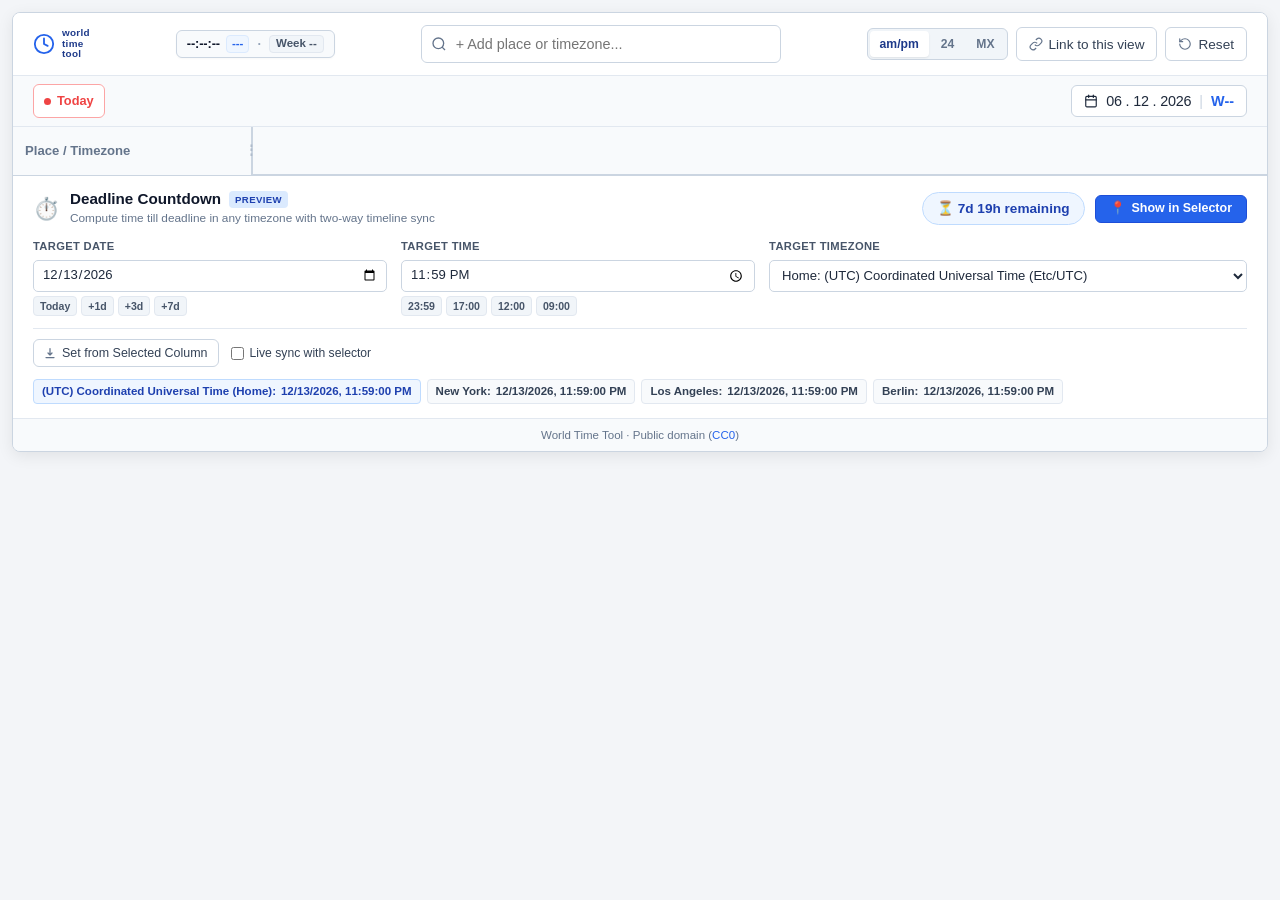
==== commit 4c72846f: "Streamline deadline calculator: remove AoE, default to home timezone, and remove deadline name field" ====
--- a/index.html
+++ b/index.html
@@ -39,7 +39,7 @@
   --font-mono: ui-monospace, SFMono-Regular, Menlo, Monaco, Consolas, "Liberation Mono", "Courier New", monospace;
 
   --cell-width: 36px;
-  --sidebar-default-width: 260px;
+  --sidebar-default-width: 240px;
   --sidebar-width: var(--sidebar-custom-width, var(--sidebar-default-width));
 }
 
@@ -2483,8 +2483,8 @@
 
 .deadline-inputs-grid {
   display: grid;
-  grid-template-columns: 1.1fr 1.3fr 1.3fr 1.4fr;
-  gap: 12px;
+  grid-template-columns: 1fr 1fr 1.35fr;
+  gap: 14px;
   align-items: start;
 }
 
@@ -2730,6 +2730,9 @@
   .deadline-inputs-grid {
     grid-template-columns: 1fr 1fr;
   }
+  .deadline-inputs-grid .deadline-field:nth-child(3) {
+    grid-column: 1 / -1;
+  }
   :root {
     --sidebar-width: var(--sidebar-custom-width, 210px) !important;
   }
@@ -2774,6 +2777,9 @@
   }
   .deadline-inputs-grid {
     grid-template-columns: 1fr;
+  }
+  .deadline-inputs-grid .deadline-field:nth-child(3) {
+    grid-column: auto;
   }
   .deadline-bar-footer {
     flex-direction: column;
@@ -3621,12 +3627,6 @@
 
       <div class="deadline-card-body">
         <div class="deadline-inputs-grid">
-          <!-- Title / Note -->
-          <div class="deadline-field">
-            <label for="deadline-title-input" class="deadline-field-label">Deadline Name</label>
-            <input type="text" id="deadline-title-input" class="deadline-text-input" placeholder="e.g. Paper Submission, Sprint Cutoff" value="Paper Submission" />
-          </div>
-
           <!-- Date -->
           <div class="deadline-field">
             <label for="deadline-date-input" class="deadline-field-label">Target Date</label>
@@ -6005,14 +6005,23 @@
       assert('Countdown badge exists in DOM', Boolean(badge));
       assert('Sync button exists in DOM', Boolean(syncBtn));
 
-      // 60.2 Anywhere on Earth (AoE / UTC-12) calculation accuracy
+      // 60.2 Timezone default & exclusions
+      const homeZone = window.app.getHomeZone();
+      assert('Deadline timezone defaults to Home TZ',
+        window.app.deadline.tz === homeZone.iana,
+        `Expected ${homeZone.iana}, got ${window.app.deadline.tz}`);
+
+      const tzSelect = document.getElementById('deadline-tz-select');
+      const hasAoE = tzSelect && Array.from(tzSelect.options).some(opt => opt.value === 'Etc/GMT+12' || opt.text.includes('AoE'));
+      assert('AoE UTC-12 option is excluded from timezone selector', !hasAoE);
+
       window.app.deadline.date = '2026-11-15';
       window.app.deadline.time = '23:59';
-      window.app.deadline.tz = 'Etc/GMT+12';
-      const aoeInstant = window.app.getDeadlineInstant();
-      assert('AoE 23:59 on Nov 15 corresponds to 11:59:00Z on Nov 16',
-        Boolean(aoeInstant && new Date(aoeInstant.epochMilliseconds).toISOString() === '2026-11-16T11:59:00.000Z'),
-        aoeInstant ? new Date(aoeInstant.epochMilliseconds).toISOString() : 'null');
+      window.app.deadline.tz = 'UTC';
+      const utcInstant = window.app.getDeadlineInstant();
+      assert('UTC 23:59 on Nov 15 corresponds to 23:59:00Z on Nov 15',
+        Boolean(utcInstant && new Date(utcInstant.epochMilliseconds).toISOString() === '2026-11-15T23:59:00.000Z'),
+        utcInstant ? new Date(utcInstant.epochMilliseconds).toISOString() : 'null');
 
       // 60.3 Countdown formatting logic
       window.app.updateDeadlineCountdown();
@@ -6021,7 +6030,6 @@
         badge ? badge.textContent : '');
 
       // 60.4 Two-Way Link 1: Deadline -> Selector Sync
-      window.app.deadline.title = 'Test Paper Submission';
       window.app.showDeadlineInSelector(false);
 
       const rulerPinned = document.getElementById('ruler-pinned');
@@ -7449,10 +7457,10 @@
     this.isFirstRender = true;
     this.isDeadlineActive = false;
     this.deadline = {
-      title: 'Paper Submission',
+      title: 'Deadline',
       date: '',
       time: '23:59',
-      tz: 'Etc/GMT+12',
+      tz: '',
       isLiveSync: false
     };
 
@@ -9025,6 +9033,7 @@
     if (!this.trackedZones.some(z => z.iana === zone.iana)) {
       this.trackedZones.push(zone);
       this.saveState();
+      if (this.populateDeadlineTzSelect) this.populateDeadlineTzSelect();
       this.render();
     }
   }
@@ -9039,6 +9048,7 @@
       this.trackedZones[0].isHome = true;
     }
     this.saveState();
+    if (this.populateDeadlineTzSelect) this.populateDeadlineTzSelect();
     this.render();
   }
 
@@ -9047,6 +9057,7 @@
       z.isHome = i === index;
     });
     this.saveState();
+    if (this.populateDeadlineTzSelect) this.populateDeadlineTzSelect();
     this.render();
   }
 
@@ -10162,7 +10173,8 @@
           if (this.isDeadlineActive) {
             this.rulerBadgeTime.textContent = '🎯 DDL';
             if (this.rulerTopBadge) {
-              this.rulerTopBadge.title = `Deadline: ${this.deadline.title} (${this.deadline.time} in ${this.getDeadlineTzLabel()})`;
+              const tzLabel = this.getDeadlineTzLabel();
+              this.rulerTopBadge.title = `Deadline: ${this.deadline.time} in ${tzLabel} (${this.deadline.date})`;
             }
           } else {
             const dMin = this.pinDurationMin || 60;
@@ -10572,7 +10584,8 @@
       if (this.isDeadlineActive) {
         this.deadlinePinnedBanner.style.display = 'flex';
         if (this.ddlPinText) {
-          this.ddlPinText.innerHTML = `Showing Deadline in Selector: <strong>${this.escapeDeadlineHtml(this.deadline.title)}</strong> (${this.deadline.time} in ${this.getDeadlineTzLabel()})`;
+          const tzLabel = this.getDeadlineTzLabel();
+          this.ddlPinText.innerHTML = `Showing Deadline in Selector: <strong>${this.deadline.time} in ${tzLabel}</strong> (${this.deadline.date})`;
         }
       } else {
         this.deadlinePinnedBanner.style.display = 'none';
@@ -10637,10 +10650,16 @@
       console.warn('Could not load deadline state:', e);
     }
 
+    const homeZone = this.getHomeZone();
+
+    // Default target timezone: default to home timezone, never AoE
+    if (!this.deadline.tz || this.deadline.tz === 'Etc/GMT+12') {
+      this.deadline.tz = homeZone.iana;
+    }
+
     // Default target date: 7 days from now if empty or invalid
     if (!this.deadline.date) {
       try {
-        const homeZone = this.getHomeZone();
         const todayZdt = Temporal.Now.zonedDateTimeISO(homeZone.iana);
         this.deadline.date = todayZdt.add({ days: 7 }).toPlainDate().toString();
       } catch {
@@ -10650,7 +10669,7 @@
       }
     }
 
-    if (this.deadlineTitleInput) this.deadlineTitleInput.value = this.deadline.title || 'Paper Submission';
+    if (this.deadlineTitleInput) this.deadlineTitleInput.value = this.deadline.title || '';
     if (this.deadlineDateInput) this.deadlineDateInput.value = this.deadline.date;
     if (this.deadlineTimeInput) this.deadlineTimeInput.value = this.deadline.time || '23:59';
     if (this.deadlineLiveSyncCheckbox) this.deadlineLiveSyncCheckbox.checked = Boolean(this.deadline.isLiveSync);
@@ -10667,13 +10686,12 @@
   populateDeadlineTzSelect() {
     if (!this.deadlineTzSelect) return;
     const homeZone = this.getHomeZone();
-    const curVal = this.deadline.tz || 'Etc/GMT+12';
+    const curVal = (this.deadline.tz && this.deadline.tz !== 'Etc/GMT+12') ? this.deadline.tz : homeZone.iana;
 
     const groups = [
       {
-        label: 'Special & Active',
+        label: 'Primary & Tracked',
         options: [
-          { value: 'Etc/GMT+12', label: 'Anywhere on Earth (AoE, UTC-12)' },
           { value: homeZone.iana, label: `Home: ${homeZone.label} (${homeZone.iana})` },
           { value: 'UTC', label: 'UTC / GMT (Coordinated Universal Time)' }
         ]
@@ -10723,8 +10741,7 @@
   }
 
   getDeadlineTzLabel(tz = null) {
-    const targetTz = tz || this.deadline.tz;
-    if (targetTz === 'Etc/GMT+12') return 'AoE (UTC-12)';
+    const targetTz = tz || this.deadline.tz || (this.getHomeZone ? this.getHomeZone().iana : 'UTC');
     if (targetTz === 'UTC') return 'UTC';
     const match = this.trackedZones?.find(z => z.iana === targetTz);
     if (match) return match.label;
@@ -10735,7 +10752,9 @@
   getDeadlineInstant() {
     const dateStr = this.deadline.date || this.currentDate;
     const timeStr = this.deadline.time || '23:59';
-    const tz = this.deadline.tz || 'Etc/GMT+12';
+    const homeZone = this.getHomeZone ? this.getHomeZone() : null;
+    const fallbackTz = homeZone ? homeZone.iana : 'UTC';
+    const tz = (this.deadline.tz && this.deadline.tz !== 'Etc/GMT+12') ? this.deadline.tz : fallbackTz;
 
     try {
       const [y, m, d] = dateStr.split('-').map(Number);
@@ -10770,7 +10789,8 @@
         if (this.isDeadlineActive) {
           this.renderRulerHighlights();
           if (this.ddlPinText) {
-            this.ddlPinText.innerHTML = `Showing Deadline in Selector: <strong>${this.escapeDeadlineHtml(this.deadline.title)}</strong> (${this.deadline.time} in ${this.getDeadlineTzLabel()})`;
+            const tzLabel = this.getDeadlineTzLabel();
+            this.ddlPinText.innerHTML = `Showing Deadline in Selector: <strong>${this.deadline.time} in ${tzLabel}</strong> (${this.deadline.date})`;
           }
         }
       });
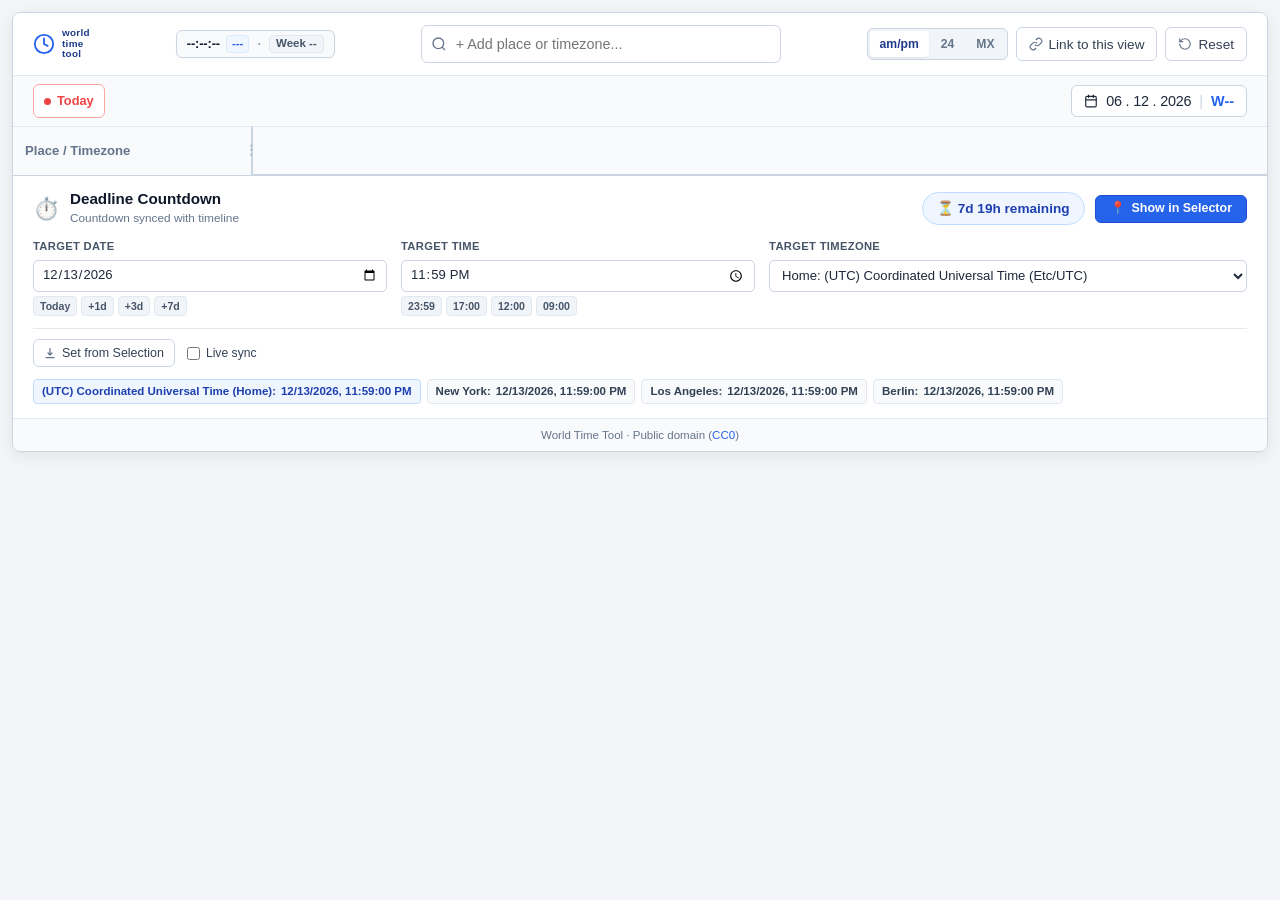
==== commit 9fc49d5f: "Polish UI: simplify deadline subtitle and streamline interface labels" ====
--- a/index.html
+++ b/index.html
@@ -3513,9 +3513,9 @@
     <div id="pinned-summary" class="pinned-summary-bar">
       <!-- Active Deadline Indicator Banner in Selector -->
       <div id="deadline-pinned-banner" class="deadline-pinned-banner" style="display:none;">
-        <div class="ddl-pin-badge">🎯 DEADLINE IN SELECTOR</div>
+        <div class="ddl-pin-badge">🎯 Deadline</div>
         <span id="ddl-pin-text" class="ddl-pin-text"></span>
-        <button type="button" id="ddl-pin-dismiss-btn" class="btn-ddl-dismiss" title="Exit deadline selector view">Exit Deadline View</button>
+        <button type="button" id="ddl-pin-dismiss-btn" class="btn-ddl-dismiss" title="Exit deadline selector view">Exit View</button>
       </div>
 
       <!-- Meeting Duration & Shift Controls -->
@@ -3598,7 +3598,7 @@
             <rect x="9" y="9" width="13" height="13" rx="2" ry="2"></rect>
             <path d="M5 15H4a2 2 0 0 1-2-2V4a2 2 0 0 1 2-2h9a2 2 0 0 1 2 2v1"></path>
           </svg>
-          <span id="copy-sentence-label">Copy Description</span>
+          <span id="copy-sentence-label">Copy Summary</span>
         </button>
       </div>
     </div>
@@ -3611,14 +3611,13 @@
           <div class="deadline-title-col">
             <div class="deadline-title-row">
               <h3 class="deadline-title">Deadline Countdown</h3>
-              <span class="deadline-preview-badge">Preview</span>
             </div>
-            <span class="deadline-subtitle">Compute time till deadline in any timezone with two-way timeline sync</span>
+            <span class="deadline-subtitle">Countdown synced with timeline</span>
           </div>
         </div>
         <div class="deadline-header-actions">
           <div id="deadline-countdown-badge" class="deadline-countdown-badge badge-normal">--</div>
-          <button type="button" id="deadline-sync-toggle-btn" class="btn btn-sm btn-deadline-sync" title="Show and highlight this deadline in the timeline selector above">
+          <button type="button" id="deadline-sync-toggle-btn" class="btn btn-sm btn-deadline-sync" title="View deadline in timeline selector">
             <span class="sync-icon">📍</span>
             <span id="deadline-sync-btn-text">Show in Selector</span>
           </button>
@@ -3665,15 +3664,15 @@
         <!-- Two-Way Interaction Bar & Converted Times Preview -->
         <div class="deadline-bar-footer">
           <div class="deadline-sync-controls">
-            <button type="button" id="deadline-set-from-pin-btn" class="btn btn-sm btn-outline-secondary" title="Update deadline date & time from the currently selected time column in the timeline above">
+            <button type="button" id="deadline-set-from-pin-btn" class="btn btn-sm btn-outline-secondary" title="Set deadline from selected timeline column">
               <svg width="12" height="12" viewBox="0 0 24 24" fill="none" stroke="currentColor" stroke-width="2.5" stroke-linecap="round" stroke-linejoin="round">
                 <path d="M12 3v13m0 0l-4-4m4 4l4-4M4 21h16"></path>
               </svg>
-              <span>Set from Selected Column</span>
+              <span>Set from Selection</span>
             </button>
-            <label class="deadline-live-sync-toggle" title="When checked, moving or dragging the timeline selector updates this deadline in real time">
+            <label class="deadline-live-sync-toggle" title="Automatically update deadline when moving selection">
               <input type="checkbox" id="deadline-live-sync-checkbox" />
-              <span>Live sync with selector</span>
+              <span>Live sync</span>
             </label>
           </div>
 
@@ -9444,7 +9443,7 @@
       });
       this.overlapBanner.style.display = 'flex';
       this.overlapBanner.innerHTML = `
-        <span>★ <strong>Mutual Business Hours Available:</strong> ${overlapHours.join(', ')} (${homeZone.label} time)</span>
+        <span>★ <strong>Mutual business hours:</strong> ${overlapHours.join(', ')} (${homeZone.label})</span>
       `;
       if (this.bestSlotBar) this.bestSlotBar.style.display = 'none';
     } else {
@@ -9454,12 +9453,12 @@
       if (this.bestSlotBar && topSlots.length > 0 && this.trackedZones.length > 1) {
         this.bestSlotBar.style.display = 'flex';
         if (this.bestSlotText) {
-          this.bestSlotText.textContent = 'No mutual 9–5 hours found across all zones. Least-disruptive slots:';
+          this.bestSlotText.textContent = 'No mutual 9–5 overlap. Best slots:';
         }
         if (this.bestSlotButtons) {
           this.bestSlotButtons.innerHTML = topSlots.map(s => `
-            <button type="button" class="slot-chip-btn" data-col="${s.colIdx}" title="Jump to ${s.hourLabel} (Score ${s.score})">
-              ★ ${s.hourLabel} <span style="font-size:0.7rem; opacity:0.8; font-weight:normal;">(cost ${s.score})</span>
+            <button type="button" class="slot-chip-btn" data-col="${s.colIdx}" title="Jump to ${s.hourLabel} (score ${s.score})">
+              ★ ${s.hourLabel}
             </button>
           `).join('');
           this.bestSlotButtons.querySelectorAll('.slot-chip-btn').forEach(btn => {
@@ -10585,7 +10584,7 @@
         this.deadlinePinnedBanner.style.display = 'flex';
         if (this.ddlPinText) {
           const tzLabel = this.getDeadlineTzLabel();
-          this.ddlPinText.innerHTML = `Showing Deadline in Selector: <strong>${this.deadline.time} in ${tzLabel}</strong> (${this.deadline.date})`;
+          this.ddlPinText.innerHTML = `<strong>${this.deadline.time} in ${tzLabel}</strong> · ${this.deadline.date}`;
         }
       } else {
         this.deadlinePinnedBanner.style.display = 'none';
@@ -10790,7 +10789,7 @@
           this.renderRulerHighlights();
           if (this.ddlPinText) {
             const tzLabel = this.getDeadlineTzLabel();
-            this.ddlPinText.innerHTML = `Showing Deadline in Selector: <strong>${this.deadline.time} in ${tzLabel}</strong> (${this.deadline.date})`;
+            this.ddlPinText.innerHTML = `<strong>${this.deadline.time} in ${tzLabel}</strong> · ${this.deadline.date}`;
           }
         }
       });
@@ -11029,11 +11028,11 @@
     if (this.isDeadlineActive) {
       this.deadlineSyncToggleBtn.classList.add('is-active');
       if (this.deadlineSyncBtnText) this.deadlineSyncBtnText.textContent = '✓ Active in Selector';
-      this.deadlineSyncToggleBtn.title = 'Click to exit deadline selector view';
+      this.deadlineSyncToggleBtn.title = 'Exit deadline view';
     } else {
       this.deadlineSyncToggleBtn.classList.remove('is-active');
       if (this.deadlineSyncBtnText) this.deadlineSyncBtnText.textContent = 'Show in Selector';
-      this.deadlineSyncToggleBtn.title = 'Show and highlight this deadline in the timeline selector above';
+      this.deadlineSyncToggleBtn.title = 'View deadline in timeline selector';
     }
   }
 
@@ -11095,7 +11094,7 @@
 
       if (this.deadlineSetFromPinBtn) {
         const origText = this.deadlineSetFromPinBtn.innerHTML;
-        this.deadlineSetFromPinBtn.innerHTML = `<span>✓ Set to ${newDate} ${newTime}</span>`;
+        this.deadlineSetFromPinBtn.innerHTML = `<span>✓ Set to ${newTime} (${newDate})</span>`;
         setTimeout(() => {
           this.deadlineSetFromPinBtn.innerHTML = origText;
         }, 1800);
@@ -11116,7 +11115,7 @@
       if (this.copySentenceLabel) this.copySentenceLabel.textContent = 'Copied!';
       setTimeout(() => {
         if (this.copySentenceBtn) this.copySentenceBtn.classList.remove('copied');
-        if (this.copySentenceLabel) this.copySentenceLabel.textContent = 'Copy Description';
+        if (this.copySentenceLabel) this.copySentenceLabel.textContent = 'Copy Summary';
       }, 2000);
     };
 
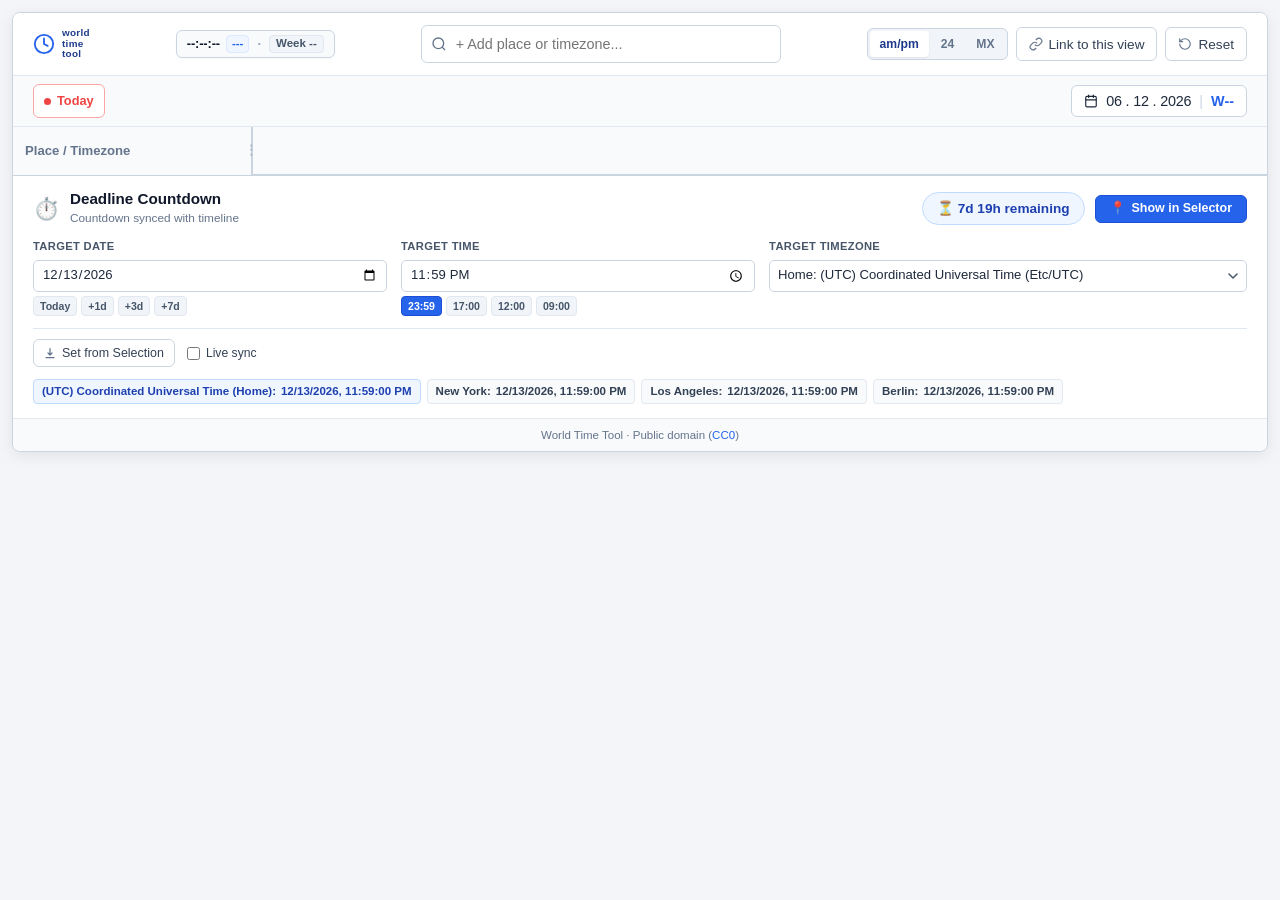
==== commit f696499e: "Fix DST column alignment, refine selector interaction modes, and polish interface details" ====
--- a/index.html
+++ b/index.html
@@ -2521,6 +2521,23 @@
   font-family: inherit;
 }
 
+.deadline-date-input,
+.deadline-time-input {
+  font-variant-numeric: tabular-nums;
+  font-feature-settings: "tnum" 1;
+}
+
+.deadline-tz-select {
+  cursor: pointer;
+  background-image: url("data:image/svg+xml,%3Csvg width='10' height='6' viewBox='0 0 10 6' fill='none' xmlns='http://www.w3.org/2000/svg'%3E%3Cpath d='M1 1L5 5L9 1' stroke='%23475569' stroke-width='1.5' stroke-linecap='round' stroke-linejoin='round'/%3E%3C/svg%3E");
+  background-repeat: no-repeat;
+  background-position: right 8px center;
+  padding-right: 24px;
+  -webkit-appearance: none;
+  -moz-appearance: none;
+  appearance: none;
+}
+
 .deadline-text-input:focus,
 .deadline-date-input:focus,
 .deadline-time-input:focus,
@@ -2563,6 +2580,14 @@
   border-color: #cbd5e1;
 }
 
+.btn-ddl-preset-date.active,
+.btn-ddl-preset-time.active {
+  background: #2563eb !important;
+  color: #ffffff !important;
+  border-color: #1d4ed8 !important;
+  font-weight: 700;
+}
+
 .deadline-bar-footer {
   display: flex;
   align-items: center;
@@ -2614,6 +2639,7 @@
   border-radius: 4px;
   font-size: 0.72rem;
   color: #334155;
+  white-space: nowrap;
 }
 
 .ddl-chip.is-home {
@@ -2787,6 +2813,9 @@
   }
   .deadline-sync-controls {
     justify-content: space-between;
+  }
+  .ddl-chip {
+    white-space: normal;
   }
   :root {
     --sidebar-width: 145px !important;
@@ -6057,6 +6086,35 @@
       assert('Exiting deadline view resets isDeadlineActive to false', window.app.isDeadlineActive === false);
       assert('Ruler pinned removes .is-deadline-active class', Boolean(rulerPinned && !rulerPinned.classList.contains('is-deadline-active')));
       assert('Deadline pinned banner is hidden', Boolean(pinnedBanner && pinnedBanner.style.display === 'none'));
+
+      // 60.7 DST Spring-Forward column alignment (23 columns)
+      window.app.deadline.date = '2026-03-08';
+      window.app.deadline.time = '23:00';
+      window.app.deadline.tz = 'America/New_York';
+      window.app.showDeadlineInSelector(false);
+      assert('Spring-forward 23:00 maps to column 22 on 23-column day', window.app.pinnedCol === 22, `Got ${window.app.pinnedCol}`);
+
+      // 60.8 DST Fall-Back column alignment (25 columns)
+      window.app.deadline.date = '2026-11-01';
+      window.app.deadline.time = '23:00';
+      window.app.deadline.tz = 'America/New_York';
+      window.app.showDeadlineInSelector(false);
+      assert('Fall-back 23:00 maps to column 24 on 25-column day', window.app.pinnedCol === 24, `Got ${window.app.pinnedCol}`);
+
+      // 60.9 Selecting regular timeline cell exits deadline view when Live sync is off
+      window.app.deadline.isLiveSync = false;
+      const hourCell10 = document.querySelector('.hour-header-cell[data-col="10"]');
+      if (hourCell10) {
+        hourCell10.click();
+        assert('Clicking cell 10 exits deadline view when live sync is off', window.app.isDeadlineActive === false);
+        assert('Timeline is pinned at column 10 in meeting mode', window.app.pinnedCol === 10);
+      }
+
+      // 60.10 Presets active highlighting
+      window.app.deadline.time = '23:59';
+      window.app.updateDeadlinePresetActiveStates();
+      const chip2359 = document.querySelector('.btn-ddl-preset-time[data-time="23:59"]');
+      assert('Active preset chip has .active class for 23:59', Boolean(chip2359 && chip2359.classList.contains('active')));
 
       // Restore state
       window.app.currentDate = origDate;
@@ -8280,8 +8338,9 @@
     // Clear Pin
     this.clearPinBtn.addEventListener('click', () => {
       this.pinnedCol = null;
-      this.isDeadlineActive = false;
-      this.updateDeadlineSyncButton();
+      if (this.isDeadlineActive) {
+        this.exitDeadlineSelectorView();
+      }
       this.rulerPinned.classList.remove('visible');
       this.pinnedSummary.classList.remove('visible');
       this.saveState();
@@ -8383,10 +8442,11 @@
           this.copySentenceToClipboard();
         }
       } else if (e.key === 'Escape') {
+        if (this.isDeadlineActive) {
+          this.exitDeadlineSelectorView();
+        }
         if (this.pinnedCol !== null) {
           this.pinnedCol = null;
-          this.isDeadlineActive = false;
-          this.updateDeadlineSyncButton();
           this.saveState();
           this.renderRulerHighlights();
         }
@@ -8657,6 +8717,9 @@
   }
 
   selectCalendarDate(dateStr) {
+    if (this.isDeadlineActive && !this.deadline.isLiveSync) {
+      this.exitDeadlineSelectorView();
+    }
     this.currentDate = dateStr;
     if (this.datePickerLabel) { const parts = this.parseDateString(dateStr); this.datePickerLabel.textContent = `${String(parts.d).padStart(2, '0')} . ${String(parts.mo).padStart(2, '0')} . ${parts.y}`; }
     this.closeWeekCalendar(true);
@@ -8836,11 +8899,13 @@
 
     const startInstant = window.addMinutesToInstant(baseInstant, this.pinStartMin);
     const endInstant = window.addMinutesToInstant(startInstant, this.pinDurationMin);
-    const title = `Sync: ${this.trackedZones.map(z => z.label).slice(0, 3).join(' / ')}`;
+    const isDdl = Boolean(this.isDeadlineActive);
+    const title = isDdl ? `Deadline: ${this.deadline.time} in ${this.getDeadlineTzLabel()}` : `Sync: ${this.trackedZones.map(z => z.label).slice(0, 3).join(' / ')}`;
     const url = this.getShareUrl();
 
     const ics = window.generateIcsContent(startInstant, endInstant, this.trackedZones, title, url);
-    window.downloadIcsFile('world-time-meeting.ics', ics);
+    const filename = isDdl ? 'deadline.ics' : 'world-time-meeting.ics';
+    window.downloadIcsFile(filename, ics);
 
     if (this.addToCalendarBtn) {
       const origText = this.addToCalendarBtn.innerHTML;
@@ -8876,6 +8941,9 @@
       this.dateTabsContainer.innerHTML = tabs.join('');
       this.dateTabsContainer.querySelectorAll('.date-tab').forEach(btn => {
         btn.addEventListener('click', () => {
+          if (this.isDeadlineActive && !this.deadline.isLiveSync) {
+            this.exitDeadlineSelectorView();
+          }
           this.currentDate = btn.dataset.date;
           if (this.datePickerLabel) { const parts = this.parseDateString(this.currentDate); this.datePickerLabel.textContent = `${String(parts.d).padStart(2, '0')} . ${String(parts.mo).padStart(2, '0')} . ${parts.y}`; }
           this.saveState();
@@ -9463,6 +9531,9 @@
           `).join('');
           this.bestSlotButtons.querySelectorAll('.slot-chip-btn').forEach(btn => {
             btn.addEventListener('click', () => {
+              if (this.isDeadlineActive && !this.deadline.isLiveSync) {
+                this.exitDeadlineSelectorView();
+              }
               const col = parseInt(btn.dataset.col, 10);
               this.pinnedCol = col;
               this.saveState();
@@ -9483,6 +9554,7 @@
     this.renderRulerHighlights();
     this.updateNowMarker();
     this.updateImminentDstBanner();
+    if (this.updateDeadlineCountdown) this.updateDeadlineCountdown();
 
     if (this.isFirstRender) {
       this.isFirstRender = false;
@@ -10076,6 +10148,9 @@
       }
 
       if (isDraggingRange) {
+        if (this.isDeadlineActive && !this.deadline.isLiveSync) {
+          this.exitDeadlineSelectorView();
+        }
         const curCol = getColAtClientX(e.clientX);
         if (curCol !== null && dragStartCol !== null) {
           const minCol = Math.min(dragStartCol, curCol);
@@ -10107,6 +10182,9 @@
         this.saveState();
       } else if (dragStartCol !== null) {
         // Stationary tap selection
+        if (this.isDeadlineActive && !this.deadline.isLiveSync) {
+          this.exitDeadlineSelectorView();
+        }
         this.pinnedCol = dragStartCol;
         this.renderRulerHighlights();
         this.saveState();
@@ -10130,6 +10208,9 @@
       if (e.target.closest('.ruler-handle, .ruler-body-drag, button, .zone-drag-handle, .sidebar-resizer')) return;
       const cell = e.target.closest('.time-cell') || e.target.closest('.hour-header-cell');
       if (cell && cell.dataset.col !== undefined) {
+        if (this.isDeadlineActive && !this.deadline.isLiveSync) {
+          this.exitDeadlineSelectorView();
+        }
         const col = parseInt(cell.dataset.col, 10);
         this.pinnedCol = col;
         this.renderRulerHighlights();
@@ -10293,6 +10374,9 @@
   }
 
   jumpToNow() {
+    if (this.isDeadlineActive && !this.deadline.isLiveSync) {
+      this.exitDeadlineSelectorView();
+    }
     const homeZone = this.getHomeZone();
     this.currentDate = this.getTodayDateString(homeZone.iana);
     if (this.datePickerLabel) { const parts = this.parseDateString(this.currentDate); this.datePickerLabel.textContent = `${String(parts.d).padStart(2, '0')} . ${String(parts.mo).padStart(2, '0')} . ${parts.y}`; }
@@ -10757,7 +10841,12 @@
 
     try {
       const [y, m, d] = dateStr.split('-').map(Number);
-      const [h, min] = timeStr.split(':').map(Number);
+      let h = 23, min = 59;
+      if (timeStr && timeStr.includes(':')) {
+        const parts = timeStr.split(':').map(Number);
+        if (!isNaN(parts[0])) h = parts[0];
+        if (!isNaN(parts[1])) min = parts[1];
+      }
       if (typeof Temporal !== 'undefined' && Temporal.ZonedDateTime) {
         const zdt = Temporal.ZonedDateTime.from({
           year: y, month: m, day: d,
@@ -10773,7 +10862,7 @@
     // Fallback using Date
     try {
       const dt = new Date(`${dateStr}T${timeStr}:00Z`);
-      return { epochMilliseconds: dt.getTime() };
+      return { epochMilliseconds: isNaN(dt.getTime()) ? Date.now() : dt.getTime() };
     } catch {
       return { epochMilliseconds: Date.now() };
     }
@@ -10939,13 +11028,15 @@
       let text = '';
       if (days > 0) text = `⏰ Passed ${days}d ${hours}h ago`;
       else if (hours > 0) text = `⏰ Passed ${hours}h ${mins}m ago`;
-      else text = `⏰ Passed ${mins}m ago`;
+      else if (mins > 0) text = `⏰ Passed ${mins}m ago`;
+      else text = `⏰ Passed just now`;
 
       this.deadlineCountdownBadge.classList.add('badge-passed');
       this.deadlineCountdownBadge.textContent = text;
     }
 
     this.updateDeadlineConversionsPreview(instant);
+    this.updateDeadlinePresetActiveStates();
   }
 
   updateDeadlineConversionsPreview(instant) {
@@ -10979,6 +11070,25 @@
     this.deadlineConversionsPreview.innerHTML = chips.join('');
   }
 
+  updateDeadlinePresetActiveStates() {
+    const curDate = this.deadline.date;
+    const curTime = this.deadline.time;
+    const homeZone = this.getHomeZone();
+
+    try {
+      const todayZdt = Temporal.Now.zonedDateTimeISO(homeZone.iana);
+      document.querySelectorAll('.btn-ddl-preset-date').forEach(btn => {
+        const days = parseInt(btn.dataset.days, 10);
+        const targetDate = todayZdt.add({ days }).toPlainDate().toString();
+        btn.classList.toggle('active', curDate === targetDate);
+      });
+    } catch (_) {}
+
+    document.querySelectorAll('.btn-ddl-preset-time').forEach(btn => {
+      btn.classList.toggle('active', curTime === btn.dataset.time);
+    });
+  }
+
   showDeadlineInSelector(scrollIntoView = true) {
     const instant = this.getDeadlineInstant();
     const homeZone = this.getHomeZone();
@@ -10986,8 +11096,6 @@
     try {
       const homeZdt = Temporal.Instant.fromEpochMilliseconds(instant.epochMilliseconds).toZonedDateTimeISO(homeZone.iana);
       const targetDateStr = homeZdt.toPlainDate().toString();
-      const targetHour = homeZdt.hour;
-      const targetMin = homeZdt.minute;
 
       this.currentDate = targetDateStr;
       if (this.datePickerLabel) {
@@ -10997,8 +11105,21 @@
 
       this.render();
 
-      this.pinnedCol = targetHour;
-      this.pinStartMin = [0, 15, 30, 45].reduce((prev, curr) => Math.abs(curr - targetMin) < Math.abs(prev - targetMin) ? curr : prev);
+      const columnInstants = window.computeColumns(homeZone.iana, this.currentDate);
+      const targetMs = instant.epochMilliseconds;
+
+      let bestColIdx = 0;
+      for (let i = 0; i < columnInstants.length; i++) {
+        if (targetMs >= columnInstants[i].epochMilliseconds) {
+          bestColIdx = i;
+        }
+      }
+
+      const colStartMs = columnInstants[bestColIdx].epochMilliseconds;
+      const offsetMin = Math.max(0, Math.min(59, Math.round((targetMs - colStartMs) / 60000)));
+
+      this.pinnedCol = bestColIdx;
+      this.pinStartMin = [0, 15, 30, 45].reduce((prev, curr) => Math.abs(curr - offsetMin) < Math.abs(prev - offsetMin) ? curr : prev);
       this.pinDurationMin = 60;
       this.isDeadlineActive = true;
 
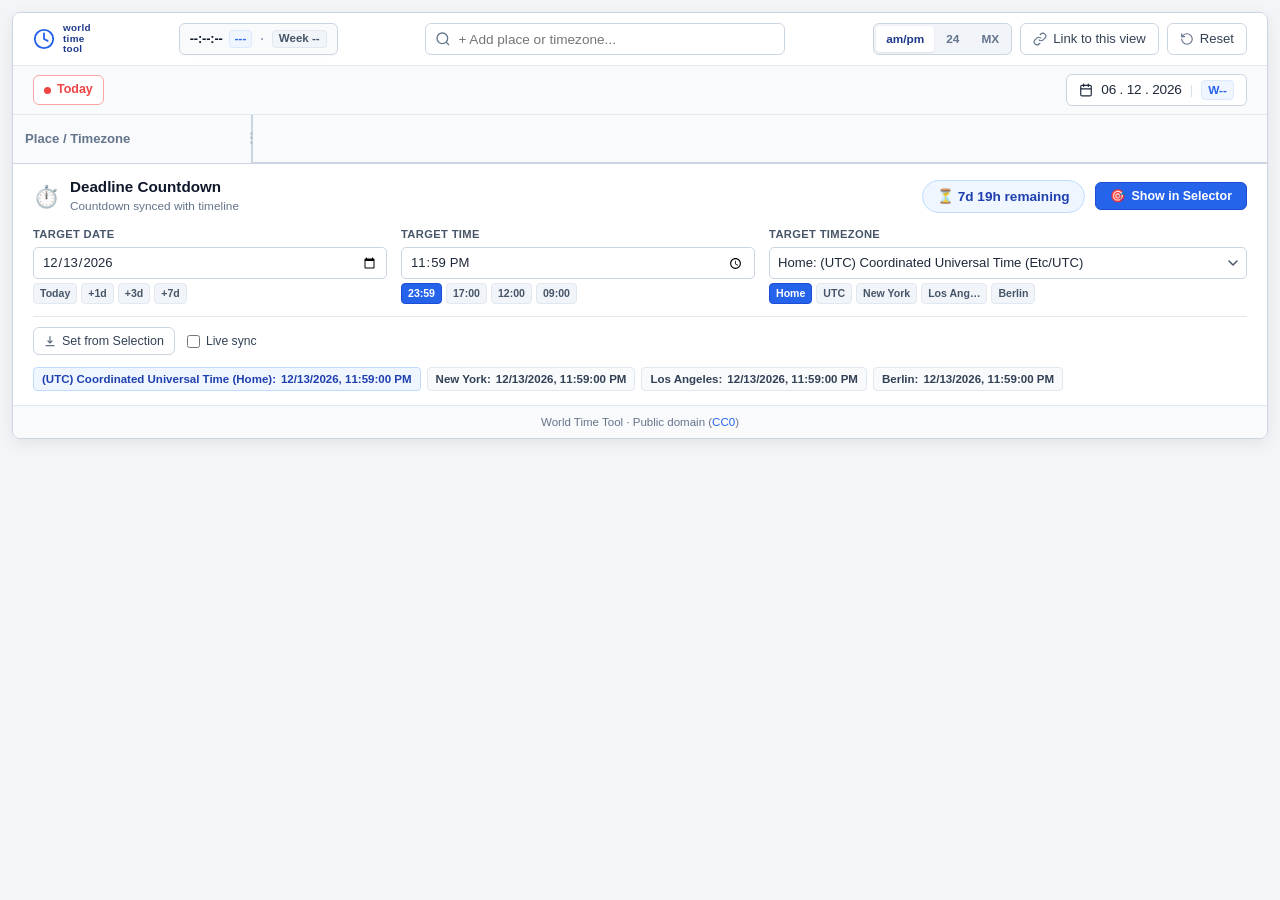
==== commit 85565e76: "Refine micro-interactions, visual alignment, and deadline controls" ====
--- a/index.html
+++ b/index.html
@@ -73,6 +73,15 @@
   font-variant-numeric: inherit;
 }
 
+:focus-visible {
+  outline: 2px solid #2563eb;
+  outline-offset: 2px;
+}
+
+:focus:not(:focus-visible) {
+  outline: none;
+}
+
 .app-container {
   max-width: 1600px;
   width: 100%;
@@ -90,7 +99,7 @@
   flex-wrap: wrap;
   align-items: center;
   justify-content: space-between;
-  padding: 12px 20px;
+  padding: 10px 20px;
   background: #ffffff;
   border-bottom: 1px solid var(--border-light);
   gap: 12px;
@@ -99,7 +108,7 @@
 .brand {
   display: flex;
   align-items: center;
-  gap: 7px;
+  gap: 8px;
   user-select: none;
   flex-shrink: 0;
 }
@@ -138,13 +147,15 @@
   background: #f8fafc;
   border: 1px solid var(--border-color);
   border-radius: 6px;
-  padding: 4px 10px;
-  font-size: 0.8rem;
+  height: 32px;
+  padding: 0 10px;
+  font-size: 0.80rem;
   color: #1e293b;
   flex-shrink: 0;
   user-select: none;
   font-variant-numeric: tabular-nums;
   box-shadow: 0 1px 2px rgba(0, 0, 0, 0.03);
+  box-sizing: border-box;
 }
 
 .top-clock-time-group {
@@ -221,12 +232,16 @@
 
 .search-input {
   width: 100%;
-  padding: 8px 12px 8px 34px;
+  height: 32px;
+  padding: 0 12px 0 32px;
   border: 1px solid var(--border-color);
   border-radius: 6px;
-  font-size: 0.9rem;
+  font-size: 0.85rem;
   outline: none;
-  transition: border-color 0.15s ease;
+  background: #ffffff;
+  color: var(--text-main);
+  transition: border-color 0.15s ease, box-shadow 0.15s ease;
+  box-sizing: border-box;
 }
 
 .search-input:focus {
@@ -364,8 +379,8 @@
   justify-content: center;
   gap: 6px;
   padding: 0 12px;
-  height: 34px;
-  font-size: 0.85rem;
+  height: 32px;
+  font-size: 0.82rem;
   font-weight: 500;
   border-radius: 6px;
   border: 1px solid var(--border-color);
@@ -378,6 +393,7 @@
   touch-action: manipulation;
   white-space: nowrap;
   flex-shrink: 0;
+  box-sizing: border-box;
 }
 
 .btn svg {
@@ -404,6 +420,17 @@
 
 .btn.active svg {
   color: #ffffff;
+}
+
+.btn.copied {
+  background: #ecfdf5 !important;
+  border-color: #a7f3d0 !important;
+  color: #065f46 !important;
+  box-shadow: 0 1px 2px rgba(6, 95, 70, 0.08);
+}
+
+.btn.copied svg {
+  color: #059669 !important;
 }
 
 .btn-sm {
@@ -412,6 +439,7 @@
   font-size: 0.78rem;
   white-space: nowrap;
   flex-shrink: 0;
+  box-sizing: border-box;
 }
 
 /* Three-Way Segmented Control: am/pm · 24 · MX */
@@ -421,16 +449,18 @@
   background: #f1f5f9;
   border: 1px solid var(--border-color);
   border-radius: 6px;
+  height: 32px;
   padding: 2px;
   gap: 2px;
   flex-shrink: 0;
   white-space: nowrap;
+  box-sizing: border-box;
 }
 
 .format-segment {
-  font-size: 0.76rem;
+  font-size: 0.74rem;
   font-weight: 600;
-  padding: 4px 10px !important;
+  padding: 0 10px !important;
   height: 26px !important;
   border: none !important;
   background: transparent !important;
@@ -438,7 +468,7 @@
   border-radius: 4px !important;
   cursor: pointer;
   transition: all 0.15s ease;
-  line-height: 1.2;
+  line-height: 26px;
   white-space: nowrap !important;
   flex-shrink: 0 !important;
   box-shadow: none !important;
@@ -481,10 +511,11 @@
 }
 
 .date-tab {
-  padding: 5px 12px;
-  font-size: 0.85rem;
+  height: 30px;
+  padding: 0 12px;
+  font-size: 0.82rem;
   font-weight: 500;
-  border-radius: 5px;
+  border-radius: 6px;
   border: 1px solid transparent;
   background: transparent;
   cursor: pointer;
@@ -494,11 +525,15 @@
   touch-action: manipulation;
   user-select: none;
   -webkit-user-select: none;
+  display: inline-flex;
+  align-items: center;
+  justify-content: center;
+  transition: background-color 0.12s ease, color 0.12s ease;
 }
 
 .date-tab:hover {
-  background: #e2e8f0;
-  color: var(--text-main);
+  background: #f1f5f9;
+  color: #0f172a;
 }
 
 .date-tab.active {
@@ -506,7 +541,7 @@
   color: #1d4ed8;
   border-color: var(--border-color);
   font-weight: 700;
-  box-shadow: 0 1px 3px rgba(0,0,0,0.05);
+  box-shadow: inset 0 -2px 0 #2563eb, 0 1px 3px rgba(0, 0, 0, 0.05);
 }
 
 .date-tab.is-today::after {
@@ -516,7 +551,7 @@
   height: 5px;
   background: #ef4444;
   border-radius: 50%;
-  margin-left: 4px;
+  margin-left: 5px;
   vertical-align: middle;
 }
 
@@ -524,17 +559,19 @@
   display: inline-flex;
   align-items: center;
   gap: 6px;
+  height: 30px;
   background: #ffffff;
   color: #ef4444;
   border: 1px solid #fca5a5;
   font-weight: 700;
-  font-size: 0.8rem;
-  padding: 4px 10px;
+  font-size: 0.78rem;
+  padding: 0 10px;
   border-radius: 6px;
   cursor: pointer;
   transition: all 0.15s ease;
   flex-shrink: 0;
   white-space: nowrap;
+  box-sizing: border-box;
 }
 
 .btn-today:hover {
@@ -549,6 +586,7 @@
   background-color: #ef4444;
   border-radius: 50%;
   display: inline-block;
+  flex-shrink: 0;
 }
 
 .date-picker-wrapper {
@@ -566,7 +604,7 @@
   gap: 8px;
   height: 32px;
   padding: 0 12px;
-  font-size: 0.9rem;
+  font-size: 0.85rem;
   font-weight: 500;
   border-radius: 6px;
   background: #ffffff;
@@ -576,6 +614,7 @@
   white-space: nowrap;
   flex-shrink: 0;
   transition: all 0.15s ease;
+  box-sizing: border-box;
 }
 
 .btn-week-cal:hover,
@@ -586,7 +625,7 @@
 }
 
 .date-picker-label {
-  font-size: 0.9rem;
+  font-size: 0.85rem;
   letter-spacing: -0.2px;
   color: var(--text-main);
   font-variant-numeric: tabular-nums;
@@ -596,12 +635,17 @@
 .date-picker-sep {
   color: #cbd5e1;
   font-weight: 300;
-}
-
-
+  font-size: 0.85rem;
+  opacity: 0.7;
+}
 
 .week-cal-badge {
   color: #2563eb;
+  background: #eff6ff;
+  border: 1px solid #dbeafe;
+  padding: 1px 6px;
+  border-radius: 4px;
+  font-size: 0.74rem;
   font-weight: 700;
   font-feature-settings: "tnum";
 }
@@ -1009,6 +1053,25 @@
   .zone-row:hover {
     background-color: rgba(241, 245, 249, 0.4);
   }
+  .zone-row .zone-drag-handle,
+  .zone-row .zone-remove-btn,
+  .zone-row .btn-icon-tiny,
+  .zone-row .zone-home-btn:not(.is-home) {
+    opacity: 0.35;
+    transition: opacity 0.15s ease;
+  }
+  .zone-row:hover .zone-drag-handle,
+  .zone-row:hover .zone-remove-btn,
+  .zone-row:hover .btn-icon-tiny,
+  .zone-row:hover .zone-home-btn:not(.is-home) {
+    opacity: 0.85;
+  }
+  .zone-row .zone-drag-handle:hover,
+  .zone-row .zone-remove-btn:hover,
+  .zone-row .btn-icon-tiny:hover,
+  .zone-row .zone-home-btn:hover {
+    opacity: 1 !important;
+  }
 }
 
 .hour-header-cell.overlap-col {
@@ -1019,8 +1082,11 @@
 .hour-header-cell.overlap-col::after {
   content: "★";
   position: absolute;
-  top: 1px;
-  font-size: 0.65rem;
+  top: 2px;
+  left: 50%;
+  transform: translateX(-50%);
+  font-size: 0.60rem;
+  line-height: 1;
   color: #d97706;
 }
 
@@ -1755,7 +1821,7 @@
 .pinned-controls-row {
   display: flex;
   align-items: center;
-  gap: 10px;
+  gap: 12px;
   flex-wrap: wrap;
   padding-bottom: 8px;
   border-bottom: 1px solid var(--border-light);
@@ -1780,10 +1846,13 @@
 .pin-presets-group {
   display: inline-flex;
   align-items: center;
-  background: #ffffff;
+  background: #f1f5f9;
   border: 1px solid var(--border-color);
-  border-radius: 4px;
-  overflow: hidden;
+  border-radius: 6px;
+  padding: 2px;
+  gap: 2px;
+  height: 28px;
+  box-sizing: border-box;
 }
 
 .pin-seg-btn,
@@ -1793,41 +1862,54 @@
   border: none;
   font-size: 0.74rem;
   font-weight: 600;
-  color: #334155;
-  padding: 3px 7px;
+  color: #475569;
+  padding: 0 8px;
+  height: 22px;
+  line-height: 22px;
+  border-radius: 4px;
   cursor: pointer;
   transition: all 0.15s ease;
-  line-height: 1.2;
-}
-
-.pin-seg-btn:not(:last-child),
-.pin-preset-btn:not(:last-child),
-.pin-step-btn:not(:last-child) {
-  border-right: 1px solid var(--border-light);
+  display: inline-flex;
+  align-items: center;
+  justify-content: center;
+  white-space: nowrap;
+  user-select: none;
+  -webkit-user-select: none;
 }
 
 .pin-seg-btn:hover,
 .pin-preset-btn:hover,
 .pin-step-btn:hover {
-  background: #f1f5f9;
+  background: rgba(255, 255, 255, 0.6);
   color: #0f172a;
 }
 
 .pin-seg-btn.active,
 .pin-preset-btn.active {
-  background: #2563eb;
-  color: #ffffff;
+  background: #ffffff !important;
+  color: #1e3a8a !important;
+  font-weight: 700;
+  box-shadow: 0 1px 2px rgba(0, 0, 0, 0.08);
+}
+
+.pin-step-btn:disabled,
+.pin-step-btn.disabled {
+  opacity: 0.35 !important;
+  cursor: not-allowed !important;
+  pointer-events: none;
 }
 
 .pin-len-display {
-  font-size: 0.76rem;
+  font-size: 0.74rem;
   font-weight: 700;
   color: #0f172a;
-  padding: 3px 8px;
+  padding: 0 6px;
+  height: 22px;
+  line-height: 22px;
   min-width: 36px;
   text-align: center;
-  background: #f8fafc;
-  border-right: 1px solid var(--border-light);
+  background: transparent;
+  user-select: none;
 }
 
 .pinned-actions-group {
@@ -2559,7 +2641,8 @@
 }
 
 .btn-ddl-preset-date,
-.btn-ddl-preset-time {
+.btn-ddl-preset-time,
+.btn-ddl-preset-tz {
   background: #f1f5f9;
   border: 1px solid var(--border-light);
   border-radius: 4px;
@@ -2571,17 +2654,21 @@
   transition: all 0.12s;
   white-space: nowrap;
   touch-action: manipulation;
+  user-select: none;
+  -webkit-user-select: none;
 }
 
 .btn-ddl-preset-date:hover,
-.btn-ddl-preset-time:hover {
+.btn-ddl-preset-time:hover,
+.btn-ddl-preset-tz:hover {
   background: #e2e8f0;
   color: #0f172a;
   border-color: #cbd5e1;
 }
 
 .btn-ddl-preset-date.active,
-.btn-ddl-preset-time.active {
+.btn-ddl-preset-time.active,
+.btn-ddl-preset-tz.active {
   background: #2563eb !important;
   color: #ffffff !important;
   border-color: #1d4ed8 !important;
@@ -2640,12 +2727,36 @@
   font-size: 0.72rem;
   color: #334155;
   white-space: nowrap;
+  cursor: pointer;
+  transition: all 0.15s ease;
+  user-select: none;
+  -webkit-user-select: none;
+}
+
+.ddl-chip:hover {
+  background: #f1f5f9;
+  border-color: #cbd5e1;
 }
 
 .ddl-chip.is-home {
   background: #eff6ff;
   border-color: #bfdbfe;
   color: #1e40af;
+}
+
+.ddl-chip.is-home:hover {
+  background: #dbeafe;
+  border-color: #93c5fd;
+}
+
+.ddl-chip.copied {
+  background: #ecfdf5 !important;
+  border-color: #a7f3d0 !important;
+  color: #065f46 !important;
+}
+
+.ddl-chip.copied .ddl-chip-tz {
+  color: #059669 !important;
 }
 
 .ddl-chip-tz {
@@ -3647,7 +3758,7 @@
         <div class="deadline-header-actions">
           <div id="deadline-countdown-badge" class="deadline-countdown-badge badge-normal">--</div>
           <button type="button" id="deadline-sync-toggle-btn" class="btn btn-sm btn-deadline-sync" title="View deadline in timeline selector">
-            <span class="sync-icon">📍</span>
+            <span class="sync-icon">🎯</span>
             <span id="deadline-sync-btn-text">Show in Selector</span>
           </button>
         </div>
@@ -3686,7 +3797,10 @@
           <!-- Timezone -->
           <div class="deadline-field">
             <label for="deadline-tz-select" class="deadline-field-label">Target Timezone</label>
-            <select id="deadline-tz-select" class="deadline-tz-select"></select>
+            <div class="deadline-input-combo">
+              <select id="deadline-tz-select" class="deadline-tz-select"></select>
+              <div id="deadline-tz-shortcuts" class="deadline-chip-buttons"></div>
+            </div>
           </div>
         </div>
 
@@ -8300,10 +8414,21 @@
       };
 
       copyToClipboard(shareUrl).then(() => {
-        const originalText = this.copyLinkBtn.innerHTML;
-        this.copyLinkBtn.innerHTML = `✓ Copied!`;
-        setTimeout(() => {
-          this.copyLinkBtn.innerHTML = originalText;
+        if (this._copyLinkTimer) clearTimeout(this._copyLinkTimer);
+        const fullSpan = this.copyLinkBtn.querySelector('.btn-text-full');
+        const shortSpan = this.copyLinkBtn.querySelector('.btn-text-short');
+        const origFull = fullSpan ? fullSpan.textContent : 'Link to this view';
+        const origShort = shortSpan ? shortSpan.textContent : 'Link';
+
+        this.copyLinkBtn.classList.add('copied');
+        if (fullSpan) fullSpan.textContent = 'Link copied!';
+        if (shortSpan) shortSpan.textContent = 'Copied!';
+
+        this._copyLinkTimer = setTimeout(() => {
+          this.copyLinkBtn.classList.remove('copied');
+          if (fullSpan) fullSpan.textContent = origFull;
+          if (shortSpan) shortSpan.textContent = origShort;
+          this._copyLinkTimer = null;
         }, 1800);
       }).catch(err => {
         console.warn('Copy link error:', err);
@@ -8887,6 +9012,15 @@
       this.pinPresetSegments.querySelectorAll('.pin-preset-btn').forEach(btn => {
         btn.classList.toggle('active', parseInt(btn.dataset.dur, 10) === this.pinDurationMin);
       });
+    }
+
+    if (this.pinLenDec) {
+      this.pinLenDec.disabled = (this.pinDurationMin <= 15);
+      this.pinLenDec.classList.toggle('disabled', this.pinDurationMin <= 15);
+    }
+    if (this.pinLenInc) {
+      this.pinLenInc.disabled = (this.pinDurationMin >= 1440);
+      this.pinLenInc.classList.toggle('disabled', this.pinDurationMin >= 1440);
     }
   }
 
@@ -10708,6 +10842,7 @@
     this.deadlineSyncBtnText = document.getElementById('deadline-sync-btn-text');
     this.deadlineSetFromPinBtn = document.getElementById('deadline-set-from-pin-btn');
     this.deadlineLiveSyncCheckbox = document.getElementById('deadline-live-sync-checkbox');
+    this.deadlineTzShortcuts = document.getElementById('deadline-tz-shortcuts');
     this.deadlineConversionsPreview = document.getElementById('deadline-conversions-preview');
     this.deadlinePinnedBanner = document.getElementById('deadline-pinned-banner');
     this.ddlPinText = document.getElementById('ddl-pin-text');
@@ -10715,6 +10850,7 @@
 
     this.loadDeadlineState();
     this.populateDeadlineTzSelect();
+    this.populateDeadlineTzShortcuts();
     this.bindDeadlineEvents();
     this.updateDeadlineCountdown();
     this.updateDeadlineSyncButton();
@@ -10823,6 +10959,36 @@
     this.deadlineTzSelect.innerHTML = html;
   }
 
+  populateDeadlineTzShortcuts() {
+    if (!this.deadlineTzShortcuts) return;
+    const homeZone = this.getHomeZone();
+    const curVal = (this.deadline.tz && this.deadline.tz !== 'Etc/GMT+12') ? this.deadline.tz : homeZone.iana;
+
+    const shortcuts = [
+      { tz: homeZone.iana, label: 'Home' },
+      { tz: 'UTC', label: 'UTC' }
+    ];
+
+    if (this.trackedZones) {
+      this.trackedZones.forEach(z => {
+        if (z.iana !== homeZone.iana && z.iana !== 'Etc/GMT+12' && z.iana !== 'UTC') {
+          if (shortcuts.length < 5) {
+            let short = z.label.split(',')[0].trim();
+            if (short.length > 8) short = short.slice(0, 7) + '…';
+            shortcuts.push({ tz: z.iana, label: short });
+          }
+        }
+      });
+    }
+
+    const html = shortcuts.map(s => {
+      const active = s.tz === curVal ? 'active' : '';
+      return `<button type="button" class="btn-ddl-preset-tz ${active}" data-tz="${s.tz}" title="Switch target timezone to ${s.label}">${s.label}</button>`;
+    }).join('');
+
+    this.deadlineTzShortcuts.innerHTML = html;
+  }
+
   getDeadlineTzLabel(tz = null) {
     const targetTz = tz || this.deadline.tz || (this.getHomeZone ? this.getHomeZone().iana : 'UTC');
     if (targetTz === 'UTC') return 'UTC';
@@ -10915,8 +11081,60 @@
         this.deadline.tz = e.target.value;
         this.saveDeadlineState();
         this.updateDeadlineCountdown();
+        this.updateDeadlinePresetActiveStates();
         if (this.isDeadlineActive) {
           this.showDeadlineInSelector(false);
+        }
+      });
+    }
+
+    // Quick Timezone Shortcut Chips
+    if (this.deadlineTzShortcuts) {
+      this.deadlineTzShortcuts.addEventListener('click', (e) => {
+        const btn = e.target.closest('.btn-ddl-preset-tz');
+        if (!btn) return;
+        const targetTz = btn.dataset.tz;
+        if (!targetTz) return;
+        this.deadline.tz = targetTz;
+        if (this.deadlineTzSelect) this.deadlineTzSelect.value = targetTz;
+        this.saveDeadlineState();
+        this.updateDeadlineCountdown();
+        this.updateDeadlinePresetActiveStates();
+        if (this.isDeadlineActive) this.showDeadlineInSelector(false);
+      });
+    }
+
+    // Interactive Conversion Chips (Click to copy converted time)
+    if (this.deadlineConversionsPreview) {
+      this.deadlineConversionsPreview.addEventListener('click', (e) => {
+        const chip = e.target.closest('.ddl-chip');
+        if (!chip) return;
+        const copyText = chip.dataset.copy;
+        if (!copyText) return;
+        const fallbackCopy = (text) => {
+          try {
+            const ta = document.createElement('textarea');
+            ta.value = text;
+            ta.style.position = 'fixed';
+            ta.style.opacity = '0';
+            document.body.appendChild(ta);
+            ta.select();
+            document.execCommand('copy');
+            document.body.removeChild(ta);
+          } catch (_) {}
+        };
+        const onSuccess = () => {
+          chip.classList.add('copied');
+          setTimeout(() => chip.classList.remove('copied'), 1200);
+        };
+        if (navigator.clipboard && navigator.clipboard.writeText) {
+          navigator.clipboard.writeText(copyText).then(onSuccess).catch(() => {
+            fallbackCopy(copyText);
+            onSuccess();
+          });
+        } else {
+          fallbackCopy(copyText);
+          onSuccess();
         }
       });
     }
@@ -11060,7 +11278,7 @@
       const isHome = z.iana === homeZone.iana;
       const formatted = formatTimeInZone(z.iana);
       return `
-        <div class="ddl-chip ${isHome ? 'is-home' : ''}">
+        <div class="ddl-chip ${isHome ? 'is-home' : ''}" data-copy="${z.label}: ${formatted}" title="Click to copy time in ${z.label}">
           <span class="ddl-chip-tz">${z.label}${isHome ? ' (Home)' : ''}:</span>
           <strong class="ddl-chip-time">${formatted}</strong>
         </div>
@@ -11087,6 +11305,12 @@
     document.querySelectorAll('.btn-ddl-preset-time').forEach(btn => {
       btn.classList.toggle('active', curTime === btn.dataset.time);
     });
+
+    if (this.deadlineTzShortcuts) {
+      this.deadlineTzShortcuts.querySelectorAll('.btn-ddl-preset-tz').forEach(btn => {
+        btn.classList.toggle('active', btn.dataset.tz === this.deadline.tz);
+      });
+    }
   }
 
   showDeadlineInSelector(scrollIntoView = true) {
@@ -11148,7 +11372,7 @@
     if (!this.deadlineSyncToggleBtn) return;
     if (this.isDeadlineActive) {
       this.deadlineSyncToggleBtn.classList.add('is-active');
-      if (this.deadlineSyncBtnText) this.deadlineSyncBtnText.textContent = '✓ Active in Selector';
+      if (this.deadlineSyncBtnText) this.deadlineSyncBtnText.textContent = 'Active in Selector';
       this.deadlineSyncToggleBtn.title = 'Exit deadline view';
     } else {
       this.deadlineSyncToggleBtn.classList.remove('is-active');
@@ -11232,11 +11456,13 @@
     if (!text) return;
 
     const onSuccess = () => {
+      if (this._copySentenceTimer) clearTimeout(this._copySentenceTimer);
       if (this.copySentenceBtn) this.copySentenceBtn.classList.add('copied');
       if (this.copySentenceLabel) this.copySentenceLabel.textContent = 'Copied!';
-      setTimeout(() => {
+      this._copySentenceTimer = setTimeout(() => {
         if (this.copySentenceBtn) this.copySentenceBtn.classList.remove('copied');
         if (this.copySentenceLabel) this.copySentenceLabel.textContent = 'Copy Summary';
+        this._copySentenceTimer = null;
       }, 2000);
     };
 
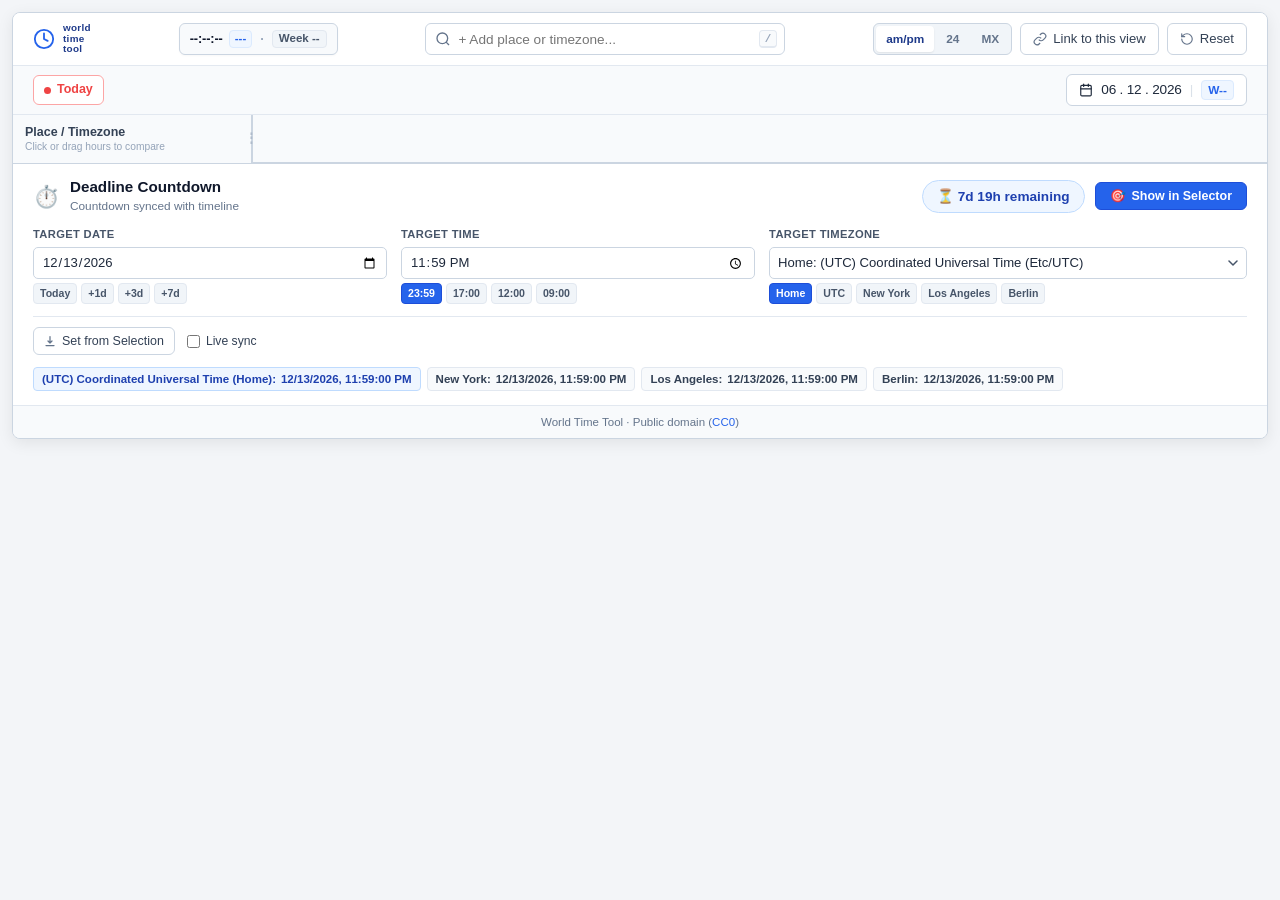
==== commit 445d1181: "Polish UI details, edge-clamped ruler overlay, chip pills, and mobile summary card" ====
--- a/index.html
+++ b/index.html
@@ -233,7 +233,7 @@
 .search-input {
   width: 100%;
   height: 32px;
-  padding: 0 12px 0 32px;
+  padding: 0 28px 0 32px;
   border: 1px solid var(--border-color);
   border-radius: 6px;
   font-size: 0.85rem;
@@ -247,6 +247,31 @@
 .search-input:focus {
   border-color: #2563eb;
   box-shadow: 0 0 0 3px rgba(37, 99, 235, 0.15);
+}
+
+.search-kbd-hint {
+  position: absolute;
+  right: 8px;
+  top: 50%;
+  transform: translateY(-50%);
+  font-family: var(--font-mono);
+  font-size: 0.68rem;
+  font-weight: 600;
+  color: #94a3b8;
+  background: #f8fafc;
+  border: 1px solid #e2e8f0;
+  border-bottom-width: 2px;
+  border-radius: 4px;
+  padding: 0 5px;
+  height: 18px;
+  line-height: 16px;
+  pointer-events: none;
+  user-select: none;
+  transition: opacity 0.15s ease;
+}
+
+.search-input:focus ~ .search-kbd-hint {
+  opacity: 0;
 }
 
 .search-icon {
@@ -850,37 +875,31 @@
 /* Imminent DST Clock Change Alert Banner */
 .imminent-dst-banner {
   display: flex;
-  align-items: flex-start;
-  padding: 8px 16px;
-  font-size: 0.80rem;
+  align-items: center;
+  padding: 6px 20px;
+  font-size: 0.76rem;
   background: #fffbeb;
   border-bottom: 1px solid #fcd34d;
   border-left: 4px solid #f59e0b;
   color: #92400e;
-  gap: 10px;
+  gap: 8px;
   box-sizing: border-box;
   width: 100%;
   flex-shrink: 0;
 }
 
 .imminent-dst-banner .imminent-dst-icon {
-  font-size: 1rem;
+  font-size: 0.92rem;
   flex-shrink: 0;
-  line-height: 1.2;
-  margin-top: 1px;
+  line-height: 1;
 }
 
 .imminent-dst-banner .imminent-dst-content {
   display: flex;
   align-items: center;
   flex-wrap: wrap;
-  gap: 8px;
-  line-height: 1.4;
-}
-
-.imminent-dst-banner .imminent-dst-icon {
-  font-size: 1rem;
-  flex-shrink: 0;
+  gap: 6px;
+  line-height: 1.35;
 }
 
 .imminent-dst-banner .imminent-dst-title {
@@ -939,15 +958,43 @@
   align-items: center;
   justify-content: space-between;
   padding: 0 12px;
-  font-size: 0.82rem;
-  font-weight: 600;
-  color: var(--text-muted);
+  font-size: 0.80rem;
+  font-weight: 700;
+  color: var(--text-main);
   border-right: 2px solid var(--border-color);
   background: #f8fafc;
   position: sticky;
   left: 0;
   z-index: 50;
   box-sizing: border-box;
+}
+
+.header-left-titles {
+  display: flex;
+  flex-direction: column;
+  justify-content: center;
+  gap: 1px;
+  min-width: 0;
+}
+
+.header-left-main {
+  font-size: 0.78rem;
+  font-weight: 700;
+  color: #334155;
+  line-height: 1.2;
+  white-space: nowrap;
+  overflow: hidden;
+  text-overflow: ellipsis;
+}
+
+.header-left-sub {
+  font-size: 0.64rem;
+  font-weight: 500;
+  color: #94a3b8;
+  line-height: 1.15;
+  white-space: nowrap;
+  overflow: hidden;
+  text-overflow: ellipsis;
 }
 
 .sidebar-resizer {
@@ -1178,6 +1225,11 @@
   container-type: inline-size;
 }
 
+.zone-row.is-home-row .zone-sidebar {
+  box-shadow: inset 3px 0 0 #2563eb;
+  background: linear-gradient(90deg, #f8fbff 0%, #ffffff 42%);
+}
+
 @container (max-width: 230px) {
   .zone-country {
     display: none !important;
@@ -1677,6 +1729,14 @@
 
 .ruler-handle-end {
   right: -7px;
+}
+
+.ruler-pinned-column.at-right-edge .ruler-handle-end {
+  right: -2px;
+}
+
+.ruler-pinned-column.at-right-edge .ruler-handle-end::after {
+  right: 0;
 }
 
 .ruler-handle-grip {
@@ -2221,10 +2281,32 @@
   font-feature-settings: "tnum";
 }
 
+.pinned-chip .pinned-tz-code {
+  font-size: 0.72rem;
+  font-weight: 700;
+  opacity: 0.85;
+}
+
 .pinned-chip .pinned-date {
   font-weight: 400;
   font-size: 0.72rem;
   opacity: 0.85;
+}
+
+.pinned-chip .date-diff-pill {
+  font-size: 0.64rem;
+  font-weight: 700;
+  padding: 1px 5px;
+  border-radius: 4px;
+  background: rgba(15, 23, 42, 0.08);
+  color: inherit;
+  line-height: 1.25;
+  flex-shrink: 0;
+}
+
+.pinned-chip.status-night .date-diff-pill {
+  background: rgba(255, 255, 255, 0.14);
+  color: #e2e8f0;
 }
 
 .pinned-status-dot {
@@ -2459,17 +2541,6 @@
   color: #0f172a;
   margin: 0;
   line-height: 1.2;
-}
-
-.deadline-preview-badge {
-  font-size: 0.60rem;
-  font-weight: 700;
-  text-transform: uppercase;
-  background: #dbeafe;
-  color: #1e40af;
-  padding: 2px 6px;
-  border-radius: 4px;
-  letter-spacing: 0.04em;
 }
 
 .deadline-subtitle {
@@ -2585,7 +2656,6 @@
   letter-spacing: 0.03em;
 }
 
-.deadline-text-input,
 .deadline-date-input,
 .deadline-time-input,
 .deadline-tz-select {
@@ -2620,7 +2690,6 @@
   appearance: none;
 }
 
-.deadline-text-input:focus,
 .deadline-date-input:focus,
 .deadline-time-input:focus,
 .deadline-tz-select:focus {
@@ -2832,6 +2901,7 @@
 
 .ruler-pinned-column.is-deadline-active .ruler-handle-grip {
   background: #e11d48 !important;
+  border-color: #ffffff !important;
 }
 
 /* App Footer / Attribution */
@@ -3111,11 +3181,11 @@
     line-height: 1.3;
     border-right: 2px solid var(--border-color);
   }
-  .timeline-header-left::after {
-    content: "Tap hour to compare";
-    font-size: 0.60rem;
-    font-weight: 400;
-    color: var(--text-muted);
+  .header-left-main {
+    font-size: 0.72rem;
+  }
+  .header-left-sub {
+    font-size: 0.58rem;
   }
   .zone-sidebar {
     width: var(--sidebar-width);
@@ -3432,7 +3502,10 @@
     border-radius: 10px;
     padding: 10px 12px;
     display: flex;
-    flex-direction: column;
+    flex-direction: row;
+    flex-wrap: wrap;
+    align-items: center;
+    justify-content: space-between;
     gap: 8px;
   }
   .pinned-sentence-prefix {
@@ -3468,6 +3541,7 @@
   }
   .pinned-sentence-text {
     order: 3;
+    flex: 1 1 100%;
     width: 100%;
     font-size: 0.82rem;
     line-height: 1.5;
@@ -3549,6 +3623,7 @@
           <line x1="21" y1="21" x2="16.65" y2="16.65"></line>
         </svg>
         <input type="text" id="search-input" class="search-input" placeholder="+ Add place or timezone..." autocomplete="off">
+        <kbd class="search-kbd-hint" aria-hidden="true">/</kbd>
         <div id="search-dropdown" class="search-dropdown"></div>
       </div>
 
@@ -3631,7 +3706,10 @@
         <!-- Header Row -->
         <div class="timeline-header-row">
           <div class="timeline-header-left">
-            <span>Place / Timezone</span>
+            <div class="header-left-titles">
+              <span class="header-left-main">Place / Timezone</span>
+              <span class="header-left-sub">Click or drag hours to compare</span>
+            </div>
             <div id="sidebar-resizer" class="sidebar-resizer" title="Drag to resize sidebar (Double-click to reset)"></div>
           </div>
           <div id="timeline-header-hours" class="timeline-header-hours"></div>
@@ -6230,11 +6308,36 @@
       const chip2359 = document.querySelector('.btn-ddl-preset-time[data-time="23:59"]');
       assert('Active preset chip has .active class for 23:59', Boolean(chip2359 && chip2359.classList.contains('active')));
 
+      // 60.11 Live sync updates deadline on setPinStartMin & shiftMeeting
+      window.app.currentDate = '2026-10-29';
+      window.app.deadline.date = '2026-10-29';
+      window.app.deadline.time = '14:00';
+      window.app.deadline.tz = 'America/New_York';
+      window.app.deadline.isLiveSync = true;
+      window.app.showDeadlineInSelector(false);
+      window.app.setPinStartMin(30);
+      assert('Live sync updates deadline time on setPinStartMin(30)', window.app.deadline.time === '14:30', `Got ${window.app.deadline.time}`);
+      window.app.shiftMeeting(1);
+      assert('Live sync updates deadline time on shiftMeeting(1)', window.app.deadline.time === '15:30', `Got ${window.app.deadline.time}`);
+      window.app.deadline.isLiveSync = false;
+
+      // 60.12 Rapid setDeadlineFromSelector preserves SVG icon
+      window.app.setDeadlineFromSelector();
+      window.app.setDeadlineFromSelector();
+      const setPinBtn = document.getElementById('deadline-set-from-pin-btn');
+      assert('Set from Selection button preserves SVG icon on rapid clicks', Boolean(setPinBtn && setPinBtn.querySelector('svg')));
+
+      // 60.13 Timezone shortcuts update when home zone changes
+      window.app.setHomeZone(1);
+      const homeShortcut = document.querySelector('#deadline-tz-shortcuts .btn-ddl-preset-tz');
+      assert('Home timezone shortcut updates data-tz when home zone changes', Boolean(homeShortcut && homeShortcut.dataset.tz === window.app.getHomeZone().iana));
+
       // Restore state
       window.app.currentDate = origDate;
       window.app.trackedZones = origZones;
       window.app.deadline = origDeadline;
       window.app.isDeadlineActive = origIsActive;
+      window.app.refreshDeadlineZonesUI();
       window.app.render();
       window.app.updateDeadlineCountdown();
       window.app.updateDeadlineSyncButton();
@@ -8438,6 +8541,8 @@
     // Hash change listener (for browser back/forward and direct URL hash paste)
     window.addEventListener('hashchange', () => {
       this.loadState();
+      this.refreshDeadlineZonesUI();
+      this.updatePinControlsUI();
       this.render();
       this.renderRulerHighlights();
     });
@@ -8451,10 +8556,17 @@
           localStorage.removeItem('wtb_state');
           window.location.hash = '';
         } catch (e) {}
+        if (this.isDeadlineActive) {
+          this.exitDeadlineSelectorView();
+        }
         this.trackedZones = this.getDefaultZones();
         this.pinnedCol = null;
+        this.pinStartMin = 0;
+        this.pinDurationMin = 60;
         this.currentDate = this.getTodayDateString(this.getHomeZone().iana);
         if (this.datePickerLabel) { const parts = this.parseDateString(this.currentDate); this.datePickerLabel.textContent = `${String(parts.d).padStart(2, '0')} . ${String(parts.mo).padStart(2, '0')} . ${parts.y}`; }
+        this.updatePinControlsUI();
+        this.refreshDeadlineZonesUI();
         this.saveState();
         this.render();
       });
@@ -8524,7 +8636,7 @@
     // Keyboard Shortcuts: ArrowLeft/Right to shift meeting, [/] for duration, T for today, / for search, C for copy
     window.addEventListener('keydown', (e) => {
       const tag = (e.target && e.target.tagName) ? e.target.tagName.toLowerCase() : '';
-      if (tag === 'input' || tag === 'textarea' || (e.target && e.target.isContentEditable)) {
+      if (tag === 'input' || tag === 'textarea' || tag === 'select' || (e.target && e.target.isContentEditable)) {
         if (e.key === 'Escape' && this.searchInput) {
           this.searchInput.blur();
           if (this.searchDropdown) this.searchDropdown.classList.remove('open');
@@ -8932,6 +9044,9 @@
 
   setPinStartMin(min) {
     if (![0, 15, 30, 45].includes(min)) return;
+    if (this.isDeadlineActive && !this.deadline.isLiveSync && min !== this.pinStartMin) {
+      this.exitDeadlineSelectorView();
+    }
     this.pinStartMin = min;
     this.updatePinControlsUI();
     this.saveState();
@@ -8947,6 +9062,9 @@
   }
 
   shiftMeeting(deltaHours) {
+    if (this.isDeadlineActive && !this.deadline.isLiveSync) {
+      this.exitDeadlineSelectorView();
+    }
     const homeZone = this.getHomeZone();
     const columnInstants = window.computeColumns(homeZone.iana, this.currentDate);
     const numCols = columnInstants.length || 24;
@@ -8971,6 +9089,9 @@
   }
 
   stepDate(deltaDays) {
+    if (this.isDeadlineActive && !this.deadline.isLiveSync) {
+      this.exitDeadlineSelectorView();
+    }
     try {
       const base = Temporal.PlainDate.from(this.currentDate);
       const nextDate = base.add({ days: deltaDays }).toString();
@@ -9042,10 +9163,18 @@
     window.downloadIcsFile(filename, ics);
 
     if (this.addToCalendarBtn) {
-      const origText = this.addToCalendarBtn.innerHTML;
-      this.addToCalendarBtn.innerHTML = `✓ Downloaded .ics`;
-      setTimeout(() => {
-        this.addToCalendarBtn.innerHTML = origText;
+      if (this._icsBtnTimer) clearTimeout(this._icsBtnTimer);
+      const spanEl = this.addToCalendarBtn.querySelector('span');
+      this.addToCalendarBtn.classList.add('copied');
+      if (spanEl) {
+        spanEl.textContent = '✓ Downloaded .ics';
+      }
+      this._icsBtnTimer = setTimeout(() => {
+        this.addToCalendarBtn.classList.remove('copied');
+        if (spanEl) {
+          spanEl.textContent = 'Add to calendar';
+        }
+        this._icsBtnTimer = null;
       }, 2000);
     }
   }
@@ -9230,11 +9359,17 @@
     this.searchDropdown.classList.add('open');
   }
 
+  refreshDeadlineZonesUI() {
+    if (this.populateDeadlineTzSelect) this.populateDeadlineTzSelect();
+    if (this.populateDeadlineTzShortcuts) this.populateDeadlineTzShortcuts();
+    if (this.updateDeadlineCountdown) this.updateDeadlineCountdown();
+  }
+
   addZone(zone) {
     if (!this.trackedZones.some(z => z.iana === zone.iana)) {
       this.trackedZones.push(zone);
       this.saveState();
-      if (this.populateDeadlineTzSelect) this.populateDeadlineTzSelect();
+      this.refreshDeadlineZonesUI();
       this.render();
     }
   }
@@ -9249,8 +9384,12 @@
       this.trackedZones[0].isHome = true;
     }
     this.saveState();
-    if (this.populateDeadlineTzSelect) this.populateDeadlineTzSelect();
-    this.render();
+    this.refreshDeadlineZonesUI();
+    if (removed.isHome && this.isDeadlineActive) {
+      this.showDeadlineInSelector(false);
+    } else {
+      this.render();
+    }
   }
 
   setHomeZone(index) {
@@ -9258,8 +9397,12 @@
       z.isHome = i === index;
     });
     this.saveState();
-    if (this.populateDeadlineTzSelect) this.populateDeadlineTzSelect();
-    this.render();
+    this.refreshDeadlineZonesUI();
+    if (this.isDeadlineActive) {
+      this.showDeadlineInSelector(false);
+    } else {
+      this.render();
+    }
   }
 
   moveZone(index, direction) {
@@ -9269,6 +9412,7 @@
     this.trackedZones[index] = this.trackedZones[target];
     this.trackedZones[target] = temp;
     this.saveState();
+    this.refreshDeadlineZonesUI();
     this.render();
   }
 
@@ -9280,6 +9424,7 @@
     const [moved] = this.trackedZones.splice(fromIndex, 1);
     this.trackedZones.splice(toIndex, 0, moved);
     this.saveState();
+    this.refreshDeadlineZonesUI();
     this.render();
   }
 
@@ -9555,7 +9700,7 @@
       }
 
       rowsHtml += `
-        <div class="zone-row" data-row="${rowIdx}">
+        <div class="zone-row ${zone.isHome ? 'is-home-row' : ''}" data-row="${rowIdx}">
           <div class="zone-sidebar">
             <div class="zone-meta-left">
               <div class="zone-reorder">
@@ -10086,6 +10231,9 @@
         const newDuration = origEndTotalMin - newStartMin;
 
         if (newCol !== this.pinnedCol || newStartOffset !== this.pinStartMin || newDuration !== this.pinDurationMin) {
+          if ((newCol !== this.pinnedCol || newStartOffset !== this.pinStartMin) && this.isDeadlineActive && !this.deadline.isLiveSync) {
+            this.exitDeadlineSelectorView();
+          }
           this.pinnedCol = newCol;
           this.pinStartMin = newStartOffset;
           this.pinDurationMin = newDuration;
@@ -10147,6 +10295,9 @@
         const deltaCols = Math.round(deltaX / colWidth);
         const newCol = Math.max(0, Math.min(23, origCol + deltaCols));
         if (newCol !== this.pinnedCol) {
+          if (this.isDeadlineActive && !this.deadline.isLiveSync) {
+            this.exitDeadlineSelectorView();
+          }
           this.pinnedCol = newCol;
           this.renderRulerHighlights();
           this.updatePinControlsUI();
@@ -10375,11 +10526,14 @@
         const headerRect = headerCell.getBoundingClientRect();
         const colWidth = headerRect.width;
         const leftOffset = (headerRect.left - contentRect.left) + colWidth * ((this.pinStartMin || 0) / 60);
-        const pinWidth = colWidth * ((this.pinDurationMin || 60) / 60);
+        const rawPinWidth = colWidth * ((this.pinDurationMin || 60) / 60);
+        const maxAvailWidth = Math.max(colWidth * 0.25, contentRect.width - leftOffset);
+        const pinWidth = Math.min(rawPinWidth, maxAvailWidth);
 
         this.rulerPinned.style.left = `${leftOffset}px`;
         this.rulerPinned.style.width = `${pinWidth}px`;
         this.rulerPinned.classList.add('visible');
+        this.rulerPinned.classList.toggle('at-right-edge', leftOffset + pinWidth >= contentRect.width - 8);
 
         this.rulerPinned.classList.toggle('is-deadline-active', Boolean(this.isDeadlineActive));
 
@@ -10410,8 +10564,16 @@
           const sidebarWidth = sidebarEl ? sidebarEl.offsetWidth : 168;
           if (leftOffset - sidebarWidth < 14) {
             this.rulerTopBadge.style.left = `${Math.max(14, pinWidth / 2)}px`;
+            this.rulerTopBadge.style.right = 'auto';
+            this.rulerTopBadge.style.transform = 'translateX(-50%)';
+          } else if (leftOffset + pinWidth / 2 > contentRect.width - 28) {
+            this.rulerTopBadge.style.left = 'auto';
+            this.rulerTopBadge.style.right = '0px';
+            this.rulerTopBadge.style.transform = 'none';
           } else {
             this.rulerTopBadge.style.left = '50%';
+            this.rulerTopBadge.style.right = 'auto';
+            this.rulerTopBadge.style.transform = 'translateX(-50%)';
           }
         }
       }
@@ -10797,6 +10959,10 @@
       this.pinnedSentenceText.textContent = this.generatePinnedSentence(startInstant, endInstant);
     }
 
+    if (this.isDeadlineActive && this.deadline.isLiveSync) {
+      this.syncDeadlineFromCurrentPin();
+    }
+
     if (this.deadlinePinnedBanner) {
       if (this.isDeadlineActive) {
         this.deadlinePinnedBanner.style.display = 'flex';
@@ -10809,10 +10975,6 @@
       }
     }
 
-    if (this.isDeadlineActive && this.deadline.isLiveSync) {
-      this.syncDeadlineFromCurrentPin();
-    }
-
     this.updatePinControlsUI();
     this.pinnedSummary.classList.add('visible');
   }
@@ -10825,15 +10987,8 @@
   // Deadline Countdown & Timezone Calculator Implementation
   // ==========================================================================
 
-  escapeDeadlineHtml(str) {
-    return String(str || '').replace(/[&<>"']/g, m => ({
-      '&': '&amp;', '<': '&lt;', '>': '&gt;', '"': '&quot;', "'": '&#39;'
-    })[m]);
-  }
-
   initDeadlineFeature() {
     this.deadlineSection = document.getElementById('deadline-section');
-    this.deadlineTitleInput = document.getElementById('deadline-title-input');
     this.deadlineDateInput = document.getElementById('deadline-date-input');
     this.deadlineTimeInput = document.getElementById('deadline-time-input');
     this.deadlineTzSelect = document.getElementById('deadline-tz-select');
@@ -10888,7 +11043,6 @@
       }
     }
 
-    if (this.deadlineTitleInput) this.deadlineTitleInput.value = this.deadline.title || '';
     if (this.deadlineDateInput) this.deadlineDateInput.value = this.deadline.date;
     if (this.deadlineTimeInput) this.deadlineTimeInput.value = this.deadline.time || '23:59';
     if (this.deadlineLiveSyncCheckbox) this.deadlineLiveSyncCheckbox.checked = Boolean(this.deadline.isLiveSync);
@@ -10974,7 +11128,7 @@
         if (z.iana !== homeZone.iana && z.iana !== 'Etc/GMT+12' && z.iana !== 'UTC') {
           if (shortcuts.length < 5) {
             let short = z.label.split(',')[0].trim();
-            if (short.length > 8) short = short.slice(0, 7) + '…';
+            if (short.length > 16) short = short.slice(0, 15) + '…';
             shortcuts.push({ tz: z.iana, label: short });
           }
         }
@@ -11035,21 +11189,6 @@
   }
 
   bindDeadlineEvents() {
-    if (this.deadlineTitleInput) {
-      this.deadlineTitleInput.addEventListener('input', (e) => {
-        this.deadline.title = e.target.value.trim() || 'Deadline';
-        this.saveDeadlineState();
-        this.updateDeadlineCountdown();
-        if (this.isDeadlineActive) {
-          this.renderRulerHighlights();
-          if (this.ddlPinText) {
-            const tzLabel = this.getDeadlineTzLabel();
-            this.ddlPinText.innerHTML = `<strong>${this.deadline.time} in ${tzLabel}</strong> · ${this.deadline.date}`;
-          }
-        }
-      });
-    }
-
     if (this.deadlineDateInput) {
       this.deadlineDateInput.addEventListener('change', (e) => {
         if (e.target.value) {
@@ -11124,8 +11263,20 @@
           } catch (_) {}
         };
         const onSuccess = () => {
+          const timeEl = chip.querySelector('.ddl-chip-time');
+          if (timeEl && !chip.dataset.origTime) {
+            chip.dataset.origTime = timeEl.textContent;
+          }
+          if (chip._copyTimer) clearTimeout(chip._copyTimer);
           chip.classList.add('copied');
-          setTimeout(() => chip.classList.remove('copied'), 1200);
+          if (timeEl) timeEl.textContent = '✓ Copied';
+          chip._copyTimer = setTimeout(() => {
+            chip.classList.remove('copied');
+            if (timeEl && chip.dataset.origTime) {
+              timeEl.textContent = chip.dataset.origTime;
+            }
+            chip._copyTimer = null;
+          }, 1200);
         };
         if (navigator.clipboard && navigator.clipboard.writeText) {
           navigator.clipboard.writeText(copyText).then(onSuccess).catch(() => {
@@ -11343,7 +11494,7 @@
       const offsetMin = Math.max(0, Math.min(59, Math.round((targetMs - colStartMs) / 60000)));
 
       this.pinnedCol = bestColIdx;
-      this.pinStartMin = [0, 15, 30, 45].reduce((prev, curr) => Math.abs(curr - offsetMin) < Math.abs(prev - offsetMin) ? curr : prev);
+      this.pinStartMin = offsetMin === 59 ? 0 : [0, 15, 30, 45].reduce((prev, curr) => Math.abs(curr - offsetMin) < Math.abs(prev - offsetMin) ? curr : prev);
       this.pinDurationMin = 60;
       this.isDeadlineActive = true;
 
@@ -11393,7 +11544,10 @@
     try {
       const ddlZdt = Temporal.Instant.fromEpochMilliseconds(currentInstant.epochMilliseconds).toZonedDateTimeISO(this.deadline.tz);
       const newDate = ddlZdt.toPlainDate().toString();
-      const newTime = `${String(ddlZdt.hour).padStart(2, '0')}:${String(ddlZdt.minute).padStart(2, '0')}`;
+      let newTime = `${String(ddlZdt.hour).padStart(2, '0')}:${String(ddlZdt.minute).padStart(2, '0')}`;
+      if (this.deadline.time === '23:59' && newTime === '23:00' && this.deadline.date === newDate) {
+        newTime = '23:59';
+      }
 
       if (this.deadline.date !== newDate || this.deadline.time !== newTime) {
         this.deadline.date = newDate;
@@ -11438,10 +11592,18 @@
       this.updateDeadlineCountdown();
 
       if (this.deadlineSetFromPinBtn) {
-        const origText = this.deadlineSetFromPinBtn.innerHTML;
-        this.deadlineSetFromPinBtn.innerHTML = `<span>✓ Set to ${newTime} (${newDate})</span>`;
-        setTimeout(() => {
-          this.deadlineSetFromPinBtn.innerHTML = origText;
+        if (this._setFromPinTimer) clearTimeout(this._setFromPinTimer);
+        const spanEl = this.deadlineSetFromPinBtn.querySelector('span');
+        this.deadlineSetFromPinBtn.classList.add('copied');
+        if (spanEl) {
+          spanEl.textContent = `✓ Set to ${newTime} (${newDate})`;
+        }
+        this._setFromPinTimer = setTimeout(() => {
+          this.deadlineSetFromPinBtn.classList.remove('copied');
+          if (spanEl) {
+            spanEl.textContent = 'Set from Selection';
+          }
+          this._setFromPinTimer = null;
         }, 1800);
       }
     } catch (e) {
